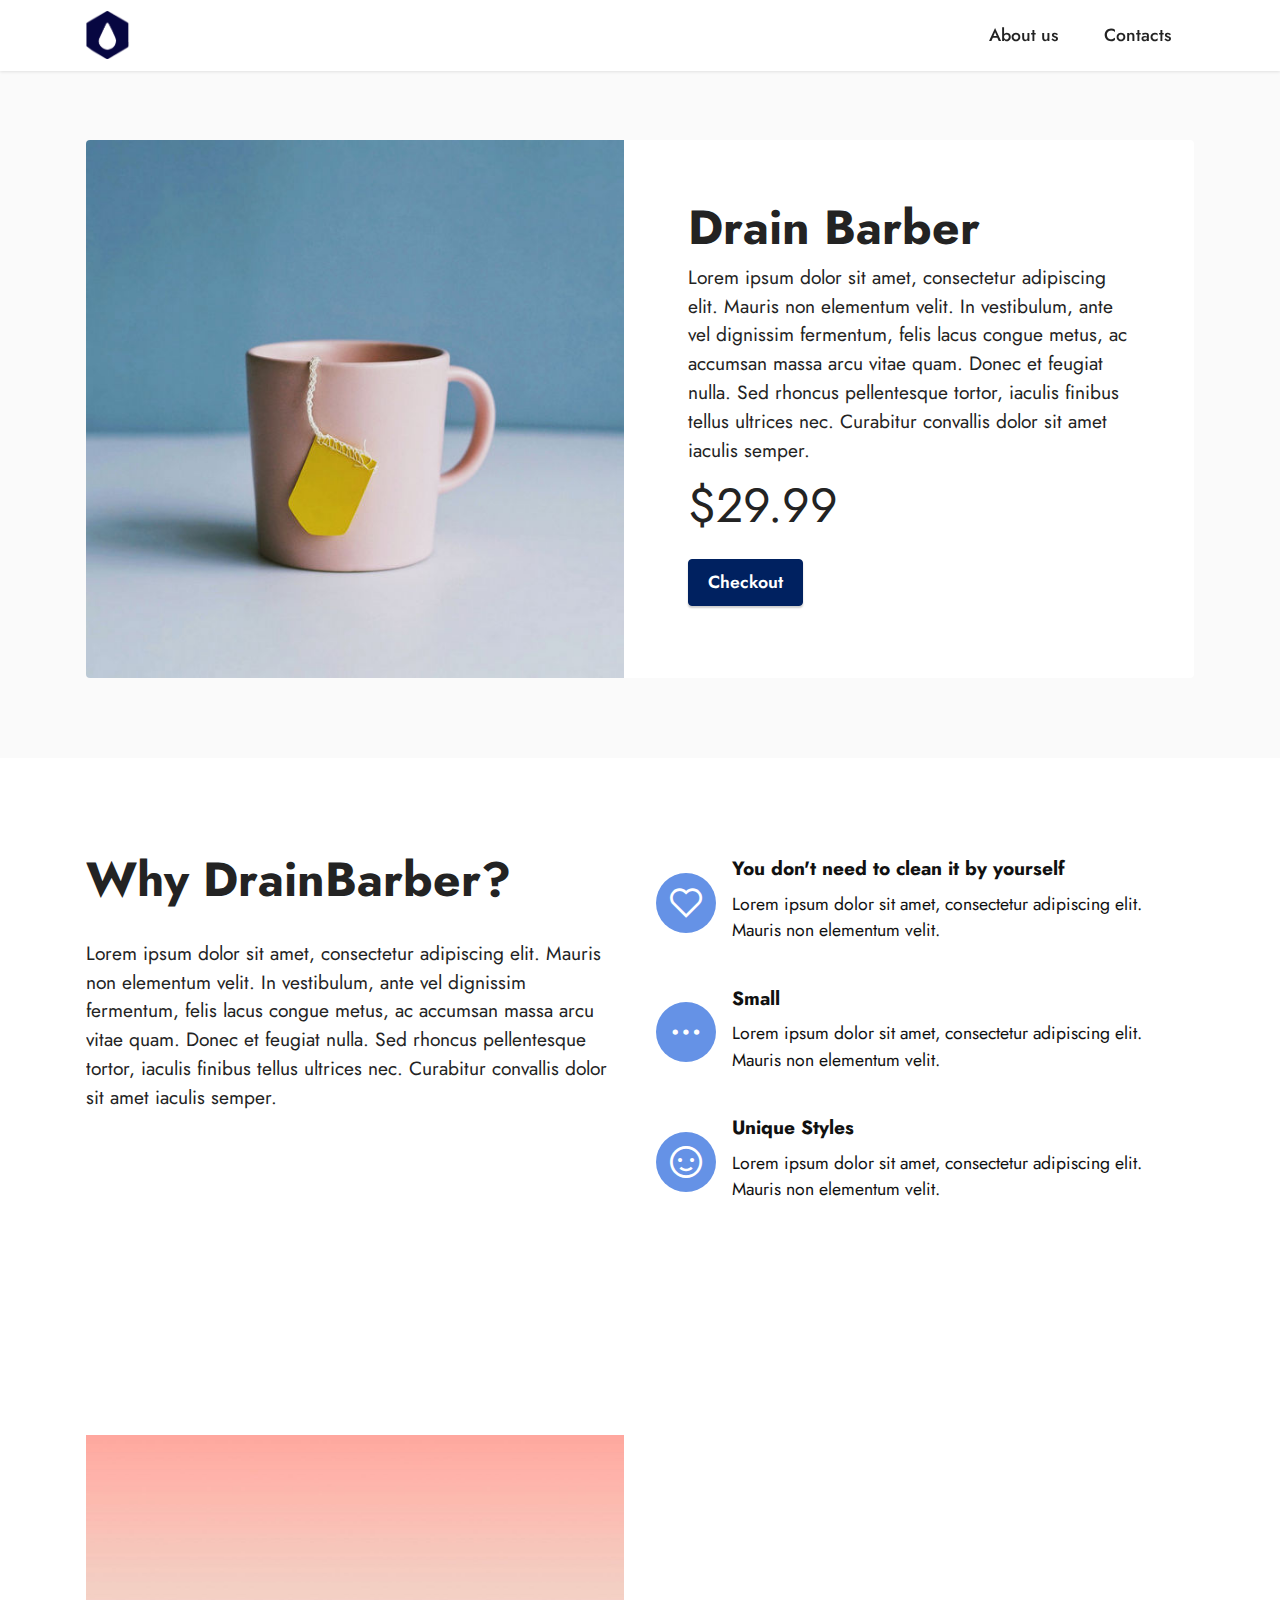
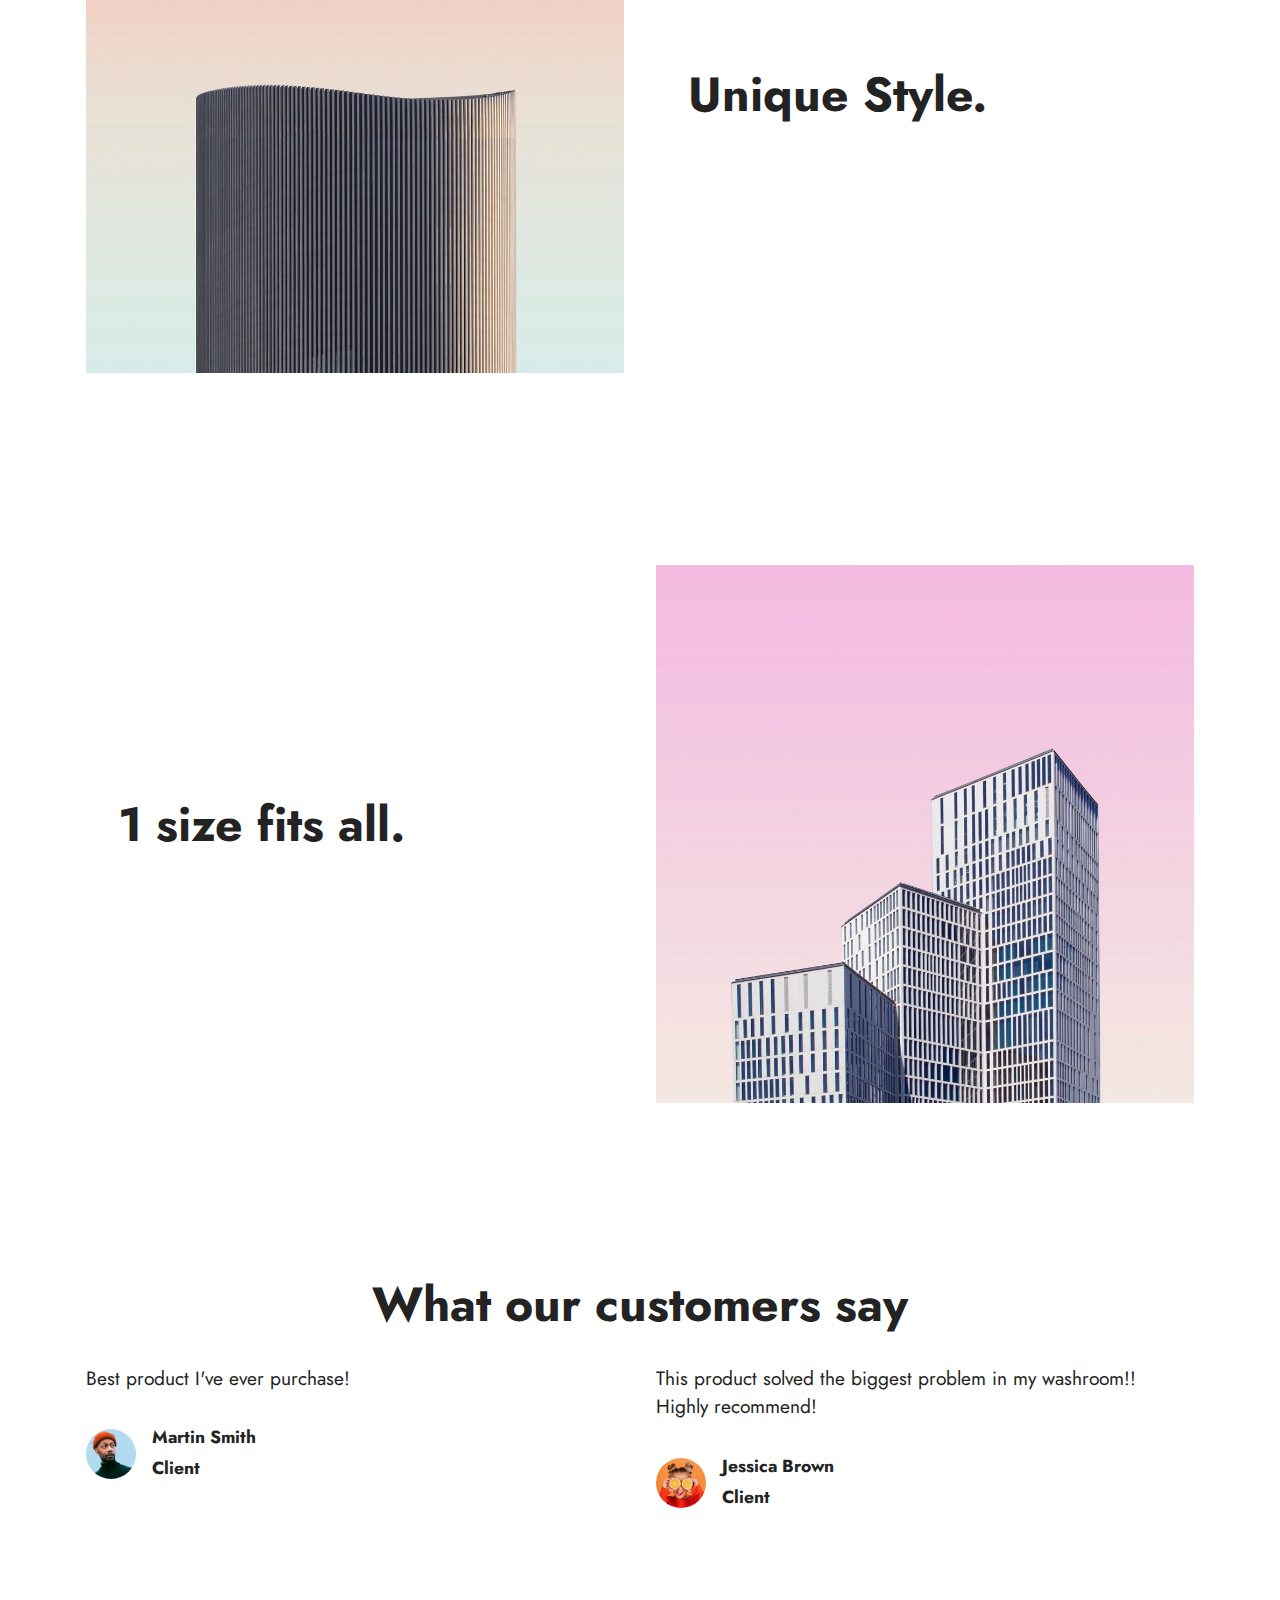
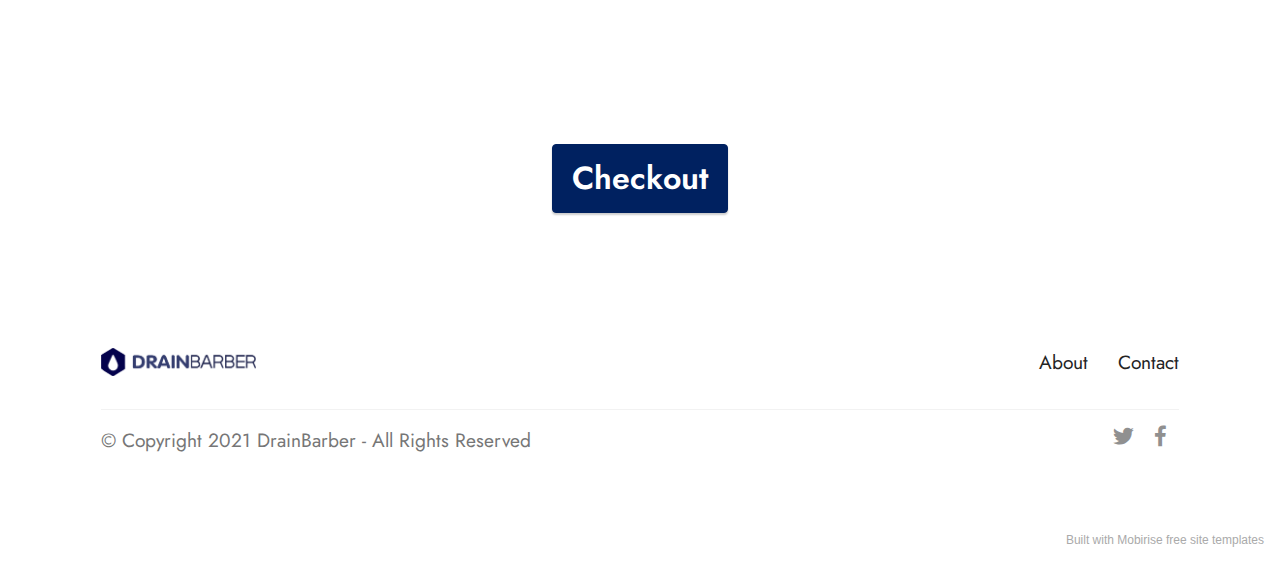
==== page1.html @ 162d1832 "Commit" ====
<!DOCTYPE html>
<html  >
<head>
  <!-- Site made with Mobirise Website Builder v5.2.0, https://mobirise.com -->
  <meta charset="UTF-8">
  <meta http-equiv="X-UA-Compatible" content="IE=edge">
  <meta name="generator" content="Mobirise v5.2.0, mobirise.com">
  <meta name="viewport" content="width=device-width, initial-scale=1, minimum-scale=1">
  <link rel="shortcut icon" href="assets/images/drain-1-93x102.png" type="image/x-icon">
  <meta name="description" content="">
  
  
  <title>product</title>
  <link rel="stylesheet" href="assets/web/assets/mobirise-icons2/mobirise2.css">
  <link rel="stylesheet" href="assets/tether/tether.min.css">
  <link rel="stylesheet" href="assets/bootstrap/css/bootstrap.min.css">
  <link rel="stylesheet" href="assets/bootstrap/css/bootstrap-grid.min.css">
  <link rel="stylesheet" href="assets/bootstrap/css/bootstrap-reboot.min.css">
  <link rel="stylesheet" href="assets/dropdown/css/style.css">
  <link rel="stylesheet" href="assets/socicon/css/styles.css">
  <link rel="stylesheet" href="assets/theme/css/style.css">
  <link rel="preload" as="style" href="assets/mobirise/css/mbr-additional.css"><link rel="stylesheet" href="assets/mobirise/css/mbr-additional.css" type="text/css">
  
  
  
  
</head>
<body>
  
  <section class="menu menu2 cid-sn1Rb7erC8" once="menu" id="menu2-7">
    
    <nav class="navbar navbar-dropdown navbar-fixed-top navbar-expand-lg">
        <div class="container">
            <div class="navbar-brand">
                <span class="navbar-logo">
                    <a href="index.html">
                        <img src="assets/images/drain-1-93x102.png" alt="DrainBarber" style="height: 3rem;">
                    </a>
                </span>
                
            </div>
            <button class="navbar-toggler" type="button" data-toggle="collapse" data-target="#navbarSupportedContent" aria-controls="navbarNavAltMarkup" aria-expanded="false" aria-label="Toggle navigation">
                <div class="hamburger">
                    <span></span>
                    <span></span>
                    <span></span>
                    <span></span>
                </div>
            </button>
            <div class="collapse navbar-collapse" id="navbarSupportedContent">
                <ul class="navbar-nav nav-dropdown nav-right" data-app-modern-menu="true"><li class="nav-item"><a class="nav-link link text-black display-4" href="https://mobiri.se">
                            About us</a></li>
                    
                    <li class="nav-item"><a class="nav-link link text-black display-4" href="https://mobiri.se">Contacts</a>
                    </li></ul>
                
                
            </div>
        </div>
    </nav>
</section>

<section class="features6 cid-sn1UnaF9gf" id="features7-9">
    <!---->
    

    
    <div class="container">
        <div class="card-wrapper">
            <div class="row align-items-center">
                <div class="col-12 col-lg-6">
                    <div class="image-wrapper">
                        <img src="assets/images/product2.jpg" alt="Mobirise">
                    </div>
                </div>
                <div class="col-12 col-lg">
                    <div class="text-box">
                        <h5 class="mbr-title mbr-fonts-style display-2">
                            <strong>Drain Barber</strong></h5>
                        <p class="mbr-text mbr-fonts-style display-7">Lorem ipsum dolor sit amet, consectetur adipiscing elit. Mauris non elementum velit. In vestibulum, ante vel dignissim fermentum, felis lacus congue metus, ac accumsan massa arcu vitae quam. Donec et feugiat nulla. Sed rhoncus pellentesque tortor, iaculis finibus tellus ultrices nec. Curabitur convallis dolor sit amet iaculis semper.</p>
                        <div class="cost">
                            <span class="currentcost mbr-fonts-style pr-2 display-2">$29.99</span>
                            <span class="oldcost mbr-fonts-style display-2"></span>
                        </div>
                        <div class="mbr-section-btn pt-3"><a href="page2.html" class="btn btn-primary display-4">Checkout</a></div>
                    </div>
                </div>
            </div>
        </div>
    </div>
</section>

<section class="features12 cid-sn1Wo9gz2x" id="features13-e">

    
    
    <div class="container">
        <div class="row justify-content-center">
            <div class="col-12 col-lg-6">
                <div class="card-wrapper">
                    <div class="card-box align-left">
                        <h4 class="card-title mbr-fonts-style mb-4 display-2">
                            <strong>Why DrainBarber?</strong>
                        </h4>
                        <p class="mbr-text mbr-fonts-style mb-4 display-7">
                            Lorem ipsum dolor sit amet, consectetur adipiscing elit. Mauris non elementum velit. In vestibulum, ante vel dignissim fermentum, felis lacus congue metus, ac accumsan massa arcu vitae quam. Donec et feugiat nulla. Sed rhoncus pellentesque tortor, iaculis finibus tellus ultrices nec. Curabitur convallis dolor sit amet iaculis semper.</p>
                        
                    </div>
                </div>
            </div>
            <div class="col-12 col-lg-6">
                <div class="item mbr-flex">
                    <div class="icon-box">
                        <span class="mbr-iconfont mobi-mbri-hearth mobi-mbri"></span>
                    </div>
                    <div class="text-box">
                        <h4 class="icon-title mbr-black mbr-fonts-style display-7"><strong>You don't need to clean it by yourself</strong></h4>
                        <h5 class="icon-text mbr-black mbr-fonts-style display-4">Lorem ipsum dolor sit amet, consectetur adipiscing elit. Mauris non elementum velit.</h5>
                    </div>
                </div>
                <div class="item mbr-flex">
                    <div class="icon-box">
                        <span class="mbr-iconfont mobi-mbri-more-horizontal mobi-mbri"></span>
                    </div>
                    <div class="text-box">
                        <h4 class="icon-title mbr-black mbr-fonts-style display-7">
                            <strong>Small</strong></h4>
                        <h5 class="icon-text mbr-black mbr-fonts-style display-4">Lorem ipsum dolor sit amet, consectetur adipiscing elit. Mauris non elementum velit.</h5>
                    </div>
                </div>
                <div class="item mbr-flex">
                    <div class="icon-box">
                        <span class="mbr-iconfont mobi-mbri-smile-face mobi-mbri"></span>
                    </div>
                    <div class="text-box">
                        <h4 class="icon-title mbr-black mbr-fonts-style display-7">
                            <strong>Unique Styles</strong>
                        </h4>
                        <h5 class="icon-text mbr-black mbr-fonts-style display-4">Lorem ipsum dolor sit amet, consectetur adipiscing elit. Mauris non elementum velit.</h5>
                    </div>
                </div>
            </div>
        </div>
    </div>
</section>

<section class="image1 cid-sn1X5d1A7h" id="image1-f">
    

    

    <div class="container">
        <div class="row align-items-center">
            <div class="col-12 col-lg-6">
                <div class="image-wrapper">
                    <img src="assets/images/4.jpg" alt="Mobirise">
                    
                </div>
            </div>
            <div class="col-12 col-lg">
                <div class="text-wrapper">
                    <h3 class="mbr-section-title mbr-fonts-style mb-3 display-2"><strong>Unique Style.</strong></h3>
                    
                </div>
            </div>
        </div>
    </div>
</section>

<section class="image2 cid-sn1XgUllnV" id="image2-g">
    

    

    <div class="container">
        <div class="row align-items-center">
            <div class="col-12 col-lg-6">
                <div class="image-wrapper">
                    <img src="assets/images/5.jpg" alt="Mobirise">
                    
                </div>
            </div>
            <div class="col-12 col-lg">
                <div class="text-wrapper">
                    <h3 class="mbr-section-title mbr-fonts-style mb-3 display-2"><strong>1 size fits all.</strong></h3>
                    
                </div>
            </div>
        </div>
    </div>
</section>

<section class="testimonials2 cid-sn1XUbLj6e" id="testimonials2-i">
    
    
    <div class="container">
        <h3 class="mbr-section-title mbr-fonts-style align-center mb-4 display-2"><strong>What our customers say</strong></h3>
        <div class="row justify-content-center">
            <div class="card col-12 col-md-6">
                <p class="mbr-text mbr-fonts-style mb-4 display-7">Best product I've ever purchase!</p>
                <div class="d-flex mb-md-0 mb-4">
                    <div class="image-wrapper">
                        <img src="assets/images/team1.jpg" alt="Mobirise">
                    </div>
                    <div class="text-wrapper">
                        <p class="name mbr-fonts-style mb-1 display-4">
                            <strong>Martin Smith</strong>
                        </p>
                        <p class="position mbr-fonts-style display-4">
                            <strong>Client</strong>
                        </p>
                    </div>
                </div>
            </div>
            <div class="card col-12 col-md-6">
                <p class="mbr-text mbr-fonts-style mb-4 display-7">This product solved the biggest problem in my washroom!!<br>Highly recommend!</p>
                <div class="d-flex mb-md-0 mb-4">
                    <div class="image-wrapper">
                        <img src="assets/images/team2.jpg" alt="Mobirise">
                    </div>
                    <div class="text-wrapper">
                        <p class="name mbr-fonts-style mb-1 display-4">
                            <strong>Jessica Brown</strong>
                        </p>
                        <p class="position mbr-fonts-style display-4">
                            <strong>Client</strong>
                        </p>
                    </div>
                </div>
            </div>
        </div>
    </div>
</section>

<section class="info1 cid-sn1Xr7lc9r" id="info1-h">
    
    
    <div class="align-center container">
        <div class="row justify-content-center">
            <div class="col-12 col-lg-8">
                
                
                <div class="mbr-section-btn"><a class="btn btn-primary display-5" href="page2.html">Checkout</a></div>
            </div>
        </div>
    </div>
</section>

<section class="footer5 cid-sn1TIJP08D" once="footers" id="footer5-8">

    

    

    <div class="container">
        <div class="media-container-row">
            <div class="col-md-2 col-6">
                <div class="media-wrap">
                    <a href="https://mobirise.co/">
                        <img src="assets/images/drain-639x113.png" alt="Mobirise">
                    </a>
                </div>
            </div>
            <div class="col-10 col-6">
                <p class="mbr-text align-right links mbr-fonts-style display-7">
                    <a href="#" class="text-black">About</a> &nbsp;&nbsp;&nbsp;&nbsp;<a href="#" class="text-black">Contact</a>
                </p>
            </div>
        </div>
        <!-- <div class="media-container-row">
            <div class="col-md-12"> -->
        <div class="footer-lower">
            <div class="media-container-row">
                <div class="col-md-12">
                    <hr>
                </div>
            </div>
            <div class="media-container-row">
                <div class="col-md-6 copyright">
                    <p class="mbr-text mbr-fonts-style display-7">
                        © Copyright 2021 DrainBarber - All Rights Reserved
                    </p>
                </div>
                <div class="col-md-6">
                    <div class="social-list align-right">
                        <div class="soc-item">
                            <a href="https://twitter.com/mobirise" target="_blank">
                                <span class="socicon-twitter socicon mbr-iconfont mbr-iconfont-social"></span>
                            </a>
                        </div>
                        <div class="soc-item">
                            <a href="https://www.facebook.com/pages/Mobirise/1616226671953247" target="_blank">
                                <span class="socicon-facebook socicon mbr-iconfont mbr-iconfont-social"></span>
                            </a>
                        </div>
                        
                        
                        
                        
                    </div>
                </div>
            </div>
            <!-- </div>
            </div> -->
        </div>

    </div>
</section><section style="background-color: #fff; font-family: -apple-system, BlinkMacSystemFont, 'Segoe UI', 'Roboto', 'Helvetica Neue', Arial, sans-serif; color:#aaa; font-size:12px; padding: 0; align-items: center; display: flex;"><a href="https://mobirise.site/h" style="flex: 1 1; height: 3rem; padding-left: 1rem;"></a><p style="flex: 0 0 auto; margin:0; padding-right:1rem;"><a href="https://mobirise.site/t" style="color:#aaa;">Built</a> with Mobirise free site templates</p></section><script src="assets/web/assets/jquery/jquery.min.js"></script>  <script src="assets/popper/popper.min.js"></script>  <script src="assets/tether/tether.min.js"></script>  <script src="assets/bootstrap/js/bootstrap.min.js"></script>  <script src="assets/smoothscroll/smooth-scroll.js"></script>  <script src="assets/dropdown/js/nav-dropdown.js"></script>  <script src="assets/dropdown/js/navbar-dropdown.js"></script>  <script src="assets/touchswipe/jquery.touch-swipe.min.js"></script>  <script src="assets/theme/js/script.js"></script>  
  
  
</body>
</html>
---- assets/web/assets/mobirise-icons2/mobirise2.css ----
@font-face {
  font-family: 'Moririse2';
  font-display: swap;
  src:  url('mobirise2.eot?f2bix4');
  src:  url('mobirise2.eot?f2bix4#iefix') format('embedded-opentype'),
    url('mobirise2.ttf?f2bix4') format('truetype'),
    url('mobirise2.woff?f2bix4') format('woff'),
    url('mobirise2.svg?f2bix4#mobirise2') format('svg');
  font-weight: normal;
  font-style: normal;
}

[class^="mobi-"], [class*=" mobi-"] {
  /* use !important to prevent issues with browser extensions that change fonts */
  font-family: 'Moririse2' !important;
  speak: none;
  font-style: normal;
  font-weight: normal;
  font-variant: normal;
  text-transform: none;
  line-height: 1;

  /* Better Font Rendering =========== */
  -webkit-font-smoothing: antialiased;
  -moz-osx-font-smoothing: grayscale;
}

.mobi-mbri-add-submenu:before {
  content: "\e900";
}
.mobi-mbri-alert:before {
  content: "\e901";
}
.mobi-mbri-align-center:before {
  content: "\e902";
}
.mobi-mbri-align-justify:before {
  content: "\e903";
}
.mobi-mbri-align-left:before {
  content: "\e904";
}
.mobi-mbri-align-right:before {
  content: "\e905";
}
.mobi-mbri-android:before {
  content: "\e906";
}
.mobi-mbri-apple:before {
  content: "\e907";
}
.mobi-mbri-arrow-down:before {
  content: "\e908";
}
.mobi-mbri-arrow-next:before {
  content: "\e909";
}
.mobi-mbri-arrow-prev:before {
  content: "\e90a";
}
.mobi-mbri-arrow-up:before {
  content: "\e90b";
}
.mobi-mbri-bold:before {
  content: "\e90c";
}
.mobi-mbri-bookmark:before {
  content: "\e90d";
}
.mobi-mbri-bootstrap:before {
  content: "\e90e";
}
.mobi-mbri-briefcase:before {
  content: "\e90f";
}
.mobi-mbri-browse:before {
  content: "\e910";
}
.mobi-mbri-bulleted-list:before {
  content: "\e911";
}
.mobi-mbri-calendar:before {
  content: "\e912";
}
.mobi-mbri-camera:before {
  content: "\e913";
}
.mobi-mbri-cart-add:before {
  content: "\e914";
}
.mobi-mbri-cart-full:before {
  content: "\e915";
}
.mobi-mbri-cash:before {
  content: "\e916";
}
.mobi-mbri-change-style:before {
  content: "\e917";
}
.mobi-mbri-chat:before {
  content: "\e918";
}
.mobi-mbri-clock:before {
  content: "\e919";
}
.mobi-mbri-close:before {
  content: "\e91a";
}
.mobi-mbri-cloud:before {
  content: "\e91b";
}
.mobi-mbri-code:before {
  content: "\e91c";
}
.mobi-mbri-contact-form:before {
  content: "\e91d";
}
.mobi-mbri-credit-card:before {
  content: "\e91e";
}
.mobi-mbri-cursor-click:before {
  content: "\e91f";
}
.mobi-mbri-cust-feedback:before {
  content: "\e920";
}
.mobi-mbri-database:before {
  content: "\e921";
}
.mobi-mbri-delivery:before {
  content: "\e922";
}
.mobi-mbri-desktop:before {
  content: "\e923";
}
.mobi-mbri-devices:before {
  content: "\e924";
}
.mobi-mbri-down:before {
  content: "\e925";
}
.mobi-mbri-download-2:before {
  content: "\e926";
}
.mobi-mbri-download:before {
  content: "\e927";
}
.mobi-mbri-drag-n-drop-2:before {
  content: "\e928";
}
.mobi-mbri-drag-n-drop:before {
  content: "\e929";
}
.mobi-mbri-edit-2:before {
  content: "\e92a";
}
.mobi-mbri-edit:before {
  content: "\e92b";
}
.mobi-mbri-error:before {
  content: "\e92c";
}
.mobi-mbri-extension:before {
  content: "\e92d";
}
.mobi-mbri-features:before {
  content: "\e92e";
}
.mobi-mbri-file:before {
  content: "\e92f";
}
.mobi-mbri-flag:before {
  content: "\e930";
}
.mobi-mbri-folder:before {
  content: "\e931";
}
.mobi-mbri-gift:before {
  content: "\e932";
}
.mobi-mbri-github:before {
  content: "\e933";
}
.mobi-mbri-globe-2:before {
  content: "\e934";
}
.mobi-mbri-globe:before {
  content: "\e935";
}
.mobi-mbri-growing-chart:before {
  content: "\e936";
}
.mobi-mbri-hearth:before {
  content: "\e937";
}
.mobi-mbri-help:before {
  content: "\e938";
}
.mobi-mbri-home:before {
  content: "\e939";
}
.mobi-mbri-hot-cup:before {
  content: "\e93a";
}
.mobi-mbri-idea:before {
  content: "\e93b";
}
.mobi-mbri-image-gallery:before {
  content: "\e93c";
}
.mobi-mbri-image-slider:before {
  content: "\e93d";
}
.mobi-mbri-info:before {
  content: "\e93e";
}
.mobi-mbri-italic:before {
  content: "\e93f";
}
.mobi-mbri-key:before {
  content: "\e940";
}
.mobi-mbri-laptop:before {
  content: "\e941";
}
.mobi-mbri-layers:before {
  content: "\e942";
}
.mobi-mbri-left-right:before {
  content: "\e943";
}
.mobi-mbri-left:before {
  content: "\e944";
}
.mobi-mbri-letter:before {
  content: "\e945";
}
.mobi-mbri-like:before {
  content: "\e946";
}
.mobi-mbri-link:before {
  content: "\e947";
}
.mobi-mbri-lock:before {
  content: "\e948";
}
.mobi-mbri-login:before {
  content: "\e949";
}
.mobi-mbri-logout:before {
  content: "\e94a";
}
.mobi-mbri-magic-stick:before {
  content: "\e94b";
}
.mobi-mbri-map-pin:before {
  content: "\e94c";
}
.mobi-mbri-menu:before {
  content: "\e94d";
}
.mobi-mbri-mobile-2:before {
  content: "\e94e";
}
.mobi-mbri-mobile-horizontal:before {
  content: "\e94f";
}
.mobi-mbri-mobile:before {
  content: "\e950";
}
.mobi-mbri-mobirise:before {
  content: "\e951";
}
.mobi-mbri-more-horizontal:before {
  content: "\e952";
}
.mobi-mbri-more-vertical:before {
  content: "\e953";
}
.mobi-mbri-music:before {
  content: "\e954";
}
.mobi-mbri-new-file:before {
  content: "\e955";
}
.mobi-mbri-numbered-list:before {
  content: "\e956";
}
.mobi-mbri-opened-folder:before {
  content: "\e957";
}
.mobi-mbri-pages:before {
  content: "\e958";
}
.mobi-mbri-paper-plane:before {
  content: "\e959";
}
.mobi-mbri-paperclip:before {
  content: "\e95a";
}
.mobi-mbri-phone:before {
  content: "\e95b";
}
.mobi-mbri-photo:before {
  content: "\e95c";
}
.mobi-mbri-photos:before {
  content: "\e95d";
}
.mobi-mbri-pin:before {
  content: "\e95e";
}
.mobi-mbri-play:before {
  content: "\e95f";
}
.mobi-mbri-plus:before {
  content: "\e960";
}
.mobi-mbri-preview:before {
  content: "\e961";
}
.mobi-mbri-print:before {
  content: "\e962";
}
.mobi-mbri-protect:before {
  content: "\e963";
}
.mobi-mbri-question:before {
  content: "\e964";
}
.mobi-mbri-quote-left:before {
  content: "\e965";
}
.mobi-mbri-quote-right:before {
  content: "\e966";
}
.mobi-mbri-redo:before {
  content: "\e967";
}
.mobi-mbri-refresh:before {
  content: "\e968";
}
.mobi-mbri-responsive-2:before {
  content: "\e969";
}
.mobi-mbri-responsive:before {
  content: "\e96a";
}
.mobi-mbri-right:before {
  content: "\e96b";
}
.mobi-mbri-rocket:before {
  content: "\e96c";
}
.mobi-mbri-sad-face:before {
  content: "\e96d";
}
.mobi-mbri-sale:before {
  content: "\e96e";
}
.mobi-mbri-save:before {
  content: "\e96f";
}
.mobi-mbri-search:before {
  content: "\e970";
}
.mobi-mbri-setting-2:before {
  content: "\e971";
}
.mobi-mbri-setting-3:before {
  content: "\e972";
}
.mobi-mbri-setting:before {
  content: "\e973";
}
.mobi-mbri-share:before {
  content: "\e974";
}
.mobi-mbri-shopping-bag:before {
  content: "\e975";
}
.mobi-mbri-shopping-basket:before {
  content: "\e976";
}
.mobi-mbri-shopping-cart:before {
  content: "\e977";
}
.mobi-mbri-sites:before {
  content: "\e978";
}
.mobi-mbri-smile-face:before {
  content: "\e979";
}
.mobi-mbri-speed:before {
  content: "\e97a";
}
.mobi-mbri-star:before {
  content: "\e97b";
}
.mobi-mbri-success:before {
  content: "\e97c";
}
.mobi-mbri-sun:before {
  content: "\e97d";
}
.mobi-mbri-sun2:before {
  content: "\e97e";
}
.mobi-mbri-tablet-vertical:before {
  content: "\e97f";
}
.mobi-mbri-tablet:before {
  content: "\e980";
}
.mobi-mbri-target:before {
  content: "\e981";
}
.mobi-mbri-timer:before {
  content: "\e982";
}
.mobi-mbri-to-ftp:before {
  content: "\e983";
}
.mobi-mbri-to-local-drive:before {
  content: "\e984";
}
.mobi-mbri-touch-swipe:before {
  content: "\e985";
}
.mobi-mbri-touch:before {
  content: "\e986";
}
.mobi-mbri-trash:before {
  content: "\e987";
}
.mobi-mbri-underline:before {
  content: "\e988";
}
.mobi-mbri-undo:before {
  content: "\e989";
}
.mobi-mbri-unlink:before {
  content: "\e98a";
}
.mobi-mbri-unlock:before {
  content: "\e98b";
}
.mobi-mbri-up-down:before {
  content: "\e98c";
}
.mobi-mbri-up:before {
  content: "\e98d";
}
.mobi-mbri-update:before {
  content: "\e98e";
}
.mobi-mbri-upload-2:before {
  content: "\e98f";
}
.mobi-mbri-upload:before {
  content: "\e990";
}
.mobi-mbri-user-2:before {
  content: "\e991";
}
.mobi-mbri-user:before {
  content: "\e992";
}
.mobi-mbri-users:before {
  content: "\e993";
}
.mobi-mbri-video-play:before {
  content: "\e994";
}
.mobi-mbri-video:before {
  content: "\e995";
}
.mobi-mbri-watch:before {
  content: "\e996";
}
.mobi-mbri-website-theme-2:before {
  content: "\e997";
}
.mobi-mbri-website-theme:before {
  content: "\e998";
}
.mobi-mbri-wifi:before {
  content: "\e999";
}
.mobi-mbri-windows:before {
  content: "\e99a";
}
.mobi-mbri-zoom-in:before {
  content: "\e99b";
}
.mobi-mbri-zoom-out:before {
  content: "\e99c";
}
---- assets/dropdown/css/style.css ----
.navbar-dropdown {
  left: 0;
  padding: 0;
  position: absolute;
  right: 0;
  top: 0;
  transition: all 0.45s ease;
  z-index: 1030;
  background: #282828; }
  .navbar-dropdown .navbar-logo {
    margin-right: 0.8rem;
    transition: margin 0.3s ease-in-out;
    vertical-align: middle; }
    .navbar-dropdown .navbar-logo img {
      height: 3.125rem;
      transition: all 0.3s ease-in-out; }
    .navbar-dropdown .navbar-logo.mbr-iconfont {
      font-size: 3.125rem;
      line-height: 3.125rem; }
  .navbar-dropdown .navbar-caption {
    font-weight: 700;
    white-space: normal;
    vertical-align: -4px;
    line-height: 3.125rem !important; }
    .navbar-dropdown .navbar-caption, .navbar-dropdown .navbar-caption:hover {
      color: inherit;
      text-decoration: none; }
  .navbar-dropdown .mbr-iconfont + .navbar-caption {
    vertical-align: -1px; }
  .navbar-dropdown.navbar-fixed-top {
    position: fixed; }
  .navbar-dropdown .navbar-brand span {
    vertical-align: -4px; }
  .navbar-dropdown.bg-color.transparent {
    background: none; }
  .navbar-dropdown.navbar-short .navbar-brand {
    padding: 0.625rem 0; }
    .navbar-dropdown.navbar-short .navbar-brand span {
      vertical-align: -1px; }
  .navbar-dropdown.navbar-short .navbar-caption {
    line-height: 2.375rem !important;
    vertical-align: -2px; }
  .navbar-dropdown.navbar-short .navbar-logo {
    margin-right: 0.5rem; }
    .navbar-dropdown.navbar-short .navbar-logo img {
      height: 2.375rem; }
    .navbar-dropdown.navbar-short .navbar-logo.mbr-iconfont {
      font-size: 2.375rem;
      line-height: 2.375rem; }
  .navbar-dropdown.navbar-short .mbr-table-cell {
    height: 3.625rem; }
  .navbar-dropdown .navbar-close {
    left: 0.6875rem;
    position: fixed;
    top: 0.75rem;
    z-index: 1000; }
  .navbar-dropdown .hamburger-icon {
    content: "";
    display: inline-block;
    vertical-align: middle;
    width: 16px;
    -webkit-box-shadow: 0 -6px 0 1px #282828,0 0 0 1px #282828,0 6px 0 1px #282828;
    -moz-box-shadow: 0 -6px 0 1px #282828,0 0 0 1px #282828,0 6px 0 1px #282828;
    box-shadow: 0 -6px 0 1px #282828,0 0 0 1px #282828,0 6px 0 1px #282828; }

.dropdown-menu .dropdown-toggle[data-toggle="dropdown-submenu"]::after {
  border-bottom: 0.35em solid transparent;
  border-left: 0.35em solid;
  border-right: 0;
  border-top: 0.35em solid transparent;
  margin-left: 0.3rem; }

.dropdown-menu .dropdown-item:focus {
  outline: 0; }

.nav-dropdown {
  font-size: 0.75rem;
  font-weight: 500;
  height: auto !important; }
  .nav-dropdown .nav-btn {
    padding-left: 1rem; }
  .nav-dropdown .link {
    margin: .667em 1.667em;
    font-weight: 500;
    padding: 0;
    transition: color .2s ease-in-out; }
    .nav-dropdown .link.dropdown-toggle {
      margin-right: 2.583em; }
      .nav-dropdown .link.dropdown-toggle::after {
        margin-left: .25rem;
        border-top: 0.35em solid;
        border-right: 0.35em solid transparent;
        border-left: 0.35em solid transparent;
        border-bottom: 0; }
      .nav-dropdown .link.dropdown-toggle[aria-expanded="true"] {
        margin: 0;
        padding: 0.667em 3.263em  0.667em 1.667em; }
  .nav-dropdown .link::after,
  .nav-dropdown .dropdown-item::after {
    color: inherit; }
  .nav-dropdown .btn {
    font-size: 0.75rem;
    font-weight: 700;
    letter-spacing: 0;
    margin-bottom: 0;
    padding-left: 1.25rem;
    padding-right: 1.25rem; }
  .nav-dropdown .dropdown-menu {
    border-radius: 0;
    border: 0;
    left: 0;
    margin: 0;
    padding-bottom: 1.25rem;
    padding-top: 1.25rem;
    position: relative; }
  .nav-dropdown .dropdown-submenu {
    margin-left: 0.125rem;
    top: 0; }
  .nav-dropdown .dropdown-item {
    font-weight: 500;
    line-height: 2;
    padding: 0.3846em 4.615em 0.3846em 1.5385em;
    position: relative;
    transition: color .2s ease-in-out, background-color .2s ease-in-out; }
    .nav-dropdown .dropdown-item::after {
      margin-top: -0.3077em;
      position: absolute;
      right: 1.1538em;
      top: 50%; }
    .nav-dropdown .dropdown-item:focus, .nav-dropdown .dropdown-item:hover {
      background: none; }

@media (max-width: 767px) {
  .nav-dropdown.navbar-toggleable-sm {
    bottom: 0;
    display: none;
    left: 0;
    overflow-x: hidden;
    position: fixed;
    top: 0;
    transform: translateX(-100%);
    -ms-transform: translateX(-100%);
    -webkit-transform: translateX(-100%);
    width: 18.75rem;
    z-index: 999; } }
.nav-dropdown.navbar-toggleable-xl {
  bottom: 0;
  display: none;
  left: 0;
  overflow-x: hidden;
  position: fixed;
  top: 0;
  transform: translateX(-100%);
  -ms-transform: translateX(-100%);
  -webkit-transform: translateX(-100%);
  width: 18.75rem;
  z-index: 999; }

.nav-dropdown-sm {
  display: block !important;
  overflow-x: hidden;
  overflow: auto;
  padding-top: 3.875rem; }
  .nav-dropdown-sm::after {
    content: "";
    display: block;
    height: 3rem;
    width: 100%; }
  .nav-dropdown-sm.collapse.in ~ .navbar-close {
    display: block !important; }
  .nav-dropdown-sm.collapsing, .nav-dropdown-sm.collapse.in {
    transform: translateX(0);
    -ms-transform: translateX(0);
    -webkit-transform: translateX(0);
    transition: all 0.25s ease-out;
    -webkit-transition: all 0.25s ease-out;
    background: #282828; }
  .nav-dropdown-sm.collapsing[aria-expanded="false"] {
    transform: translateX(-100%);
    -ms-transform: translateX(-100%);
    -webkit-transform: translateX(-100%); }
  .nav-dropdown-sm .nav-item {
    display: block;
    margin-left: 0 !important;
    padding-left: 0; }
  .nav-dropdown-sm .link,
  .nav-dropdown-sm .dropdown-item {
    border-top: 1px dotted rgba(255, 255, 255, 0.1);
    font-size: 0.8125rem;
    line-height: 1.6;
    margin: 0 !important;
    padding: 0.875rem 2.4rem 0.875rem 1.5625rem !important;
    position: relative;
    white-space: normal; }
    .nav-dropdown-sm .link:focus, .nav-dropdown-sm .link:hover,
    .nav-dropdown-sm .dropdown-item:focus,
    .nav-dropdown-sm .dropdown-item:hover {
      background: rgba(0, 0, 0, 0.2) !important;
      color: #c0a375; }
  .nav-dropdown-sm .nav-btn {
    position: relative;
    padding: 1.5625rem 1.5625rem 0 1.5625rem; }
    .nav-dropdown-sm .nav-btn::before {
      border-top: 1px dotted rgba(255, 255, 255, 0.1);
      content: "";
      left: 0;
      position: absolute;
      top: 0;
      width: 100%; }
    .nav-dropdown-sm .nav-btn + .nav-btn {
      padding-top: 0.625rem; }
      .nav-dropdown-sm .nav-btn + .nav-btn::before {
        display: none; }
  .nav-dropdown-sm .btn {
    padding: 0.625rem 0; }
  .nav-dropdown-sm .dropdown-toggle[data-toggle="dropdown-submenu"]::after {
    margin-left: .25rem;
    border-top: 0.35em solid;
    border-right: 0.35em solid transparent;
    border-left: 0.35em solid transparent;
    border-bottom: 0; }
  .nav-dropdown-sm .dropdown-toggle[data-toggle="dropdown-submenu"][aria-expanded="true"]::after {
    border-top: 0;
    border-right: 0.35em solid transparent;
    border-left: 0.35em solid transparent;
    border-bottom: 0.35em solid; }
  .nav-dropdown-sm .dropdown-menu {
    margin: 0;
    padding: 0;
    position: relative;
    top: 0;
    left: 0;
    width: 100%;
    border: 0;
    float: none;
    border-radius: 0;
    background: none; }
  .nav-dropdown-sm .dropdown-submenu {
    left: 100%;
    margin-left: 0.125rem;
    margin-top: -1.25rem;
    top: 0; }

.navbar-toggleable-sm .nav-dropdown .dropdown-menu {
  position: absolute; }

.navbar-toggleable-sm .nav-dropdown .dropdown-submenu {
  left: 100%;
  margin-left: 0.125rem;
  margin-top: -1.25rem;
  top: 0; }

.navbar-toggleable-sm.opened .nav-dropdown .dropdown-menu {
  position: relative; }

.navbar-toggleable-sm.opened .nav-dropdown .dropdown-submenu {
  left: 0;
  margin-left: 00rem;
  margin-top: 0rem;
  top: 0; }

.is-builder .nav-dropdown.collapsing {
  transition: none !important; }

/*# sourceMappingURL=style.css.map */
---- assets/socicon/css/styles.css ----
@charset "UTF-8";

@font-face {
  font-family: 'Socicon';
  src:  url('../fonts/socicon.eot');
  src:  url('../fonts/socicon.eot?#iefix') format('embedded-opentype'),
    url('../fonts/socicon.woff2') format('woff2'),
    url('../fonts/socicon.ttf') format('truetype'),
    url('../fonts/socicon.woff') format('woff'),
    url('../fonts/socicon.svg#socicon') format('svg');
  font-weight: normal;
  font-style: normal;
}

[data-icon]:before {
  font-family: "socicon" !important;
  content: attr(data-icon);
  font-style: normal !important;
  font-weight: normal !important;
  font-variant: normal !important;
  text-transform: none !important;
  speak: none;
  line-height: 1;
  -webkit-font-smoothing: antialiased;
  -moz-osx-font-smoothing: grayscale;
}

[class^="socicon-"], [class*=" socicon-"] {
  /* use !important to prevent issues with browser extensions that change fonts */
  font-family: 'Socicon' !important;
  speak: none;
  font-style: normal;
  font-weight: normal;
  font-variant: normal;
  text-transform: none;
  line-height: 1;

  /* Better Font Rendering =========== */
  -webkit-font-smoothing: antialiased;
  -moz-osx-font-smoothing: grayscale;
}

.socicon-eitaa:before {
  content: "\e97c";
}
.socicon-soroush:before {
  content: "\e97d";
}
.socicon-bale:before {
  content: "\e97e";
}
.socicon-zazzle:before {
  content: "\e97b";
}
.socicon-society6:before {
  content: "\e97a";
}
.socicon-redbubble:before {
  content: "\e979";
}
.socicon-avvo:before {
  content: "\e978";
}
.socicon-stitcher:before {
  content: "\e977";
}
.socicon-googlehangouts:before {
  content: "\e974";
}
.socicon-dlive:before {
  content: "\e975";
}
.socicon-vsco:before {
  content: "\e976";
}
.socicon-flipboard:before {
  content: "\e973";
}
.socicon-ubuntu:before {
  content: "\e958";
}
.socicon-artstation:before {
  content: "\e959";
}
.socicon-invision:before {
  content: "\e95a";
}
.socicon-torial:before {
  content: "\e95b";
}
.socicon-collectorz:before {
  content: "\e95c";
}
.socicon-seenthis:before {
  content: "\e95d";
}
.socicon-googleplaymusic:before {
  content: "\e95e";
}
.socicon-debian:before {
  content: "\e95f";
}
.socicon-filmfreeway:before {
  content: "\e960";
}
.socicon-gnome:before {
  content: "\e961";
}
.socicon-itchio:before {
  content: "\e962";
}
.socicon-jamendo:before {
  content: "\e963";
}
.socicon-mix:before {
  content: "\e964";
}
.socicon-sharepoint:before {
  content: "\e965";
}
.socicon-tinder:before {
  content: "\e966";
}
.socicon-windguru:before {
  content: "\e967";
}
.socicon-cdbaby:before {
  content: "\e968";
}
.socicon-elementaryos:before {
  content: "\e969";
}
.socicon-stage32:before {
  content: "\e96a";
}
.socicon-tiktok:before {
  content: "\e96b";
}
.socicon-gitter:before {
  content: "\e96c";
}
.socicon-letterboxd:before {
  content: "\e96d";
}
.socicon-threema:before {
  content: "\e96e";
}
.socicon-splice:before {
  content: "\e96f";
}
.socicon-metapop:before {
  content: "\e970";
}
.socicon-naver:before {
  content: "\e971";
}
.socicon-remote:before {
  content: "\e972";
}
.socicon-internet:before {
  content: "\e957";
}
.socicon-moddb:before {
  content: "\e94b";
}
.socicon-indiedb:before {
  content: "\e94c";
}
.socicon-traxsource:before {
  content: "\e94d";
}
.socicon-gamefor:before {
  content: "\e94e";
}
.socicon-pixiv:before {
  content: "\e94f";
}
.socicon-myanimelist:before {
  content: "\e950";
}
.socicon-blackberry:before {
  content: "\e951";
}
.socicon-wickr:before {
  content: "\e952";
}
.socicon-spip:before {
  content: "\e953";
}
.socicon-napster:before {
  content: "\e954";
}
.socicon-beatport:before {
  content: "\e955";
}
.socicon-hackerone:before {
  content: "\e956";
}
.socicon-hackernews:before {
  content: "\e946";
}
.socicon-smashwords:before {
  content: "\e947";
}
.socicon-kobo:before {
  content: "\e948";
}
.socicon-bookbub:before {
  content: "\e949";
}
.socicon-mailru:before {
  content: "\e94a";
}
.socicon-gitlab:before {
  content: "\e945";
}
.socicon-instructables:before {
  content: "\e944";
}
.socicon-portfolio:before {
  content: "\e943";
}
.socicon-codered:before {
  content: "\e940";
}
.socicon-origin:before {
  content: "\e941";
}
.socicon-nextdoor:before {
  content: "\e942";
}
.socicon-udemy:before {
  content: "\e93f";
}
.socicon-livemaster:before {
  content: "\e93e";
}
.socicon-crunchbase:before {
  content: "\e93b";
}
.socicon-homefy:before {
  content: "\e93c";
}
.socicon-calendly:before {
  content: "\e93d";
}
.socicon-realtor:before {
  content: "\e90f";
}
.socicon-tidal:before {
  content: "\e910";
}
.socicon-qobuz:before {
  content: "\e911";
}
.socicon-natgeo:before {
  content: "\e912";
}
.socicon-mastodon:before {
  content: "\e913";
}
.socicon-unsplash:before {
  content: "\e914";
}
.socicon-homeadvisor:before {
  content: "\e915";
}
.socicon-angieslist:before {
  content: "\e916";
}
.socicon-codepen:before {
  content: "\e917";
}
.socicon-slack:before {
  content: "\e918";
}
.socicon-openaigym:before {
  content: "\e919";
}
.socicon-logmein:before {
  content: "\e91a";
}
.socicon-fiverr:before {
  content: "\e91b";
}
.socicon-gotomeeting:before {
  content: "\e91c";
}
.socicon-aliexpress:before {
  content: "\e91d";
}
.socicon-guru:before {
  content: "\e91e";
}
.socicon-appstore:before {
  content: "\e91f";
}
.socicon-homes:before {
  content: "\e920";
}
.socicon-zoom:before {
  content: "\e921";
}
.socicon-alibaba:before {
  content: "\e922";
}
.socicon-craigslist:before {
  content: "\e923";
}
.socicon-wix:before {
  content: "\e924";
}
.socicon-redfin:before {
  content: "\e925";
}
.socicon-googlecalendar:before {
  content: "\e926";
}
.socicon-shopify:before {
  content: "\e927";
}
.socicon-freelancer:before {
  content: "\e928";
}
.socicon-seedrs:before {
  content: "\e929";
}
.socicon-bing:before {
  content: "\e92a";
}
.socicon-doodle:before {
  content: "\e92b";
}
.socicon-bonanza:before {
  content: "\e92c";
}
.socicon-squarespace:before {
  content: "\e92d";
}
.socicon-toptal:before {
  content: "\e92e";
}
.socicon-gust:before {
  content: "\e92f";
}
.socicon-ask:before {
  content: "\e930";
}
.socicon-trulia:before {
  content: "\e931";
}
.socicon-loomly:before {
  content: "\e932";
}
.socicon-ghost:before {
  content: "\e933";
}
.socicon-upwork:before {
  content: "\e934";
}
.socicon-fundable:before {
  content: "\e935";
}
.socicon-booking:before {
  content: "\e936";
}
.socicon-googlemaps:before {
  content: "\e937";
}
.socicon-zillow:before {
  content: "\e938";
}
.socicon-niconico:before {
  content: "\e939";
}
.socicon-toneden:before {
  content: "\e93a";
}
.socicon-augment:before {
  content: "\e908";
}
.socicon-bitbucket:before {
  content: "\e909";
}
.socicon-fyuse:before {
  content: "\e90a";
}
.socicon-yt-gaming:before {
  content: "\e90b";
}
.socicon-sketchfab:before {
  content: "\e90c";
}
.socicon-mobcrush:before {
  content: "\e90d";
}
.socicon-microsoft:before {
  content: "\e90e";
}
.socicon-pandora:before {
  content: "\e907";
}
.socicon-messenger:before {
  content: "\e906";
}
.socicon-gamewisp:before {
  content: "\e905";
}
.socicon-bloglovin:before {
  content: "\e904";
}
.socicon-tunein:before {
  content: "\e903";
}
.socicon-gamejolt:before {
  content: "\e901";
}
.socicon-trello:before {
  content: "\e902";
}
.socicon-spreadshirt:before {
  content: "\e900";
}
.socicon-500px:before {
  content: "\e000";
}
.socicon-8tracks:before {
  content: "\e001";
}
.socicon-airbnb:before {
  content: "\e002";
}
.socicon-alliance:before {
  content: "\e003";
}
.socicon-amazon:before {
  content: "\e004";
}
.socicon-amplement:before {
  content: "\e005";
}
.socicon-android:before {
  content: "\e006";
}
.socicon-angellist:before {
  content: "\e007";
}
.socicon-apple:before {
  content: "\e008";
}
.socicon-appnet:before {
  content: "\e009";
}
.socicon-baidu:before {
  content: "\e00a";
}
.socicon-bandcamp:before {
  content: "\e00b";
}
.socicon-battlenet:before {
  content: "\e00c";
}
.socicon-mixer:before {
  content: "\e00d";
}
.socicon-bebee:before {
  content: "\e00e";
}
.socicon-bebo:before {
  content: "\e00f";
}
.socicon-behance:before {
  content: "\e010";
}
.socicon-blizzard:before {
  content: "\e011";
}
.socicon-blogger:before {
  content: "\e012";
}
.socicon-buffer:before {
  content: "\e013";
}
.socicon-chrome:before {
  content: "\e014";
}
.socicon-coderwall:before {
  content: "\e015";
}
.socicon-curse:before {
  content: "\e016";
}
.socicon-dailymotion:before {
  content: "\e017";
}
.socicon-deezer:before {
  content: "\e018";
}
.socicon-delicious:before {
  content: "\e019";
}
.socicon-deviantart:before {
  content: "\e01a";
}
.socicon-diablo:before {
  content: "\e01b";
}
.socicon-digg:before {
  content: "\e01c";
}
.socicon-discord:before {
  content: "\e01d";
}
.socicon-disqus:before {
  content: "\e01e";
}
.socicon-douban:before {
  content: "\e01f";
}
.socicon-draugiem:before {
  content: "\e020";
}
.socicon-dribbble:before {
  content: "\e021";
}
.socicon-drupal:before {
  content: "\e022";
}
.socicon-ebay:before {
  content: "\e023";
}
.socicon-ello:before {
  content: "\e024";
}
.socicon-endomodo:before {
  content: "\e025";
}
.socicon-envato:before {
  content: "\e026";
}
.socicon-etsy:before {
  content: "\e027";
}
.socicon-facebook:before {
  content: "\e028";
}
.socicon-feedburner:before {
  content: "\e029";
}
.socicon-filmweb:before {
  content: "\e02a";
}
.socicon-firefox:before {
  content: "\e02b";
}
.socicon-flattr:before {
  content: "\e02c";
}
.socicon-flickr:before {
  content: "\e02d";
}
.socicon-formulr:before {
  content: "\e02e";
}
.socicon-forrst:before {
  content: "\e02f";
}
.socicon-foursquare:before {
  content: "\e030";
}
.socicon-friendfeed:before {
  content: "\e031";
}
.socicon-github:before {
  content: "\e032";
}
.socicon-goodreads:before {
  content: "\e033";
}
.socicon-google:before {
  content: "\e034";
}
.socicon-googlescholar:before {
  content: "\e035";
}
.socicon-googlegroups:before {
  content: "\e036";
}
.socicon-googlephotos:before {
  content: "\e037";
}
.socicon-googleplus:before {
  content: "\e038";
}
.socicon-grooveshark:before {
  content: "\e039";
}
.socicon-hackerrank:before {
  content: "\e03a";
}
.socicon-hearthstone:before {
  content: "\e03b";
}
.socicon-hellocoton:before {
  content: "\e03c";
}
.socicon-heroes:before {
  content: "\e03d";
}
.socicon-smashcast:before {
  content: "\e03e";
}
.socicon-horde:before {
  content: "\e03f";
}
.socicon-houzz:before {
  content: "\e040";
}
.socicon-icq:before {
  content: "\e041";
}
.socicon-identica:before {
  content: "\e042";
}
.socicon-imdb:before {
  content: "\e043";
}
.socicon-instagram:before {
  content: "\e044";
}
.socicon-issuu:before {
  content: "\e045";
}
.socicon-istock:before {
  content: "\e046";
}
.socicon-itunes:before {
  content: "\e047";
}
.socicon-keybase:before {
  content: "\e048";
}
.socicon-lanyrd:before {
  content: "\e049";
}
.socicon-lastfm:before {
  content: "\e04a";
}
.socicon-line:before {
  content: "\e04b";
}
.socicon-linkedin:before {
  content: "\e04c";
}
.socicon-livejournal:before {
  content: "\e04d";
}
.socicon-lyft:before {
  content: "\e04e";
}
.socicon-macos:before {
  content: "\e04f";
}
.socicon-mail:before {
  content: "\e050";
}
.socicon-medium:before {
  content: "\e051";
}
.socicon-meetup:before {
  content: "\e052";
}
.socicon-mixcloud:before {
  content: "\e053";
}
.socicon-modelmayhem:before {
  content: "\e054";
}
.socicon-mumble:before {
  content: "\e055";
}
.socicon-myspace:before {
  content: "\e056";
}
.socicon-newsvine:before {
  content: "\e057";
}
.socicon-nintendo:before {
  content: "\e058";
}
.socicon-npm:before {
  content: "\e059";
}
.socicon-odnoklassniki:before {
  content: "\e05a";
}
.socicon-openid:before {
  content: "\e05b";
}
.socicon-opera:before {
  content: "\e05c";
}
.socicon-outlook:before {
  content: "\e05d";
}
.socicon-overwatch:before {
  content: "\e05e";
}
.socicon-patreon:before {
  content: "\e05f";
}
.socicon-paypal:before {
  content: "\e060";
}
.socicon-periscope:before {
  content: "\e061";
}
.socicon-persona:before {
  content: "\e062";
}
.socicon-pinterest:before {
  content: "\e063";
}
.socicon-play:before {
  content: "\e064";
}
.socicon-player:before {
  content: "\e065";
}
.socicon-playstation:before {
  content: "\e066";
}
.socicon-pocket:before {
  content: "\e067";
}
.socicon-qq:before {
  content: "\e068";
}
.socicon-quora:before {
  content: "\e069";
}
.socicon-raidcall:before {
  content: "\e06a";
}
.socicon-ravelry:before {
  content: "\e06b";
}
.socicon-reddit:before {
  content: "\e06c";
}
.socicon-renren:before {
  content: "\e06d";
}
.socicon-researchgate:before {
  content: "\e06e";
}
.socicon-residentadvisor:before {
  content: "\e06f";
}
.socicon-reverbnation:before {
  content: "\e070";
}
.socicon-rss:before {
  content: "\e071";
}
.socicon-sharethis:before {
  content: "\e072";
}
.socicon-skype:before {
  content: "\e073";
}
.socicon-slideshare:before {
  content: "\e074";
}
.socicon-smugmug:before {
  content: "\e075";
}
.socicon-snapchat:before {
  content: "\e076";
}
.socicon-songkick:before {
  content: "\e077";
}
.socicon-soundcloud:before {
  content: "\e078";
}
.socicon-spotify:before {
  content: "\e079";
}
.socicon-stackexchange:before {
  content: "\e07a";
}
.socicon-stackoverflow:before {
  content: "\e07b";
}
.socicon-starcraft:before {
  content: "\e07c";
}
.socicon-stayfriends:before {
  content: "\e07d";
}
.socicon-steam:before {
  content: "\e07e";
}
.socicon-storehouse:before {
  content: "\e07f";
}
.socicon-strava:before {
  content: "\e080";
}
.socicon-streamjar:before {
  content: "\e081";
}
.socicon-stumbleupon:before {
  content: "\e082";
}
.socicon-swarm:before {
  content: "\e083";
}
.socicon-teamspeak:before {
  content: "\e084";
}
.socicon-teamviewer:before {
  content: "\e085";
}
.socicon-technorati:before {
  content: "\e086";
}
.socicon-telegram:before {
  content: "\e087";
}
.socicon-tripadvisor:before {
  content: "\e088";
}
.socicon-tripit:before {
  content: "\e089";
}
.socicon-triplej:before {
  content: "\e08a";
}
.socicon-tumblr:before {
  content: "\e08b";
}
.socicon-twitch:before {
  content: "\e08c";
}
.socicon-twitter:before {
  content: "\e08d";
}
.socicon-uber:before {
  content: "\e08e";
}
.socicon-ventrilo:before {
  content: "\e08f";
}
.socicon-viadeo:before {
  content: "\e090";
}
.socicon-viber:before {
  content: "\e091";
}
.socicon-viewbug:before {
  content: "\e092";
}
.socicon-vimeo:before {
  content: "\e093";
}
.socicon-vine:before {
  content: "\e094";
}
.socicon-vkontakte:before {
  content: "\e095";
}
.socicon-warcraft:before {
  content: "\e096";
}
.socicon-wechat:before {
  content: "\e097";
}
.socicon-weibo:before {
  content: "\e098";
}
.socicon-whatsapp:before {
  content: "\e099";
}
.socicon-wikipedia:before {
  content: "\e09a";
}
.socicon-windows:before {
  content: "\e09b";
}
.socicon-wordpress:before {
  content: "\e09c";
}
.socicon-wykop:before {
  content: "\e09d";
}
.socicon-xbox:before {
  content: "\e09e";
}
.socicon-xing:before {
  content: "\e09f";
}
.socicon-yahoo:before {
  content: "\e0a0";
}
.socicon-yammer:before {
  content: "\e0a1";
}
.socicon-yandex:before {
  content: "\e0a2";
}
.socicon-yelp:before {
  content: "\e0a3";
}
.socicon-younow:before {
  content: "\e0a4";
}
.socicon-youtube:before {
  content: "\e0a5";
}
.socicon-zapier:before {
  content: "\e0a6";
}
.socicon-zerply:before {
  content: "\e0a7";
}
.socicon-zomato:before {
  content: "\e0a8";
}
.socicon-zynga:before {
  content: "\e0a9";
}
---- assets/theme/css/style.css ----
section {
  background-color: #ffffff;
}

body {
  font-style: normal;
  line-height: 1.5;
  font-weight: 400;
  color: #232323;
  position: relative;
}

section,
.container,
.container-fluid {
  position: relative;
  word-wrap: break-word;
}

a.mbr-iconfont:hover {
  text-decoration: none;
}

.article .lead p,
.article .lead ul,
.article .lead ol,
.article .lead pre,
.article .lead blockquote {
  margin-bottom: 0;
}

a {
  font-style: normal;
  font-weight: 400;
  cursor: pointer;
}

a, a:hover {
  text-decoration: none;
}

.mbr-section-title {
  font-style: normal;
  line-height: 1.3;
}

.mbr-section-subtitle {
  line-height: 1.3;
}

.mbr-text {
  font-style: normal;
  line-height: 1.7;
}

h1,
h2,
h3,
h4,
h5,
h6,
.display-1,
.display-2,
.display-4,
.display-5,
.display-7,
span,
p,
a {
  line-height: 1;
  word-break: break-word;
  word-wrap: break-word;
  font-weight: 400;
}

b,
strong {
  font-weight: bold;
}

input:-webkit-autofill, input:-webkit-autofill:hover, input:-webkit-autofill:focus, input:-webkit-autofill:active {
  -webkit-transition-delay: 9999s;
          transition-delay: 9999s;
  -webkit-transition-property: background-color, color;
  transition-property: background-color, color;
}

textarea[type="hidden"] {
  display: none;
}

section {
  background-position: 50% 50%;
  background-repeat: no-repeat;
  background-size: cover;
}

section .mbr-background-video,
section .mbr-background-video-preview {
  position: absolute;
  bottom: 0;
  left: 0;
  right: 0;
  top: 0;
}

.hidden {
  visibility: hidden;
}

.mbr-z-index20 {
  z-index: 20;
}

/*! Base colors */
.mbr-white {
  color: #ffffff;
}

.mbr-black {
  color: #111111;
}

.mbr-bg-white {
  background-color: #ffffff;
}

.mbr-bg-black {
  background-color: #000000;
}

/*! Text-aligns */
.align-left {
  text-align: left;
}

.align-center {
  text-align: center;
}

.align-right {
  text-align: right;
}

/*! Font-weight  */
.mbr-light {
  font-weight: 300;
}

.mbr-regular {
  font-weight: 400;
}

.mbr-semibold {
  font-weight: 500;
}

.mbr-bold {
  font-weight: 700;
}

/*! Media  */
.media-content {
  -ms-flex-preferred-size: 100%;
      flex-basis: 100%;
}

.media-container-row {
  display: -webkit-box;
  display: -ms-flexbox;
  display: flex;
  -webkit-box-orient: horizontal;
  -webkit-box-direction: normal;
      -ms-flex-direction: row;
          flex-direction: row;
  -ms-flex-wrap: wrap;
      flex-wrap: wrap;
  -webkit-box-pack: center;
      -ms-flex-pack: center;
          justify-content: center;
  -ms-flex-line-pack: center;
      align-content: center;
  -webkit-box-align: start;
      -ms-flex-align: start;
          align-items: start;
}

.media-container-row .media-size-item {
  width: 400px;
}

.media-container-column {
  display: -webkit-box;
  display: -ms-flexbox;
  display: flex;
  -webkit-box-orient: vertical;
  -webkit-box-direction: normal;
      -ms-flex-direction: column;
          flex-direction: column;
  -ms-flex-wrap: wrap;
      flex-wrap: wrap;
  -webkit-box-pack: center;
      -ms-flex-pack: center;
          justify-content: center;
  -ms-flex-line-pack: center;
      align-content: center;
  -webkit-box-align: stretch;
      -ms-flex-align: stretch;
          align-items: stretch;
}

.media-container-column > * {
  width: 100%;
}

@media (min-width: 992px) {
  .media-container-row {
    -ms-flex-wrap: nowrap;
        flex-wrap: nowrap;
  }
}

figure {
  margin-bottom: 0;
  overflow: hidden;
}

figure[mbr-media-size] {
  -webkit-transition: width 0.1s;
  transition: width 0.1s;
}

img,
iframe {
  display: block;
  width: 100%;
}

.card {
  background-color: transparent;
  border: none;
}

.card-box {
  width: 100%;
}

.card-img {
  text-align: center;
  -ms-flex-negative: 0;
      flex-shrink: 0;
  -webkit-flex-shrink: 0;
}

.media {
  max-width: 100%;
  margin: 0 auto;
}

.mbr-figure {
  -ms-flex-item-align: center;
      -ms-grid-row-align: center;
      align-self: center;
}

.media-container > div {
  max-width: 100%;
}

.mbr-figure img,
.card-img img {
  width: 100%;
}

@media (max-width: 991px) {
  .media-size-item {
    width: auto !important;
  }
  .media {
    width: auto;
  }
  .mbr-figure {
    width: 100% !important;
  }
}

/*! Buttons */
.mbr-section-btn {
  margin-left: -0.6rem;
  margin-right: -0.6rem;
  font-size: 0;
}

.btn {
  font-weight: 600;
  border-width: 1px;
  font-style: normal;
  margin: 0.6rem 0.6rem;
  white-space: normal;
  -webkit-transition: all 0.2s ease-in-out;
  transition: all 0.2s ease-in-out;
  display: -webkit-inline-box;
  display: -ms-inline-flexbox;
  display: inline-flex;
  -webkit-box-align: center;
      -ms-flex-align: center;
          align-items: center;
  -webkit-box-pack: center;
      -ms-flex-pack: center;
          justify-content: center;
  word-break: break-word;
}

.btn-sm {
  font-weight: 600;
  letter-spacing: 0px;
  -webkit-transition: all 0.3s ease-in-out;
  transition: all 0.3s ease-in-out;
}

.btn-md {
  font-weight: 600;
  letter-spacing: 0px;
  -webkit-transition: all 0.3s ease-in-out;
  transition: all 0.3s ease-in-out;
}

.btn-lg {
  font-weight: 600;
  letter-spacing: 0px;
  -webkit-transition: all 0.3s ease-in-out;
  transition: all 0.3s ease-in-out;
}

.btn-form {
  margin: 0;
}

.btn-form:hover {
  cursor: pointer;
}

nav .mbr-section-btn {
  margin-left: 0rem;
  margin-right: 0rem;
}

/*! Btn icon margin */
.btn .mbr-iconfont,
.btn.btn-sm .mbr-iconfont {
  -webkit-box-ordinal-group: 2;
      -ms-flex-order: 1;
          order: 1;
  cursor: pointer;
  margin-left: 0.5rem;
  vertical-align: sub;
}

.btn.btn-md .mbr-iconfont,
.btn.btn-md .mbr-iconfont {
  margin-left: 0.8rem;
}

.mbr-regular {
  font-weight: 400;
}

.mbr-semibold {
  font-weight: 500;
}

.mbr-bold {
  font-weight: 700;
}

[type="submit"] {
  -webkit-appearance: none;
}

/*! Full-screen */
.mbr-fullscreen .mbr-overlay {
  min-height: 100vh;
}

.mbr-fullscreen {
  display: -webkit-box;
  display: -ms-flexbox;
  display: flex;
  display: -moz-flex;
  display: -ms-flex;
  display: -o-flex;
  -webkit-box-align: center;
      -ms-flex-align: center;
          align-items: center;
  min-height: 100vh;
  padding-top: 3rem;
  padding-bottom: 3rem;
}

/*! Map */
.map {
  height: 25rem;
  position: relative;
}

.map iframe {
  width: 100%;
  height: 100%;
}

/*! Scroll to top arrow */
.mbr-arrow-up {
  bottom: 25px;
  right: 90px;
  position: fixed;
  text-align: right;
  z-index: 5000;
  color: #ffffff;
  font-size: 22px;
}

.mbr-arrow-up a {
  background: rgba(0, 0, 0, 0.2);
  border-radius: 50%;
  color: #fff;
  display: inline-block;
  height: 60px;
  width: 60px;
  border: 2px solid #fff;
  outline-style: none !important;
  position: relative;
  text-decoration: none;
  -webkit-transition: all 0.3s ease-in-out;
  transition: all 0.3s ease-in-out;
  cursor: pointer;
  text-align: center;
}

.mbr-arrow-up a:hover {
  background-color: rgba(0, 0, 0, 0.4);
}

.mbr-arrow-up a i {
  line-height: 60px;
}

.mbr-arrow-up-icon {
  display: block;
  color: #fff;
}

.mbr-arrow-up-icon::before {
  content: "\203a";
  display: inline-block;
  font-family: serif;
  font-size: 22px;
  line-height: 1;
  font-style: normal;
  position: relative;
  top: 6px;
  left: -4px;
  -webkit-transform: rotate(-90deg);
          transform: rotate(-90deg);
}

/*! Arrow Down */
.mbr-arrow {
  position: absolute;
  bottom: 45px;
  left: 50%;
  width: 60px;
  height: 60px;
  cursor: pointer;
  background-color: rgba(80, 80, 80, 0.5);
  border-radius: 50%;
  -webkit-transform: translateX(-50%);
          transform: translateX(-50%);
}

@media (max-width: 767px) {
  .mbr-arrow {
    display: none;
  }
}

.mbr-arrow > a {
  display: inline-block;
  text-decoration: none;
  outline-style: none;
  -webkit-animation: arrowdown 1.7s ease-in-out infinite;
          animation: arrowdown 1.7s ease-in-out infinite;
  color: #ffffff;
}

.mbr-arrow > a > i {
  position: absolute;
  top: -2px;
  left: 15px;
  font-size: 2rem;
}

#scrollToTop a i::before {
  content: "";
  position: absolute;
  display: block;
  border-bottom: 2.5px solid #fff;
  border-left: 2.5px solid #fff;
  width: 27.8%;
  height: 27.8%;
  left: 50%;
  top: 50%;
  -webkit-transform: rotate(135deg);
  transform: translateY(-30%) translateX(-50%) rotate(135deg);
}

@keyframes arrowdown {
  0% {
    -webkit-transform: translateY(0px);
            transform: translateY(0px);
  }
  50% {
    -webkit-transform: translateY(-5px);
            transform: translateY(-5px);
  }
  100% {
    -webkit-transform: translateY(0px);
            transform: translateY(0px);
  }
}

@-webkit-keyframes arrowdown {
  0% {
    -webkit-transform: translateY(0px);
            transform: translateY(0px);
  }
  50% {
    -webkit-transform: translateY(-5px);
            transform: translateY(-5px);
  }
  100% {
    -webkit-transform: translateY(0px);
            transform: translateY(0px);
  }
}

@media (max-width: 500px) {
  .mbr-arrow-up {
    left: 50%;
    right: auto;
  }
}

/*Gradients animation*/
@keyframes gradient-animation {
  from {
    background-position: 0% 100%;
    -webkit-animation-timing-function: ease-in-out;
            animation-timing-function: ease-in-out;
  }
  to {
    background-position: 100% 0%;
    -webkit-animation-timing-function: ease-in-out;
            animation-timing-function: ease-in-out;
  }
}

@-webkit-keyframes gradient-animation {
  from {
    background-position: 0% 100%;
    -webkit-animation-timing-function: ease-in-out;
            animation-timing-function: ease-in-out;
  }
  to {
    background-position: 100% 0%;
    -webkit-animation-timing-function: ease-in-out;
            animation-timing-function: ease-in-out;
  }
}

.bg-gradient {
  background-size: 200% 200%;
  animation: gradient-animation 5s infinite alternate;
  -webkit-animation: gradient-animation 5s infinite alternate;
}

.menu .navbar-brand {
  display: -webkit-flex;
}

.menu .navbar-brand span {
  display: -webkit-box;
  display: -ms-flexbox;
  display: flex;
  display: -webkit-flex;
}

.menu .navbar-brand .navbar-caption-wrap {
  display: -webkit-flex;
}

.menu .navbar-brand .navbar-logo img {
  display: -webkit-flex;
}

@media (min-width: 768px) and (max-width: 991px) {
  .menu .navbar-toggleable-sm .navbar-nav {
    display: -webkit-box;
    display: -ms-flexbox;
  }
}

@media (max-width: 991px) {
  .menu .navbar-collapse {
    max-height: 93.5vh;
  }
  .menu .navbar-collapse.show {
    overflow: auto;
  }
}

@media (min-width: 992px) {
  .menu .navbar-nav.nav-dropdown {
    display: -webkit-flex;
  }
  .menu .navbar-toggleable-sm .navbar-collapse {
    display: -webkit-flex !important;
  }
  .menu .collapsed .navbar-collapse {
    max-height: 93.5vh;
  }
  .menu .collapsed .navbar-collapse.show {
    overflow: auto;
  }
}

@media (max-width: 767px) {
  .menu .navbar-collapse {
    max-height: 80vh;
  }
}

.nav-link .mbr-iconfont {
  margin-right: .5rem;
}

.navbar {
  display: -webkit-flex;
  -webkit-flex-wrap: wrap;
  -webkit-align-items: center;
  -webkit-justify-content: space-between;
}

.navbar-collapse {
  -webkit-flex-basis: 100%;
  -webkit-flex-grow: 1;
  -webkit-align-items: center;
}

.nav-dropdown .link {
  padding: 0.667em 1.667em !important;
  margin: 0 !important;
}

.nav {
  display: -webkit-flex;
  -webkit-flex-wrap: wrap;
}

.row {
  display: -webkit-flex;
  -webkit-flex-wrap: wrap;
}

.justify-content-center {
  -webkit-justify-content: center;
}

.form-inline {
  display: -webkit-flex;
}

.card-wrapper {
  -webkit-flex: 1;
}

.carousel-control {
  z-index: 10;
  display: -webkit-flex;
}

.carousel-controls {
  display: -webkit-flex;
}

.media {
  display: -webkit-flex;
}

.form-group:focus {
  outline: none;
}

.jq-selectbox__select {
  padding: 7px 0;
  position: relative;
}

.jq-selectbox__dropdown {
  overflow: hidden;
  border-radius: 10px;
  position: absolute;
  top: 100%;
  left: 0 !important;
  width: 100% !important;
}

.jq-selectbox__trigger-arrow {
  right: 0;
  -webkit-transform: translateY(-50%);
          transform: translateY(-50%);
}

.jq-selectbox li {
  padding: 1.07em 0.5em;
}

input[type="range"] {
  padding-left: 0 !important;
  padding-right: 0 !important;
}

.modal-dialog,
.modal-content {
  height: 100%;
}

.modal-dialog .carousel-inner {
  height: calc(100vh - 1.75rem);
}

@media (max-width: 575px) {
  .modal-dialog .carousel-inner {
    height: calc(100vh - 1rem);
  }
}

.carousel-item {
  text-align: center;
}

.carousel-item img {
  margin: auto;
}

.navbar-toggler {
  -webkit-align-self: flex-start;
  -ms-flex-item-align: start;
  align-self: flex-start;
  padding: 0.25rem 0.75rem;
  font-size: 1.25rem;
  line-height: 1;
  background: transparent;
  border: 1px solid transparent;
  border-radius: 0.25rem;
}

.navbar-toggler:focus,
.navbar-toggler:hover {
  text-decoration: none;
}

.navbar-toggler-icon {
  display: inline-block;
  width: 1.5em;
  height: 1.5em;
  vertical-align: middle;
  content: "";
  background: no-repeat center center;
  background-size: 100% 100%;
}

.navbar-toggler-left {
  position: absolute;
  left: 1rem;
}

.navbar-toggler-right {
  position: absolute;
  right: 1rem;
}

.card-img {
  width: auto;
}

.menu .navbar.collapsed:not(.beta-menu) {
  -webkit-box-orient: vertical;
  -webkit-box-direction: normal;
      -ms-flex-direction: column;
          flex-direction: column;
}

.carousel-item.active,
.carousel-item-next,
.carousel-item-prev {
  display: -webkit-box;
  display: -ms-flexbox;
  display: flex;
}

.note-air-layout .dropup .dropdown-menu,
.note-air-layout .navbar-fixed-bottom .dropdown .dropdown-menu {
  bottom: initial !important;
}

html,
body {
  height: auto;
  min-height: 100vh;
}

.dropup .dropdown-toggle::after {
  display: none;
}

.form-asterisk {
  font-family: initial;
  position: absolute;
  top: -2px;
  font-weight: normal;
}

.form-control-label {
  position: relative;
  cursor: pointer;
  margin-bottom: 0.357em;
  padding: 0;
}

.alert {
  color: #ffffff;
  border-radius: 0;
  border: 0;
  font-size: 1.1rem;
  line-height: 1.5;
  margin-bottom: 1.875rem;
  padding: 1.25rem;
  position: relative;
  text-align: center;
}

.alert.alert-form::after {
  background-color: inherit;
  bottom: -7px;
  content: "";
  display: block;
  height: 14px;
  left: 50%;
  margin-left: -7px;
  position: absolute;
  -webkit-transform: rotate(45deg);
          transform: rotate(45deg);
  width: 14px;
}

.form-control {
  background-color: #ffffff;
  background-clip: border-box;
  color: #232323;
  line-height: 1rem !important;
  height: auto;
  padding: 0.6rem 1.2rem;
  -webkit-transition: border-color 0.25s ease 0s;
  transition: border-color 0.25s ease 0s;
  border: 1px solid transparent !important;
  border-radius: 4px;
  -webkit-box-shadow: rgba(0, 0, 0, 0.07) 0px 1px 1px 0px, rgba(0, 0, 0, 0.07) 0px 1px 3px 0px, rgba(0, 0, 0, 0.03) 0px 0px 0px 1px;
          box-shadow: rgba(0, 0, 0, 0.07) 0px 1px 1px 0px, rgba(0, 0, 0, 0.07) 0px 1px 3px 0px, rgba(0, 0, 0, 0.03) 0px 0px 0px 1px;
}

.form-active .form-control:invalid {
  border-color: red;
}

form .row {
  margin-left: -0.6rem;
  margin-right: -0.6rem;
}

form .row [class*="col"] {
  padding-left: 0.6rem;
  padding-right: 0.6rem;
}

form .mbr-section-btn {
  margin: 0;
  padding-left: 0.6rem;
  padding-right: 0.6rem;
}

form .btn {
  display: -webkit-box;
  display: -ms-flexbox;
  display: flex;
  padding: 0.6rem 1.2rem;
  margin: 0;
}

form .form-check-input {
  margin-top: .5;
}

textarea.form-control {
  line-height: 1.5rem !important;
}

.form-group {
  margin-bottom: 1.2rem;
}

.form-control,
form .btn {
  min-height: 48px;
}

.gdpr-block label span.textGDPR input[name='gdpr'] {
  top: 7px;
}

.form-control:focus {
  -webkit-box-shadow: none;
          box-shadow: none;
}

:focus {
  outline: none;
}

.mbr-overlay {
  background-color: #000;
  bottom: 0;
  left: 0;
  opacity: 0.5;
  position: absolute;
  right: 0;
  top: 0;
  z-index: 0;
  pointer-events: none;
}

blockquote {
  font-style: italic;
  padding: 3rem;
  font-size: 1.09rem;
  position: relative;
  border-left: 3px solid;
}

ul,
ol,
pre,
blockquote {
  margin-bottom: 2.3125rem;
}

.mt-4 {
  margin-top: 2rem !important;
}

.mb-4 {
  margin-bottom: 2rem !important;
}

@media (min-width: 992px) {
  .container {
    padding-left: 16px;
    padding-right: 16px;
  }
  .row {
    margin-left: -16px;
    margin-right: -16px;
  }
  .row > [class*="col"] {
    padding-left: 16px;
    padding-right: 16px;
  }
}

@media (min-width: 768px) {
  .container-fluid {
    padding-left: 32px;
    padding-right: 32px;
  }
}

@media (min-width: 768px) and (max-width: 991px) {
  .mbr-container {
    padding-left: 32px;
    padding-right: 32px;
  }
}

@media (max-width: 767px) {
  .mbr-container {
    padding-left: 16px;
    padding-right: 16px;
  }
}

.card-wrapper,
.item-wrapper {
  overflow: hidden;
}

.app-video-wrapper > img {
  opacity: 1;
}
/*# sourceMappingURL=style.css.map */.engine {
	position: absolute;
	text-indent: -2400px;
	text-align: center;
	padding: 0;
	top: 0;
	left: -2400px;
}
---- assets/mobirise/css/mbr-additional.css ----
@import url(https://fonts.googleapis.com/css?family=Jost:100,200,300,400,500,600,700,800,900,100i,200i,300i,400i,500i,600i,700i,800i,900i&display=swap);





body {
  font-family: Jost;
}
.display-1 {
  font-family: 'Jost', sans-serif;
  font-size: 4.6rem;
  line-height: 1.1;
}
.display-1 > .mbr-iconfont {
  font-size: 5.75rem;
}
.display-2 {
  font-family: 'Jost', sans-serif;
  font-size: 3rem;
  line-height: 1.1;
}
.display-2 > .mbr-iconfont {
  font-size: 3.75rem;
}
.display-4 {
  font-family: 'Jost', sans-serif;
  font-size: 1.1rem;
  line-height: 1.5;
}
.display-4 > .mbr-iconfont {
  font-size: 1.375rem;
}
.display-5 {
  font-family: 'Jost', sans-serif;
  font-size: 2rem;
  line-height: 1.5;
}
.display-5 > .mbr-iconfont {
  font-size: 2.5rem;
}
.display-7 {
  font-family: 'Jost', sans-serif;
  font-size: 1.2rem;
  line-height: 1.5;
}
.display-7 > .mbr-iconfont {
  font-size: 1.5rem;
}
/* ---- Fluid typography for mobile devices ---- */
/* 1.4 - font scale ratio ( bootstrap == 1.42857 ) */
/* 100vw - current viewport width */
/* (48 - 20)  48 == 48rem == 768px, 20 == 20rem == 320px(minimal supported viewport) */
/* 0.65 - min scale variable, may vary */
@media (max-width: 992px) {
  .display-1 {
    font-size: 3.68rem;
  }
}
@media (max-width: 768px) {
  .display-1 {
    font-size: 3.22rem;
    font-size: calc( 2.26rem + (4.6 - 2.26) * ((100vw - 20rem) / (48 - 20)));
    line-height: calc( 1.1 * (2.26rem + (4.6 - 2.26) * ((100vw - 20rem) / (48 - 20))));
  }
  .display-2 {
    font-size: 2.4rem;
    font-size: calc( 1.7rem + (3 - 1.7) * ((100vw - 20rem) / (48 - 20)));
    line-height: calc( 1.3 * (1.7rem + (3 - 1.7) * ((100vw - 20rem) / (48 - 20))));
  }
  .display-4 {
    font-size: 0.88rem;
    font-size: calc( 1.0350000000000001rem + (1.1 - 1.0350000000000001) * ((100vw - 20rem) / (48 - 20)));
    line-height: calc( 1.4 * (1.0350000000000001rem + (1.1 - 1.0350000000000001) * ((100vw - 20rem) / (48 - 20))));
  }
  .display-5 {
    font-size: 1.6rem;
    font-size: calc( 1.35rem + (2 - 1.35) * ((100vw - 20rem) / (48 - 20)));
    line-height: calc( 1.4 * (1.35rem + (2 - 1.35) * ((100vw - 20rem) / (48 - 20))));
  }
  .display-7 {
    font-size: 0.96rem;
    font-size: calc( 1.07rem + (1.2 - 1.07) * ((100vw - 20rem) / (48 - 20)));
    line-height: calc( 1.4 * (1.07rem + (1.2 - 1.07) * ((100vw - 20rem) / (48 - 20))));
  }
}
/* Buttons */
.btn {
  padding: 0.6rem 1.2rem;
  border-radius: 4px;
}
.btn-sm {
  padding: 0.6rem 1.2rem;
  border-radius: 4px;
}
.btn-md {
  padding: 0.6rem 1.2rem;
  border-radius: 4px;
}
.btn-lg {
  padding: 1rem 2.6rem;
  border-radius: 4px;
}
.bg-primary {
  background-color: #002160 !important;
}
.bg-success {
  background-color: #40b0bf !important;
}
.bg-info {
  background-color: #47b5ed !important;
}
.bg-warning {
  background-color: #ffe161 !important;
}
.bg-danger {
  background-color: #ff9966 !important;
}
.btn-primary,
.btn-primary:active {
  background-color: #002160 !important;
  border-color: #002160 !important;
  color: #ffffff !important;
  box-shadow: 0 2px 2px 0 rgba(0, 0, 0, 0.2);
}
.btn-primary:hover,
.btn-primary:focus,
.btn-primary.focus,
.btn-primary.active {
  color: #ffffff !important;
  background-color: #000309 !important;
  border-color: #000309 !important;
  box-shadow: 0 2px 5px 0 rgba(0, 0, 0, 0.2);
}
.btn-primary.disabled,
.btn-primary:disabled {
  color: #ffffff !important;
  background-color: #000309 !important;
  border-color: #000309 !important;
}
.btn-secondary,
.btn-secondary:active {
  background-color: #ff6666 !important;
  border-color: #ff6666 !important;
  color: #ffffff !important;
  box-shadow: 0 2px 2px 0 rgba(0, 0, 0, 0.2);
}
.btn-secondary:hover,
.btn-secondary:focus,
.btn-secondary.focus,
.btn-secondary.active {
  color: #ffffff !important;
  background-color: #ff0f0f !important;
  border-color: #ff0f0f !important;
  box-shadow: 0 2px 5px 0 rgba(0, 0, 0, 0.2);
}
.btn-secondary.disabled,
.btn-secondary:disabled {
  color: #ffffff !important;
  background-color: #ff0f0f !important;
  border-color: #ff0f0f !important;
}
.btn-info,
.btn-info:active {
  background-color: #47b5ed !important;
  border-color: #47b5ed !important;
  color: #ffffff !important;
  box-shadow: 0 2px 2px 0 rgba(0, 0, 0, 0.2);
}
.btn-info:hover,
.btn-info:focus,
.btn-info.focus,
.btn-info.active {
  color: #ffffff !important;
  background-color: #148cca !important;
  border-color: #148cca !important;
  box-shadow: 0 2px 5px 0 rgba(0, 0, 0, 0.2);
}
.btn-info.disabled,
.btn-info:disabled {
  color: #ffffff !important;
  background-color: #148cca !important;
  border-color: #148cca !important;
}
.btn-success,
.btn-success:active {
  background-color: #40b0bf !important;
  border-color: #40b0bf !important;
  color: #ffffff !important;
  box-shadow: 0 2px 2px 0 rgba(0, 0, 0, 0.2);
}
.btn-success:hover,
.btn-success:focus,
.btn-success.focus,
.btn-success.active {
  color: #ffffff !important;
  background-color: #2a747e !important;
  border-color: #2a747e !important;
  box-shadow: 0 2px 5px 0 rgba(0, 0, 0, 0.2);
}
.btn-success.disabled,
.btn-success:disabled {
  color: #ffffff !important;
  background-color: #2a747e !important;
  border-color: #2a747e !important;
}
.btn-warning,
.btn-warning:active {
  background-color: #ffe161 !important;
  border-color: #ffe161 !important;
  color: #614f00 !important;
  box-shadow: 0 2px 2px 0 rgba(0, 0, 0, 0.2);
}
.btn-warning:hover,
.btn-warning:focus,
.btn-warning.focus,
.btn-warning.active {
  color: #0a0800 !important;
  background-color: #ffd10a !important;
  border-color: #ffd10a !important;
  box-shadow: 0 2px 5px 0 rgba(0, 0, 0, 0.2);
}
.btn-warning.disabled,
.btn-warning:disabled {
  color: #614f00 !important;
  background-color: #ffd10a !important;
  border-color: #ffd10a !important;
}
.btn-danger,
.btn-danger:active {
  background-color: #ff9966 !important;
  border-color: #ff9966 !important;
  color: #ffffff !important;
  box-shadow: 0 2px 2px 0 rgba(0, 0, 0, 0.2);
}
.btn-danger:hover,
.btn-danger:focus,
.btn-danger.focus,
.btn-danger.active {
  color: #ffffff !important;
  background-color: #ff5f0f !important;
  border-color: #ff5f0f !important;
  box-shadow: 0 2px 5px 0 rgba(0, 0, 0, 0.2);
}
.btn-danger.disabled,
.btn-danger:disabled {
  color: #ffffff !important;
  background-color: #ff5f0f !important;
  border-color: #ff5f0f !important;
}
.btn-white,
.btn-white:active {
  background-color: #fafafa !important;
  border-color: #fafafa !important;
  color: #7a7a7a !important;
  box-shadow: 0 2px 2px 0 rgba(0, 0, 0, 0.2);
}
.btn-white:hover,
.btn-white:focus,
.btn-white.focus,
.btn-white.active {
  color: #4f4f4f !important;
  background-color: #cfcfcf !important;
  border-color: #cfcfcf !important;
  box-shadow: 0 2px 5px 0 rgba(0, 0, 0, 0.2);
}
.btn-white.disabled,
.btn-white:disabled {
  color: #7a7a7a !important;
  background-color: #cfcfcf !important;
  border-color: #cfcfcf !important;
}
.btn-black,
.btn-black:active {
  background-color: #232323 !important;
  border-color: #232323 !important;
  color: #ffffff !important;
  box-shadow: 0 2px 2px 0 rgba(0, 0, 0, 0.2);
}
.btn-black:hover,
.btn-black:focus,
.btn-black.focus,
.btn-black.active {
  color: #ffffff !important;
  background-color: #000000 !important;
  border-color: #000000 !important;
  box-shadow: 0 2px 5px 0 rgba(0, 0, 0, 0.2);
}
.btn-black.disabled,
.btn-black:disabled {
  color: #ffffff !important;
  background-color: #000000 !important;
  border-color: #000000 !important;
}
.btn-primary-outline,
.btn-primary-outline:active {
  background-color: transparent !important;
  border-color: transparent;
  color: #002160;
}
.btn-primary-outline:hover,
.btn-primary-outline:focus,
.btn-primary-outline.focus,
.btn-primary-outline.active {
  color: #000309 !important;
  background-color: transparent!important;
  border-color: transparent!important;
  box-shadow: none!important;
}
.btn-primary-outline.disabled,
.btn-primary-outline:disabled {
  color: #ffffff !important;
  background-color: #002160 !important;
  border-color: #002160 !important;
}
.btn-secondary-outline,
.btn-secondary-outline:active {
  background-color: transparent !important;
  border-color: transparent;
  color: #ff6666;
}
.btn-secondary-outline:hover,
.btn-secondary-outline:focus,
.btn-secondary-outline.focus,
.btn-secondary-outline.active {
  color: #ff0f0f !important;
  background-color: transparent!important;
  border-color: transparent!important;
  box-shadow: none!important;
}
.btn-secondary-outline.disabled,
.btn-secondary-outline:disabled {
  color: #ffffff !important;
  background-color: #ff6666 !important;
  border-color: #ff6666 !important;
}
.btn-info-outline,
.btn-info-outline:active {
  background-color: transparent !important;
  border-color: transparent;
  color: #47b5ed;
}
.btn-info-outline:hover,
.btn-info-outline:focus,
.btn-info-outline.focus,
.btn-info-outline.active {
  color: #148cca !important;
  background-color: transparent!important;
  border-color: transparent!important;
  box-shadow: none!important;
}
.btn-info-outline.disabled,
.btn-info-outline:disabled {
  color: #ffffff !important;
  background-color: #47b5ed !important;
  border-color: #47b5ed !important;
}
.btn-success-outline,
.btn-success-outline:active {
  background-color: transparent !important;
  border-color: transparent;
  color: #40b0bf;
}
.btn-success-outline:hover,
.btn-success-outline:focus,
.btn-success-outline.focus,
.btn-success-outline.active {
  color: #2a747e !important;
  background-color: transparent!important;
  border-color: transparent!important;
  box-shadow: none!important;
}
.btn-success-outline.disabled,
.btn-success-outline:disabled {
  color: #ffffff !important;
  background-color: #40b0bf !important;
  border-color: #40b0bf !important;
}
.btn-warning-outline,
.btn-warning-outline:active {
  background-color: transparent !important;
  border-color: transparent;
  color: #ffe161;
}
.btn-warning-outline:hover,
.btn-warning-outline:focus,
.btn-warning-outline.focus,
.btn-warning-outline.active {
  color: #ffd10a !important;
  background-color: transparent!important;
  border-color: transparent!important;
  box-shadow: none!important;
}
.btn-warning-outline.disabled,
.btn-warning-outline:disabled {
  color: #614f00 !important;
  background-color: #ffe161 !important;
  border-color: #ffe161 !important;
}
.btn-danger-outline,
.btn-danger-outline:active {
  background-color: transparent !important;
  border-color: transparent;
  color: #ff9966;
}
.btn-danger-outline:hover,
.btn-danger-outline:focus,
.btn-danger-outline.focus,
.btn-danger-outline.active {
  color: #ff5f0f !important;
  background-color: transparent!important;
  border-color: transparent!important;
  box-shadow: none!important;
}
.btn-danger-outline.disabled,
.btn-danger-outline:disabled {
  color: #ffffff !important;
  background-color: #ff9966 !important;
  border-color: #ff9966 !important;
}
.btn-black-outline,
.btn-black-outline:active {
  background-color: transparent !important;
  border-color: transparent;
  color: #232323;
}
.btn-black-outline:hover,
.btn-black-outline:focus,
.btn-black-outline.focus,
.btn-black-outline.active {
  color: #000000 !important;
  background-color: transparent!important;
  border-color: transparent!important;
  box-shadow: none!important;
}
.btn-black-outline.disabled,
.btn-black-outline:disabled {
  color: #ffffff !important;
  background-color: #232323 !important;
  border-color: #232323 !important;
}
.btn-white-outline,
.btn-white-outline:active {
  background-color: transparent !important;
  border-color: transparent;
  color: #fafafa;
}
.btn-white-outline:hover,
.btn-white-outline:focus,
.btn-white-outline.focus,
.btn-white-outline.active {
  color: #cfcfcf !important;
  background-color: transparent!important;
  border-color: transparent!important;
  box-shadow: none!important;
}
.btn-white-outline.disabled,
.btn-white-outline:disabled {
  color: #7a7a7a !important;
  background-color: #fafafa !important;
  border-color: #fafafa !important;
}
.text-primary {
  color: #002160 !important;
}
.text-secondary {
  color: #ff6666 !important;
}
.text-success {
  color: #40b0bf !important;
}
.text-info {
  color: #47b5ed !important;
}
.text-warning {
  color: #ffe161 !important;
}
.text-danger {
  color: #ff9966 !important;
}
.text-white {
  color: #fafafa !important;
}
.text-black {
  color: #232323 !important;
}
a.text-primary:hover,
a.text-primary:focus,
a.text-primary.active {
  color: #000000 !important;
}
a.text-secondary:hover,
a.text-secondary:focus,
a.text-secondary.active {
  color: #ff0000 !important;
}
a.text-success:hover,
a.text-success:focus,
a.text-success.active {
  color: #266a73 !important;
}
a.text-info:hover,
a.text-info:focus,
a.text-info.active {
  color: #1283bc !important;
}
a.text-warning:hover,
a.text-warning:focus,
a.text-warning.active {
  color: #facb00 !important;
}
a.text-danger:hover,
a.text-danger:focus,
a.text-danger.active {
  color: #ff5500 !important;
}
a.text-white:hover,
a.text-white:focus,
a.text-white.active {
  color: #c7c7c7 !important;
}
a.text-black:hover,
a.text-black:focus,
a.text-black.active {
  color: #000000 !important;
}
a[class*="text-"]:not(.nav-link):not(.dropdown-item):not([role]) {
  position: relative;
  background-image: transparent;
  background-size: 10000px 2px;
  background-repeat: no-repeat;
  background-position: 0px 1.2em;
  background-position: -10000px 1.2em;
}
a[class*="text-"]:not(.nav-link):not(.dropdown-item):not([role]):hover {
  transition: background-position 2s ease-in-out;
  background-image: linear-gradient(currentColor 50%, currentColor 50%);
  background-position: 0px 1.2em;
}
.nav-tabs .nav-link.active {
  color: #002160;
}
.nav-tabs .nav-link:not(.active) {
  color: #232323;
}
.alert-success {
  background-color: #70c770;
}
.alert-info {
  background-color: #47b5ed;
}
.alert-warning {
  background-color: #ffe161;
}
.alert-danger {
  background-color: #ff9966;
}
.mbr-gallery-filter li.active .btn {
  background-color: #002160;
  border-color: #002160;
  color: #ffffff;
}
.mbr-gallery-filter li.active .btn:focus {
  box-shadow: none;
}
a,
a:hover {
  color: #002160;
}
.mbr-plan-header.bg-primary .mbr-plan-subtitle,
.mbr-plan-header.bg-primary .mbr-plan-price-desc {
  color: #004de0;
}
.mbr-plan-header.bg-success .mbr-plan-subtitle,
.mbr-plan-header.bg-success .mbr-plan-price-desc {
  color: #a0d8df;
}
.mbr-plan-header.bg-info .mbr-plan-subtitle,
.mbr-plan-header.bg-info .mbr-plan-price-desc {
  color: #ffffff;
}
.mbr-plan-header.bg-warning .mbr-plan-subtitle,
.mbr-plan-header.bg-warning .mbr-plan-price-desc {
  color: #ffffff;
}
.mbr-plan-header.bg-danger .mbr-plan-subtitle,
.mbr-plan-header.bg-danger .mbr-plan-price-desc {
  color: #ffffff;
}
/* Scroll to top button*/
.scrollToTop_wraper {
  display: none;
}
.form-control {
  font-family: 'Jost', sans-serif;
  font-size: 1.1rem;
  line-height: 1.5;
  font-weight: 400;
}
.form-control > .mbr-iconfont {
  font-size: 1.375rem;
}
.form-control:hover,
.form-control:focus {
  box-shadow: rgba(0, 0, 0, 0.07) 0px 1px 1px 0px, rgba(0, 0, 0, 0.07) 0px 1px 3px 0px, rgba(0, 0, 0, 0.03) 0px 0px 0px 1px;
  border-color: #002160 !important;
}
.form-control:-webkit-input-placeholder {
  font-family: 'Jost', sans-serif;
  font-size: 1.1rem;
  line-height: 1.5;
  font-weight: 400;
}
.form-control:-webkit-input-placeholder > .mbr-iconfont {
  font-size: 1.375rem;
}
blockquote {
  border-color: #002160;
}
/* Forms */
.jq-selectbox li:hover,
.jq-selectbox li.selected {
  background-color: #002160;
  color: #ffffff;
}
.jq-number__spin {
  transition: 0.25s ease;
}
.jq-number__spin:hover {
  border-color: #002160;
}
.jq-selectbox .jq-selectbox__trigger-arrow,
.jq-number__spin.minus:after,
.jq-number__spin.plus:after {
  transition: 0.4s;
  border-top-color: #353535;
  border-bottom-color: #353535;
}
.jq-selectbox:hover .jq-selectbox__trigger-arrow,
.jq-number__spin.minus:hover:after,
.jq-number__spin.plus:hover:after {
  border-top-color: #002160;
  border-bottom-color: #002160;
}
.xdsoft_datetimepicker .xdsoft_calendar td.xdsoft_default,
.xdsoft_datetimepicker .xdsoft_calendar td.xdsoft_current,
.xdsoft_datetimepicker .xdsoft_timepicker .xdsoft_time_box > div > div.xdsoft_current {
  color: #ffffff !important;
  background-color: #002160 !important;
  box-shadow: none !important;
}
.xdsoft_datetimepicker .xdsoft_calendar td:hover,
.xdsoft_datetimepicker .xdsoft_timepicker .xdsoft_time_box > div > div:hover {
  color: #000000 !important;
  background: #ff6666 !important;
  box-shadow: none !important;
}
.lazy-bg {
  background-image: none !important;
}
.lazy-placeholder:not(section),
.lazy-none {
  display: block;
  position: relative;
  padding-bottom: 56.25%;
  width: 100%;
  height: auto;
}
iframe.lazy-placeholder,
.lazy-placeholder:after {
  content: '';
  position: absolute;
  width: 200px;
  height: 200px;
  background: transparent no-repeat center;
  background-size: contain;
  top: 50%;
  left: 50%;
  transform: translateX(-50%) translateY(-50%);
  background-image: url("data:image/svg+xml;charset=UTF-8,%3csvg width='32' height='32' viewBox='0 0 64 64' xmlns='http://www.w3.org/2000/svg' stroke='%23002160' %3e%3cg fill='none' fill-rule='evenodd'%3e%3cg transform='translate(16 16)' stroke-width='2'%3e%3ccircle stroke-opacity='.5' cx='16' cy='16' r='16'/%3e%3cpath d='M32 16c0-9.94-8.06-16-16-16'%3e%3canimateTransform attributeName='transform' type='rotate' from='0 16 16' to='360 16 16' dur='1s' repeatCount='indefinite'/%3e%3c/path%3e%3c/g%3e%3c/g%3e%3c/svg%3e");
}
section.lazy-placeholder:after {
  opacity: 0.5;
}
body {
  overflow-x: hidden;
}
a {
  transition: color 0.6s;
}
.cid-sn1Rb7erC8 {
  z-index: 1000;
  width: 100%;
  position: relative;
  min-height: 60px;
}
.cid-sn1Rb7erC8 nav.navbar {
  position: fixed;
}
.cid-sn1Rb7erC8 .dropdown-item:before {
  font-family: Moririse2 !important;
  content: "\e966";
  display: inline-block;
  width: 0;
  position: absolute;
  left: 1rem;
  top: 0.5rem;
  margin-right: 0.5rem;
  line-height: 1;
  font-size: inherit;
  vertical-align: middle;
  text-align: center;
  overflow: hidden;
  transform: scale(0, 1);
  transition: all 0.25s ease-in-out;
}
.cid-sn1Rb7erC8 .dropdown-menu {
  padding: 0;
  border-radius: 4px;
  box-shadow: 0 1px 3px 0 rgba(0, 0, 0, 0.1);
}
.cid-sn1Rb7erC8 .dropdown-item {
  border-bottom: 1px solid #e6e6e6;
}
.cid-sn1Rb7erC8 .dropdown-item:hover,
.cid-sn1Rb7erC8 .dropdown-item:focus {
  background: #002160 !important;
  color: white !important;
}
.cid-sn1Rb7erC8 .dropdown-item:first-child {
  border-top-left-radius: 4px;
  border-top-right-radius: 4px;
}
.cid-sn1Rb7erC8 .dropdown-item:last-child {
  border-bottom: none;
  border-bottom-left-radius: 4px;
  border-bottom-right-radius: 4px;
}
.cid-sn1Rb7erC8 .nav-dropdown .link {
  padding: 0 0.3em !important;
  margin: 0.667em 1em !important;
}
.cid-sn1Rb7erC8 .nav-dropdown .link.dropdown-toggle::after {
  margin-left: 0.5rem;
  margin-top: 0.2rem;
}
.cid-sn1Rb7erC8 .nav-link {
  position: relative;
}
.cid-sn1Rb7erC8 .container {
  display: flex;
  margin: auto;
}
.cid-sn1Rb7erC8 .iconfont-wrapper {
  color: #000000 !important;
  font-size: 1.5rem;
  padding-right: 0.5rem;
}
.cid-sn1Rb7erC8 .dropdown-menu,
.cid-sn1Rb7erC8 .navbar.opened {
  background: #ffffff !important;
}
.cid-sn1Rb7erC8 .nav-item:focus,
.cid-sn1Rb7erC8 .nav-link:focus {
  outline: none;
}
.cid-sn1Rb7erC8 .dropdown .dropdown-menu .dropdown-item {
  width: auto;
  transition: all 0.25s ease-in-out;
}
.cid-sn1Rb7erC8 .dropdown .dropdown-menu .dropdown-item::after {
  right: 0.5rem;
}
.cid-sn1Rb7erC8 .dropdown .dropdown-menu .dropdown-item .mbr-iconfont {
  margin-right: 0.5rem;
  vertical-align: sub;
}
.cid-sn1Rb7erC8 .dropdown .dropdown-menu .dropdown-item .mbr-iconfont:before {
  display: inline-block;
  transform: scale(1, 1);
  transition: all 0.25s ease-in-out;
}
.cid-sn1Rb7erC8 .collapsed .dropdown-menu .dropdown-item:before {
  display: none;
}
.cid-sn1Rb7erC8 .collapsed .dropdown .dropdown-menu .dropdown-item {
  padding: 0.235em 1.5em 0.235em 1.5em !important;
  transition: none;
  margin: 0 !important;
}
.cid-sn1Rb7erC8 .navbar {
  min-height: 70px;
  transition: all 0.3s;
  border-bottom: 1px solid transparent;
  box-shadow: 0 1px 3px 0 rgba(0, 0, 0, 0.1);
  background: #ffffff;
}
.cid-sn1Rb7erC8 .navbar.opened {
  transition: all 0.3s;
}
.cid-sn1Rb7erC8 .navbar .dropdown-item {
  padding: 0.5rem 1.8rem;
}
.cid-sn1Rb7erC8 .navbar .navbar-logo img {
  width: auto;
}
.cid-sn1Rb7erC8 .navbar .navbar-collapse {
  justify-content: flex-end;
  z-index: 1;
}
.cid-sn1Rb7erC8 .navbar.collapsed {
  justify-content: center;
}
.cid-sn1Rb7erC8 .navbar.collapsed .nav-item .nav-link::before {
  display: none;
}
.cid-sn1Rb7erC8 .navbar.collapsed.opened .dropdown-menu {
  top: 0;
}
@media (min-width: 992px) {
  .cid-sn1Rb7erC8 .navbar.collapsed.opened:not(.navbar-short) .navbar-collapse {
    max-height: calc(98.5vh - 3rem);
  }
}
.cid-sn1Rb7erC8 .navbar.collapsed .dropdown-menu .dropdown-submenu {
  left: 0 !important;
}
.cid-sn1Rb7erC8 .navbar.collapsed .dropdown-menu .dropdown-item:after {
  right: auto;
}
.cid-sn1Rb7erC8 .navbar.collapsed .dropdown-menu .dropdown-toggle[data-toggle="dropdown-submenu"]:after {
  margin-left: 0.5rem;
  margin-top: 0.2rem;
  border-top: 0.35em solid;
  border-right: 0.35em solid transparent;
  border-left: 0.35em solid transparent;
  border-bottom: 0;
  top: 41%;
}
.cid-sn1Rb7erC8 .navbar.collapsed ul.navbar-nav li {
  margin: auto;
}
.cid-sn1Rb7erC8 .navbar.collapsed .dropdown-menu .dropdown-item {
  padding: 0.25rem 1.5rem;
  text-align: center;
}
.cid-sn1Rb7erC8 .navbar.collapsed .icons-menu {
  padding-left: 0;
  padding-right: 0;
  padding-top: 0.5rem;
  padding-bottom: 0.5rem;
}
@media (max-width: 991px) {
  .cid-sn1Rb7erC8 .navbar .nav-item .nav-link::before {
    display: none;
  }
  .cid-sn1Rb7erC8 .navbar.opened .dropdown-menu {
    top: 0;
  }
  .cid-sn1Rb7erC8 .navbar .dropdown-menu .dropdown-submenu {
    left: 0 !important;
  }
  .cid-sn1Rb7erC8 .navbar .dropdown-menu .dropdown-item:after {
    right: auto;
  }
  .cid-sn1Rb7erC8 .navbar .dropdown-menu .dropdown-toggle[data-toggle="dropdown-submenu"]:after {
    margin-left: 0.5rem;
    margin-top: 0.2rem;
    border-top: 0.35em solid;
    border-right: 0.35em solid transparent;
    border-left: 0.35em solid transparent;
    border-bottom: 0;
    top: 40%;
  }
  .cid-sn1Rb7erC8 .navbar .navbar-logo img {
    height: 3rem !important;
  }
  .cid-sn1Rb7erC8 .navbar ul.navbar-nav li {
    margin: auto;
  }
  .cid-sn1Rb7erC8 .navbar .dropdown-menu .dropdown-item {
    padding: 0.25rem 1.5rem !important;
    text-align: center;
  }
  .cid-sn1Rb7erC8 .navbar .navbar-brand {
    flex-shrink: initial;
    flex-basis: auto;
    word-break: break-word;
    padding-right: 2rem;
  }
  .cid-sn1Rb7erC8 .navbar .navbar-toggler {
    flex-basis: auto;
  }
  .cid-sn1Rb7erC8 .navbar .icons-menu {
    padding-left: 0;
    padding-top: 0.5rem;
    padding-bottom: 0.5rem;
  }
}
.cid-sn1Rb7erC8 .navbar.navbar-short {
  min-height: 60px;
}
.cid-sn1Rb7erC8 .navbar.navbar-short .navbar-logo img {
  height: 2.5rem !important;
}
.cid-sn1Rb7erC8 .navbar.navbar-short .navbar-brand {
  min-height: 60px;
  padding: 0;
}
.cid-sn1Rb7erC8 .navbar-brand {
  min-height: 70px;
  flex-shrink: 0;
  align-items: center;
  margin-right: 0;
  padding: 0;
  transition: all 0.3s;
  word-break: break-word;
  z-index: 1;
}
.cid-sn1Rb7erC8 .navbar-brand .navbar-caption {
  line-height: inherit !important;
}
.cid-sn1Rb7erC8 .navbar-brand .navbar-logo a {
  outline: none;
}
.cid-sn1Rb7erC8 .dropdown-item.active,
.cid-sn1Rb7erC8 .dropdown-item:active {
  background-color: transparent;
}
.cid-sn1Rb7erC8 .navbar-expand-lg .navbar-nav .nav-link {
  padding: 0;
}
.cid-sn1Rb7erC8 .nav-dropdown .link.dropdown-toggle {
  margin-right: 1.667em;
}
.cid-sn1Rb7erC8 .nav-dropdown .link.dropdown-toggle[aria-expanded="true"] {
  margin-right: 0;
  padding: 0.667em 1.667em;
}
.cid-sn1Rb7erC8 .navbar.navbar-expand-lg .dropdown .dropdown-menu {
  background: #ffffff;
}
.cid-sn1Rb7erC8 .navbar.navbar-expand-lg .dropdown .dropdown-menu .dropdown-submenu {
  margin: 0;
  left: 100%;
}
.cid-sn1Rb7erC8 .navbar .dropdown.open > .dropdown-menu {
  display: block;
}
.cid-sn1Rb7erC8 ul.navbar-nav {
  flex-wrap: wrap;
}
.cid-sn1Rb7erC8 .navbar-buttons {
  text-align: center;
  min-width: 170px;
}
.cid-sn1Rb7erC8 button.navbar-toggler {
  outline: none;
  width: 31px;
  height: 20px;
  cursor: pointer;
  transition: all 0.2s;
  position: relative;
  align-self: center;
}
.cid-sn1Rb7erC8 button.navbar-toggler .hamburger span {
  position: absolute;
  right: 0;
  width: 30px;
  height: 2px;
  border-right: 5px;
  background-color: #000000;
}
.cid-sn1Rb7erC8 button.navbar-toggler .hamburger span:nth-child(1) {
  top: 0;
  transition: all 0.2s;
}
.cid-sn1Rb7erC8 button.navbar-toggler .hamburger span:nth-child(2) {
  top: 8px;
  transition: all 0.15s;
}
.cid-sn1Rb7erC8 button.navbar-toggler .hamburger span:nth-child(3) {
  top: 8px;
  transition: all 0.15s;
}
.cid-sn1Rb7erC8 button.navbar-toggler .hamburger span:nth-child(4) {
  top: 16px;
  transition: all 0.2s;
}
.cid-sn1Rb7erC8 nav.opened .hamburger span:nth-child(1) {
  top: 8px;
  width: 0;
  opacity: 0;
  right: 50%;
  transition: all 0.2s;
}
.cid-sn1Rb7erC8 nav.opened .hamburger span:nth-child(2) {
  transform: rotate(45deg);
  transition: all 0.25s;
}
.cid-sn1Rb7erC8 nav.opened .hamburger span:nth-child(3) {
  transform: rotate(-45deg);
  transition: all 0.25s;
}
.cid-sn1Rb7erC8 nav.opened .hamburger span:nth-child(4) {
  top: 8px;
  width: 0;
  opacity: 0;
  right: 50%;
  transition: all 0.2s;
}
.cid-sn1Rb7erC8 .navbar-dropdown {
  padding: 0 1rem;
  position: fixed;
}
.cid-sn1Rb7erC8 a.nav-link {
  display: flex;
  align-items: center;
  justify-content: center;
}
.cid-sn1Rb7erC8 .icons-menu {
  flex-wrap: nowrap;
  display: flex;
  justify-content: center;
  padding-left: 1rem;
  padding-right: 1rem;
  padding-top: 0.3rem;
  text-align: center;
}
@media screen and (-ms-high-contrast: active), (-ms-high-contrast: none) {
  .cid-sn1Rb7erC8 .navbar {
    height: 70px;
  }
  .cid-sn1Rb7erC8 .navbar.opened {
    height: auto;
  }
  .cid-sn1Rb7erC8 .nav-item .nav-link:hover::before {
    width: 175%;
    max-width: calc(100% + 2rem);
    left: -1rem;
  }
}
.cid-sn1V47U8bd {
  padding-top: 5rem;
  padding-bottom: 5rem;
  background-image: url("../../../assets/images/background5.jpg");
}
.cid-sn1V47U8bd .card-wrapper {
  background: #ffffff;
  border-radius: 4px;
}
@media (max-width: 767px) {
  .cid-sn1V47U8bd .card-wrapper {
    padding: 1rem;
  }
}
@media (min-width: 768px) and (max-width: 991px) {
  .cid-sn1V47U8bd .card-wrapper {
    padding: 2rem;
  }
}
@media (min-width: 992px) {
  .cid-sn1V47U8bd .card-wrapper {
    padding: 4rem;
  }
}
.cid-sn1VslBDgE {
  padding-top: 2rem;
  padding-bottom: 0rem;
  background-color: #fafafa;
}
.cid-sn1VslBDgE .mbr-section-title {
  color: #353535;
}
.cid-sn1UTd53zU {
  padding-top: 0rem;
  padding-bottom: 5rem;
  background-color: #fafafa;
}
.cid-sn1UTd53zU .oldcost {
  text-decoration: line-through;
  color: #353535;
}
.cid-sn1UTd53zU .currentcost {
  color: #232323;
}
.cid-sn1UTd53zU .card-wrapper {
  border-radius: 4px;
  background: #ffffff;
}
@media (min-width: 992px) {
  .cid-sn1UTd53zU .text-box {
    padding: 2rem;
    padding-right: 4rem;
  }
}
@media (max-width: 991px) {
  .cid-sn1UTd53zU .text-box {
    padding: 2rem;
  }
}
@media (max-width: 767px) {
  .cid-sn1UTd53zU .text-box {
    padding: 1rem;
  }
}
.cid-sn1UTd53zU .image-wrapper img {
  width: 100%;
  object-fit: cover;
}
.cid-sn1TbZUkj2 {
  padding-top: 6rem;
  padding-bottom: 6rem;
  background-color: #ffffff;
}
.cid-sn1TbZUkj2 .carousel-item {
  justify-content: center;
}
.cid-sn1TbZUkj2 .carousel-item.active,
.cid-sn1TbZUkj2 .carousel-item-next,
.cid-sn1TbZUkj2 .carousel-item-prev {
  display: flex;
}
.cid-sn1TbZUkj2 .carousel-controls a {
  transition: opacity .5s;
  font-size: 30px;
  position: absolute;
  top: 180px;
  bottom: auto;
  height: 60px;
  width: 60px;
  padding: 10px;
  color: #155ce0;
}
.cid-sn1TbZUkj2 .carousel-controls a .mbr-iconfont {
  font-weight: 800;
}
.cid-sn1TbZUkj2 .carousel-control-next span {
  padding-left: 5px;
}
.cid-sn1TbZUkj2 .carousel-control-prev span {
  padding-right: 5px;
}
.cid-sn1TbZUkj2 .user_image {
  width: 200px;
  height: 200px;
  margin-bottom: 1.6rem;
  overflow: hidden;
  border-radius: 50%;
  margin: 0 auto 2rem auto;
}
.cid-sn1TbZUkj2 .user_image img {
  width: 100%;
  min-width: 100%;
  min-height: 100%;
}
@media (max-width: 230px) {
  .cid-sn1TbZUkj2 .user_image {
    width: 100%;
    height: auto;
  }
}
.cid-sn1TaWtdav {
  padding-top: 5rem;
  padding-bottom: 5rem;
  background-color: #ffffff;
}
.cid-sn1TaWtdav .image-wrapper {
  display: flex;
  align-items: center;
}
.cid-sn1TaWtdav .card-wrapper {
  margin-bottom: 2rem;
  display: flex;
  border-radius: 4px;
  background: #fafafa;
}
@media (max-width: 991px) {
  .cid-sn1TaWtdav .card-wrapper {
    padding: 1rem 2rem;
  }
}
@media (min-width: 992px) {
  .cid-sn1TaWtdav .card-wrapper {
    padding: 2rem 4rem;
  }
}
.cid-sn1TaWtdav .mbr-iconfont {
  font-size: 2rem;
  padding-right: 1.5rem;
  color: #002160;
}
.cid-sn1TIJP08D {
  padding-top: 30px;
  padding-bottom: 45px;
  background-color: #ffffff;
}
@media (max-width: 767px) {
  .cid-sn1TIJP08D .media-wrap {
    margin-bottom: 1rem;
    text-align: center;
  }
}
.cid-sn1TIJP08D .mbr-text {
  color: #767676;
}
@media (max-width: 767px) {
  .cid-sn1TIJP08D .links {
    text-align: center !important;
  }
}
@media (max-width: 767px) {
  .cid-sn1TIJP08D .footer-lower .copyright {
    margin-bottom: 1rem;
    text-align: center;
  }
}
.cid-sn1TIJP08D .footer-lower hr {
  margin: 1rem 0;
  border-color: #000;
  opacity: 0.05;
}
.cid-sn1TIJP08D .footer-lower .social-list {
  padding-left: 0;
  margin-bottom: 0;
  list-style: none;
  display: flex;
  -webkit-flex-wrap: wrap;
  flex-wrap: wrap;
  -webkit-justify-content: flex-end;
  justify-content: flex-end;
}
.cid-sn1TIJP08D .footer-lower .social-list .mbr-iconfont-social {
  font-size: 1.3rem;
  color: #232323;
}
.cid-sn1TIJP08D .footer-lower .social-list .soc-item {
  margin: 0 0.5rem;
}
.cid-sn1TIJP08D .footer-lower .social-list a {
  margin: 0;
  opacity: 0.5;
  -webkit-transition: 0.2s linear;
  transition: 0.2s linear;
}
.cid-sn1TIJP08D .footer-lower .social-list a:hover {
  opacity: 1;
}
@media (max-width: 767px) {
  .cid-sn1TIJP08D .footer-lower .social-list {
    -webkit-justify-content: center;
    justify-content: center;
  }
}
.cid-sn1Rb7erC8 {
  z-index: 1000;
  width: 100%;
  position: relative;
  min-height: 60px;
}
.cid-sn1Rb7erC8 nav.navbar {
  position: fixed;
}
.cid-sn1Rb7erC8 .dropdown-item:before {
  font-family: Moririse2 !important;
  content: "\e966";
  display: inline-block;
  width: 0;
  position: absolute;
  left: 1rem;
  top: 0.5rem;
  margin-right: 0.5rem;
  line-height: 1;
  font-size: inherit;
  vertical-align: middle;
  text-align: center;
  overflow: hidden;
  transform: scale(0, 1);
  transition: all 0.25s ease-in-out;
}
.cid-sn1Rb7erC8 .dropdown-menu {
  padding: 0;
  border-radius: 4px;
  box-shadow: 0 1px 3px 0 rgba(0, 0, 0, 0.1);
}
.cid-sn1Rb7erC8 .dropdown-item {
  border-bottom: 1px solid #e6e6e6;
}
.cid-sn1Rb7erC8 .dropdown-item:hover,
.cid-sn1Rb7erC8 .dropdown-item:focus {
  background: #002160 !important;
  color: white !important;
}
.cid-sn1Rb7erC8 .dropdown-item:first-child {
  border-top-left-radius: 4px;
  border-top-right-radius: 4px;
}
.cid-sn1Rb7erC8 .dropdown-item:last-child {
  border-bottom: none;
  border-bottom-left-radius: 4px;
  border-bottom-right-radius: 4px;
}
.cid-sn1Rb7erC8 .nav-dropdown .link {
  padding: 0 0.3em !important;
  margin: 0.667em 1em !important;
}
.cid-sn1Rb7erC8 .nav-dropdown .link.dropdown-toggle::after {
  margin-left: 0.5rem;
  margin-top: 0.2rem;
}
.cid-sn1Rb7erC8 .nav-link {
  position: relative;
}
.cid-sn1Rb7erC8 .container {
  display: flex;
  margin: auto;
}
.cid-sn1Rb7erC8 .iconfont-wrapper {
  color: #000000 !important;
  font-size: 1.5rem;
  padding-right: 0.5rem;
}
.cid-sn1Rb7erC8 .dropdown-menu,
.cid-sn1Rb7erC8 .navbar.opened {
  background: #ffffff !important;
}
.cid-sn1Rb7erC8 .nav-item:focus,
.cid-sn1Rb7erC8 .nav-link:focus {
  outline: none;
}
.cid-sn1Rb7erC8 .dropdown .dropdown-menu .dropdown-item {
  width: auto;
  transition: all 0.25s ease-in-out;
}
.cid-sn1Rb7erC8 .dropdown .dropdown-menu .dropdown-item::after {
  right: 0.5rem;
}
.cid-sn1Rb7erC8 .dropdown .dropdown-menu .dropdown-item .mbr-iconfont {
  margin-right: 0.5rem;
  vertical-align: sub;
}
.cid-sn1Rb7erC8 .dropdown .dropdown-menu .dropdown-item .mbr-iconfont:before {
  display: inline-block;
  transform: scale(1, 1);
  transition: all 0.25s ease-in-out;
}
.cid-sn1Rb7erC8 .collapsed .dropdown-menu .dropdown-item:before {
  display: none;
}
.cid-sn1Rb7erC8 .collapsed .dropdown .dropdown-menu .dropdown-item {
  padding: 0.235em 1.5em 0.235em 1.5em !important;
  transition: none;
  margin: 0 !important;
}
.cid-sn1Rb7erC8 .navbar {
  min-height: 70px;
  transition: all 0.3s;
  border-bottom: 1px solid transparent;
  box-shadow: 0 1px 3px 0 rgba(0, 0, 0, 0.1);
  background: #ffffff;
}
.cid-sn1Rb7erC8 .navbar.opened {
  transition: all 0.3s;
}
.cid-sn1Rb7erC8 .navbar .dropdown-item {
  padding: 0.5rem 1.8rem;
}
.cid-sn1Rb7erC8 .navbar .navbar-logo img {
  width: auto;
}
.cid-sn1Rb7erC8 .navbar .navbar-collapse {
  justify-content: flex-end;
  z-index: 1;
}
.cid-sn1Rb7erC8 .navbar.collapsed {
  justify-content: center;
}
.cid-sn1Rb7erC8 .navbar.collapsed .nav-item .nav-link::before {
  display: none;
}
.cid-sn1Rb7erC8 .navbar.collapsed.opened .dropdown-menu {
  top: 0;
}
@media (min-width: 992px) {
  .cid-sn1Rb7erC8 .navbar.collapsed.opened:not(.navbar-short) .navbar-collapse {
    max-height: calc(98.5vh - 3rem);
  }
}
.cid-sn1Rb7erC8 .navbar.collapsed .dropdown-menu .dropdown-submenu {
  left: 0 !important;
}
.cid-sn1Rb7erC8 .navbar.collapsed .dropdown-menu .dropdown-item:after {
  right: auto;
}
.cid-sn1Rb7erC8 .navbar.collapsed .dropdown-menu .dropdown-toggle[data-toggle="dropdown-submenu"]:after {
  margin-left: 0.5rem;
  margin-top: 0.2rem;
  border-top: 0.35em solid;
  border-right: 0.35em solid transparent;
  border-left: 0.35em solid transparent;
  border-bottom: 0;
  top: 41%;
}
.cid-sn1Rb7erC8 .navbar.collapsed ul.navbar-nav li {
  margin: auto;
}
.cid-sn1Rb7erC8 .navbar.collapsed .dropdown-menu .dropdown-item {
  padding: 0.25rem 1.5rem;
  text-align: center;
}
.cid-sn1Rb7erC8 .navbar.collapsed .icons-menu {
  padding-left: 0;
  padding-right: 0;
  padding-top: 0.5rem;
  padding-bottom: 0.5rem;
}
@media (max-width: 991px) {
  .cid-sn1Rb7erC8 .navbar .nav-item .nav-link::before {
    display: none;
  }
  .cid-sn1Rb7erC8 .navbar.opened .dropdown-menu {
    top: 0;
  }
  .cid-sn1Rb7erC8 .navbar .dropdown-menu .dropdown-submenu {
    left: 0 !important;
  }
  .cid-sn1Rb7erC8 .navbar .dropdown-menu .dropdown-item:after {
    right: auto;
  }
  .cid-sn1Rb7erC8 .navbar .dropdown-menu .dropdown-toggle[data-toggle="dropdown-submenu"]:after {
    margin-left: 0.5rem;
    margin-top: 0.2rem;
    border-top: 0.35em solid;
    border-right: 0.35em solid transparent;
    border-left: 0.35em solid transparent;
    border-bottom: 0;
    top: 40%;
  }
  .cid-sn1Rb7erC8 .navbar .navbar-logo img {
    height: 3rem !important;
  }
  .cid-sn1Rb7erC8 .navbar ul.navbar-nav li {
    margin: auto;
  }
  .cid-sn1Rb7erC8 .navbar .dropdown-menu .dropdown-item {
    padding: 0.25rem 1.5rem !important;
    text-align: center;
  }
  .cid-sn1Rb7erC8 .navbar .navbar-brand {
    flex-shrink: initial;
    flex-basis: auto;
    word-break: break-word;
    padding-right: 2rem;
  }
  .cid-sn1Rb7erC8 .navbar .navbar-toggler {
    flex-basis: auto;
  }
  .cid-sn1Rb7erC8 .navbar .icons-menu {
    padding-left: 0;
    padding-top: 0.5rem;
    padding-bottom: 0.5rem;
  }
}
.cid-sn1Rb7erC8 .navbar.navbar-short {
  min-height: 60px;
}
.cid-sn1Rb7erC8 .navbar.navbar-short .navbar-logo img {
  height: 2.5rem !important;
}
.cid-sn1Rb7erC8 .navbar.navbar-short .navbar-brand {
  min-height: 60px;
  padding: 0;
}
.cid-sn1Rb7erC8 .navbar-brand {
  min-height: 70px;
  flex-shrink: 0;
  align-items: center;
  margin-right: 0;
  padding: 0;
  transition: all 0.3s;
  word-break: break-word;
  z-index: 1;
}
.cid-sn1Rb7erC8 .navbar-brand .navbar-caption {
  line-height: inherit !important;
}
.cid-sn1Rb7erC8 .navbar-brand .navbar-logo a {
  outline: none;
}
.cid-sn1Rb7erC8 .dropdown-item.active,
.cid-sn1Rb7erC8 .dropdown-item:active {
  background-color: transparent;
}
.cid-sn1Rb7erC8 .navbar-expand-lg .navbar-nav .nav-link {
  padding: 0;
}
.cid-sn1Rb7erC8 .nav-dropdown .link.dropdown-toggle {
  margin-right: 1.667em;
}
.cid-sn1Rb7erC8 .nav-dropdown .link.dropdown-toggle[aria-expanded="true"] {
  margin-right: 0;
  padding: 0.667em 1.667em;
}
.cid-sn1Rb7erC8 .navbar.navbar-expand-lg .dropdown .dropdown-menu {
  background: #ffffff;
}
.cid-sn1Rb7erC8 .navbar.navbar-expand-lg .dropdown .dropdown-menu .dropdown-submenu {
  margin: 0;
  left: 100%;
}
.cid-sn1Rb7erC8 .navbar .dropdown.open > .dropdown-menu {
  display: block;
}
.cid-sn1Rb7erC8 ul.navbar-nav {
  flex-wrap: wrap;
}
.cid-sn1Rb7erC8 .navbar-buttons {
  text-align: center;
  min-width: 170px;
}
.cid-sn1Rb7erC8 button.navbar-toggler {
  outline: none;
  width: 31px;
  height: 20px;
  cursor: pointer;
  transition: all 0.2s;
  position: relative;
  align-self: center;
}
.cid-sn1Rb7erC8 button.navbar-toggler .hamburger span {
  position: absolute;
  right: 0;
  width: 30px;
  height: 2px;
  border-right: 5px;
  background-color: #000000;
}
.cid-sn1Rb7erC8 button.navbar-toggler .hamburger span:nth-child(1) {
  top: 0;
  transition: all 0.2s;
}
.cid-sn1Rb7erC8 button.navbar-toggler .hamburger span:nth-child(2) {
  top: 8px;
  transition: all 0.15s;
}
.cid-sn1Rb7erC8 button.navbar-toggler .hamburger span:nth-child(3) {
  top: 8px;
  transition: all 0.15s;
}
.cid-sn1Rb7erC8 button.navbar-toggler .hamburger span:nth-child(4) {
  top: 16px;
  transition: all 0.2s;
}
.cid-sn1Rb7erC8 nav.opened .hamburger span:nth-child(1) {
  top: 8px;
  width: 0;
  opacity: 0;
  right: 50%;
  transition: all 0.2s;
}
.cid-sn1Rb7erC8 nav.opened .hamburger span:nth-child(2) {
  transform: rotate(45deg);
  transition: all 0.25s;
}
.cid-sn1Rb7erC8 nav.opened .hamburger span:nth-child(3) {
  transform: rotate(-45deg);
  transition: all 0.25s;
}
.cid-sn1Rb7erC8 nav.opened .hamburger span:nth-child(4) {
  top: 8px;
  width: 0;
  opacity: 0;
  right: 50%;
  transition: all 0.2s;
}
.cid-sn1Rb7erC8 .navbar-dropdown {
  padding: 0 1rem;
  position: fixed;
}
.cid-sn1Rb7erC8 a.nav-link {
  display: flex;
  align-items: center;
  justify-content: center;
}
.cid-sn1Rb7erC8 .icons-menu {
  flex-wrap: nowrap;
  display: flex;
  justify-content: center;
  padding-left: 1rem;
  padding-right: 1rem;
  padding-top: 0.3rem;
  text-align: center;
}
@media screen and (-ms-high-contrast: active), (-ms-high-contrast: none) {
  .cid-sn1Rb7erC8 .navbar {
    height: 70px;
  }
  .cid-sn1Rb7erC8 .navbar.opened {
    height: auto;
  }
  .cid-sn1Rb7erC8 .nav-item .nav-link:hover::before {
    width: 175%;
    max-width: calc(100% + 2rem);
    left: -1rem;
  }
}
.cid-sn1UnaF9gf {
  padding-top: 5rem;
  padding-bottom: 5rem;
  background-color: #fafafa;
}
.cid-sn1UnaF9gf .oldcost {
  text-decoration: line-through;
  color: #353535;
}
.cid-sn1UnaF9gf .currentcost {
  color: #232323;
}
.cid-sn1UnaF9gf .card-wrapper {
  border-radius: 4px;
  background: #ffffff;
}
@media (min-width: 992px) {
  .cid-sn1UnaF9gf .text-box {
    padding: 2rem;
    padding-right: 4rem;
  }
}
@media (max-width: 991px) {
  .cid-sn1UnaF9gf .text-box {
    padding: 2rem;
  }
}
@media (max-width: 767px) {
  .cid-sn1UnaF9gf .text-box {
    padding: 1rem;
  }
}
.cid-sn1UnaF9gf .image-wrapper img {
  width: 100%;
  object-fit: cover;
}
.cid-sn1Wo9gz2x {
  padding-top: 6rem;
  padding-bottom: 6rem;
  background-color: #ffffff;
}
.cid-sn1Wo9gz2x .item {
  display: flex;
  align-items: center;
  margin-bottom: 2rem;
}
.cid-sn1Wo9gz2x .icon-box {
  background: #6592e6;
  width: 60px;
  min-width: 60px;
  height: 60px;
  border-radius: 50%;
  margin-right: 1rem;
  display: flex;
  justify-content: center;
  align-items: center;
}
.cid-sn1Wo9gz2x .mbr-iconfont {
  font-size: 2rem;
  color: #ffffff;
}
@media (max-width: 991px) {
  .cid-sn1Wo9gz2x .card {
    margin-bottom: 2rem;
  }
  .cid-sn1Wo9gz2x .card-wrapper {
    margin-bottom: 2rem;
  }
}
.cid-sn1X5d1A7h {
  padding-top: 6rem;
  padding-bottom: 6rem;
  background-color: #ffffff;
}
@media (max-width: 991px) {
  .cid-sn1X5d1A7h .image-wrapper {
    margin-bottom: 1rem;
  }
}
.cid-sn1X5d1A7h img {
  width: 100%;
}
@media (min-width: 992px) {
  .cid-sn1X5d1A7h .text-wrapper {
    padding: 2rem;
  }
}
.cid-sn1XgUllnV {
  padding-top: 6rem;
  padding-bottom: 6rem;
  background-color: #ffffff;
}
@media (max-width: 991px) {
  .cid-sn1XgUllnV .image-wrapper {
    margin-bottom: 1rem;
  }
}
.cid-sn1XgUllnV .row {
  flex-direction: row-reverse;
}
.cid-sn1XgUllnV img {
  width: 100%;
}
@media (min-width: 992px) {
  .cid-sn1XgUllnV .text-wrapper {
    padding: 2rem;
  }
}
.cid-sn1XUbLj6e {
  padding-top: 5rem;
  padding-bottom: 5rem;
  background-color: #ffffff;
}
.cid-sn1XUbLj6e .image-wrapper {
  width: 50px;
  height: 50px;
  border-radius: 50%;
  margin-top: 5px;
  margin-right: 1rem;
  overflow: hidden;
}
.cid-sn1XUbLj6e .image-wrapper img {
  height: 100%;
  width: 100%;
  object-fit: cover;
}
.cid-sn1Xr7lc9r {
  padding-top: 6rem;
  padding-bottom: 6rem;
  background-color: #ffffff;
}
.cid-sn1Xr7lc9r .mbr-section-title {
  color: #353535;
}
.cid-sn1TIJP08D {
  padding-top: 30px;
  padding-bottom: 45px;
  background-color: #ffffff;
}
@media (max-width: 767px) {
  .cid-sn1TIJP08D .media-wrap {
    margin-bottom: 1rem;
    text-align: center;
  }
}
.cid-sn1TIJP08D .mbr-text {
  color: #767676;
}
@media (max-width: 767px) {
  .cid-sn1TIJP08D .links {
    text-align: center !important;
  }
}
@media (max-width: 767px) {
  .cid-sn1TIJP08D .footer-lower .copyright {
    margin-bottom: 1rem;
    text-align: center;
  }
}
.cid-sn1TIJP08D .footer-lower hr {
  margin: 1rem 0;
  border-color: #000;
  opacity: 0.05;
}
.cid-sn1TIJP08D .footer-lower .social-list {
  padding-left: 0;
  margin-bottom: 0;
  list-style: none;
  display: flex;
  -webkit-flex-wrap: wrap;
  flex-wrap: wrap;
  -webkit-justify-content: flex-end;
  justify-content: flex-end;
}
.cid-sn1TIJP08D .footer-lower .social-list .mbr-iconfont-social {
  font-size: 1.3rem;
  color: #232323;
}
.cid-sn1TIJP08D .footer-lower .social-list .soc-item {
  margin: 0 0.5rem;
}
.cid-sn1TIJP08D .footer-lower .social-list a {
  margin: 0;
  opacity: 0.5;
  -webkit-transition: 0.2s linear;
  transition: 0.2s linear;
}
.cid-sn1TIJP08D .footer-lower .social-list a:hover {
  opacity: 1;
}
@media (max-width: 767px) {
  .cid-sn1TIJP08D .footer-lower .social-list {
    -webkit-justify-content: center;
    justify-content: center;
  }
}
.cid-sn1Rb7erC8 {
  z-index: 1000;
  width: 100%;
  position: relative;
  min-height: 60px;
}
.cid-sn1Rb7erC8 nav.navbar {
  position: fixed;
}
.cid-sn1Rb7erC8 .dropdown-item:before {
  font-family: Moririse2 !important;
  content: "\e966";
  display: inline-block;
  width: 0;
  position: absolute;
  left: 1rem;
  top: 0.5rem;
  margin-right: 0.5rem;
  line-height: 1;
  font-size: inherit;
  vertical-align: middle;
  text-align: center;
  overflow: hidden;
  transform: scale(0, 1);
  transition: all 0.25s ease-in-out;
}
.cid-sn1Rb7erC8 .dropdown-menu {
  padding: 0;
  border-radius: 4px;
  box-shadow: 0 1px 3px 0 rgba(0, 0, 0, 0.1);
}
.cid-sn1Rb7erC8 .dropdown-item {
  border-bottom: 1px solid #e6e6e6;
}
.cid-sn1Rb7erC8 .dropdown-item:hover,
.cid-sn1Rb7erC8 .dropdown-item:focus {
  background: #002160 !important;
  color: white !important;
}
.cid-sn1Rb7erC8 .dropdown-item:first-child {
  border-top-left-radius: 4px;
  border-top-right-radius: 4px;
}
.cid-sn1Rb7erC8 .dropdown-item:last-child {
  border-bottom: none;
  border-bottom-left-radius: 4px;
  border-bottom-right-radius: 4px;
}
.cid-sn1Rb7erC8 .nav-dropdown .link {
  padding: 0 0.3em !important;
  margin: 0.667em 1em !important;
}
.cid-sn1Rb7erC8 .nav-dropdown .link.dropdown-toggle::after {
  margin-left: 0.5rem;
  margin-top: 0.2rem;
}
.cid-sn1Rb7erC8 .nav-link {
  position: relative;
}
.cid-sn1Rb7erC8 .container {
  display: flex;
  margin: auto;
}
.cid-sn1Rb7erC8 .iconfont-wrapper {
  color: #000000 !important;
  font-size: 1.5rem;
  padding-right: 0.5rem;
}
.cid-sn1Rb7erC8 .dropdown-menu,
.cid-sn1Rb7erC8 .navbar.opened {
  background: #ffffff !important;
}
.cid-sn1Rb7erC8 .nav-item:focus,
.cid-sn1Rb7erC8 .nav-link:focus {
  outline: none;
}
.cid-sn1Rb7erC8 .dropdown .dropdown-menu .dropdown-item {
  width: auto;
  transition: all 0.25s ease-in-out;
}
.cid-sn1Rb7erC8 .dropdown .dropdown-menu .dropdown-item::after {
  right: 0.5rem;
}
.cid-sn1Rb7erC8 .dropdown .dropdown-menu .dropdown-item .mbr-iconfont {
  margin-right: 0.5rem;
  vertical-align: sub;
}
.cid-sn1Rb7erC8 .dropdown .dropdown-menu .dropdown-item .mbr-iconfont:before {
  display: inline-block;
  transform: scale(1, 1);
  transition: all 0.25s ease-in-out;
}
.cid-sn1Rb7erC8 .collapsed .dropdown-menu .dropdown-item:before {
  display: none;
}
.cid-sn1Rb7erC8 .collapsed .dropdown .dropdown-menu .dropdown-item {
  padding: 0.235em 1.5em 0.235em 1.5em !important;
  transition: none;
  margin: 0 !important;
}
.cid-sn1Rb7erC8 .navbar {
  min-height: 70px;
  transition: all 0.3s;
  border-bottom: 1px solid transparent;
  box-shadow: 0 1px 3px 0 rgba(0, 0, 0, 0.1);
  background: #ffffff;
}
.cid-sn1Rb7erC8 .navbar.opened {
  transition: all 0.3s;
}
.cid-sn1Rb7erC8 .navbar .dropdown-item {
  padding: 0.5rem 1.8rem;
}
.cid-sn1Rb7erC8 .navbar .navbar-logo img {
  width: auto;
}
.cid-sn1Rb7erC8 .navbar .navbar-collapse {
  justify-content: flex-end;
  z-index: 1;
}
.cid-sn1Rb7erC8 .navbar.collapsed {
  justify-content: center;
}
.cid-sn1Rb7erC8 .navbar.collapsed .nav-item .nav-link::before {
  display: none;
}
.cid-sn1Rb7erC8 .navbar.collapsed.opened .dropdown-menu {
  top: 0;
}
@media (min-width: 992px) {
  .cid-sn1Rb7erC8 .navbar.collapsed.opened:not(.navbar-short) .navbar-collapse {
    max-height: calc(98.5vh - 3rem);
  }
}
.cid-sn1Rb7erC8 .navbar.collapsed .dropdown-menu .dropdown-submenu {
  left: 0 !important;
}
.cid-sn1Rb7erC8 .navbar.collapsed .dropdown-menu .dropdown-item:after {
  right: auto;
}
.cid-sn1Rb7erC8 .navbar.collapsed .dropdown-menu .dropdown-toggle[data-toggle="dropdown-submenu"]:after {
  margin-left: 0.5rem;
  margin-top: 0.2rem;
  border-top: 0.35em solid;
  border-right: 0.35em solid transparent;
  border-left: 0.35em solid transparent;
  border-bottom: 0;
  top: 41%;
}
.cid-sn1Rb7erC8 .navbar.collapsed ul.navbar-nav li {
  margin: auto;
}
.cid-sn1Rb7erC8 .navbar.collapsed .dropdown-menu .dropdown-item {
  padding: 0.25rem 1.5rem;
  text-align: center;
}
.cid-sn1Rb7erC8 .navbar.collapsed .icons-menu {
  padding-left: 0;
  padding-right: 0;
  padding-top: 0.5rem;
  padding-bottom: 0.5rem;
}
@media (max-width: 991px) {
  .cid-sn1Rb7erC8 .navbar .nav-item .nav-link::before {
    display: none;
  }
  .cid-sn1Rb7erC8 .navbar.opened .dropdown-menu {
    top: 0;
  }
  .cid-sn1Rb7erC8 .navbar .dropdown-menu .dropdown-submenu {
    left: 0 !important;
  }
  .cid-sn1Rb7erC8 .navbar .dropdown-menu .dropdown-item:after {
    right: auto;
  }
  .cid-sn1Rb7erC8 .navbar .dropdown-menu .dropdown-toggle[data-toggle="dropdown-submenu"]:after {
    margin-left: 0.5rem;
    margin-top: 0.2rem;
    border-top: 0.35em solid;
    border-right: 0.35em solid transparent;
    border-left: 0.35em solid transparent;
    border-bottom: 0;
    top: 40%;
  }
  .cid-sn1Rb7erC8 .navbar .navbar-logo img {
    height: 3rem !important;
  }
  .cid-sn1Rb7erC8 .navbar ul.navbar-nav li {
    margin: auto;
  }
  .cid-sn1Rb7erC8 .navbar .dropdown-menu .dropdown-item {
    padding: 0.25rem 1.5rem !important;
    text-align: center;
  }
  .cid-sn1Rb7erC8 .navbar .navbar-brand {
    flex-shrink: initial;
    flex-basis: auto;
    word-break: break-word;
    padding-right: 2rem;
  }
  .cid-sn1Rb7erC8 .navbar .navbar-toggler {
    flex-basis: auto;
  }
  .cid-sn1Rb7erC8 .navbar .icons-menu {
    padding-left: 0;
    padding-top: 0.5rem;
    padding-bottom: 0.5rem;
  }
}
.cid-sn1Rb7erC8 .navbar.navbar-short {
  min-height: 60px;
}
.cid-sn1Rb7erC8 .navbar.navbar-short .navbar-logo img {
  height: 2.5rem !important;
}
.cid-sn1Rb7erC8 .navbar.navbar-short .navbar-brand {
  min-height: 60px;
  padding: 0;
}
.cid-sn1Rb7erC8 .navbar-brand {
  min-height: 70px;
  flex-shrink: 0;
  align-items: center;
  margin-right: 0;
  padding: 0;
  transition: all 0.3s;
  word-break: break-word;
  z-index: 1;
}
.cid-sn1Rb7erC8 .navbar-brand .navbar-caption {
  line-height: inherit !important;
}
.cid-sn1Rb7erC8 .navbar-brand .navbar-logo a {
  outline: none;
}
.cid-sn1Rb7erC8 .dropdown-item.active,
.cid-sn1Rb7erC8 .dropdown-item:active {
  background-color: transparent;
}
.cid-sn1Rb7erC8 .navbar-expand-lg .navbar-nav .nav-link {
  padding: 0;
}
.cid-sn1Rb7erC8 .nav-dropdown .link.dropdown-toggle {
  margin-right: 1.667em;
}
.cid-sn1Rb7erC8 .nav-dropdown .link.dropdown-toggle[aria-expanded="true"] {
  margin-right: 0;
  padding: 0.667em 1.667em;
}
.cid-sn1Rb7erC8 .navbar.navbar-expand-lg .dropdown .dropdown-menu {
  background: #ffffff;
}
.cid-sn1Rb7erC8 .navbar.navbar-expand-lg .dropdown .dropdown-menu .dropdown-submenu {
  margin: 0;
  left: 100%;
}
.cid-sn1Rb7erC8 .navbar .dropdown.open > .dropdown-menu {
  display: block;
}
.cid-sn1Rb7erC8 ul.navbar-nav {
  flex-wrap: wrap;
}
.cid-sn1Rb7erC8 .navbar-buttons {
  text-align: center;
  min-width: 170px;
}
.cid-sn1Rb7erC8 button.navbar-toggler {
  outline: none;
  width: 31px;
  height: 20px;
  cursor: pointer;
  transition: all 0.2s;
  position: relative;
  align-self: center;
}
.cid-sn1Rb7erC8 button.navbar-toggler .hamburger span {
  position: absolute;
  right: 0;
  width: 30px;
  height: 2px;
  border-right: 5px;
  background-color: #000000;
}
.cid-sn1Rb7erC8 button.navbar-toggler .hamburger span:nth-child(1) {
  top: 0;
  transition: all 0.2s;
}
.cid-sn1Rb7erC8 button.navbar-toggler .hamburger span:nth-child(2) {
  top: 8px;
  transition: all 0.15s;
}
.cid-sn1Rb7erC8 button.navbar-toggler .hamburger span:nth-child(3) {
  top: 8px;
  transition: all 0.15s;
}
.cid-sn1Rb7erC8 button.navbar-toggler .hamburger span:nth-child(4) {
  top: 16px;
  transition: all 0.2s;
}
.cid-sn1Rb7erC8 nav.opened .hamburger span:nth-child(1) {
  top: 8px;
  width: 0;
  opacity: 0;
  right: 50%;
  transition: all 0.2s;
}
.cid-sn1Rb7erC8 nav.opened .hamburger span:nth-child(2) {
  transform: rotate(45deg);
  transition: all 0.25s;
}
.cid-sn1Rb7erC8 nav.opened .hamburger span:nth-child(3) {
  transform: rotate(-45deg);
  transition: all 0.25s;
}
.cid-sn1Rb7erC8 nav.opened .hamburger span:nth-child(4) {
  top: 8px;
  width: 0;
  opacity: 0;
  right: 50%;
  transition: all 0.2s;
}
.cid-sn1Rb7erC8 .navbar-dropdown {
  padding: 0 1rem;
  position: fixed;
}
.cid-sn1Rb7erC8 a.nav-link {
  display: flex;
  align-items: center;
  justify-content: center;
}
.cid-sn1Rb7erC8 .icons-menu {
  flex-wrap: nowrap;
  display: flex;
  justify-content: center;
  padding-left: 1rem;
  padding-right: 1rem;
  padding-top: 0.3rem;
  text-align: center;
}
@media screen and (-ms-high-contrast: active), (-ms-high-contrast: none) {
  .cid-sn1Rb7erC8 .navbar {
    height: 70px;
  }
  .cid-sn1Rb7erC8 .navbar.opened {
    height: auto;
  }
  .cid-sn1Rb7erC8 .nav-item .nav-link:hover::before {
    width: 175%;
    max-width: calc(100% + 2rem);
    left: -1rem;
  }
}
.cid-sn1Zk4eyQz {
  padding-top: 6rem;
  padding-bottom: 0rem;
  background-color: #ffffff;
}
.cid-sn1Zk4eyQz .card-wrapper {
  background-color: #fafafa;
  margin-bottom: 2rem;
  border-radius: 4px;
  background: #fafafa;
  transition: all 0.3s;
  padding: 2rem;
  padding-top: 3rem;
}
.cid-sn1Zk4eyQz .mbr-section-title,
.cid-sn1Zk4eyQz .mbr-section-subtitle {
  text-align: center;
}
@media (min-width: 992px) {
  .cid-sn1Zk4eyQz .card-wrapper {
    padding-left: 4rem;
    padding-right: 4rem;
  }
}
@media (max-width: 767px) {
  .cid-sn1Zk4eyQz .card-wrapper {
    padding: 1rem;
    padding-top: 2rem;
  }
}
.cid-sn1YEAprmq {
  padding-top: 6rem;
  padding-bottom: 6rem;
  background-color: #ffffff;
}
.cid-sn1YEAprmq .mbr-overlay {
  background-color: #ffffff;
  opacity: 0.4;
}
.cid-sn1YEAprmq form .mbr-section-btn {
  text-align: center;
  width: 100%;
}
.cid-sn1YEAprmq form .mbr-section-btn .btn {
  display: inline-flex;
}
@media (max-width: 991px) {
  .cid-sn1YEAprmq form .mbr-section-btn .btn {
    width: 100%;
  }
}
.cid-sn1TIJP08D {
  padding-top: 30px;
  padding-bottom: 45px;
  background-color: #ffffff;
}
@media (max-width: 767px) {
  .cid-sn1TIJP08D .media-wrap {
    margin-bottom: 1rem;
    text-align: center;
  }
}
.cid-sn1TIJP08D .mbr-text {
  color: #767676;
}
@media (max-width: 767px) {
  .cid-sn1TIJP08D .links {
    text-align: center !important;
  }
}
@media (max-width: 767px) {
  .cid-sn1TIJP08D .footer-lower .copyright {
    margin-bottom: 1rem;
    text-align: center;
  }
}
.cid-sn1TIJP08D .footer-lower hr {
  margin: 1rem 0;
  border-color: #000;
  opacity: 0.05;
}
.cid-sn1TIJP08D .footer-lower .social-list {
  padding-left: 0;
  margin-bottom: 0;
  list-style: none;
  display: flex;
  -webkit-flex-wrap: wrap;
  flex-wrap: wrap;
  -webkit-justify-content: flex-end;
  justify-content: flex-end;
}
.cid-sn1TIJP08D .footer-lower .social-list .mbr-iconfont-social {
  font-size: 1.3rem;
  color: #232323;
}
.cid-sn1TIJP08D .footer-lower .social-list .soc-item {
  margin: 0 0.5rem;
}
.cid-sn1TIJP08D .footer-lower .social-list a {
  margin: 0;
  opacity: 0.5;
  -webkit-transition: 0.2s linear;
  transition: 0.2s linear;
}
.cid-sn1TIJP08D .footer-lower .social-list a:hover {
  opacity: 1;
}
@media (max-width: 767px) {
  .cid-sn1TIJP08D .footer-lower .social-list {
    -webkit-justify-content: center;
    justify-content: center;
  }
}
---- assets/mobirise/css/mbr-additional.css ----
@import url(https://fonts.googleapis.com/css?family=Jost:100,200,300,400,500,600,700,800,900,100i,200i,300i,400i,500i,600i,700i,800i,900i&display=swap);





body {
  font-family: Jost;
}
.display-1 {
  font-family: 'Jost', sans-serif;
  font-size: 4.6rem;
  line-height: 1.1;
}
.display-1 > .mbr-iconfont {
  font-size: 5.75rem;
}
.display-2 {
  font-family: 'Jost', sans-serif;
  font-size: 3rem;
  line-height: 1.1;
}
.display-2 > .mbr-iconfont {
  font-size: 3.75rem;
}
.display-4 {
  font-family: 'Jost', sans-serif;
  font-size: 1.1rem;
  line-height: 1.5;
}
.display-4 > .mbr-iconfont {
  font-size: 1.375rem;
}
.display-5 {
  font-family: 'Jost', sans-serif;
  font-size: 2rem;
  line-height: 1.5;
}
.display-5 > .mbr-iconfont {
  font-size: 2.5rem;
}
.display-7 {
  font-family: 'Jost', sans-serif;
  font-size: 1.2rem;
  line-height: 1.5;
}
.display-7 > .mbr-iconfont {
  font-size: 1.5rem;
}
/* ---- Fluid typography for mobile devices ---- */
/* 1.4 - font scale ratio ( bootstrap == 1.42857 ) */
/* 100vw - current viewport width */
/* (48 - 20)  48 == 48rem == 768px, 20 == 20rem == 320px(minimal supported viewport) */
/* 0.65 - min scale variable, may vary */
@media (max-width: 992px) {
  .display-1 {
    font-size: 3.68rem;
  }
}
@media (max-width: 768px) {
  .display-1 {
    font-size: 3.22rem;
    font-size: calc( 2.26rem + (4.6 - 2.26) * ((100vw - 20rem) / (48 - 20)));
    line-height: calc( 1.1 * (2.26rem + (4.6 - 2.26) * ((100vw - 20rem) / (48 - 20))));
  }
  .display-2 {
    font-size: 2.4rem;
    font-size: calc( 1.7rem + (3 - 1.7) * ((100vw - 20rem) / (48 - 20)));
    line-height: calc( 1.3 * (1.7rem + (3 - 1.7) * ((100vw - 20rem) / (48 - 20))));
  }
  .display-4 {
    font-size: 0.88rem;
    font-size: calc( 1.0350000000000001rem + (1.1 - 1.0350000000000001) * ((100vw - 20rem) / (48 - 20)));
    line-height: calc( 1.4 * (1.0350000000000001rem + (1.1 - 1.0350000000000001) * ((100vw - 20rem) / (48 - 20))));
  }
  .display-5 {
    font-size: 1.6rem;
    font-size: calc( 1.35rem + (2 - 1.35) * ((100vw - 20rem) / (48 - 20)));
    line-height: calc( 1.4 * (1.35rem + (2 - 1.35) * ((100vw - 20rem) / (48 - 20))));
  }
  .display-7 {
    font-size: 0.96rem;
    font-size: calc( 1.07rem + (1.2 - 1.07) * ((100vw - 20rem) / (48 - 20)));
    line-height: calc( 1.4 * (1.07rem + (1.2 - 1.07) * ((100vw - 20rem) / (48 - 20))));
  }
}
/* Buttons */
.btn {
  padding: 0.6rem 1.2rem;
  border-radius: 4px;
}
.btn-sm {
  padding: 0.6rem 1.2rem;
  border-radius: 4px;
}
.btn-md {
  padding: 0.6rem 1.2rem;
  border-radius: 4px;
}
.btn-lg {
  padding: 1rem 2.6rem;
  border-radius: 4px;
}
.bg-primary {
  background-color: #002160 !important;
}
.bg-success {
  background-color: #40b0bf !important;
}
.bg-info {
  background-color: #47b5ed !important;
}
.bg-warning {
  background-color: #ffe161 !important;
}
.bg-danger {
  background-color: #ff9966 !important;
}
.btn-primary,
.btn-primary:active {
  background-color: #002160 !important;
  border-color: #002160 !important;
  color: #ffffff !important;
  box-shadow: 0 2px 2px 0 rgba(0, 0, 0, 0.2);
}
.btn-primary:hover,
.btn-primary:focus,
.btn-primary.focus,
.btn-primary.active {
  color: #ffffff !important;
  background-color: #000309 !important;
  border-color: #000309 !important;
  box-shadow: 0 2px 5px 0 rgba(0, 0, 0, 0.2);
}
.btn-primary.disabled,
.btn-primary:disabled {
  color: #ffffff !important;
  background-color: #000309 !important;
  border-color: #000309 !important;
}
.btn-secondary,
.btn-secondary:active {
  background-color: #ff6666 !important;
  border-color: #ff6666 !important;
  color: #ffffff !important;
  box-shadow: 0 2px 2px 0 rgba(0, 0, 0, 0.2);
}
.btn-secondary:hover,
.btn-secondary:focus,
.btn-secondary.focus,
.btn-secondary.active {
  color: #ffffff !important;
  background-color: #ff0f0f !important;
  border-color: #ff0f0f !important;
  box-shadow: 0 2px 5px 0 rgba(0, 0, 0, 0.2);
}
.btn-secondary.disabled,
.btn-secondary:disabled {
  color: #ffffff !important;
  background-color: #ff0f0f !important;
  border-color: #ff0f0f !important;
}
.btn-info,
.btn-info:active {
  background-color: #47b5ed !important;
  border-color: #47b5ed !important;
  color: #ffffff !important;
  box-shadow: 0 2px 2px 0 rgba(0, 0, 0, 0.2);
}
.btn-info:hover,
.btn-info:focus,
.btn-info.focus,
.btn-info.active {
  color: #ffffff !important;
  background-color: #148cca !important;
  border-color: #148cca !important;
  box-shadow: 0 2px 5px 0 rgba(0, 0, 0, 0.2);
}
.btn-info.disabled,
.btn-info:disabled {
  color: #ffffff !important;
  background-color: #148cca !important;
  border-color: #148cca !important;
}
.btn-success,
.btn-success:active {
  background-color: #40b0bf !important;
  border-color: #40b0bf !important;
  color: #ffffff !important;
  box-shadow: 0 2px 2px 0 rgba(0, 0, 0, 0.2);
}
.btn-success:hover,
.btn-success:focus,
.btn-success.focus,
.btn-success.active {
  color: #ffffff !important;
  background-color: #2a747e !important;
  border-color: #2a747e !important;
  box-shadow: 0 2px 5px 0 rgba(0, 0, 0, 0.2);
}
.btn-success.disabled,
.btn-success:disabled {
  color: #ffffff !important;
  background-color: #2a747e !important;
  border-color: #2a747e !important;
}
.btn-warning,
.btn-warning:active {
  background-color: #ffe161 !important;
  border-color: #ffe161 !important;
  color: #614f00 !important;
  box-shadow: 0 2px 2px 0 rgba(0, 0, 0, 0.2);
}
.btn-warning:hover,
.btn-warning:focus,
.btn-warning.focus,
.btn-warning.active {
  color: #0a0800 !important;
  background-color: #ffd10a !important;
  border-color: #ffd10a !important;
  box-shadow: 0 2px 5px 0 rgba(0, 0, 0, 0.2);
}
.btn-warning.disabled,
.btn-warning:disabled {
  color: #614f00 !important;
  background-color: #ffd10a !important;
  border-color: #ffd10a !important;
}
.btn-danger,
.btn-danger:active {
  background-color: #ff9966 !important;
  border-color: #ff9966 !important;
  color: #ffffff !important;
  box-shadow: 0 2px 2px 0 rgba(0, 0, 0, 0.2);
}
.btn-danger:hover,
.btn-danger:focus,
.btn-danger.focus,
.btn-danger.active {
  color: #ffffff !important;
  background-color: #ff5f0f !important;
  border-color: #ff5f0f !important;
  box-shadow: 0 2px 5px 0 rgba(0, 0, 0, 0.2);
}
.btn-danger.disabled,
.btn-danger:disabled {
  color: #ffffff !important;
  background-color: #ff5f0f !important;
  border-color: #ff5f0f !important;
}
.btn-white,
.btn-white:active {
  background-color: #fafafa !important;
  border-color: #fafafa !important;
  color: #7a7a7a !important;
  box-shadow: 0 2px 2px 0 rgba(0, 0, 0, 0.2);
}
.btn-white:hover,
.btn-white:focus,
.btn-white.focus,
.btn-white.active {
  color: #4f4f4f !important;
  background-color: #cfcfcf !important;
  border-color: #cfcfcf !important;
  box-shadow: 0 2px 5px 0 rgba(0, 0, 0, 0.2);
}
.btn-white.disabled,
.btn-white:disabled {
  color: #7a7a7a !important;
  background-color: #cfcfcf !important;
  border-color: #cfcfcf !important;
}
.btn-black,
.btn-black:active {
  background-color: #232323 !important;
  border-color: #232323 !important;
  color: #ffffff !important;
  box-shadow: 0 2px 2px 0 rgba(0, 0, 0, 0.2);
}
.btn-black:hover,
.btn-black:focus,
.btn-black.focus,
.btn-black.active {
  color: #ffffff !important;
  background-color: #000000 !important;
  border-color: #000000 !important;
  box-shadow: 0 2px 5px 0 rgba(0, 0, 0, 0.2);
}
.btn-black.disabled,
.btn-black:disabled {
  color: #ffffff !important;
  background-color: #000000 !important;
  border-color: #000000 !important;
}
.btn-primary-outline,
.btn-primary-outline:active {
  background-color: transparent !important;
  border-color: transparent;
  color: #002160;
}
.btn-primary-outline:hover,
.btn-primary-outline:focus,
.btn-primary-outline.focus,
.btn-primary-outline.active {
  color: #000309 !important;
  background-color: transparent!important;
  border-color: transparent!important;
  box-shadow: none!important;
}
.btn-primary-outline.disabled,
.btn-primary-outline:disabled {
  color: #ffffff !important;
  background-color: #002160 !important;
  border-color: #002160 !important;
}
.btn-secondary-outline,
.btn-secondary-outline:active {
  background-color: transparent !important;
  border-color: transparent;
  color: #ff6666;
}
.btn-secondary-outline:hover,
.btn-secondary-outline:focus,
.btn-secondary-outline.focus,
.btn-secondary-outline.active {
  color: #ff0f0f !important;
  background-color: transparent!important;
  border-color: transparent!important;
  box-shadow: none!important;
}
.btn-secondary-outline.disabled,
.btn-secondary-outline:disabled {
  color: #ffffff !important;
  background-color: #ff6666 !important;
  border-color: #ff6666 !important;
}
.btn-info-outline,
.btn-info-outline:active {
  background-color: transparent !important;
  border-color: transparent;
  color: #47b5ed;
}
.btn-info-outline:hover,
.btn-info-outline:focus,
.btn-info-outline.focus,
.btn-info-outline.active {
  color: #148cca !important;
  background-color: transparent!important;
  border-color: transparent!important;
  box-shadow: none!important;
}
.btn-info-outline.disabled,
.btn-info-outline:disabled {
  color: #ffffff !important;
  background-color: #47b5ed !important;
  border-color: #47b5ed !important;
}
.btn-success-outline,
.btn-success-outline:active {
  background-color: transparent !important;
  border-color: transparent;
  color: #40b0bf;
}
.btn-success-outline:hover,
.btn-success-outline:focus,
.btn-success-outline.focus,
.btn-success-outline.active {
  color: #2a747e !important;
  background-color: transparent!important;
  border-color: transparent!important;
  box-shadow: none!important;
}
.btn-success-outline.disabled,
.btn-success-outline:disabled {
  color: #ffffff !important;
  background-color: #40b0bf !important;
  border-color: #40b0bf !important;
}
.btn-warning-outline,
.btn-warning-outline:active {
  background-color: transparent !important;
  border-color: transparent;
  color: #ffe161;
}
.btn-warning-outline:hover,
.btn-warning-outline:focus,
.btn-warning-outline.focus,
.btn-warning-outline.active {
  color: #ffd10a !important;
  background-color: transparent!important;
  border-color: transparent!important;
  box-shadow: none!important;
}
.btn-warning-outline.disabled,
.btn-warning-outline:disabled {
  color: #614f00 !important;
  background-color: #ffe161 !important;
  border-color: #ffe161 !important;
}
.btn-danger-outline,
.btn-danger-outline:active {
  background-color: transparent !important;
  border-color: transparent;
  color: #ff9966;
}
.btn-danger-outline:hover,
.btn-danger-outline:focus,
.btn-danger-outline.focus,
.btn-danger-outline.active {
  color: #ff5f0f !important;
  background-color: transparent!important;
  border-color: transparent!important;
  box-shadow: none!important;
}
.btn-danger-outline.disabled,
.btn-danger-outline:disabled {
  color: #ffffff !important;
  background-color: #ff9966 !important;
  border-color: #ff9966 !important;
}
.btn-black-outline,
.btn-black-outline:active {
  background-color: transparent !important;
  border-color: transparent;
  color: #232323;
}
.btn-black-outline:hover,
.btn-black-outline:focus,
.btn-black-outline.focus,
.btn-black-outline.active {
  color: #000000 !important;
  background-color: transparent!important;
  border-color: transparent!important;
  box-shadow: none!important;
}
.btn-black-outline.disabled,
.btn-black-outline:disabled {
  color: #ffffff !important;
  background-color: #232323 !important;
  border-color: #232323 !important;
}
.btn-white-outline,
.btn-white-outline:active {
  background-color: transparent !important;
  border-color: transparent;
  color: #fafafa;
}
.btn-white-outline:hover,
.btn-white-outline:focus,
.btn-white-outline.focus,
.btn-white-outline.active {
  color: #cfcfcf !important;
  background-color: transparent!important;
  border-color: transparent!important;
  box-shadow: none!important;
}
.btn-white-outline.disabled,
.btn-white-outline:disabled {
  color: #7a7a7a !important;
  background-color: #fafafa !important;
  border-color: #fafafa !important;
}
.text-primary {
  color: #002160 !important;
}
.text-secondary {
  color: #ff6666 !important;
}
.text-success {
  color: #40b0bf !important;
}
.text-info {
  color: #47b5ed !important;
}
.text-warning {
  color: #ffe161 !important;
}
.text-danger {
  color: #ff9966 !important;
}
.text-white {
  color: #fafafa !important;
}
.text-black {
  color: #232323 !important;
}
a.text-primary:hover,
a.text-primary:focus,
a.text-primary.active {
  color: #000000 !important;
}
a.text-secondary:hover,
a.text-secondary:focus,
a.text-secondary.active {
  color: #ff0000 !important;
}
a.text-success:hover,
a.text-success:focus,
a.text-success.active {
  color: #266a73 !important;
}
a.text-info:hover,
a.text-info:focus,
a.text-info.active {
  color: #1283bc !important;
}
a.text-warning:hover,
a.text-warning:focus,
a.text-warning.active {
  color: #facb00 !important;
}
a.text-danger:hover,
a.text-danger:focus,
a.text-danger.active {
  color: #ff5500 !important;
}
a.text-white:hover,
a.text-white:focus,
a.text-white.active {
  color: #c7c7c7 !important;
}
a.text-black:hover,
a.text-black:focus,
a.text-black.active {
  color: #000000 !important;
}
a[class*="text-"]:not(.nav-link):not(.dropdown-item):not([role]) {
  position: relative;
  background-image: transparent;
  background-size: 10000px 2px;
  background-repeat: no-repeat;
  background-position: 0px 1.2em;
  background-position: -10000px 1.2em;
}
a[class*="text-"]:not(.nav-link):not(.dropdown-item):not([role]):hover {
  transition: background-position 2s ease-in-out;
  background-image: linear-gradient(currentColor 50%, currentColor 50%);
  background-position: 0px 1.2em;
}
.nav-tabs .nav-link.active {
  color: #002160;
}
.nav-tabs .nav-link:not(.active) {
  color: #232323;
}
.alert-success {
  background-color: #70c770;
}
.alert-info {
  background-color: #47b5ed;
}
.alert-warning {
  background-color: #ffe161;
}
.alert-danger {
  background-color: #ff9966;
}
.mbr-gallery-filter li.active .btn {
  background-color: #002160;
  border-color: #002160;
  color: #ffffff;
}
.mbr-gallery-filter li.active .btn:focus {
  box-shadow: none;
}
a,
a:hover {
  color: #002160;
}
.mbr-plan-header.bg-primary .mbr-plan-subtitle,
.mbr-plan-header.bg-primary .mbr-plan-price-desc {
  color: #004de0;
}
.mbr-plan-header.bg-success .mbr-plan-subtitle,
.mbr-plan-header.bg-success .mbr-plan-price-desc {
  color: #a0d8df;
}
.mbr-plan-header.bg-info .mbr-plan-subtitle,
.mbr-plan-header.bg-info .mbr-plan-price-desc {
  color: #ffffff;
}
.mbr-plan-header.bg-warning .mbr-plan-subtitle,
.mbr-plan-header.bg-warning .mbr-plan-price-desc {
  color: #ffffff;
}
.mbr-plan-header.bg-danger .mbr-plan-subtitle,
.mbr-plan-header.bg-danger .mbr-plan-price-desc {
  color: #ffffff;
}
/* Scroll to top button*/
.scrollToTop_wraper {
  display: none;
}
.form-control {
  font-family: 'Jost', sans-serif;
  font-size: 1.1rem;
  line-height: 1.5;
  font-weight: 400;
}
.form-control > .mbr-iconfont {
  font-size: 1.375rem;
}
.form-control:hover,
.form-control:focus {
  box-shadow: rgba(0, 0, 0, 0.07) 0px 1px 1px 0px, rgba(0, 0, 0, 0.07) 0px 1px 3px 0px, rgba(0, 0, 0, 0.03) 0px 0px 0px 1px;
  border-color: #002160 !important;
}
.form-control:-webkit-input-placeholder {
  font-family: 'Jost', sans-serif;
  font-size: 1.1rem;
  line-height: 1.5;
  font-weight: 400;
}
.form-control:-webkit-input-placeholder > .mbr-iconfont {
  font-size: 1.375rem;
}
blockquote {
  border-color: #002160;
}
/* Forms */
.jq-selectbox li:hover,
.jq-selectbox li.selected {
  background-color: #002160;
  color: #ffffff;
}
.jq-number__spin {
  transition: 0.25s ease;
}
.jq-number__spin:hover {
  border-color: #002160;
}
.jq-selectbox .jq-selectbox__trigger-arrow,
.jq-number__spin.minus:after,
.jq-number__spin.plus:after {
  transition: 0.4s;
  border-top-color: #353535;
  border-bottom-color: #353535;
}
.jq-selectbox:hover .jq-selectbox__trigger-arrow,
.jq-number__spin.minus:hover:after,
.jq-number__spin.plus:hover:after {
  border-top-color: #002160;
  border-bottom-color: #002160;
}
.xdsoft_datetimepicker .xdsoft_calendar td.xdsoft_default,
.xdsoft_datetimepicker .xdsoft_calendar td.xdsoft_current,
.xdsoft_datetimepicker .xdsoft_timepicker .xdsoft_time_box > div > div.xdsoft_current {
  color: #ffffff !important;
  background-color: #002160 !important;
  box-shadow: none !important;
}
.xdsoft_datetimepicker .xdsoft_calendar td:hover,
.xdsoft_datetimepicker .xdsoft_timepicker .xdsoft_time_box > div > div:hover {
  color: #000000 !important;
  background: #ff6666 !important;
  box-shadow: none !important;
}
.lazy-bg {
  background-image: none !important;
}
.lazy-placeholder:not(section),
.lazy-none {
  display: block;
  position: relative;
  padding-bottom: 56.25%;
  width: 100%;
  height: auto;
}
iframe.lazy-placeholder,
.lazy-placeholder:after {
  content: '';
  position: absolute;
  width: 200px;
  height: 200px;
  background: transparent no-repeat center;
  background-size: contain;
  top: 50%;
  left: 50%;
  transform: translateX(-50%) translateY(-50%);
  background-image: url("data:image/svg+xml;charset=UTF-8,%3csvg width='32' height='32' viewBox='0 0 64 64' xmlns='http://www.w3.org/2000/svg' stroke='%23002160' %3e%3cg fill='none' fill-rule='evenodd'%3e%3cg transform='translate(16 16)' stroke-width='2'%3e%3ccircle stroke-opacity='.5' cx='16' cy='16' r='16'/%3e%3cpath d='M32 16c0-9.94-8.06-16-16-16'%3e%3canimateTransform attributeName='transform' type='rotate' from='0 16 16' to='360 16 16' dur='1s' repeatCount='indefinite'/%3e%3c/path%3e%3c/g%3e%3c/g%3e%3c/svg%3e");
}
section.lazy-placeholder:after {
  opacity: 0.5;
}
body {
  overflow-x: hidden;
}
a {
  transition: color 0.6s;
}
.cid-sn1Rb7erC8 {
  z-index: 1000;
  width: 100%;
  position: relative;
  min-height: 60px;
}
.cid-sn1Rb7erC8 nav.navbar {
  position: fixed;
}
.cid-sn1Rb7erC8 .dropdown-item:before {
  font-family: Moririse2 !important;
  content: "\e966";
  display: inline-block;
  width: 0;
  position: absolute;
  left: 1rem;
  top: 0.5rem;
  margin-right: 0.5rem;
  line-height: 1;
  font-size: inherit;
  vertical-align: middle;
  text-align: center;
  overflow: hidden;
  transform: scale(0, 1);
  transition: all 0.25s ease-in-out;
}
.cid-sn1Rb7erC8 .dropdown-menu {
  padding: 0;
  border-radius: 4px;
  box-shadow: 0 1px 3px 0 rgba(0, 0, 0, 0.1);
}
.cid-sn1Rb7erC8 .dropdown-item {
  border-bottom: 1px solid #e6e6e6;
}
.cid-sn1Rb7erC8 .dropdown-item:hover,
.cid-sn1Rb7erC8 .dropdown-item:focus {
  background: #002160 !important;
  color: white !important;
}
.cid-sn1Rb7erC8 .dropdown-item:first-child {
  border-top-left-radius: 4px;
  border-top-right-radius: 4px;
}
.cid-sn1Rb7erC8 .dropdown-item:last-child {
  border-bottom: none;
  border-bottom-left-radius: 4px;
  border-bottom-right-radius: 4px;
}
.cid-sn1Rb7erC8 .nav-dropdown .link {
  padding: 0 0.3em !important;
  margin: 0.667em 1em !important;
}
.cid-sn1Rb7erC8 .nav-dropdown .link.dropdown-toggle::after {
  margin-left: 0.5rem;
  margin-top: 0.2rem;
}
.cid-sn1Rb7erC8 .nav-link {
  position: relative;
}
.cid-sn1Rb7erC8 .container {
  display: flex;
  margin: auto;
}
.cid-sn1Rb7erC8 .iconfont-wrapper {
  color: #000000 !important;
  font-size: 1.5rem;
  padding-right: 0.5rem;
}
.cid-sn1Rb7erC8 .dropdown-menu,
.cid-sn1Rb7erC8 .navbar.opened {
  background: #ffffff !important;
}
.cid-sn1Rb7erC8 .nav-item:focus,
.cid-sn1Rb7erC8 .nav-link:focus {
  outline: none;
}
.cid-sn1Rb7erC8 .dropdown .dropdown-menu .dropdown-item {
  width: auto;
  transition: all 0.25s ease-in-out;
}
.cid-sn1Rb7erC8 .dropdown .dropdown-menu .dropdown-item::after {
  right: 0.5rem;
}
.cid-sn1Rb7erC8 .dropdown .dropdown-menu .dropdown-item .mbr-iconfont {
  margin-right: 0.5rem;
  vertical-align: sub;
}
.cid-sn1Rb7erC8 .dropdown .dropdown-menu .dropdown-item .mbr-iconfont:before {
  display: inline-block;
  transform: scale(1, 1);
  transition: all 0.25s ease-in-out;
}
.cid-sn1Rb7erC8 .collapsed .dropdown-menu .dropdown-item:before {
  display: none;
}
.cid-sn1Rb7erC8 .collapsed .dropdown .dropdown-menu .dropdown-item {
  padding: 0.235em 1.5em 0.235em 1.5em !important;
  transition: none;
  margin: 0 !important;
}
.cid-sn1Rb7erC8 .navbar {
  min-height: 70px;
  transition: all 0.3s;
  border-bottom: 1px solid transparent;
  box-shadow: 0 1px 3px 0 rgba(0, 0, 0, 0.1);
  background: #ffffff;
}
.cid-sn1Rb7erC8 .navbar.opened {
  transition: all 0.3s;
}
.cid-sn1Rb7erC8 .navbar .dropdown-item {
  padding: 0.5rem 1.8rem;
}
.cid-sn1Rb7erC8 .navbar .navbar-logo img {
  width: auto;
}
.cid-sn1Rb7erC8 .navbar .navbar-collapse {
  justify-content: flex-end;
  z-index: 1;
}
.cid-sn1Rb7erC8 .navbar.collapsed {
  justify-content: center;
}
.cid-sn1Rb7erC8 .navbar.collapsed .nav-item .nav-link::before {
  display: none;
}
.cid-sn1Rb7erC8 .navbar.collapsed.opened .dropdown-menu {
  top: 0;
}
@media (min-width: 992px) {
  .cid-sn1Rb7erC8 .navbar.collapsed.opened:not(.navbar-short) .navbar-collapse {
    max-height: calc(98.5vh - 3rem);
  }
}
.cid-sn1Rb7erC8 .navbar.collapsed .dropdown-menu .dropdown-submenu {
  left: 0 !important;
}
.cid-sn1Rb7erC8 .navbar.collapsed .dropdown-menu .dropdown-item:after {
  right: auto;
}
.cid-sn1Rb7erC8 .navbar.collapsed .dropdown-menu .dropdown-toggle[data-toggle="dropdown-submenu"]:after {
  margin-left: 0.5rem;
  margin-top: 0.2rem;
  border-top: 0.35em solid;
  border-right: 0.35em solid transparent;
  border-left: 0.35em solid transparent;
  border-bottom: 0;
  top: 41%;
}
.cid-sn1Rb7erC8 .navbar.collapsed ul.navbar-nav li {
  margin: auto;
}
.cid-sn1Rb7erC8 .navbar.collapsed .dropdown-menu .dropdown-item {
  padding: 0.25rem 1.5rem;
  text-align: center;
}
.cid-sn1Rb7erC8 .navbar.collapsed .icons-menu {
  padding-left: 0;
  padding-right: 0;
  padding-top: 0.5rem;
  padding-bottom: 0.5rem;
}
@media (max-width: 991px) {
  .cid-sn1Rb7erC8 .navbar .nav-item .nav-link::before {
    display: none;
  }
  .cid-sn1Rb7erC8 .navbar.opened .dropdown-menu {
    top: 0;
  }
  .cid-sn1Rb7erC8 .navbar .dropdown-menu .dropdown-submenu {
    left: 0 !important;
  }
  .cid-sn1Rb7erC8 .navbar .dropdown-menu .dropdown-item:after {
    right: auto;
  }
  .cid-sn1Rb7erC8 .navbar .dropdown-menu .dropdown-toggle[data-toggle="dropdown-submenu"]:after {
    margin-left: 0.5rem;
    margin-top: 0.2rem;
    border-top: 0.35em solid;
    border-right: 0.35em solid transparent;
    border-left: 0.35em solid transparent;
    border-bottom: 0;
    top: 40%;
  }
  .cid-sn1Rb7erC8 .navbar .navbar-logo img {
    height: 3rem !important;
  }
  .cid-sn1Rb7erC8 .navbar ul.navbar-nav li {
    margin: auto;
  }
  .cid-sn1Rb7erC8 .navbar .dropdown-menu .dropdown-item {
    padding: 0.25rem 1.5rem !important;
    text-align: center;
  }
  .cid-sn1Rb7erC8 .navbar .navbar-brand {
    flex-shrink: initial;
    flex-basis: auto;
    word-break: break-word;
    padding-right: 2rem;
  }
  .cid-sn1Rb7erC8 .navbar .navbar-toggler {
    flex-basis: auto;
  }
  .cid-sn1Rb7erC8 .navbar .icons-menu {
    padding-left: 0;
    padding-top: 0.5rem;
    padding-bottom: 0.5rem;
  }
}
.cid-sn1Rb7erC8 .navbar.navbar-short {
  min-height: 60px;
}
.cid-sn1Rb7erC8 .navbar.navbar-short .navbar-logo img {
  height: 2.5rem !important;
}
.cid-sn1Rb7erC8 .navbar.navbar-short .navbar-brand {
  min-height: 60px;
  padding: 0;
}
.cid-sn1Rb7erC8 .navbar-brand {
  min-height: 70px;
  flex-shrink: 0;
  align-items: center;
  margin-right: 0;
  padding: 0;
  transition: all 0.3s;
  word-break: break-word;
  z-index: 1;
}
.cid-sn1Rb7erC8 .navbar-brand .navbar-caption {
  line-height: inherit !important;
}
.cid-sn1Rb7erC8 .navbar-brand .navbar-logo a {
  outline: none;
}
.cid-sn1Rb7erC8 .dropdown-item.active,
.cid-sn1Rb7erC8 .dropdown-item:active {
  background-color: transparent;
}
.cid-sn1Rb7erC8 .navbar-expand-lg .navbar-nav .nav-link {
  padding: 0;
}
.cid-sn1Rb7erC8 .nav-dropdown .link.dropdown-toggle {
  margin-right: 1.667em;
}
.cid-sn1Rb7erC8 .nav-dropdown .link.dropdown-toggle[aria-expanded="true"] {
  margin-right: 0;
  padding: 0.667em 1.667em;
}
.cid-sn1Rb7erC8 .navbar.navbar-expand-lg .dropdown .dropdown-menu {
  background: #ffffff;
}
.cid-sn1Rb7erC8 .navbar.navbar-expand-lg .dropdown .dropdown-menu .dropdown-submenu {
  margin: 0;
  left: 100%;
}
.cid-sn1Rb7erC8 .navbar .dropdown.open > .dropdown-menu {
  display: block;
}
.cid-sn1Rb7erC8 ul.navbar-nav {
  flex-wrap: wrap;
}
.cid-sn1Rb7erC8 .navbar-buttons {
  text-align: center;
  min-width: 170px;
}
.cid-sn1Rb7erC8 button.navbar-toggler {
  outline: none;
  width: 31px;
  height: 20px;
  cursor: pointer;
  transition: all 0.2s;
  position: relative;
  align-self: center;
}
.cid-sn1Rb7erC8 button.navbar-toggler .hamburger span {
  position: absolute;
  right: 0;
  width: 30px;
  height: 2px;
  border-right: 5px;
  background-color: #000000;
}
.cid-sn1Rb7erC8 button.navbar-toggler .hamburger span:nth-child(1) {
  top: 0;
  transition: all 0.2s;
}
.cid-sn1Rb7erC8 button.navbar-toggler .hamburger span:nth-child(2) {
  top: 8px;
  transition: all 0.15s;
}
.cid-sn1Rb7erC8 button.navbar-toggler .hamburger span:nth-child(3) {
  top: 8px;
  transition: all 0.15s;
}
.cid-sn1Rb7erC8 button.navbar-toggler .hamburger span:nth-child(4) {
  top: 16px;
  transition: all 0.2s;
}
.cid-sn1Rb7erC8 nav.opened .hamburger span:nth-child(1) {
  top: 8px;
  width: 0;
  opacity: 0;
  right: 50%;
  transition: all 0.2s;
}
.cid-sn1Rb7erC8 nav.opened .hamburger span:nth-child(2) {
  transform: rotate(45deg);
  transition: all 0.25s;
}
.cid-sn1Rb7erC8 nav.opened .hamburger span:nth-child(3) {
  transform: rotate(-45deg);
  transition: all 0.25s;
}
.cid-sn1Rb7erC8 nav.opened .hamburger span:nth-child(4) {
  top: 8px;
  width: 0;
  opacity: 0;
  right: 50%;
  transition: all 0.2s;
}
.cid-sn1Rb7erC8 .navbar-dropdown {
  padding: 0 1rem;
  position: fixed;
}
.cid-sn1Rb7erC8 a.nav-link {
  display: flex;
  align-items: center;
  justify-content: center;
}
.cid-sn1Rb7erC8 .icons-menu {
  flex-wrap: nowrap;
  display: flex;
  justify-content: center;
  padding-left: 1rem;
  padding-right: 1rem;
  padding-top: 0.3rem;
  text-align: center;
}
@media screen and (-ms-high-contrast: active), (-ms-high-contrast: none) {
  .cid-sn1Rb7erC8 .navbar {
    height: 70px;
  }
  .cid-sn1Rb7erC8 .navbar.opened {
    height: auto;
  }
  .cid-sn1Rb7erC8 .nav-item .nav-link:hover::before {
    width: 175%;
    max-width: calc(100% + 2rem);
    left: -1rem;
  }
}
.cid-sn1V47U8bd {
  padding-top: 5rem;
  padding-bottom: 5rem;
  background-image: url("../../../assets/images/background5.jpg");
}
.cid-sn1V47U8bd .card-wrapper {
  background: #ffffff;
  border-radius: 4px;
}
@media (max-width: 767px) {
  .cid-sn1V47U8bd .card-wrapper {
    padding: 1rem;
  }
}
@media (min-width: 768px) and (max-width: 991px) {
  .cid-sn1V47U8bd .card-wrapper {
    padding: 2rem;
  }
}
@media (min-width: 992px) {
  .cid-sn1V47U8bd .card-wrapper {
    padding: 4rem;
  }
}
.cid-sn1VslBDgE {
  padding-top: 2rem;
  padding-bottom: 0rem;
  background-color: #fafafa;
}
.cid-sn1VslBDgE .mbr-section-title {
  color: #353535;
}
.cid-sn1UTd53zU {
  padding-top: 0rem;
  padding-bottom: 5rem;
  background-color: #fafafa;
}
.cid-sn1UTd53zU .oldcost {
  text-decoration: line-through;
  color: #353535;
}
.cid-sn1UTd53zU .currentcost {
  color: #232323;
}
.cid-sn1UTd53zU .card-wrapper {
  border-radius: 4px;
  background: #ffffff;
}
@media (min-width: 992px) {
  .cid-sn1UTd53zU .text-box {
    padding: 2rem;
    padding-right: 4rem;
  }
}
@media (max-width: 991px) {
  .cid-sn1UTd53zU .text-box {
    padding: 2rem;
  }
}
@media (max-width: 767px) {
  .cid-sn1UTd53zU .text-box {
    padding: 1rem;
  }
}
.cid-sn1UTd53zU .image-wrapper img {
  width: 100%;
  object-fit: cover;
}
.cid-sn1TbZUkj2 {
  padding-top: 6rem;
  padding-bottom: 6rem;
  background-color: #ffffff;
}
.cid-sn1TbZUkj2 .carousel-item {
  justify-content: center;
}
.cid-sn1TbZUkj2 .carousel-item.active,
.cid-sn1TbZUkj2 .carousel-item-next,
.cid-sn1TbZUkj2 .carousel-item-prev {
  display: flex;
}
.cid-sn1TbZUkj2 .carousel-controls a {
  transition: opacity .5s;
  font-size: 30px;
  position: absolute;
  top: 180px;
  bottom: auto;
  height: 60px;
  width: 60px;
  padding: 10px;
  color: #155ce0;
}
.cid-sn1TbZUkj2 .carousel-controls a .mbr-iconfont {
  font-weight: 800;
}
.cid-sn1TbZUkj2 .carousel-control-next span {
  padding-left: 5px;
}
.cid-sn1TbZUkj2 .carousel-control-prev span {
  padding-right: 5px;
}
.cid-sn1TbZUkj2 .user_image {
  width: 200px;
  height: 200px;
  margin-bottom: 1.6rem;
  overflow: hidden;
  border-radius: 50%;
  margin: 0 auto 2rem auto;
}
.cid-sn1TbZUkj2 .user_image img {
  width: 100%;
  min-width: 100%;
  min-height: 100%;
}
@media (max-width: 230px) {
  .cid-sn1TbZUkj2 .user_image {
    width: 100%;
    height: auto;
  }
}
.cid-sn1TaWtdav {
  padding-top: 5rem;
  padding-bottom: 5rem;
  background-color: #ffffff;
}
.cid-sn1TaWtdav .image-wrapper {
  display: flex;
  align-items: center;
}
.cid-sn1TaWtdav .card-wrapper {
  margin-bottom: 2rem;
  display: flex;
  border-radius: 4px;
  background: #fafafa;
}
@media (max-width: 991px) {
  .cid-sn1TaWtdav .card-wrapper {
    padding: 1rem 2rem;
  }
}
@media (min-width: 992px) {
  .cid-sn1TaWtdav .card-wrapper {
    padding: 2rem 4rem;
  }
}
.cid-sn1TaWtdav .mbr-iconfont {
  font-size: 2rem;
  padding-right: 1.5rem;
  color: #002160;
}
.cid-sn1TIJP08D {
  padding-top: 30px;
  padding-bottom: 45px;
  background-color: #ffffff;
}
@media (max-width: 767px) {
  .cid-sn1TIJP08D .media-wrap {
    margin-bottom: 1rem;
    text-align: center;
  }
}
.cid-sn1TIJP08D .mbr-text {
  color: #767676;
}
@media (max-width: 767px) {
  .cid-sn1TIJP08D .links {
    text-align: center !important;
  }
}
@media (max-width: 767px) {
  .cid-sn1TIJP08D .footer-lower .copyright {
    margin-bottom: 1rem;
    text-align: center;
  }
}
.cid-sn1TIJP08D .footer-lower hr {
  margin: 1rem 0;
  border-color: #000;
  opacity: 0.05;
}
.cid-sn1TIJP08D .footer-lower .social-list {
  padding-left: 0;
  margin-bottom: 0;
  list-style: none;
  display: flex;
  -webkit-flex-wrap: wrap;
  flex-wrap: wrap;
  -webkit-justify-content: flex-end;
  justify-content: flex-end;
}
.cid-sn1TIJP08D .footer-lower .social-list .mbr-iconfont-social {
  font-size: 1.3rem;
  color: #232323;
}
.cid-sn1TIJP08D .footer-lower .social-list .soc-item {
  margin: 0 0.5rem;
}
.cid-sn1TIJP08D .footer-lower .social-list a {
  margin: 0;
  opacity: 0.5;
  -webkit-transition: 0.2s linear;
  transition: 0.2s linear;
}
.cid-sn1TIJP08D .footer-lower .social-list a:hover {
  opacity: 1;
}
@media (max-width: 767px) {
  .cid-sn1TIJP08D .footer-lower .social-list {
    -webkit-justify-content: center;
    justify-content: center;
  }
}
.cid-sn1Rb7erC8 {
  z-index: 1000;
  width: 100%;
  position: relative;
  min-height: 60px;
}
.cid-sn1Rb7erC8 nav.navbar {
  position: fixed;
}
.cid-sn1Rb7erC8 .dropdown-item:before {
  font-family: Moririse2 !important;
  content: "\e966";
  display: inline-block;
  width: 0;
  position: absolute;
  left: 1rem;
  top: 0.5rem;
  margin-right: 0.5rem;
  line-height: 1;
  font-size: inherit;
  vertical-align: middle;
  text-align: center;
  overflow: hidden;
  transform: scale(0, 1);
  transition: all 0.25s ease-in-out;
}
.cid-sn1Rb7erC8 .dropdown-menu {
  padding: 0;
  border-radius: 4px;
  box-shadow: 0 1px 3px 0 rgba(0, 0, 0, 0.1);
}
.cid-sn1Rb7erC8 .dropdown-item {
  border-bottom: 1px solid #e6e6e6;
}
.cid-sn1Rb7erC8 .dropdown-item:hover,
.cid-sn1Rb7erC8 .dropdown-item:focus {
  background: #002160 !important;
  color: white !important;
}
.cid-sn1Rb7erC8 .dropdown-item:first-child {
  border-top-left-radius: 4px;
  border-top-right-radius: 4px;
}
.cid-sn1Rb7erC8 .dropdown-item:last-child {
  border-bottom: none;
  border-bottom-left-radius: 4px;
  border-bottom-right-radius: 4px;
}
.cid-sn1Rb7erC8 .nav-dropdown .link {
  padding: 0 0.3em !important;
  margin: 0.667em 1em !important;
}
.cid-sn1Rb7erC8 .nav-dropdown .link.dropdown-toggle::after {
  margin-left: 0.5rem;
  margin-top: 0.2rem;
}
.cid-sn1Rb7erC8 .nav-link {
  position: relative;
}
.cid-sn1Rb7erC8 .container {
  display: flex;
  margin: auto;
}
.cid-sn1Rb7erC8 .iconfont-wrapper {
  color: #000000 !important;
  font-size: 1.5rem;
  padding-right: 0.5rem;
}
.cid-sn1Rb7erC8 .dropdown-menu,
.cid-sn1Rb7erC8 .navbar.opened {
  background: #ffffff !important;
}
.cid-sn1Rb7erC8 .nav-item:focus,
.cid-sn1Rb7erC8 .nav-link:focus {
  outline: none;
}
.cid-sn1Rb7erC8 .dropdown .dropdown-menu .dropdown-item {
  width: auto;
  transition: all 0.25s ease-in-out;
}
.cid-sn1Rb7erC8 .dropdown .dropdown-menu .dropdown-item::after {
  right: 0.5rem;
}
.cid-sn1Rb7erC8 .dropdown .dropdown-menu .dropdown-item .mbr-iconfont {
  margin-right: 0.5rem;
  vertical-align: sub;
}
.cid-sn1Rb7erC8 .dropdown .dropdown-menu .dropdown-item .mbr-iconfont:before {
  display: inline-block;
  transform: scale(1, 1);
  transition: all 0.25s ease-in-out;
}
.cid-sn1Rb7erC8 .collapsed .dropdown-menu .dropdown-item:before {
  display: none;
}
.cid-sn1Rb7erC8 .collapsed .dropdown .dropdown-menu .dropdown-item {
  padding: 0.235em 1.5em 0.235em 1.5em !important;
  transition: none;
  margin: 0 !important;
}
.cid-sn1Rb7erC8 .navbar {
  min-height: 70px;
  transition: all 0.3s;
  border-bottom: 1px solid transparent;
  box-shadow: 0 1px 3px 0 rgba(0, 0, 0, 0.1);
  background: #ffffff;
}
.cid-sn1Rb7erC8 .navbar.opened {
  transition: all 0.3s;
}
.cid-sn1Rb7erC8 .navbar .dropdown-item {
  padding: 0.5rem 1.8rem;
}
.cid-sn1Rb7erC8 .navbar .navbar-logo img {
  width: auto;
}
.cid-sn1Rb7erC8 .navbar .navbar-collapse {
  justify-content: flex-end;
  z-index: 1;
}
.cid-sn1Rb7erC8 .navbar.collapsed {
  justify-content: center;
}
.cid-sn1Rb7erC8 .navbar.collapsed .nav-item .nav-link::before {
  display: none;
}
.cid-sn1Rb7erC8 .navbar.collapsed.opened .dropdown-menu {
  top: 0;
}
@media (min-width: 992px) {
  .cid-sn1Rb7erC8 .navbar.collapsed.opened:not(.navbar-short) .navbar-collapse {
    max-height: calc(98.5vh - 3rem);
  }
}
.cid-sn1Rb7erC8 .navbar.collapsed .dropdown-menu .dropdown-submenu {
  left: 0 !important;
}
.cid-sn1Rb7erC8 .navbar.collapsed .dropdown-menu .dropdown-item:after {
  right: auto;
}
.cid-sn1Rb7erC8 .navbar.collapsed .dropdown-menu .dropdown-toggle[data-toggle="dropdown-submenu"]:after {
  margin-left: 0.5rem;
  margin-top: 0.2rem;
  border-top: 0.35em solid;
  border-right: 0.35em solid transparent;
  border-left: 0.35em solid transparent;
  border-bottom: 0;
  top: 41%;
}
.cid-sn1Rb7erC8 .navbar.collapsed ul.navbar-nav li {
  margin: auto;
}
.cid-sn1Rb7erC8 .navbar.collapsed .dropdown-menu .dropdown-item {
  padding: 0.25rem 1.5rem;
  text-align: center;
}
.cid-sn1Rb7erC8 .navbar.collapsed .icons-menu {
  padding-left: 0;
  padding-right: 0;
  padding-top: 0.5rem;
  padding-bottom: 0.5rem;
}
@media (max-width: 991px) {
  .cid-sn1Rb7erC8 .navbar .nav-item .nav-link::before {
    display: none;
  }
  .cid-sn1Rb7erC8 .navbar.opened .dropdown-menu {
    top: 0;
  }
  .cid-sn1Rb7erC8 .navbar .dropdown-menu .dropdown-submenu {
    left: 0 !important;
  }
  .cid-sn1Rb7erC8 .navbar .dropdown-menu .dropdown-item:after {
    right: auto;
  }
  .cid-sn1Rb7erC8 .navbar .dropdown-menu .dropdown-toggle[data-toggle="dropdown-submenu"]:after {
    margin-left: 0.5rem;
    margin-top: 0.2rem;
    border-top: 0.35em solid;
    border-right: 0.35em solid transparent;
    border-left: 0.35em solid transparent;
    border-bottom: 0;
    top: 40%;
  }
  .cid-sn1Rb7erC8 .navbar .navbar-logo img {
    height: 3rem !important;
  }
  .cid-sn1Rb7erC8 .navbar ul.navbar-nav li {
    margin: auto;
  }
  .cid-sn1Rb7erC8 .navbar .dropdown-menu .dropdown-item {
    padding: 0.25rem 1.5rem !important;
    text-align: center;
  }
  .cid-sn1Rb7erC8 .navbar .navbar-brand {
    flex-shrink: initial;
    flex-basis: auto;
    word-break: break-word;
    padding-right: 2rem;
  }
  .cid-sn1Rb7erC8 .navbar .navbar-toggler {
    flex-basis: auto;
  }
  .cid-sn1Rb7erC8 .navbar .icons-menu {
    padding-left: 0;
    padding-top: 0.5rem;
    padding-bottom: 0.5rem;
  }
}
.cid-sn1Rb7erC8 .navbar.navbar-short {
  min-height: 60px;
}
.cid-sn1Rb7erC8 .navbar.navbar-short .navbar-logo img {
  height: 2.5rem !important;
}
.cid-sn1Rb7erC8 .navbar.navbar-short .navbar-brand {
  min-height: 60px;
  padding: 0;
}
.cid-sn1Rb7erC8 .navbar-brand {
  min-height: 70px;
  flex-shrink: 0;
  align-items: center;
  margin-right: 0;
  padding: 0;
  transition: all 0.3s;
  word-break: break-word;
  z-index: 1;
}
.cid-sn1Rb7erC8 .navbar-brand .navbar-caption {
  line-height: inherit !important;
}
.cid-sn1Rb7erC8 .navbar-brand .navbar-logo a {
  outline: none;
}
.cid-sn1Rb7erC8 .dropdown-item.active,
.cid-sn1Rb7erC8 .dropdown-item:active {
  background-color: transparent;
}
.cid-sn1Rb7erC8 .navbar-expand-lg .navbar-nav .nav-link {
  padding: 0;
}
.cid-sn1Rb7erC8 .nav-dropdown .link.dropdown-toggle {
  margin-right: 1.667em;
}
.cid-sn1Rb7erC8 .nav-dropdown .link.dropdown-toggle[aria-expanded="true"] {
  margin-right: 0;
  padding: 0.667em 1.667em;
}
.cid-sn1Rb7erC8 .navbar.navbar-expand-lg .dropdown .dropdown-menu {
  background: #ffffff;
}
.cid-sn1Rb7erC8 .navbar.navbar-expand-lg .dropdown .dropdown-menu .dropdown-submenu {
  margin: 0;
  left: 100%;
}
.cid-sn1Rb7erC8 .navbar .dropdown.open > .dropdown-menu {
  display: block;
}
.cid-sn1Rb7erC8 ul.navbar-nav {
  flex-wrap: wrap;
}
.cid-sn1Rb7erC8 .navbar-buttons {
  text-align: center;
  min-width: 170px;
}
.cid-sn1Rb7erC8 button.navbar-toggler {
  outline: none;
  width: 31px;
  height: 20px;
  cursor: pointer;
  transition: all 0.2s;
  position: relative;
  align-self: center;
}
.cid-sn1Rb7erC8 button.navbar-toggler .hamburger span {
  position: absolute;
  right: 0;
  width: 30px;
  height: 2px;
  border-right: 5px;
  background-color: #000000;
}
.cid-sn1Rb7erC8 button.navbar-toggler .hamburger span:nth-child(1) {
  top: 0;
  transition: all 0.2s;
}
.cid-sn1Rb7erC8 button.navbar-toggler .hamburger span:nth-child(2) {
  top: 8px;
  transition: all 0.15s;
}
.cid-sn1Rb7erC8 button.navbar-toggler .hamburger span:nth-child(3) {
  top: 8px;
  transition: all 0.15s;
}
.cid-sn1Rb7erC8 button.navbar-toggler .hamburger span:nth-child(4) {
  top: 16px;
  transition: all 0.2s;
}
.cid-sn1Rb7erC8 nav.opened .hamburger span:nth-child(1) {
  top: 8px;
  width: 0;
  opacity: 0;
  right: 50%;
  transition: all 0.2s;
}
.cid-sn1Rb7erC8 nav.opened .hamburger span:nth-child(2) {
  transform: rotate(45deg);
  transition: all 0.25s;
}
.cid-sn1Rb7erC8 nav.opened .hamburger span:nth-child(3) {
  transform: rotate(-45deg);
  transition: all 0.25s;
}
.cid-sn1Rb7erC8 nav.opened .hamburger span:nth-child(4) {
  top: 8px;
  width: 0;
  opacity: 0;
  right: 50%;
  transition: all 0.2s;
}
.cid-sn1Rb7erC8 .navbar-dropdown {
  padding: 0 1rem;
  position: fixed;
}
.cid-sn1Rb7erC8 a.nav-link {
  display: flex;
  align-items: center;
  justify-content: center;
}
.cid-sn1Rb7erC8 .icons-menu {
  flex-wrap: nowrap;
  display: flex;
  justify-content: center;
  padding-left: 1rem;
  padding-right: 1rem;
  padding-top: 0.3rem;
  text-align: center;
}
@media screen and (-ms-high-contrast: active), (-ms-high-contrast: none) {
  .cid-sn1Rb7erC8 .navbar {
    height: 70px;
  }
  .cid-sn1Rb7erC8 .navbar.opened {
    height: auto;
  }
  .cid-sn1Rb7erC8 .nav-item .nav-link:hover::before {
    width: 175%;
    max-width: calc(100% + 2rem);
    left: -1rem;
  }
}
.cid-sn1UnaF9gf {
  padding-top: 5rem;
  padding-bottom: 5rem;
  background-color: #fafafa;
}
.cid-sn1UnaF9gf .oldcost {
  text-decoration: line-through;
  color: #353535;
}
.cid-sn1UnaF9gf .currentcost {
  color: #232323;
}
.cid-sn1UnaF9gf .card-wrapper {
  border-radius: 4px;
  background: #ffffff;
}
@media (min-width: 992px) {
  .cid-sn1UnaF9gf .text-box {
    padding: 2rem;
    padding-right: 4rem;
  }
}
@media (max-width: 991px) {
  .cid-sn1UnaF9gf .text-box {
    padding: 2rem;
  }
}
@media (max-width: 767px) {
  .cid-sn1UnaF9gf .text-box {
    padding: 1rem;
  }
}
.cid-sn1UnaF9gf .image-wrapper img {
  width: 100%;
  object-fit: cover;
}
.cid-sn1Wo9gz2x {
  padding-top: 6rem;
  padding-bottom: 6rem;
  background-color: #ffffff;
}
.cid-sn1Wo9gz2x .item {
  display: flex;
  align-items: center;
  margin-bottom: 2rem;
}
.cid-sn1Wo9gz2x .icon-box {
  background: #6592e6;
  width: 60px;
  min-width: 60px;
  height: 60px;
  border-radius: 50%;
  margin-right: 1rem;
  display: flex;
  justify-content: center;
  align-items: center;
}
.cid-sn1Wo9gz2x .mbr-iconfont {
  font-size: 2rem;
  color: #ffffff;
}
@media (max-width: 991px) {
  .cid-sn1Wo9gz2x .card {
    margin-bottom: 2rem;
  }
  .cid-sn1Wo9gz2x .card-wrapper {
    margin-bottom: 2rem;
  }
}
.cid-sn1X5d1A7h {
  padding-top: 6rem;
  padding-bottom: 6rem;
  background-color: #ffffff;
}
@media (max-width: 991px) {
  .cid-sn1X5d1A7h .image-wrapper {
    margin-bottom: 1rem;
  }
}
.cid-sn1X5d1A7h img {
  width: 100%;
}
@media (min-width: 992px) {
  .cid-sn1X5d1A7h .text-wrapper {
    padding: 2rem;
  }
}
.cid-sn1XgUllnV {
  padding-top: 6rem;
  padding-bottom: 6rem;
  background-color: #ffffff;
}
@media (max-width: 991px) {
  .cid-sn1XgUllnV .image-wrapper {
    margin-bottom: 1rem;
  }
}
.cid-sn1XgUllnV .row {
  flex-direction: row-reverse;
}
.cid-sn1XgUllnV img {
  width: 100%;
}
@media (min-width: 992px) {
  .cid-sn1XgUllnV .text-wrapper {
    padding: 2rem;
  }
}
.cid-sn1XUbLj6e {
  padding-top: 5rem;
  padding-bottom: 5rem;
  background-color: #ffffff;
}
.cid-sn1XUbLj6e .image-wrapper {
  width: 50px;
  height: 50px;
  border-radius: 50%;
  margin-top: 5px;
  margin-right: 1rem;
  overflow: hidden;
}
.cid-sn1XUbLj6e .image-wrapper img {
  height: 100%;
  width: 100%;
  object-fit: cover;
}
.cid-sn1Xr7lc9r {
  padding-top: 6rem;
  padding-bottom: 6rem;
  background-color: #ffffff;
}
.cid-sn1Xr7lc9r .mbr-section-title {
  color: #353535;
}
.cid-sn1TIJP08D {
  padding-top: 30px;
  padding-bottom: 45px;
  background-color: #ffffff;
}
@media (max-width: 767px) {
  .cid-sn1TIJP08D .media-wrap {
    margin-bottom: 1rem;
    text-align: center;
  }
}
.cid-sn1TIJP08D .mbr-text {
  color: #767676;
}
@media (max-width: 767px) {
  .cid-sn1TIJP08D .links {
    text-align: center !important;
  }
}
@media (max-width: 767px) {
  .cid-sn1TIJP08D .footer-lower .copyright {
    margin-bottom: 1rem;
    text-align: center;
  }
}
.cid-sn1TIJP08D .footer-lower hr {
  margin: 1rem 0;
  border-color: #000;
  opacity: 0.05;
}
.cid-sn1TIJP08D .footer-lower .social-list {
  padding-left: 0;
  margin-bottom: 0;
  list-style: none;
  display: flex;
  -webkit-flex-wrap: wrap;
  flex-wrap: wrap;
  -webkit-justify-content: flex-end;
  justify-content: flex-end;
}
.cid-sn1TIJP08D .footer-lower .social-list .mbr-iconfont-social {
  font-size: 1.3rem;
  color: #232323;
}
.cid-sn1TIJP08D .footer-lower .social-list .soc-item {
  margin: 0 0.5rem;
}
.cid-sn1TIJP08D .footer-lower .social-list a {
  margin: 0;
  opacity: 0.5;
  -webkit-transition: 0.2s linear;
  transition: 0.2s linear;
}
.cid-sn1TIJP08D .footer-lower .social-list a:hover {
  opacity: 1;
}
@media (max-width: 767px) {
  .cid-sn1TIJP08D .footer-lower .social-list {
    -webkit-justify-content: center;
    justify-content: center;
  }
}
.cid-sn1Rb7erC8 {
  z-index: 1000;
  width: 100%;
  position: relative;
  min-height: 60px;
}
.cid-sn1Rb7erC8 nav.navbar {
  position: fixed;
}
.cid-sn1Rb7erC8 .dropdown-item:before {
  font-family: Moririse2 !important;
  content: "\e966";
  display: inline-block;
  width: 0;
  position: absolute;
  left: 1rem;
  top: 0.5rem;
  margin-right: 0.5rem;
  line-height: 1;
  font-size: inherit;
  vertical-align: middle;
  text-align: center;
  overflow: hidden;
  transform: scale(0, 1);
  transition: all 0.25s ease-in-out;
}
.cid-sn1Rb7erC8 .dropdown-menu {
  padding: 0;
  border-radius: 4px;
  box-shadow: 0 1px 3px 0 rgba(0, 0, 0, 0.1);
}
.cid-sn1Rb7erC8 .dropdown-item {
  border-bottom: 1px solid #e6e6e6;
}
.cid-sn1Rb7erC8 .dropdown-item:hover,
.cid-sn1Rb7erC8 .dropdown-item:focus {
  background: #002160 !important;
  color: white !important;
}
.cid-sn1Rb7erC8 .dropdown-item:first-child {
  border-top-left-radius: 4px;
  border-top-right-radius: 4px;
}
.cid-sn1Rb7erC8 .dropdown-item:last-child {
  border-bottom: none;
  border-bottom-left-radius: 4px;
  border-bottom-right-radius: 4px;
}
.cid-sn1Rb7erC8 .nav-dropdown .link {
  padding: 0 0.3em !important;
  margin: 0.667em 1em !important;
}
.cid-sn1Rb7erC8 .nav-dropdown .link.dropdown-toggle::after {
  margin-left: 0.5rem;
  margin-top: 0.2rem;
}
.cid-sn1Rb7erC8 .nav-link {
  position: relative;
}
.cid-sn1Rb7erC8 .container {
  display: flex;
  margin: auto;
}
.cid-sn1Rb7erC8 .iconfont-wrapper {
  color: #000000 !important;
  font-size: 1.5rem;
  padding-right: 0.5rem;
}
.cid-sn1Rb7erC8 .dropdown-menu,
.cid-sn1Rb7erC8 .navbar.opened {
  background: #ffffff !important;
}
.cid-sn1Rb7erC8 .nav-item:focus,
.cid-sn1Rb7erC8 .nav-link:focus {
  outline: none;
}
.cid-sn1Rb7erC8 .dropdown .dropdown-menu .dropdown-item {
  width: auto;
  transition: all 0.25s ease-in-out;
}
.cid-sn1Rb7erC8 .dropdown .dropdown-menu .dropdown-item::after {
  right: 0.5rem;
}
.cid-sn1Rb7erC8 .dropdown .dropdown-menu .dropdown-item .mbr-iconfont {
  margin-right: 0.5rem;
  vertical-align: sub;
}
.cid-sn1Rb7erC8 .dropdown .dropdown-menu .dropdown-item .mbr-iconfont:before {
  display: inline-block;
  transform: scale(1, 1);
  transition: all 0.25s ease-in-out;
}
.cid-sn1Rb7erC8 .collapsed .dropdown-menu .dropdown-item:before {
  display: none;
}
.cid-sn1Rb7erC8 .collapsed .dropdown .dropdown-menu .dropdown-item {
  padding: 0.235em 1.5em 0.235em 1.5em !important;
  transition: none;
  margin: 0 !important;
}
.cid-sn1Rb7erC8 .navbar {
  min-height: 70px;
  transition: all 0.3s;
  border-bottom: 1px solid transparent;
  box-shadow: 0 1px 3px 0 rgba(0, 0, 0, 0.1);
  background: #ffffff;
}
.cid-sn1Rb7erC8 .navbar.opened {
  transition: all 0.3s;
}
.cid-sn1Rb7erC8 .navbar .dropdown-item {
  padding: 0.5rem 1.8rem;
}
.cid-sn1Rb7erC8 .navbar .navbar-logo img {
  width: auto;
}
.cid-sn1Rb7erC8 .navbar .navbar-collapse {
  justify-content: flex-end;
  z-index: 1;
}
.cid-sn1Rb7erC8 .navbar.collapsed {
  justify-content: center;
}
.cid-sn1Rb7erC8 .navbar.collapsed .nav-item .nav-link::before {
  display: none;
}
.cid-sn1Rb7erC8 .navbar.collapsed.opened .dropdown-menu {
  top: 0;
}
@media (min-width: 992px) {
  .cid-sn1Rb7erC8 .navbar.collapsed.opened:not(.navbar-short) .navbar-collapse {
    max-height: calc(98.5vh - 3rem);
  }
}
.cid-sn1Rb7erC8 .navbar.collapsed .dropdown-menu .dropdown-submenu {
  left: 0 !important;
}
.cid-sn1Rb7erC8 .navbar.collapsed .dropdown-menu .dropdown-item:after {
  right: auto;
}
.cid-sn1Rb7erC8 .navbar.collapsed .dropdown-menu .dropdown-toggle[data-toggle="dropdown-submenu"]:after {
  margin-left: 0.5rem;
  margin-top: 0.2rem;
  border-top: 0.35em solid;
  border-right: 0.35em solid transparent;
  border-left: 0.35em solid transparent;
  border-bottom: 0;
  top: 41%;
}
.cid-sn1Rb7erC8 .navbar.collapsed ul.navbar-nav li {
  margin: auto;
}
.cid-sn1Rb7erC8 .navbar.collapsed .dropdown-menu .dropdown-item {
  padding: 0.25rem 1.5rem;
  text-align: center;
}
.cid-sn1Rb7erC8 .navbar.collapsed .icons-menu {
  padding-left: 0;
  padding-right: 0;
  padding-top: 0.5rem;
  padding-bottom: 0.5rem;
}
@media (max-width: 991px) {
  .cid-sn1Rb7erC8 .navbar .nav-item .nav-link::before {
    display: none;
  }
  .cid-sn1Rb7erC8 .navbar.opened .dropdown-menu {
    top: 0;
  }
  .cid-sn1Rb7erC8 .navbar .dropdown-menu .dropdown-submenu {
    left: 0 !important;
  }
  .cid-sn1Rb7erC8 .navbar .dropdown-menu .dropdown-item:after {
    right: auto;
  }
  .cid-sn1Rb7erC8 .navbar .dropdown-menu .dropdown-toggle[data-toggle="dropdown-submenu"]:after {
    margin-left: 0.5rem;
    margin-top: 0.2rem;
    border-top: 0.35em solid;
    border-right: 0.35em solid transparent;
    border-left: 0.35em solid transparent;
    border-bottom: 0;
    top: 40%;
  }
  .cid-sn1Rb7erC8 .navbar .navbar-logo img {
    height: 3rem !important;
  }
  .cid-sn1Rb7erC8 .navbar ul.navbar-nav li {
    margin: auto;
  }
  .cid-sn1Rb7erC8 .navbar .dropdown-menu .dropdown-item {
    padding: 0.25rem 1.5rem !important;
    text-align: center;
  }
  .cid-sn1Rb7erC8 .navbar .navbar-brand {
    flex-shrink: initial;
    flex-basis: auto;
    word-break: break-word;
    padding-right: 2rem;
  }
  .cid-sn1Rb7erC8 .navbar .navbar-toggler {
    flex-basis: auto;
  }
  .cid-sn1Rb7erC8 .navbar .icons-menu {
    padding-left: 0;
    padding-top: 0.5rem;
    padding-bottom: 0.5rem;
  }
}
.cid-sn1Rb7erC8 .navbar.navbar-short {
  min-height: 60px;
}
.cid-sn1Rb7erC8 .navbar.navbar-short .navbar-logo img {
  height: 2.5rem !important;
}
.cid-sn1Rb7erC8 .navbar.navbar-short .navbar-brand {
  min-height: 60px;
  padding: 0;
}
.cid-sn1Rb7erC8 .navbar-brand {
  min-height: 70px;
  flex-shrink: 0;
  align-items: center;
  margin-right: 0;
  padding: 0;
  transition: all 0.3s;
  word-break: break-word;
  z-index: 1;
}
.cid-sn1Rb7erC8 .navbar-brand .navbar-caption {
  line-height: inherit !important;
}
.cid-sn1Rb7erC8 .navbar-brand .navbar-logo a {
  outline: none;
}
.cid-sn1Rb7erC8 .dropdown-item.active,
.cid-sn1Rb7erC8 .dropdown-item:active {
  background-color: transparent;
}
.cid-sn1Rb7erC8 .navbar-expand-lg .navbar-nav .nav-link {
  padding: 0;
}
.cid-sn1Rb7erC8 .nav-dropdown .link.dropdown-toggle {
  margin-right: 1.667em;
}
.cid-sn1Rb7erC8 .nav-dropdown .link.dropdown-toggle[aria-expanded="true"] {
  margin-right: 0;
  padding: 0.667em 1.667em;
}
.cid-sn1Rb7erC8 .navbar.navbar-expand-lg .dropdown .dropdown-menu {
  background: #ffffff;
}
.cid-sn1Rb7erC8 .navbar.navbar-expand-lg .dropdown .dropdown-menu .dropdown-submenu {
  margin: 0;
  left: 100%;
}
.cid-sn1Rb7erC8 .navbar .dropdown.open > .dropdown-menu {
  display: block;
}
.cid-sn1Rb7erC8 ul.navbar-nav {
  flex-wrap: wrap;
}
.cid-sn1Rb7erC8 .navbar-buttons {
  text-align: center;
  min-width: 170px;
}
.cid-sn1Rb7erC8 button.navbar-toggler {
  outline: none;
  width: 31px;
  height: 20px;
  cursor: pointer;
  transition: all 0.2s;
  position: relative;
  align-self: center;
}
.cid-sn1Rb7erC8 button.navbar-toggler .hamburger span {
  position: absolute;
  right: 0;
  width: 30px;
  height: 2px;
  border-right: 5px;
  background-color: #000000;
}
.cid-sn1Rb7erC8 button.navbar-toggler .hamburger span:nth-child(1) {
  top: 0;
  transition: all 0.2s;
}
.cid-sn1Rb7erC8 button.navbar-toggler .hamburger span:nth-child(2) {
  top: 8px;
  transition: all 0.15s;
}
.cid-sn1Rb7erC8 button.navbar-toggler .hamburger span:nth-child(3) {
  top: 8px;
  transition: all 0.15s;
}
.cid-sn1Rb7erC8 button.navbar-toggler .hamburger span:nth-child(4) {
  top: 16px;
  transition: all 0.2s;
}
.cid-sn1Rb7erC8 nav.opened .hamburger span:nth-child(1) {
  top: 8px;
  width: 0;
  opacity: 0;
  right: 50%;
  transition: all 0.2s;
}
.cid-sn1Rb7erC8 nav.opened .hamburger span:nth-child(2) {
  transform: rotate(45deg);
  transition: all 0.25s;
}
.cid-sn1Rb7erC8 nav.opened .hamburger span:nth-child(3) {
  transform: rotate(-45deg);
  transition: all 0.25s;
}
.cid-sn1Rb7erC8 nav.opened .hamburger span:nth-child(4) {
  top: 8px;
  width: 0;
  opacity: 0;
  right: 50%;
  transition: all 0.2s;
}
.cid-sn1Rb7erC8 .navbar-dropdown {
  padding: 0 1rem;
  position: fixed;
}
.cid-sn1Rb7erC8 a.nav-link {
  display: flex;
  align-items: center;
  justify-content: center;
}
.cid-sn1Rb7erC8 .icons-menu {
  flex-wrap: nowrap;
  display: flex;
  justify-content: center;
  padding-left: 1rem;
  padding-right: 1rem;
  padding-top: 0.3rem;
  text-align: center;
}
@media screen and (-ms-high-contrast: active), (-ms-high-contrast: none) {
  .cid-sn1Rb7erC8 .navbar {
    height: 70px;
  }
  .cid-sn1Rb7erC8 .navbar.opened {
    height: auto;
  }
  .cid-sn1Rb7erC8 .nav-item .nav-link:hover::before {
    width: 175%;
    max-width: calc(100% + 2rem);
    left: -1rem;
  }
}
.cid-sn1Zk4eyQz {
  padding-top: 6rem;
  padding-bottom: 0rem;
  background-color: #ffffff;
}
.cid-sn1Zk4eyQz .card-wrapper {
  background-color: #fafafa;
  margin-bottom: 2rem;
  border-radius: 4px;
  background: #fafafa;
  transition: all 0.3s;
  padding: 2rem;
  padding-top: 3rem;
}
.cid-sn1Zk4eyQz .mbr-section-title,
.cid-sn1Zk4eyQz .mbr-section-subtitle {
  text-align: center;
}
@media (min-width: 992px) {
  .cid-sn1Zk4eyQz .card-wrapper {
    padding-left: 4rem;
    padding-right: 4rem;
  }
}
@media (max-width: 767px) {
  .cid-sn1Zk4eyQz .card-wrapper {
    padding: 1rem;
    padding-top: 2rem;
  }
}
.cid-sn1YEAprmq {
  padding-top: 6rem;
  padding-bottom: 6rem;
  background-color: #ffffff;
}
.cid-sn1YEAprmq .mbr-overlay {
  background-color: #ffffff;
  opacity: 0.4;
}
.cid-sn1YEAprmq form .mbr-section-btn {
  text-align: center;
  width: 100%;
}
.cid-sn1YEAprmq form .mbr-section-btn .btn {
  display: inline-flex;
}
@media (max-width: 991px) {
  .cid-sn1YEAprmq form .mbr-section-btn .btn {
    width: 100%;
  }
}
.cid-sn1TIJP08D {
  padding-top: 30px;
  padding-bottom: 45px;
  background-color: #ffffff;
}
@media (max-width: 767px) {
  .cid-sn1TIJP08D .media-wrap {
    margin-bottom: 1rem;
    text-align: center;
  }
}
.cid-sn1TIJP08D .mbr-text {
  color: #767676;
}
@media (max-width: 767px) {
  .cid-sn1TIJP08D .links {
    text-align: center !important;
  }
}
@media (max-width: 767px) {
  .cid-sn1TIJP08D .footer-lower .copyright {
    margin-bottom: 1rem;
    text-align: center;
  }
}
.cid-sn1TIJP08D .footer-lower hr {
  margin: 1rem 0;
  border-color: #000;
  opacity: 0.05;
}
.cid-sn1TIJP08D .footer-lower .social-list {
  padding-left: 0;
  margin-bottom: 0;
  list-style: none;
  display: flex;
  -webkit-flex-wrap: wrap;
  flex-wrap: wrap;
  -webkit-justify-content: flex-end;
  justify-content: flex-end;
}
.cid-sn1TIJP08D .footer-lower .social-list .mbr-iconfont-social {
  font-size: 1.3rem;
  color: #232323;
}
.cid-sn1TIJP08D .footer-lower .social-list .soc-item {
  margin: 0 0.5rem;
}
.cid-sn1TIJP08D .footer-lower .social-list a {
  margin: 0;
  opacity: 0.5;
  -webkit-transition: 0.2s linear;
  transition: 0.2s linear;
}
.cid-sn1TIJP08D .footer-lower .social-list a:hover {
  opacity: 1;
}
@media (max-width: 767px) {
  .cid-sn1TIJP08D .footer-lower .social-list {
    -webkit-justify-content: center;
    justify-content: center;
  }
}
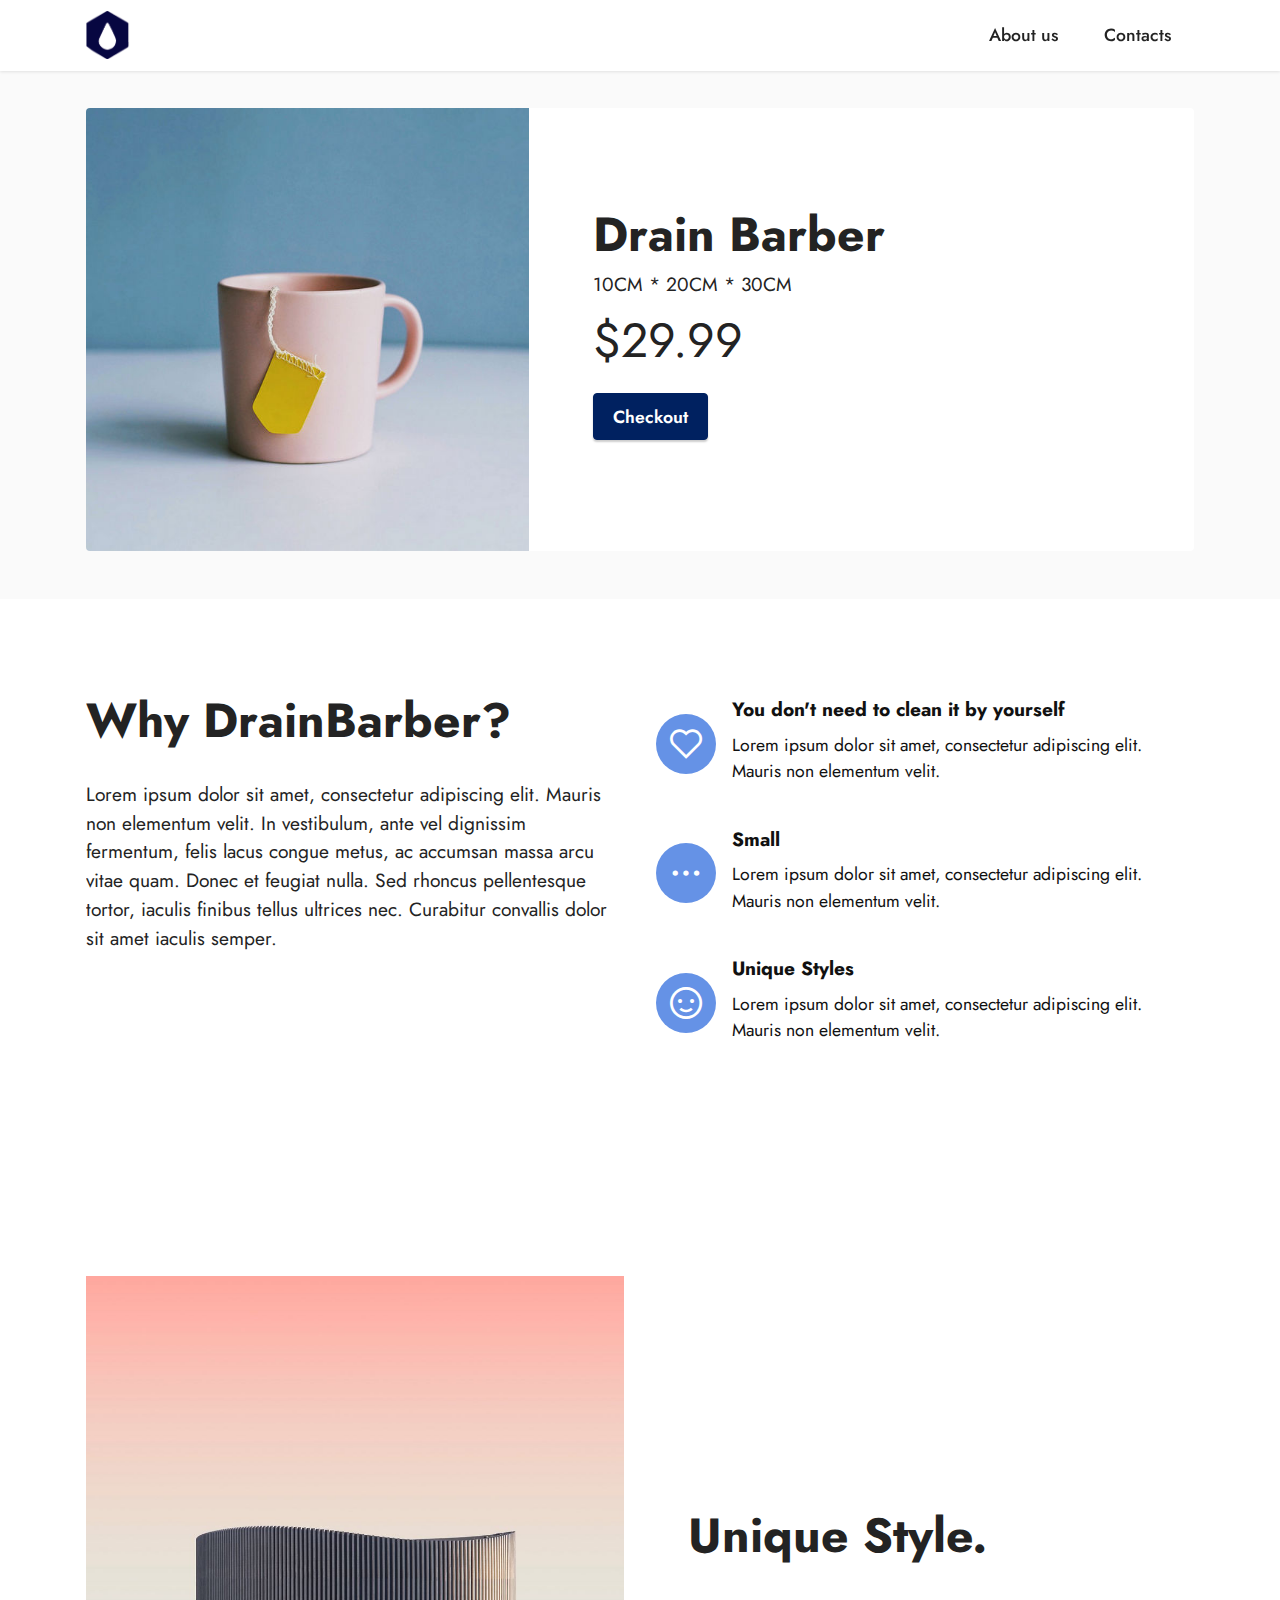
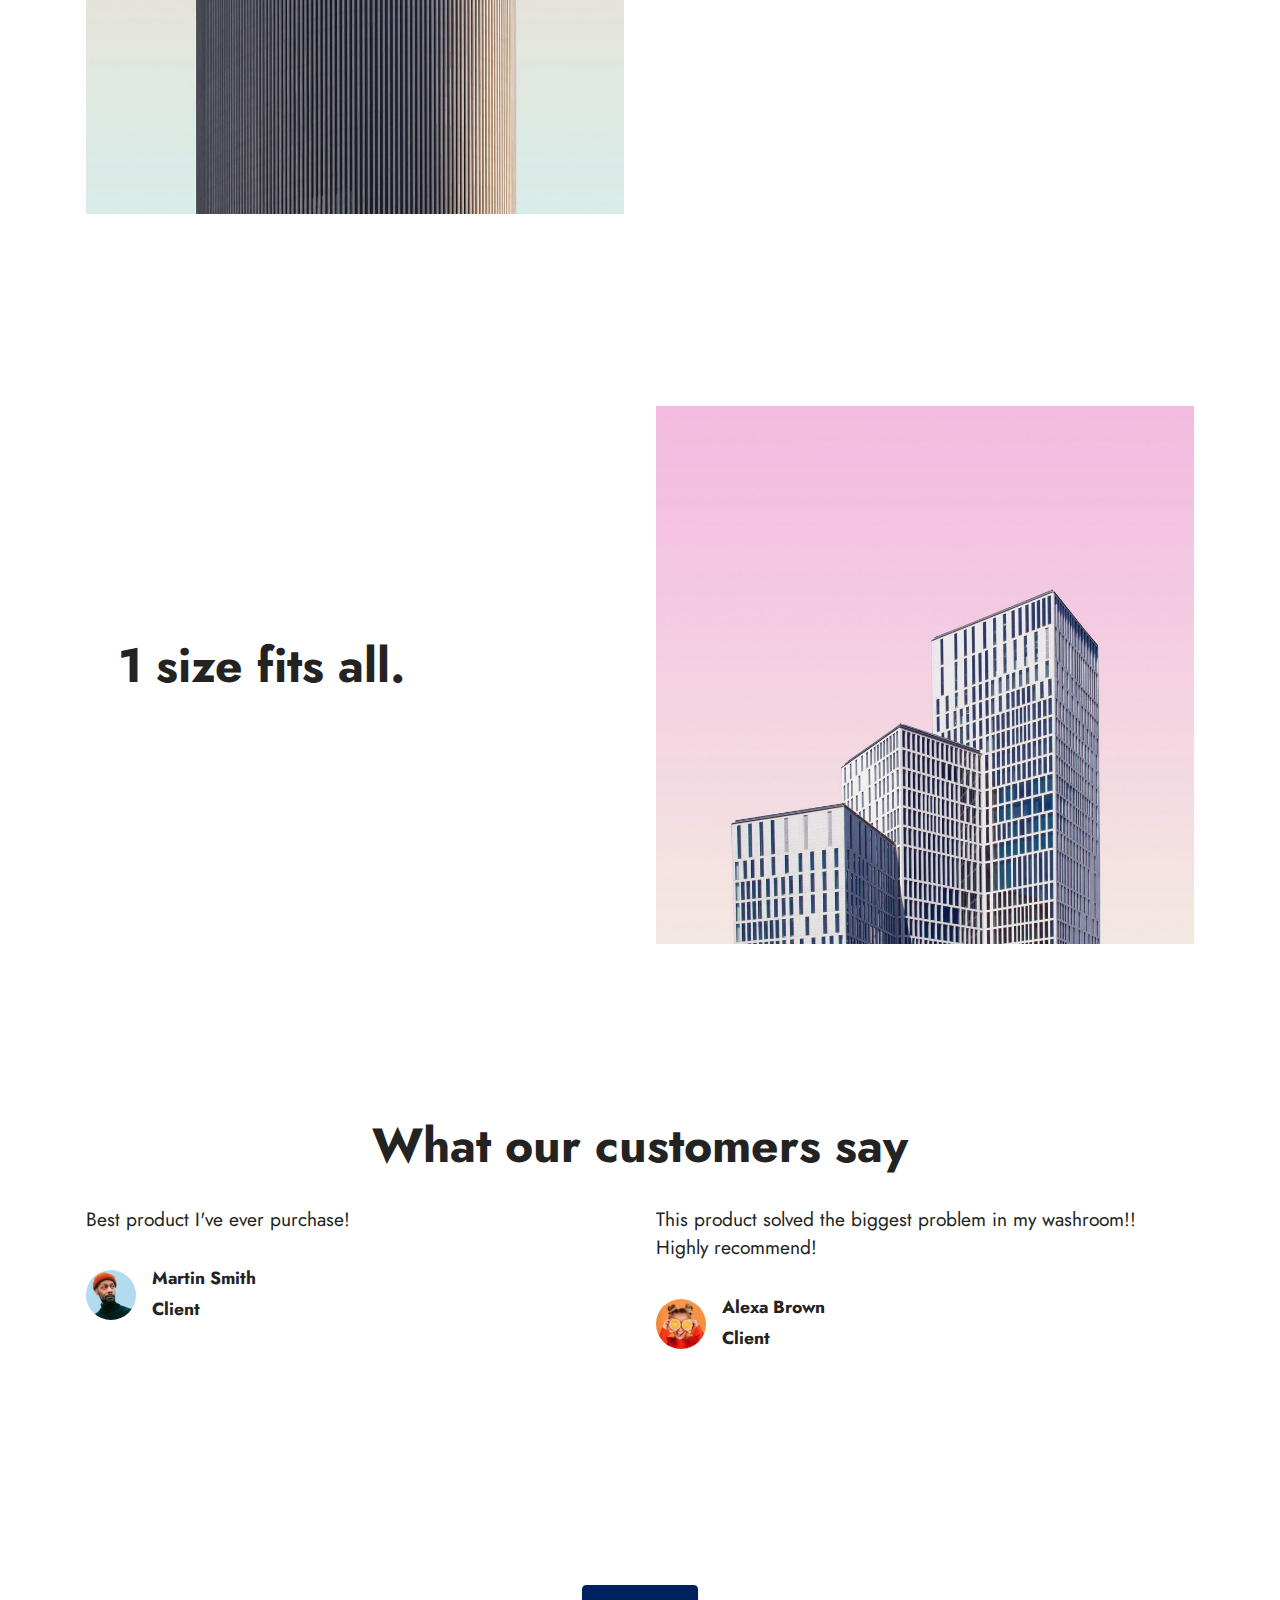
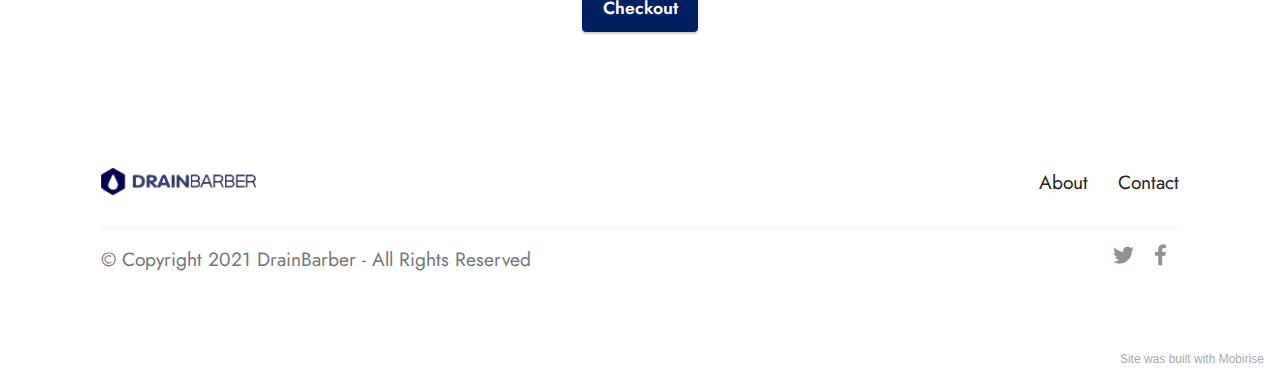
==== commit 4c0a7b5a: "Update" ====
--- a/page1.html
+++ b/page1.html
@@ -68,7 +68,7 @@
     <div class="container">
         <div class="card-wrapper">
             <div class="row align-items-center">
-                <div class="col-12 col-lg-6">
+                <div class="col-12 col-lg-5">
                     <div class="image-wrapper">
                         <img src="assets/images/product2.jpg" alt="Mobirise">
                     </div>
@@ -77,7 +77,7 @@
                     <div class="text-box">
                         <h5 class="mbr-title mbr-fonts-style display-2">
                             <strong>Drain Barber</strong></h5>
-                        <p class="mbr-text mbr-fonts-style display-7">Lorem ipsum dolor sit amet, consectetur adipiscing elit. Mauris non elementum velit. In vestibulum, ante vel dignissim fermentum, felis lacus congue metus, ac accumsan massa arcu vitae quam. Donec et feugiat nulla. Sed rhoncus pellentesque tortor, iaculis finibus tellus ultrices nec. Curabitur convallis dolor sit amet iaculis semper.</p>
+                        <p class="mbr-text mbr-fonts-style display-7">10CM * 20CM * 30CM</p>
                         <div class="cost">
                             <span class="currentcost mbr-fonts-style pr-2 display-2">$29.99</span>
                             <span class="oldcost mbr-fonts-style display-2"></span>
@@ -220,7 +220,7 @@
                     </div>
                     <div class="text-wrapper">
                         <p class="name mbr-fonts-style mb-1 display-4">
-                            <strong>Jessica Brown</strong>
+                            <strong>Alexa Brown</strong>
                         </p>
                         <p class="position mbr-fonts-style display-4">
                             <strong>Client</strong>
@@ -240,7 +240,7 @@
             <div class="col-12 col-lg-8">
                 
                 
-                <div class="mbr-section-btn"><a class="btn btn-primary display-5" href="page2.html">Checkout</a></div>
+                <div class="mbr-section-btn"><a class="btn btn-primary display-4" href="page2.html">Checkout</a></div>
             </div>
         </div>
     </div>
@@ -305,7 +305,7 @@
         </div>
 
     </div>
-</section><section style="background-color: #fff; font-family: -apple-system, BlinkMacSystemFont, 'Segoe UI', 'Roboto', 'Helvetica Neue', Arial, sans-serif; color:#aaa; font-size:12px; padding: 0; align-items: center; display: flex;"><a href="https://mobirise.site/h" style="flex: 1 1; height: 3rem; padding-left: 1rem;"></a><p style="flex: 0 0 auto; margin:0; padding-right:1rem;"><a href="https://mobirise.site/t" style="color:#aaa;">Built</a> with Mobirise free site templates</p></section><script src="assets/web/assets/jquery/jquery.min.js"></script>  <script src="assets/popper/popper.min.js"></script>  <script src="assets/tether/tether.min.js"></script>  <script src="assets/bootstrap/js/bootstrap.min.js"></script>  <script src="assets/smoothscroll/smooth-scroll.js"></script>  <script src="assets/dropdown/js/nav-dropdown.js"></script>  <script src="assets/dropdown/js/navbar-dropdown.js"></script>  <script src="assets/touchswipe/jquery.touch-swipe.min.js"></script>  <script src="assets/theme/js/script.js"></script>  
+</section><section style="background-color: #fff; font-family: -apple-system, BlinkMacSystemFont, 'Segoe UI', 'Roboto', 'Helvetica Neue', Arial, sans-serif; color:#aaa; font-size:12px; padding: 0; align-items: center; display: flex;"><a href="https://mobirise.site/o" style="flex: 1 1; height: 3rem; padding-left: 1rem;"></a><p style="flex: 0 0 auto; margin:0; padding-right:1rem;">Site was <a href="https://mobirise.site/h" style="color:#aaa;">built with</a> Mobirise</p></section><script src="assets/web/assets/jquery/jquery.min.js"></script>  <script src="assets/popper/popper.min.js"></script>  <script src="assets/tether/tether.min.js"></script>  <script src="assets/bootstrap/js/bootstrap.min.js"></script>  <script src="assets/smoothscroll/smooth-scroll.js"></script>  <script src="assets/dropdown/js/nav-dropdown.js"></script>  <script src="assets/dropdown/js/navbar-dropdown.js"></script>  <script src="assets/touchswipe/jquery.touch-swipe.min.js"></script>  <script src="assets/theme/js/script.js"></script>  
   
   
 </body>
--- a/assets/mobirise/css/mbr-additional.css
+++ b/assets/mobirise/css/mbr-additional.css
@@ -1043,7 +1043,7 @@
 .cid-sn1V47U8bd {
   padding-top: 5rem;
   padding-bottom: 5rem;
-  background-image: url("../../../assets/images/background5.jpg");
+  background-image: url("../../../assets/images/background3.jpg");
 }
 .cid-sn1V47U8bd .card-wrapper {
   background: #ffffff;
@@ -1063,6 +1063,9 @@
   .cid-sn1V47U8bd .card-wrapper {
     padding: 4rem;
   }
+}
+.cid-sn1V47U8bd .card-title {
+  color: #002160;
 }
 .cid-sn1VslBDgE {
   padding-top: 2rem;
@@ -1074,7 +1077,7 @@
 }
 .cid-sn1UTd53zU {
   padding-top: 0rem;
-  padding-bottom: 5rem;
+  padding-bottom: 2rem;
   background-color: #fafafa;
 }
 .cid-sn1UTd53zU .oldcost {
@@ -1605,8 +1608,8 @@
   }
 }
 .cid-sn1UnaF9gf {
-  padding-top: 5rem;
-  padding-bottom: 5rem;
+  padding-top: 3rem;
+  padding-bottom: 3rem;
   background-color: #fafafa;
 }
 .cid-sn1UnaF9gf .oldcost {
@@ -2185,7 +2188,7 @@
 .cid-sn1YEAprmq {
   padding-top: 6rem;
   padding-bottom: 6rem;
-  background-color: #ffffff;
+  background-color: #fafafa;
 }
 .cid-sn1YEAprmq .mbr-overlay {
   background-color: #ffffff;
--- a/assets/mobirise/css/mbr-additional.css
+++ b/assets/mobirise/css/mbr-additional.css
@@ -1043,7 +1043,7 @@
 .cid-sn1V47U8bd {
   padding-top: 5rem;
   padding-bottom: 5rem;
-  background-image: url("../../../assets/images/background5.jpg");
+  background-image: url("../../../assets/images/background3.jpg");
 }
 .cid-sn1V47U8bd .card-wrapper {
   background: #ffffff;
@@ -1063,6 +1063,9 @@
   .cid-sn1V47U8bd .card-wrapper {
     padding: 4rem;
   }
+}
+.cid-sn1V47U8bd .card-title {
+  color: #002160;
 }
 .cid-sn1VslBDgE {
   padding-top: 2rem;
@@ -1074,7 +1077,7 @@
 }
 .cid-sn1UTd53zU {
   padding-top: 0rem;
-  padding-bottom: 5rem;
+  padding-bottom: 2rem;
   background-color: #fafafa;
 }
 .cid-sn1UTd53zU .oldcost {
@@ -1605,8 +1608,8 @@
   }
 }
 .cid-sn1UnaF9gf {
-  padding-top: 5rem;
-  padding-bottom: 5rem;
+  padding-top: 3rem;
+  padding-bottom: 3rem;
   background-color: #fafafa;
 }
 .cid-sn1UnaF9gf .oldcost {
@@ -2185,7 +2188,7 @@
 .cid-sn1YEAprmq {
   padding-top: 6rem;
   padding-bottom: 6rem;
-  background-color: #ffffff;
+  background-color: #fafafa;
 }
 .cid-sn1YEAprmq .mbr-overlay {
   background-color: #ffffff;
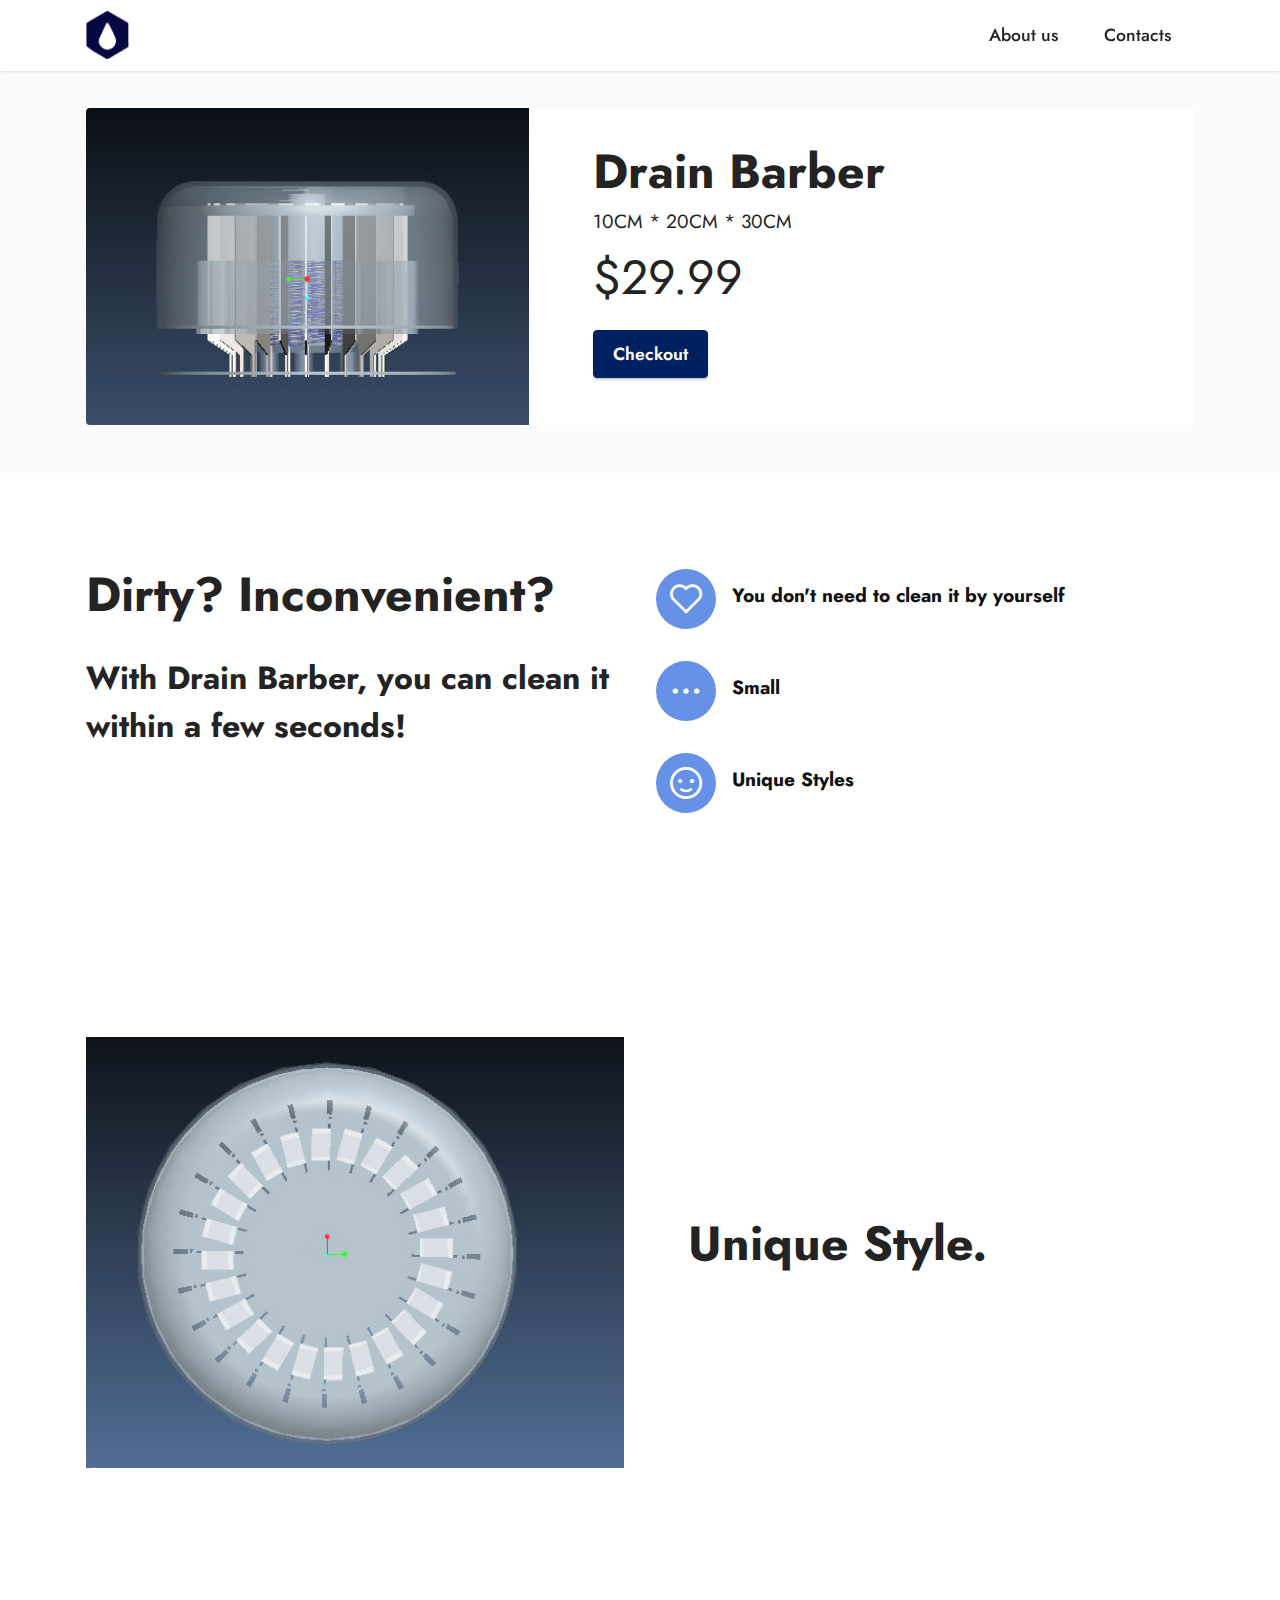
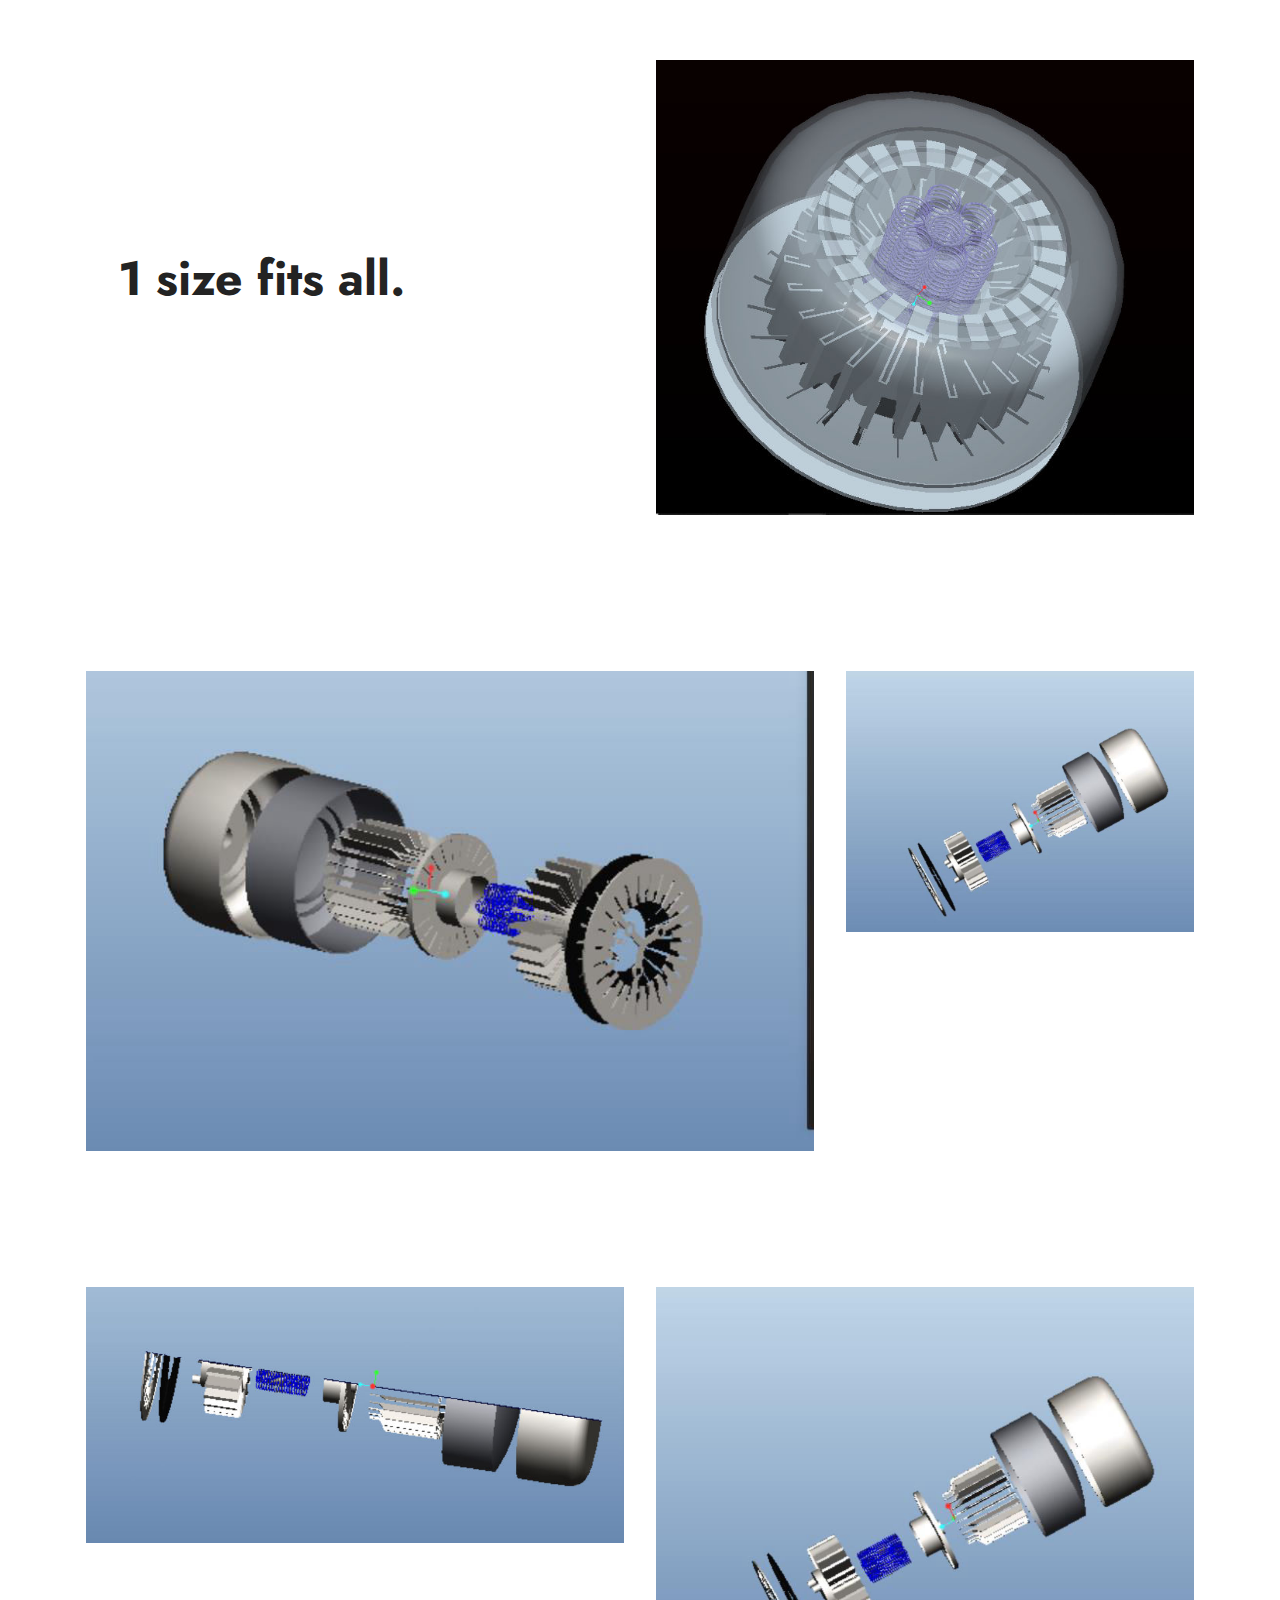
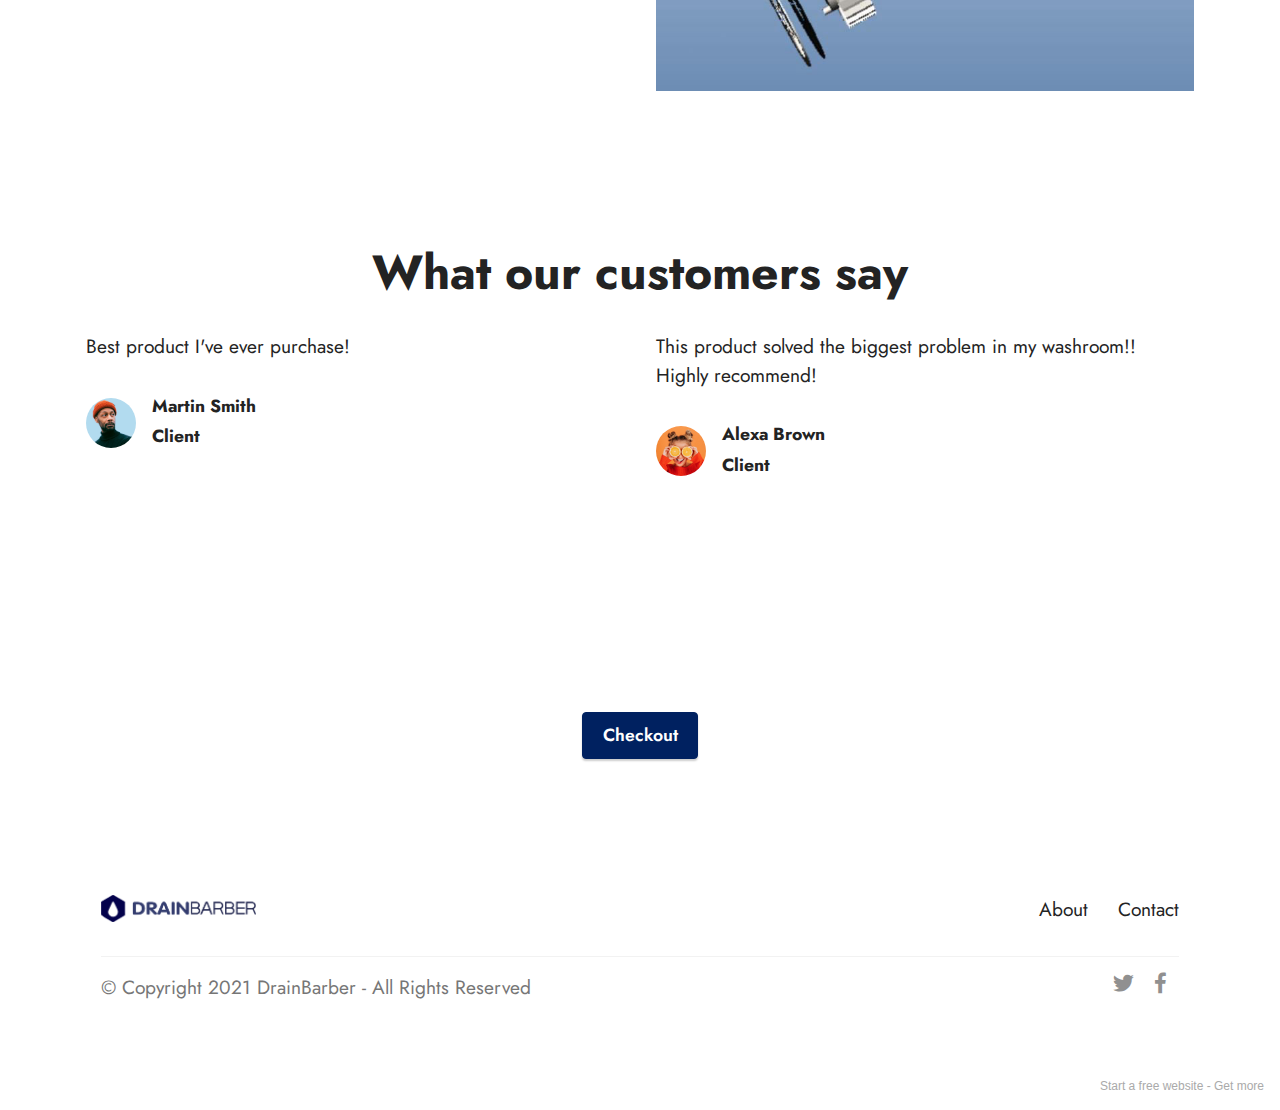
==== commit b1df520f: "Cmmit" ====
--- a/page1.html
+++ b/page1.html
@@ -70,7 +70,7 @@
             <div class="row align-items-center">
                 <div class="col-12 col-lg-5">
                     <div class="image-wrapper">
-                        <img src="assets/images/product2.jpg" alt="Mobirise">
+                        <img src="assets/images/12unnamed-file-423x303.jpg" alt="Mobirise">
                     </div>
                 </div>
                 <div class="col-12 col-lg">
@@ -99,11 +99,9 @@
             <div class="col-12 col-lg-6">
                 <div class="card-wrapper">
                     <div class="card-box align-left">
-                        <h4 class="card-title mbr-fonts-style mb-4 display-2">
-                            <strong>Why DrainBarber?</strong>
-                        </h4>
-                        <p class="mbr-text mbr-fonts-style mb-4 display-7">
-                            Lorem ipsum dolor sit amet, consectetur adipiscing elit. Mauris non elementum velit. In vestibulum, ante vel dignissim fermentum, felis lacus congue metus, ac accumsan massa arcu vitae quam. Donec et feugiat nulla. Sed rhoncus pellentesque tortor, iaculis finibus tellus ultrices nec. Curabitur convallis dolor sit amet iaculis semper.</p>
+                        <h4 class="card-title mbr-fonts-style mb-4 display-2"><strong>Dirty? Inconvenient?</strong><strong><br></strong></h4>
+                        <p class="mbr-text mbr-fonts-style mb-4 display-5"><strong>
+                            With Drain Barber, you can clean it within a few seconds!</strong></p>
                         
                     </div>
                 </div>
@@ -115,7 +113,7 @@
                     </div>
                     <div class="text-box">
                         <h4 class="icon-title mbr-black mbr-fonts-style display-7"><strong>You don't need to clean it by yourself</strong></h4>
-                        <h5 class="icon-text mbr-black mbr-fonts-style display-4">Lorem ipsum dolor sit amet, consectetur adipiscing elit. Mauris non elementum velit.</h5>
+                        <h5 class="icon-text mbr-black mbr-fonts-style display-4"></h5>
                     </div>
                 </div>
                 <div class="item mbr-flex">
@@ -125,7 +123,7 @@
                     <div class="text-box">
                         <h4 class="icon-title mbr-black mbr-fonts-style display-7">
                             <strong>Small</strong></h4>
-                        <h5 class="icon-text mbr-black mbr-fonts-style display-4">Lorem ipsum dolor sit amet, consectetur adipiscing elit. Mauris non elementum velit.</h5>
+                        <h5 class="icon-text mbr-black mbr-fonts-style display-4"></h5>
                     </div>
                 </div>
                 <div class="item mbr-flex">
@@ -136,7 +134,7 @@
                         <h4 class="icon-title mbr-black mbr-fonts-style display-7">
                             <strong>Unique Styles</strong>
                         </h4>
-                        <h5 class="icon-text mbr-black mbr-fonts-style display-4">Lorem ipsum dolor sit amet, consectetur adipiscing elit. Mauris non elementum velit.</h5>
+                        <h5 class="icon-text mbr-black mbr-fonts-style display-4"></h5>
                     </div>
                 </div>
             </div>
@@ -153,7 +151,7 @@
         <div class="row align-items-center">
             <div class="col-12 col-lg-6">
                 <div class="image-wrapper">
-                    <img src="assets/images/4.jpg" alt="Mobirise">
+                    <img src="assets/images/122unnamed-file-554x443.jpg" alt="Mobirise">
                     
                 </div>
             </div>
@@ -176,7 +174,7 @@
         <div class="row align-items-center">
             <div class="col-12 col-lg-6">
                 <div class="image-wrapper">
-                    <img src="assets/images/5.jpg" alt="Mobirise">
+                    <img src="assets/images/221unnamed-file-694x588.jpg" alt="Mobirise">
                     
                 </div>
             </div>
@@ -184,6 +182,58 @@
                 <div class="text-wrapper">
                     <h3 class="mbr-section-title mbr-fonts-style mb-3 display-2"><strong>1 size fits all.</strong></h3>
                     
+                </div>
+            </div>
+        </div>
+    </div>
+</section>
+
+<section class="image6 cid-snJ6N9csim" id="image6-r">
+    
+    
+    
+    
+    <div class="container">
+        <div class="row">
+            <div class="col-12 col-md-12">
+                <div class="row">
+                    <div class="col-12 col-lg-8">
+                        <div class="img-item mb-3">
+                            <img src="assets/images/4unnamed-file-746x492.jpg" alt="">
+                            
+                        </div>
+                    </div>
+                    <div class="col-12 col-lg">
+                        <div class="img-item mb-3">
+                            <img src="assets/images/3unnamed-file-696x522.jpg" alt="">
+                            
+                        </div>
+                    </div>
+                </div>
+            </div>
+        </div>
+    </div>
+</section>
+
+<section class="image5 cid-snJ6oMr2aY" id="image5-q">
+    
+    
+    <div class="container">
+        <div class="row">
+            <div class="col-12 col-md-12">
+                <div class="row">
+                    <div class="col-12 col-lg-6">
+                        <div class="img-item mb-3">
+                            <img src="assets/images/1unnamed-file-865x411.jpg" alt="">
+                            
+                        </div>
+                    </div>
+                    <div class="col-12 col-lg">
+                        <div class="img-item mb-3">
+                            <img src="assets/images/3unnamed-file-800x600.jpg" alt="">
+                            
+                        </div>
+                    </div>
                 </div>
             </div>
         </div>
@@ -305,7 +355,7 @@
         </div>
 
     </div>
-</section><section style="background-color: #fff; font-family: -apple-system, BlinkMacSystemFont, 'Segoe UI', 'Roboto', 'Helvetica Neue', Arial, sans-serif; color:#aaa; font-size:12px; padding: 0; align-items: center; display: flex;"><a href="https://mobirise.site/o" style="flex: 1 1; height: 3rem; padding-left: 1rem;"></a><p style="flex: 0 0 auto; margin:0; padding-right:1rem;">Site was <a href="https://mobirise.site/h" style="color:#aaa;">built with</a> Mobirise</p></section><script src="assets/web/assets/jquery/jquery.min.js"></script>  <script src="assets/popper/popper.min.js"></script>  <script src="assets/tether/tether.min.js"></script>  <script src="assets/bootstrap/js/bootstrap.min.js"></script>  <script src="assets/smoothscroll/smooth-scroll.js"></script>  <script src="assets/dropdown/js/nav-dropdown.js"></script>  <script src="assets/dropdown/js/navbar-dropdown.js"></script>  <script src="assets/touchswipe/jquery.touch-swipe.min.js"></script>  <script src="assets/theme/js/script.js"></script>  
+</section><section style="background-color: #fff; font-family: -apple-system, BlinkMacSystemFont, 'Segoe UI', 'Roboto', 'Helvetica Neue', Arial, sans-serif; color:#aaa; font-size:12px; padding: 0; align-items: center; display: flex;"><a href="https://mobirise.site/f" style="flex: 1 1; height: 3rem; padding-left: 1rem;"></a><p style="flex: 0 0 auto; margin:0; padding-right:1rem;">Start a free website - <a href="https://mobirise.site/v" style="color:#aaa;">Get more</a></p></section><script src="assets/web/assets/jquery/jquery.min.js"></script>  <script src="assets/popper/popper.min.js"></script>  <script src="assets/tether/tether.min.js"></script>  <script src="assets/bootstrap/js/bootstrap.min.js"></script>  <script src="assets/smoothscroll/smooth-scroll.js"></script>  <script src="assets/dropdown/js/nav-dropdown.js"></script>  <script src="assets/dropdown/js/navbar-dropdown.js"></script>  <script src="assets/touchswipe/jquery.touch-swipe.min.js"></script>  <script src="assets/theme/js/script.js"></script>  
   
   
 </body>
--- a/assets/mobirise/css/mbr-additional.css
+++ b/assets/mobirise/css/mbr-additional.css
@@ -1041,9 +1041,9 @@
   }
 }
 .cid-sn1V47U8bd {
-  padding-top: 5rem;
-  padding-bottom: 5rem;
-  background-image: url("../../../assets/images/background3.jpg");
+  padding-top: 2rem;
+  padding-bottom: 2rem;
+  background-color: #ffffff;
 }
 .cid-sn1V47U8bd .card-wrapper {
   background: #ffffff;
@@ -1715,6 +1715,53 @@
     padding: 2rem;
   }
 }
+.cid-snJ6N9csim {
+  padding-top: 60px;
+  padding-bottom: 60px;
+  background-color: #ffffff;
+}
+.cid-snJ6N9csim .row {
+  align-items: stretch;
+  justify-content: center;
+}
+.cid-snJ6N9csim .img-item {
+  position: relative;
+}
+.cid-snJ6N9csim .img-item img {
+  width: 100%;
+  object-fit: cover;
+}
+.cid-snJ6N9csim .img-item .img-description {
+  position: absolute;
+  bottom: 0;
+  width: 100%;
+  z-index: 2;
+  padding: .5rem 1rem .5rem;
+  word-break: break-word;
+}
+.cid-snJ6N9csim .img-item .img-description p {
+  margin-bottom: 0;
+}
+.cid-snJ6oMr2aY {
+  padding-top: 60px;
+  padding-bottom: 60px;
+  background-color: #ffffff;
+}
+.cid-snJ6oMr2aY .row {
+  align-items: stretch;
+  justify-content: center;
+}
+.cid-snJ6oMr2aY .row .img-item {
+  display: -webkit-flex;
+  flex-direction: column;
+  justify-content: center;
+  width: 100%;
+}
+.cid-snJ6oMr2aY .row .img-item img {
+  width: 100%;
+  object-fit: cover;
+  min-height: 1px;
+}
 .cid-sn1XUbLj6e {
   padding-top: 5rem;
   padding-bottom: 5rem;
--- a/assets/mobirise/css/mbr-additional.css
+++ b/assets/mobirise/css/mbr-additional.css
@@ -1041,9 +1041,9 @@
   }
 }
 .cid-sn1V47U8bd {
-  padding-top: 5rem;
-  padding-bottom: 5rem;
-  background-image: url("../../../assets/images/background3.jpg");
+  padding-top: 2rem;
+  padding-bottom: 2rem;
+  background-color: #ffffff;
 }
 .cid-sn1V47U8bd .card-wrapper {
   background: #ffffff;
@@ -1715,6 +1715,53 @@
     padding: 2rem;
   }
 }
+.cid-snJ6N9csim {
+  padding-top: 60px;
+  padding-bottom: 60px;
+  background-color: #ffffff;
+}
+.cid-snJ6N9csim .row {
+  align-items: stretch;
+  justify-content: center;
+}
+.cid-snJ6N9csim .img-item {
+  position: relative;
+}
+.cid-snJ6N9csim .img-item img {
+  width: 100%;
+  object-fit: cover;
+}
+.cid-snJ6N9csim .img-item .img-description {
+  position: absolute;
+  bottom: 0;
+  width: 100%;
+  z-index: 2;
+  padding: .5rem 1rem .5rem;
+  word-break: break-word;
+}
+.cid-snJ6N9csim .img-item .img-description p {
+  margin-bottom: 0;
+}
+.cid-snJ6oMr2aY {
+  padding-top: 60px;
+  padding-bottom: 60px;
+  background-color: #ffffff;
+}
+.cid-snJ6oMr2aY .row {
+  align-items: stretch;
+  justify-content: center;
+}
+.cid-snJ6oMr2aY .row .img-item {
+  display: -webkit-flex;
+  flex-direction: column;
+  justify-content: center;
+  width: 100%;
+}
+.cid-snJ6oMr2aY .row .img-item img {
+  width: 100%;
+  object-fit: cover;
+  min-height: 1px;
+}
 .cid-sn1XUbLj6e {
   padding-top: 5rem;
   padding-bottom: 5rem;
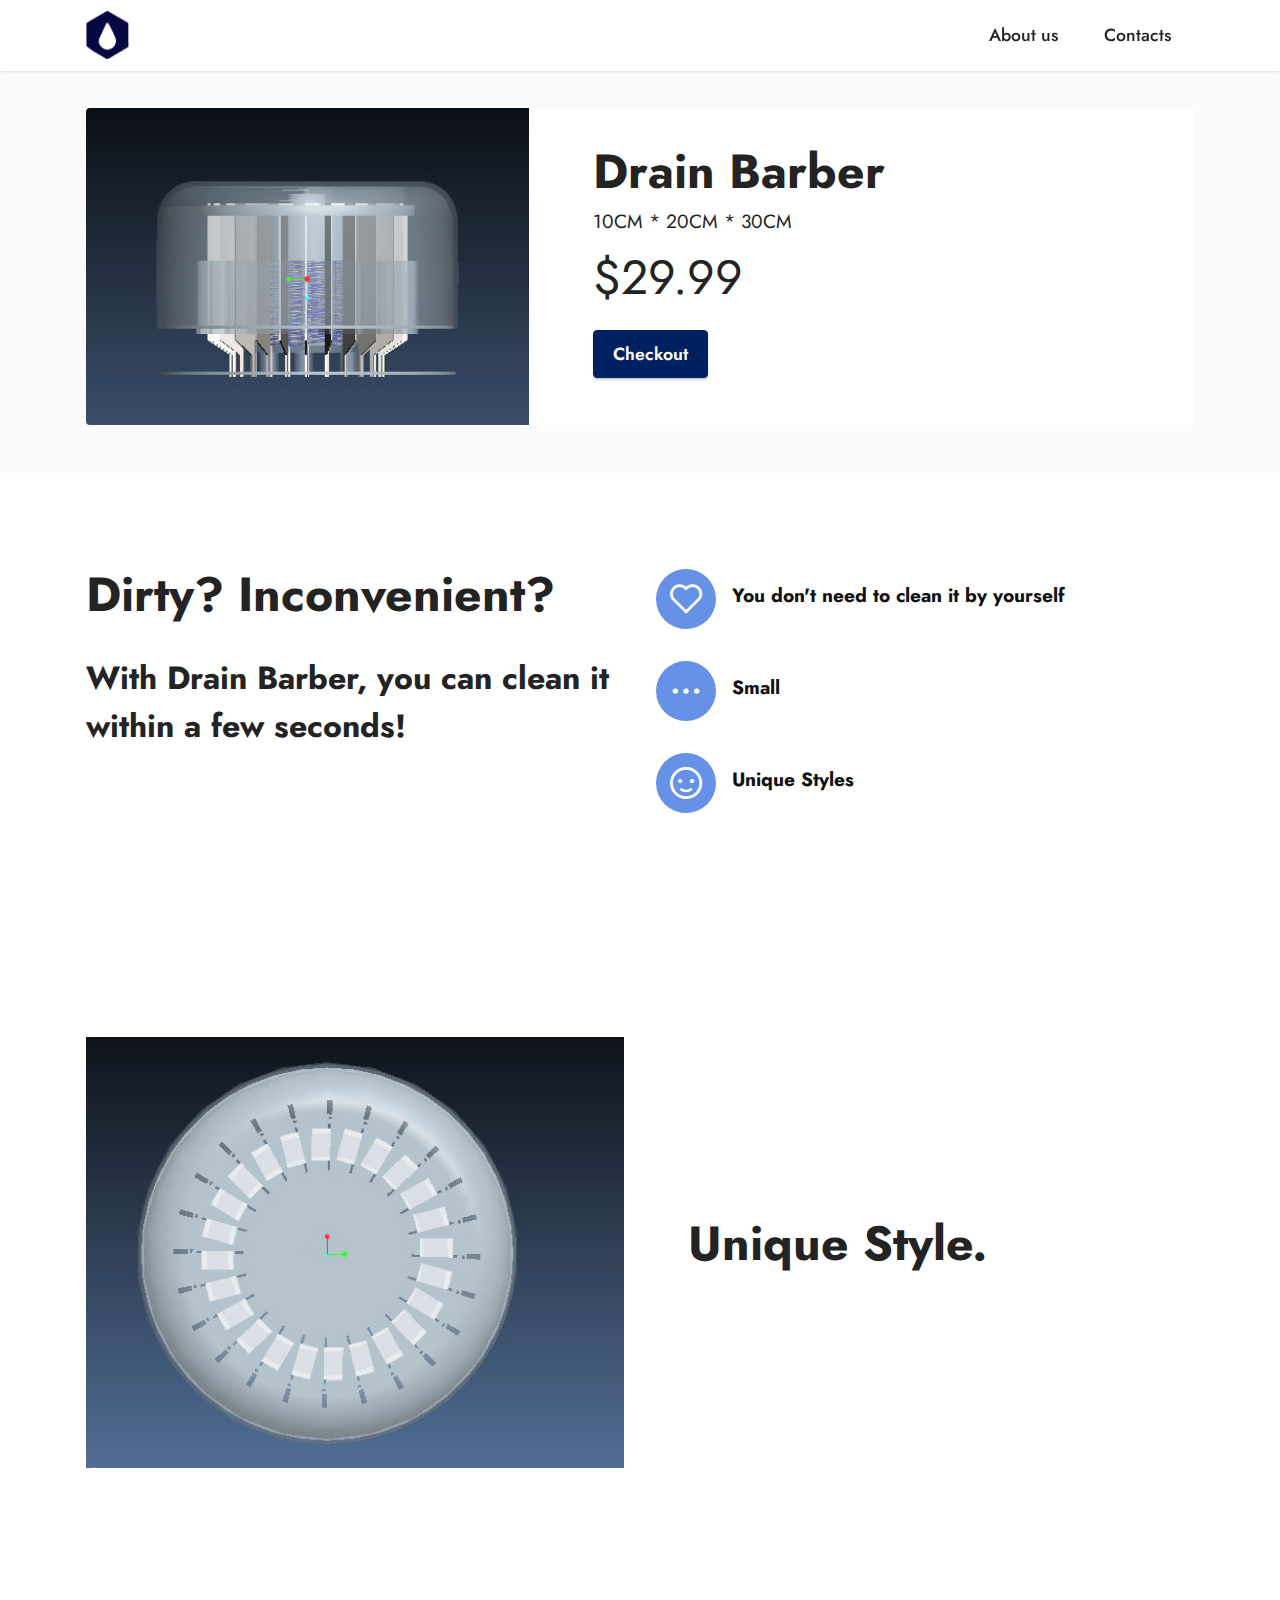
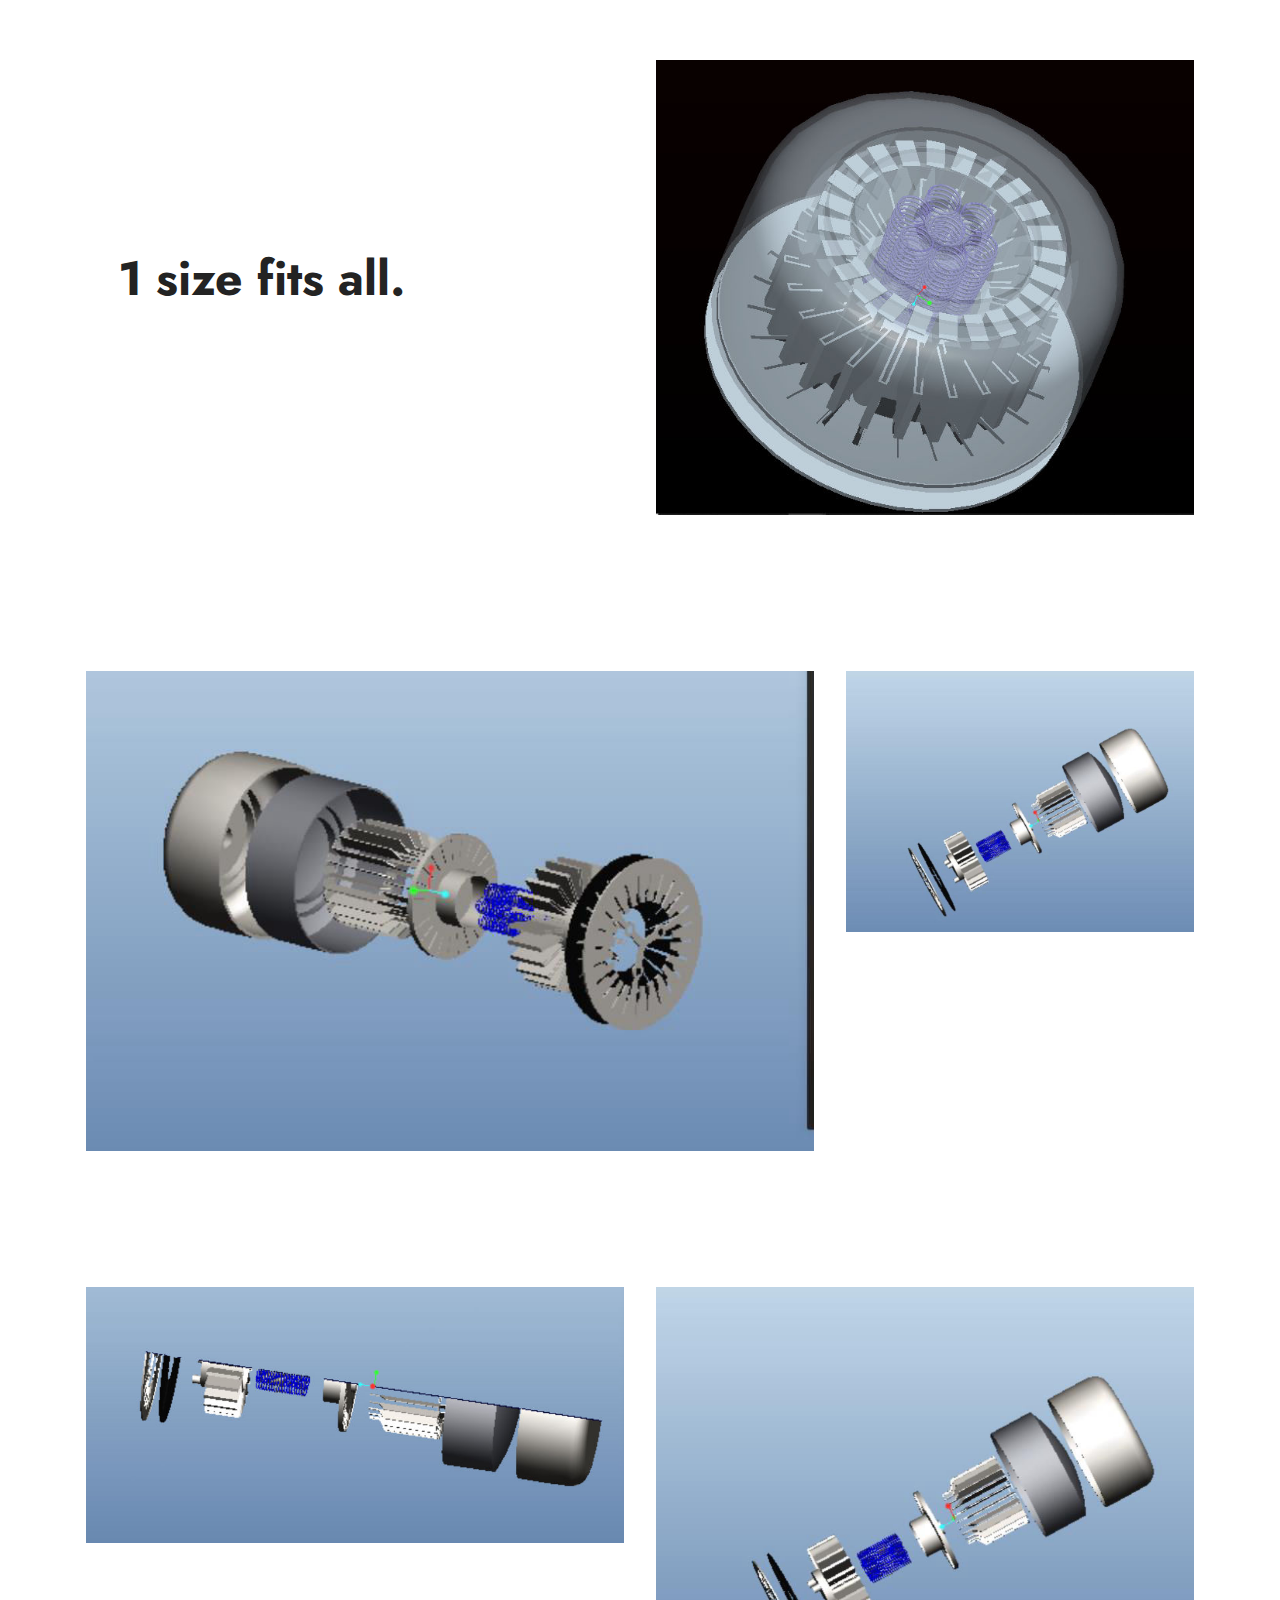
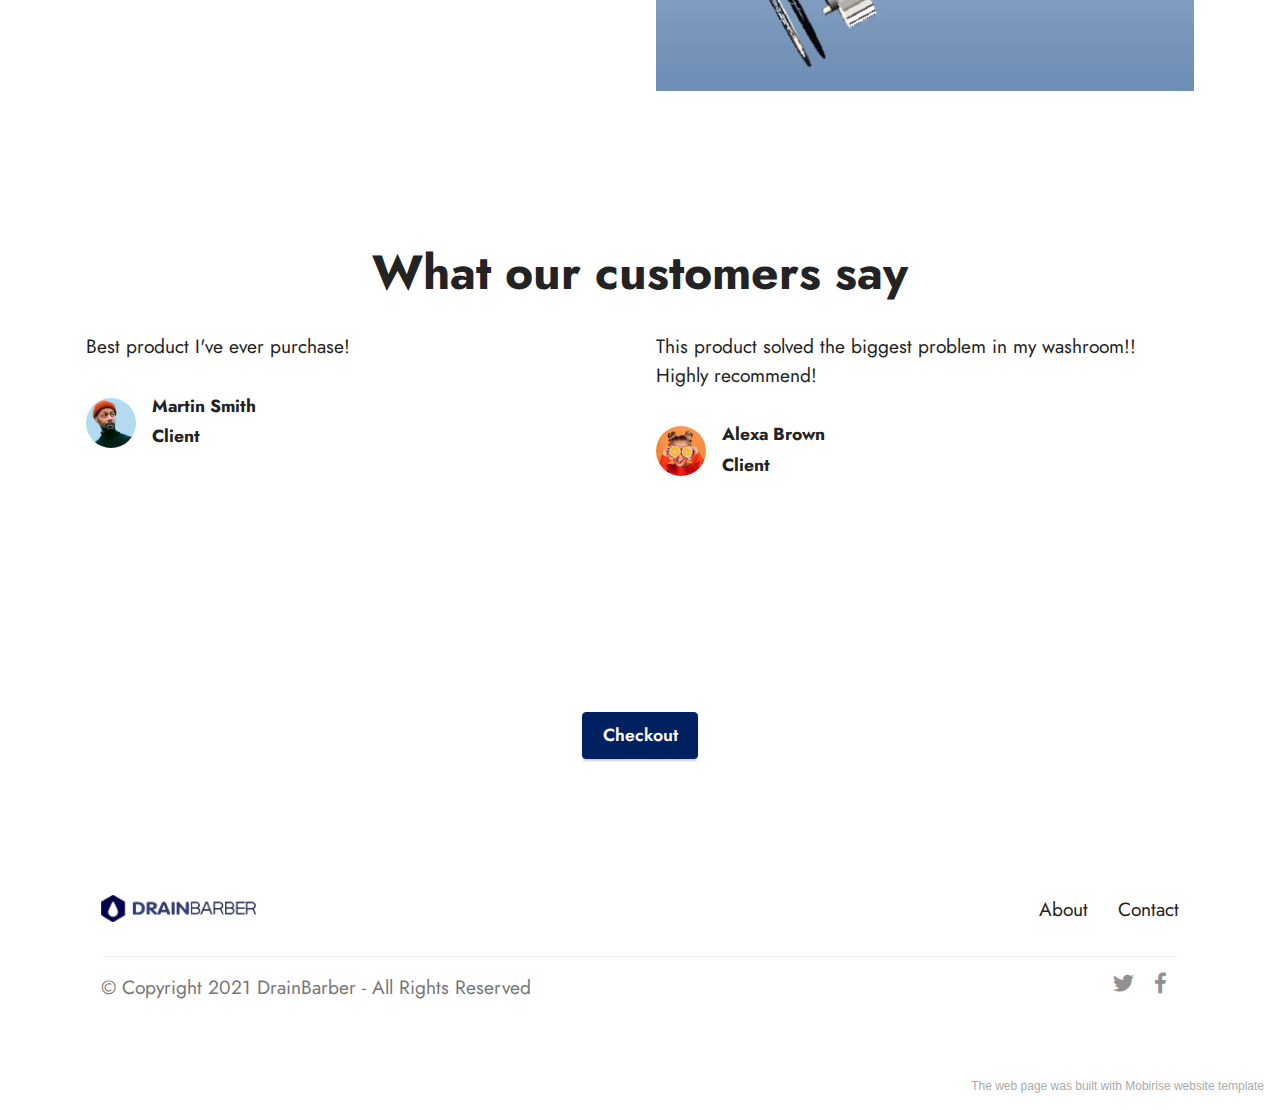
==== commit 107ea410: "commit" ====
--- a/page1.html
+++ b/page1.html
@@ -355,7 +355,7 @@
         </div>
 
     </div>
-</section><section style="background-color: #fff; font-family: -apple-system, BlinkMacSystemFont, 'Segoe UI', 'Roboto', 'Helvetica Neue', Arial, sans-serif; color:#aaa; font-size:12px; padding: 0; align-items: center; display: flex;"><a href="https://mobirise.site/f" style="flex: 1 1; height: 3rem; padding-left: 1rem;"></a><p style="flex: 0 0 auto; margin:0; padding-right:1rem;">Start a free website - <a href="https://mobirise.site/v" style="color:#aaa;">Get more</a></p></section><script src="assets/web/assets/jquery/jquery.min.js"></script>  <script src="assets/popper/popper.min.js"></script>  <script src="assets/tether/tether.min.js"></script>  <script src="assets/bootstrap/js/bootstrap.min.js"></script>  <script src="assets/smoothscroll/smooth-scroll.js"></script>  <script src="assets/dropdown/js/nav-dropdown.js"></script>  <script src="assets/dropdown/js/navbar-dropdown.js"></script>  <script src="assets/touchswipe/jquery.touch-swipe.min.js"></script>  <script src="assets/theme/js/script.js"></script>  
+</section><section style="background-color: #fff; font-family: -apple-system, BlinkMacSystemFont, 'Segoe UI', 'Roboto', 'Helvetica Neue', Arial, sans-serif; color:#aaa; font-size:12px; padding: 0; align-items: center; display: flex;"><a href="https://mobirise.site/z" style="flex: 1 1; height: 3rem; padding-left: 1rem;"></a><p style="flex: 0 0 auto; margin:0; padding-right:1rem;"><a href="https://mobirise.site/q" style="color:#aaa;">The web page</a> was built with Mobirise website template</p></section><script src="assets/web/assets/jquery/jquery.min.js"></script>  <script src="assets/popper/popper.min.js"></script>  <script src="assets/tether/tether.min.js"></script>  <script src="assets/bootstrap/js/bootstrap.min.js"></script>  <script src="assets/smoothscroll/smooth-scroll.js"></script>  <script src="assets/dropdown/js/nav-dropdown.js"></script>  <script src="assets/dropdown/js/navbar-dropdown.js"></script>  <script src="assets/touchswipe/jquery.touch-swipe.min.js"></script>  <script src="assets/theme/js/script.js"></script>  
   
   
 </body>
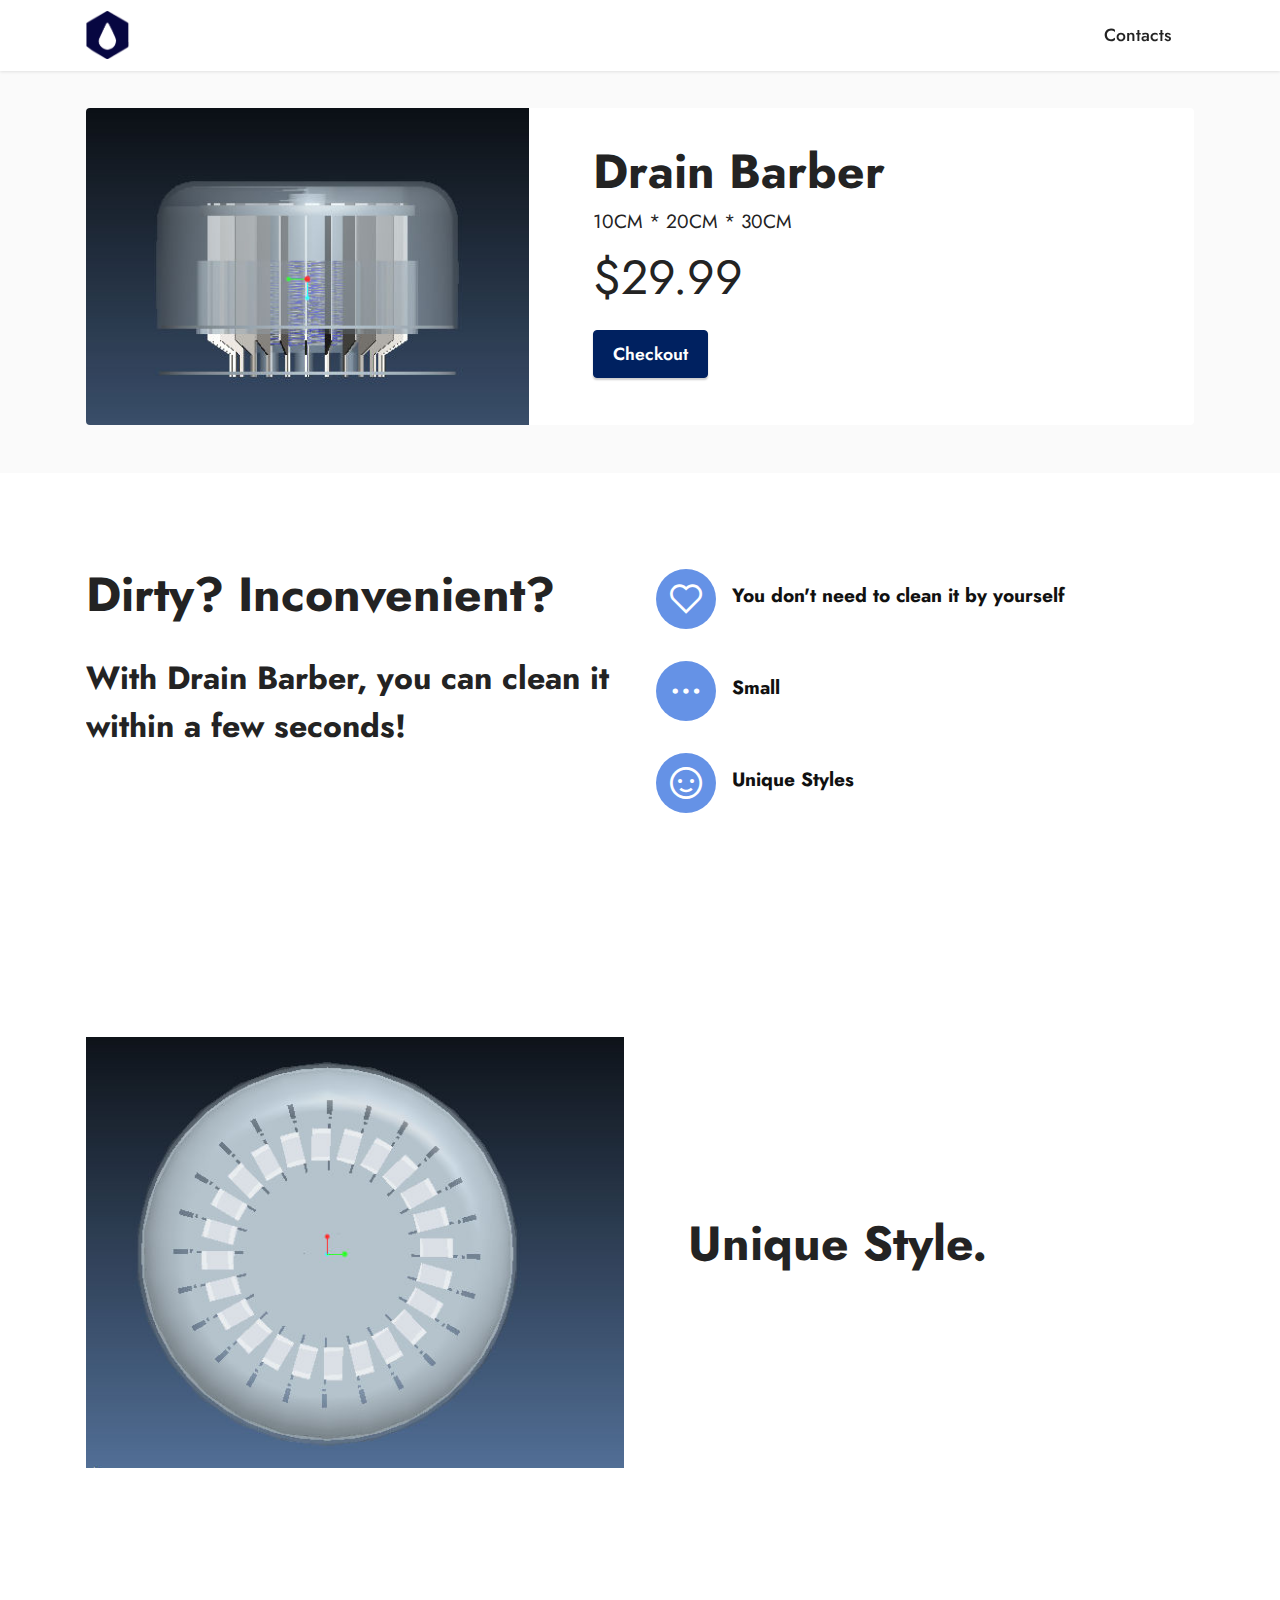
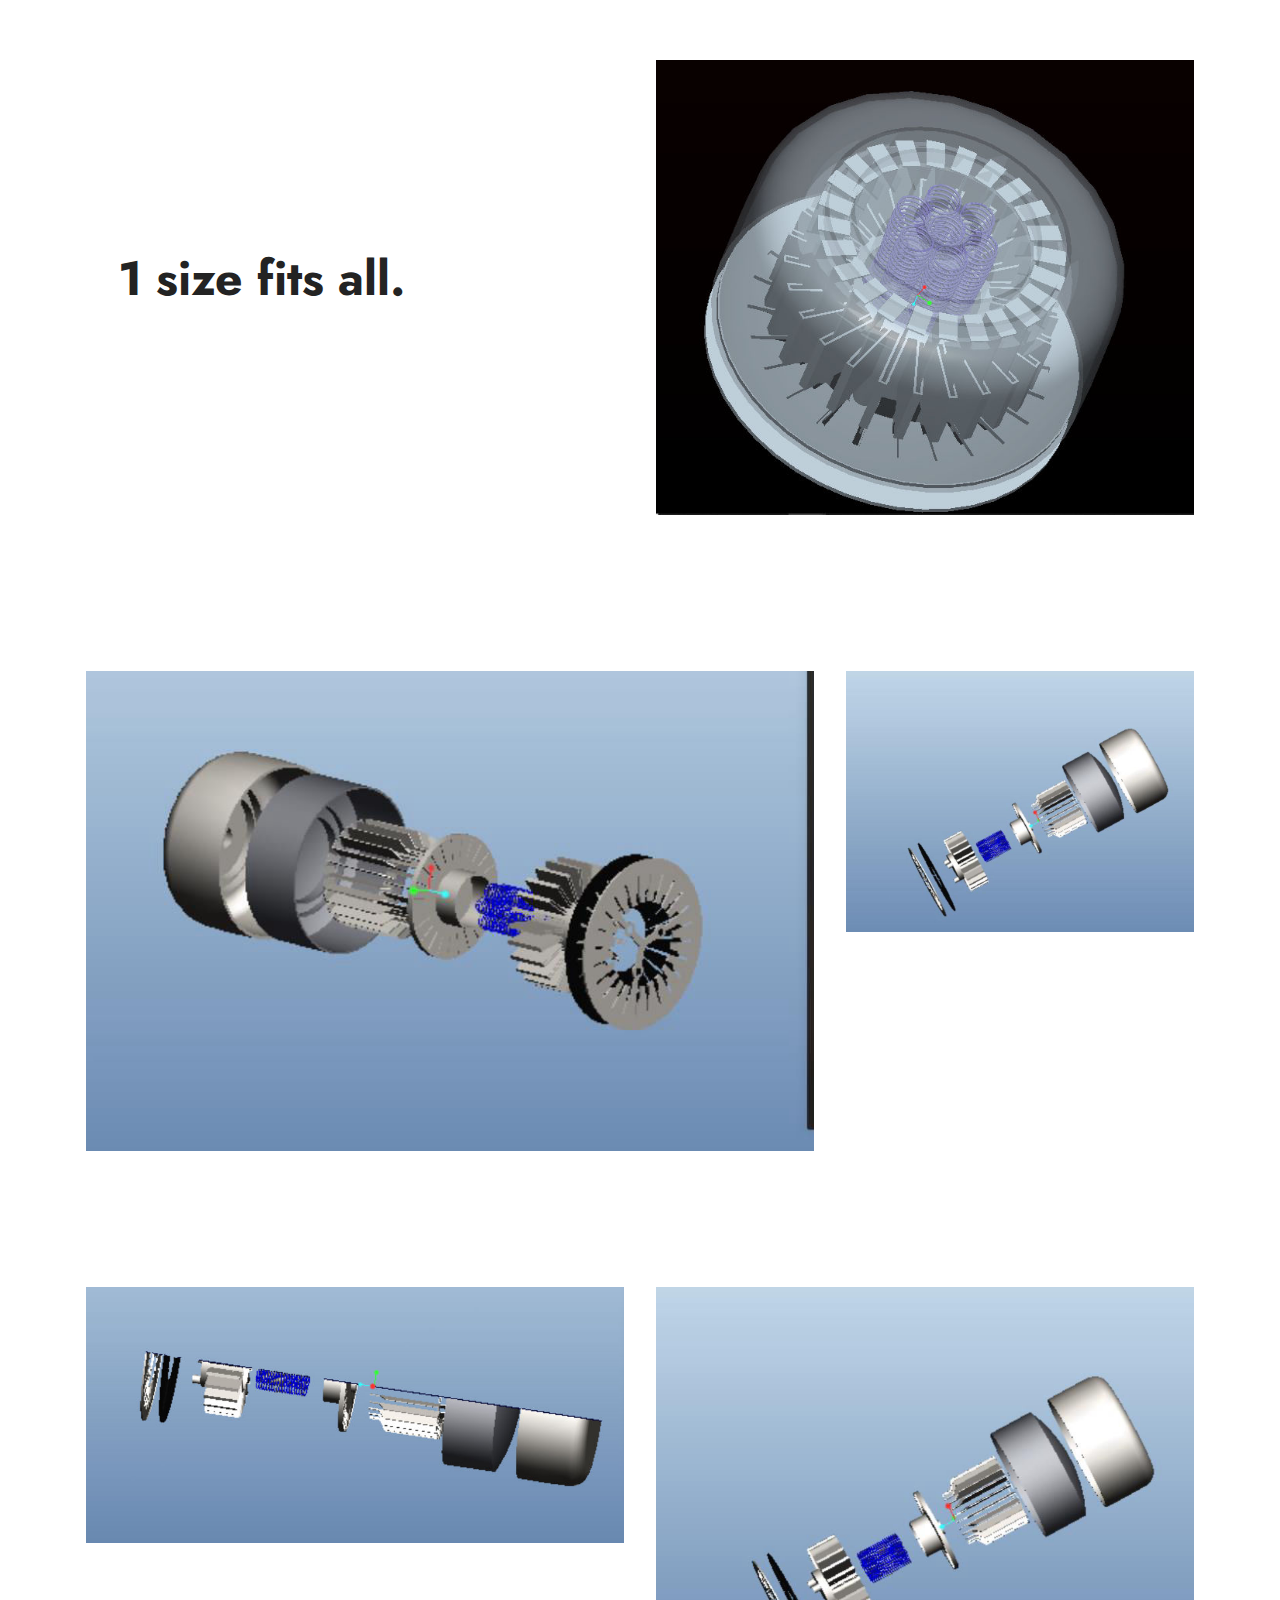
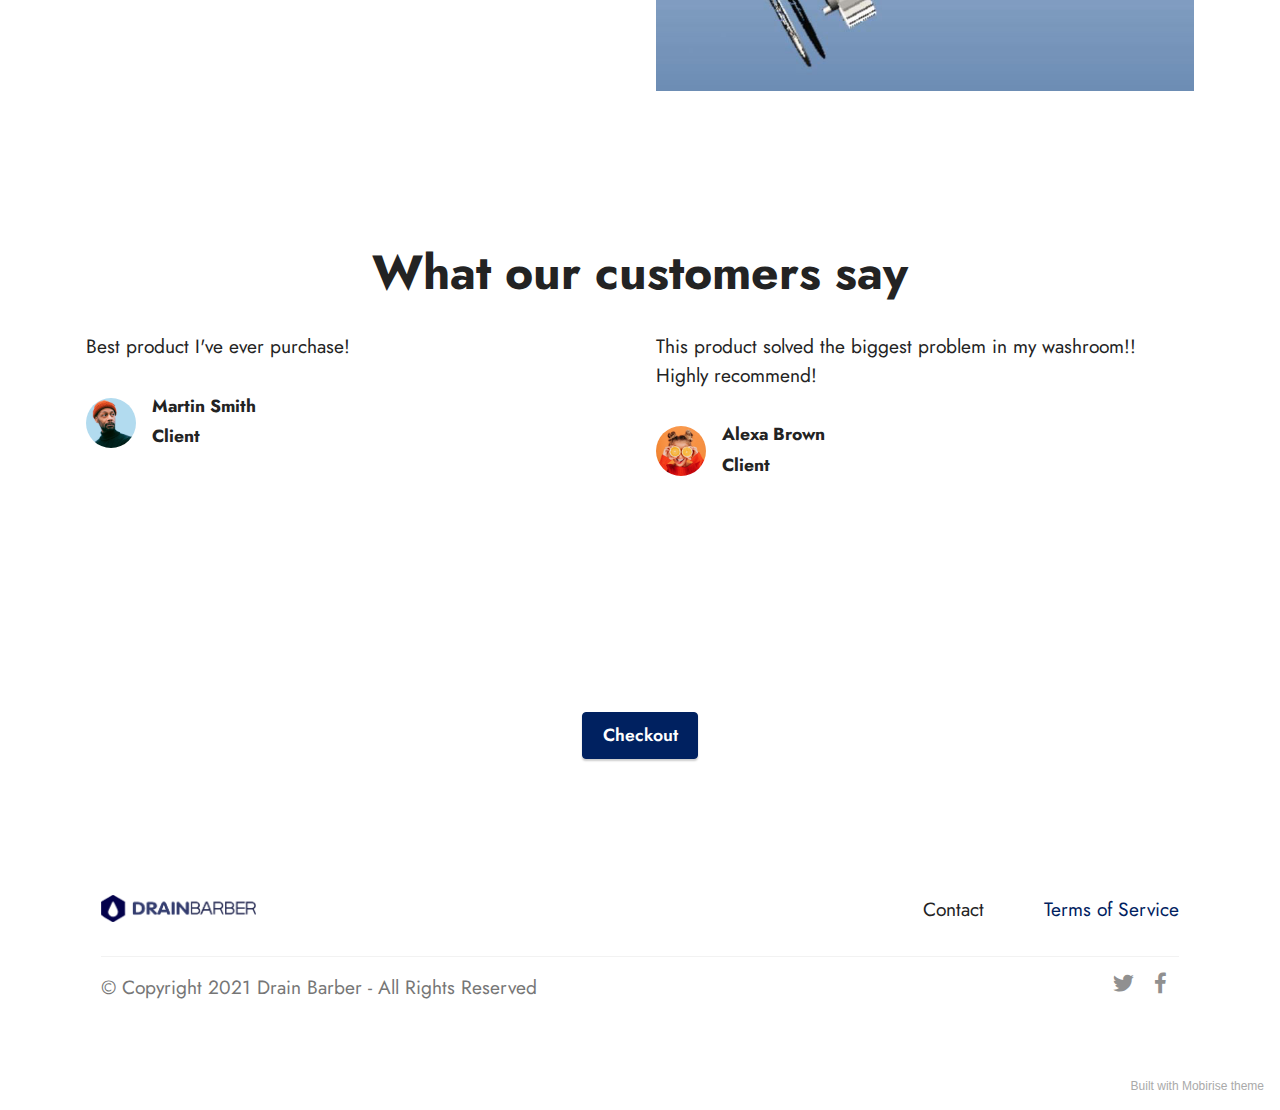
==== commit 7b62fb06: "Update" ====
--- a/page1.html
+++ b/page1.html
@@ -48,10 +48,7 @@
                 </div>
             </button>
             <div class="collapse navbar-collapse" id="navbarSupportedContent">
-                <ul class="navbar-nav nav-dropdown nav-right" data-app-modern-menu="true"><li class="nav-item"><a class="nav-link link text-black display-4" href="https://mobiri.se">
-                            About us</a></li>
-                    
-                    <li class="nav-item"><a class="nav-link link text-black display-4" href="https://mobiri.se">Contacts</a>
+                <ul class="navbar-nav nav-dropdown nav-right" data-app-modern-menu="true"><li class="nav-item"><a class="nav-link link text-black text-primary display-4" href="index.html#contacts2-4">Contacts</a>
                     </li></ul>
                 
                 
@@ -312,9 +309,7 @@
                 </div>
             </div>
             <div class="col-10 col-6">
-                <p class="mbr-text align-right links mbr-fonts-style display-7">
-                    <a href="#" class="text-black">About</a> &nbsp;&nbsp;&nbsp;&nbsp;<a href="#" class="text-black">Contact</a>
-                </p>
+                <p class="mbr-text align-right links mbr-fonts-style display-7">&nbsp; &nbsp; &nbsp;<a href="#" class="text-black">Contact</a>&nbsp; &nbsp; &nbsp; &nbsp; &nbsp; <a href="assets/files/Drain-BarberTOS.pdf" class="text-primary" target="_blank">Terms of Service</a></p>
             </div>
         </div>
         <!-- <div class="media-container-row">
@@ -328,7 +323,7 @@
             <div class="media-container-row">
                 <div class="col-md-6 copyright">
                     <p class="mbr-text mbr-fonts-style display-7">
-                        © Copyright 2021 DrainBarber - All Rights Reserved
+                        © Copyright 2021 Drain Barber - All Rights Reserved
                     </p>
                 </div>
                 <div class="col-md-6">
@@ -355,7 +350,7 @@
         </div>
 
     </div>
-</section><section style="background-color: #fff; font-family: -apple-system, BlinkMacSystemFont, 'Segoe UI', 'Roboto', 'Helvetica Neue', Arial, sans-serif; color:#aaa; font-size:12px; padding: 0; align-items: center; display: flex;"><a href="https://mobirise.site/z" style="flex: 1 1; height: 3rem; padding-left: 1rem;"></a><p style="flex: 0 0 auto; margin:0; padding-right:1rem;"><a href="https://mobirise.site/q" style="color:#aaa;">The web page</a> was built with Mobirise website template</p></section><script src="assets/web/assets/jquery/jquery.min.js"></script>  <script src="assets/popper/popper.min.js"></script>  <script src="assets/tether/tether.min.js"></script>  <script src="assets/bootstrap/js/bootstrap.min.js"></script>  <script src="assets/smoothscroll/smooth-scroll.js"></script>  <script src="assets/dropdown/js/nav-dropdown.js"></script>  <script src="assets/dropdown/js/navbar-dropdown.js"></script>  <script src="assets/touchswipe/jquery.touch-swipe.min.js"></script>  <script src="assets/theme/js/script.js"></script>  
+</section><section style="background-color: #fff; font-family: -apple-system, BlinkMacSystemFont, 'Segoe UI', 'Roboto', 'Helvetica Neue', Arial, sans-serif; color:#aaa; font-size:12px; padding: 0; align-items: center; display: flex;"><a href="https://mobirise.site/h" style="flex: 1 1; height: 3rem; padding-left: 1rem;"></a><p style="flex: 0 0 auto; margin:0; padding-right:1rem;">Built with <a href="https://mobirise.site/b" style="color:#aaa;">Mobirise</a> theme</p></section><script src="assets/web/assets/jquery/jquery.min.js"></script>  <script src="assets/popper/popper.min.js"></script>  <script src="assets/tether/tether.min.js"></script>  <script src="assets/bootstrap/js/bootstrap.min.js"></script>  <script src="assets/smoothscroll/smooth-scroll.js"></script>  <script src="assets/dropdown/js/nav-dropdown.js"></script>  <script src="assets/dropdown/js/navbar-dropdown.js"></script>  <script src="assets/touchswipe/jquery.touch-swipe.min.js"></script>  <script src="assets/theme/js/script.js"></script>  
   
   
 </body>
--- a/assets/mobirise/css/mbr-additional.css
+++ b/assets/mobirise/css/mbr-additional.css
@@ -1207,6 +1207,9 @@
 .cid-sn1TIJP08D .mbr-text {
   color: #767676;
 }
+.cid-sn1TIJP08D .links {
+  color: #000000;
+}
 @media (max-width: 767px) {
   .cid-sn1TIJP08D .links {
     text-align: center !important;
@@ -1802,6 +1805,9 @@
 .cid-sn1TIJP08D .mbr-text {
   color: #767676;
 }
+.cid-sn1TIJP08D .links {
+  color: #000000;
+}
 @media (max-width: 767px) {
   .cid-sn1TIJP08D .links {
     text-align: center !important;
@@ -2267,6 +2273,9 @@
 .cid-sn1TIJP08D .mbr-text {
   color: #767676;
 }
+.cid-sn1TIJP08D .links {
+  color: #000000;
+}
 @media (max-width: 767px) {
   .cid-sn1TIJP08D .links {
     text-align: center !important;
--- a/assets/mobirise/css/mbr-additional.css
+++ b/assets/mobirise/css/mbr-additional.css
@@ -1207,6 +1207,9 @@
 .cid-sn1TIJP08D .mbr-text {
   color: #767676;
 }
+.cid-sn1TIJP08D .links {
+  color: #000000;
+}
 @media (max-width: 767px) {
   .cid-sn1TIJP08D .links {
     text-align: center !important;
@@ -1802,6 +1805,9 @@
 .cid-sn1TIJP08D .mbr-text {
   color: #767676;
 }
+.cid-sn1TIJP08D .links {
+  color: #000000;
+}
 @media (max-width: 767px) {
   .cid-sn1TIJP08D .links {
     text-align: center !important;
@@ -2267,6 +2273,9 @@
 .cid-sn1TIJP08D .mbr-text {
   color: #767676;
 }
+.cid-sn1TIJP08D .links {
+  color: #000000;
+}
 @media (max-width: 767px) {
   .cid-sn1TIJP08D .links {
     text-align: center !important;
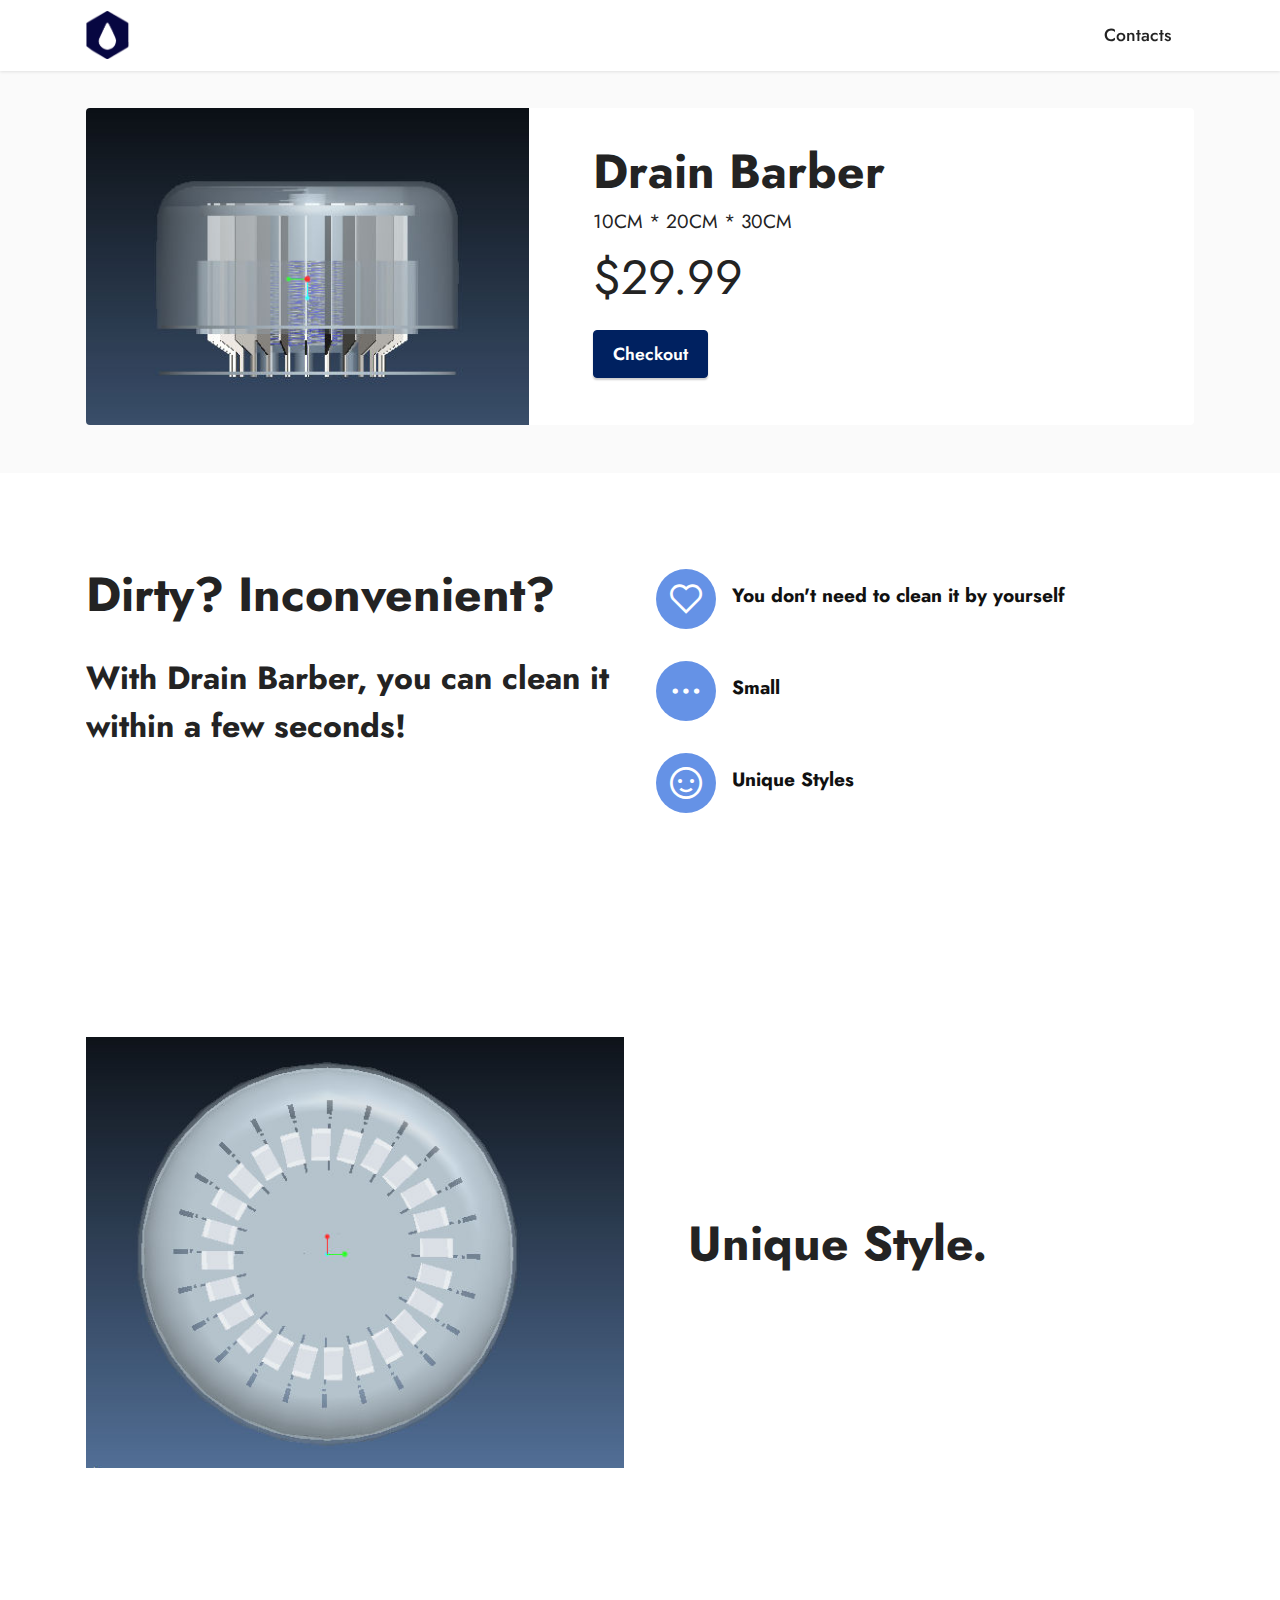
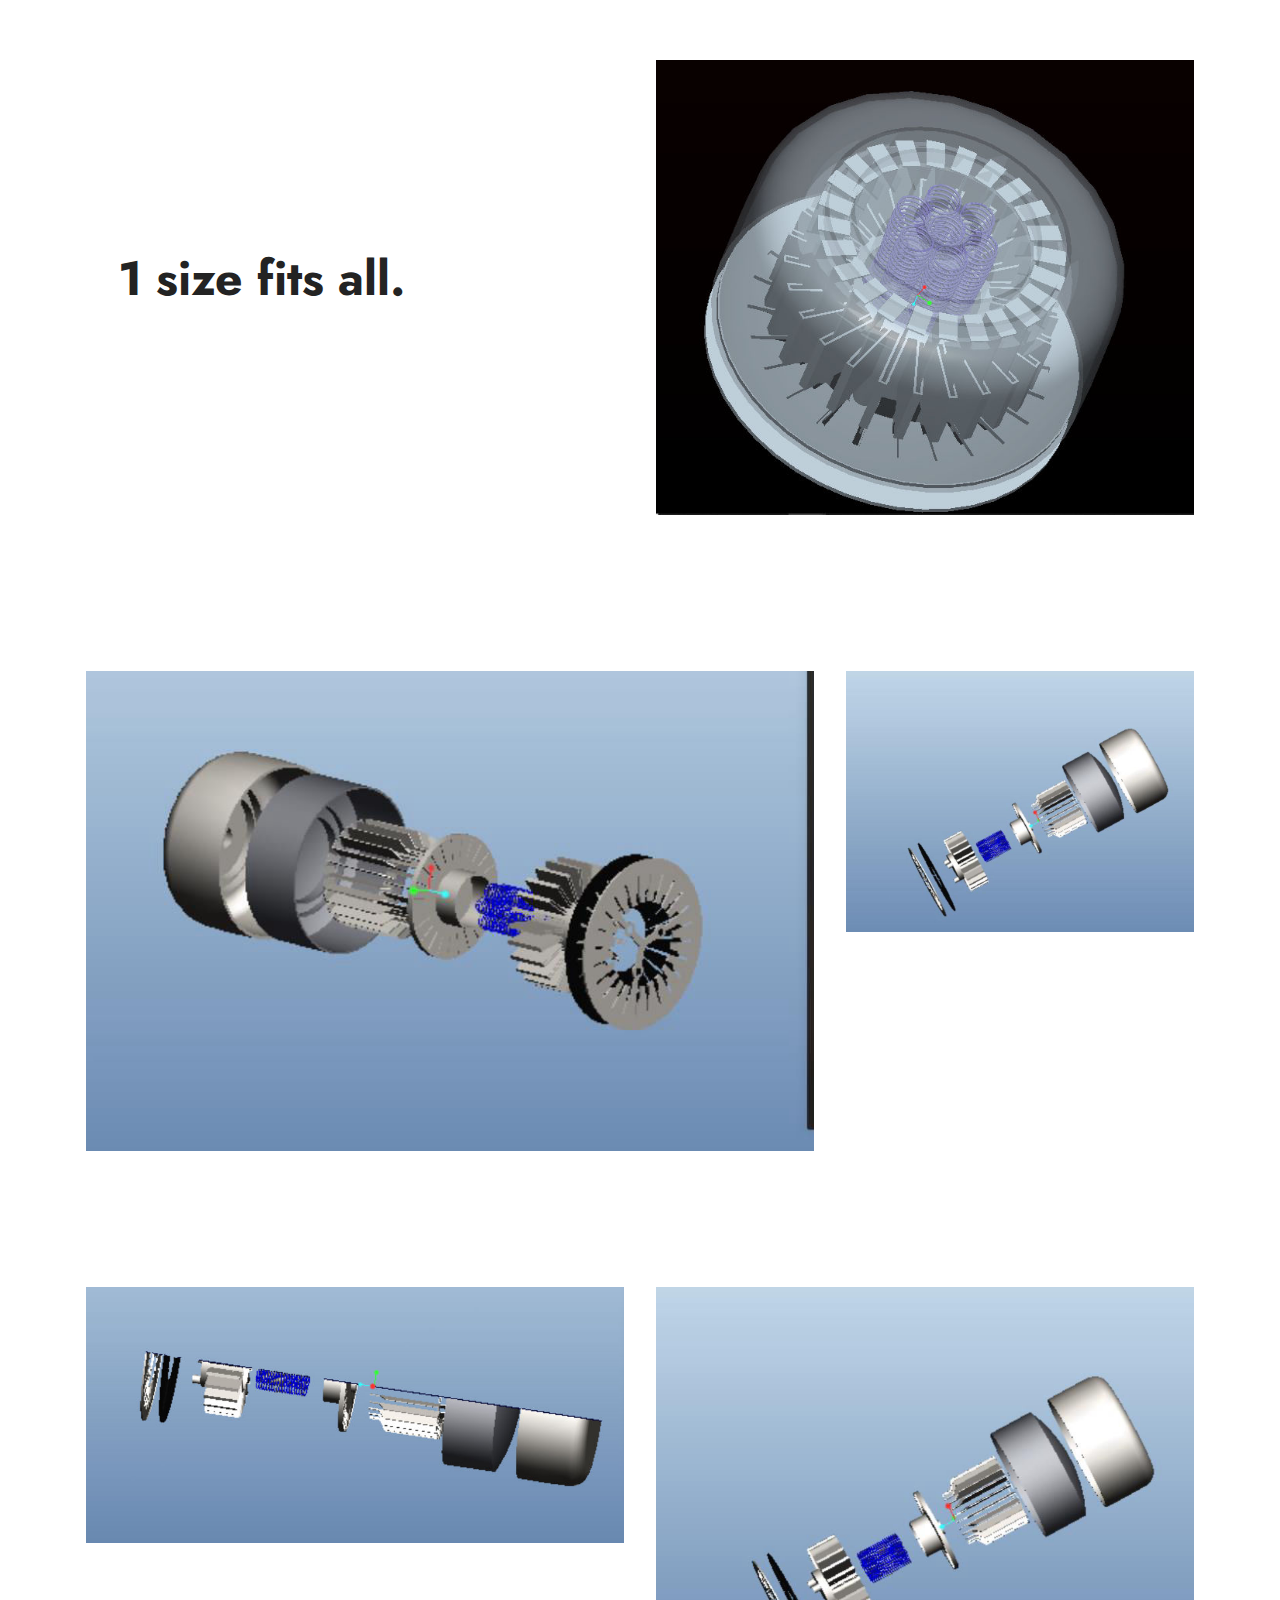
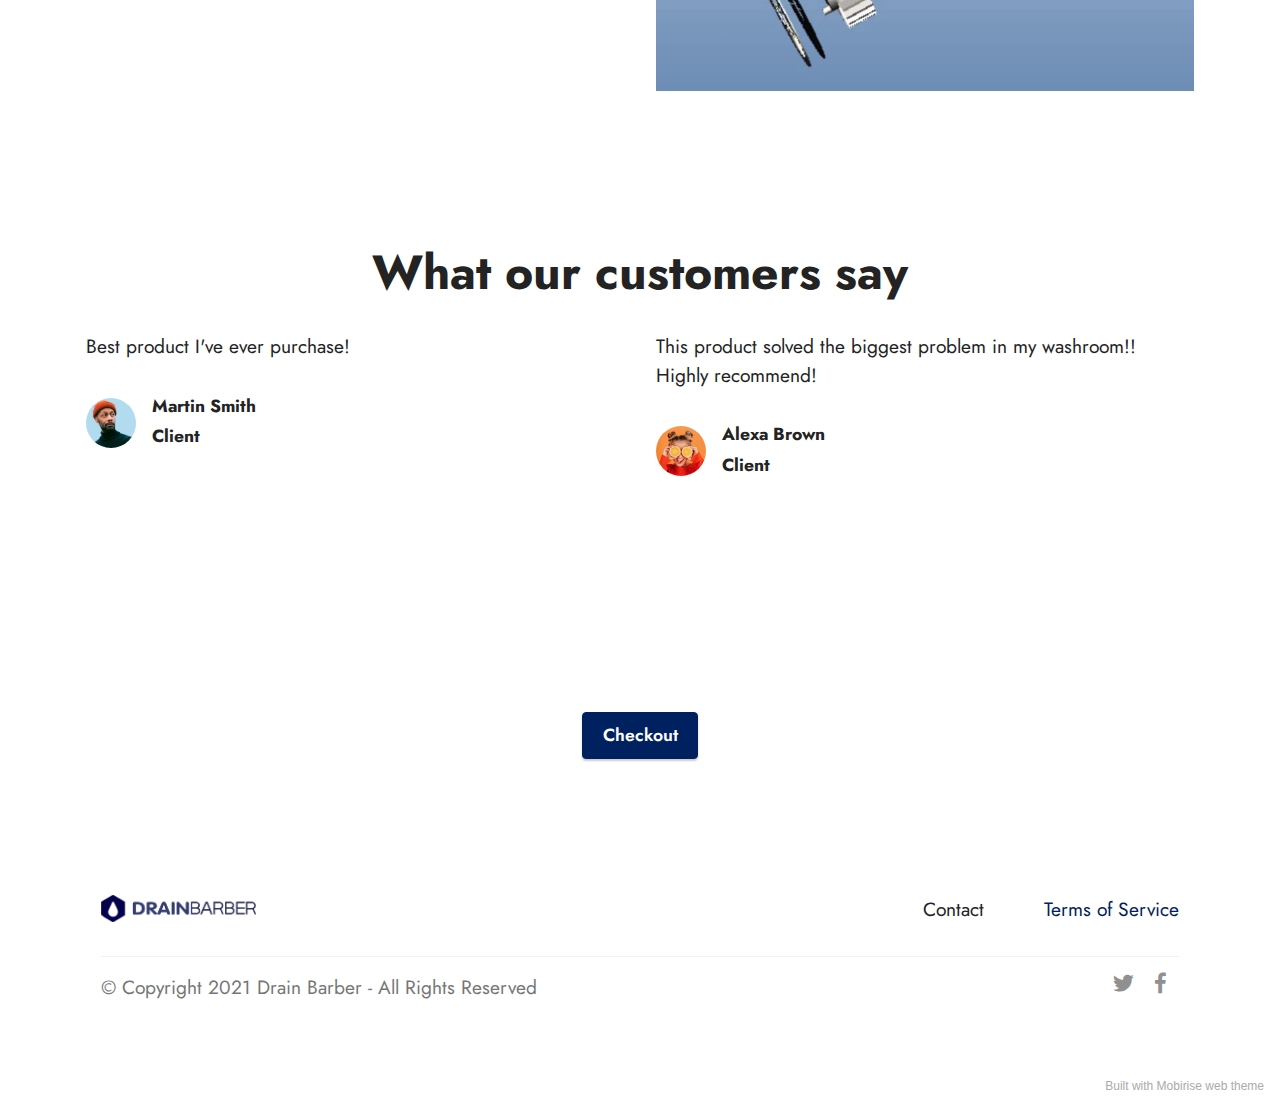
==== commit 987a4de7: "Commit" ====
--- a/page1.html
+++ b/page1.html
@@ -79,7 +79,7 @@
                             <span class="currentcost mbr-fonts-style pr-2 display-2">$29.99</span>
                             <span class="oldcost mbr-fonts-style display-2"></span>
                         </div>
-                        <div class="mbr-section-btn pt-3"><a href="page2.html" class="btn btn-primary display-4">Checkout</a></div>
+                        <div class="mbr-section-btn pt-3"><a href="page3.html" class="btn btn-primary display-4">Checkout</a></div>
                     </div>
                 </div>
             </div>
@@ -287,7 +287,7 @@
             <div class="col-12 col-lg-8">
                 
                 
-                <div class="mbr-section-btn"><a class="btn btn-primary display-4" href="page2.html">Checkout</a></div>
+                <div class="mbr-section-btn"><a class="btn btn-primary display-4" href="page3.html">Checkout</a></div>
             </div>
         </div>
     </div>
@@ -350,7 +350,7 @@
         </div>
 
     </div>
-</section><section style="background-color: #fff; font-family: -apple-system, BlinkMacSystemFont, 'Segoe UI', 'Roboto', 'Helvetica Neue', Arial, sans-serif; color:#aaa; font-size:12px; padding: 0; align-items: center; display: flex;"><a href="https://mobirise.site/h" style="flex: 1 1; height: 3rem; padding-left: 1rem;"></a><p style="flex: 0 0 auto; margin:0; padding-right:1rem;">Built with <a href="https://mobirise.site/b" style="color:#aaa;">Mobirise</a> theme</p></section><script src="assets/web/assets/jquery/jquery.min.js"></script>  <script src="assets/popper/popper.min.js"></script>  <script src="assets/tether/tether.min.js"></script>  <script src="assets/bootstrap/js/bootstrap.min.js"></script>  <script src="assets/smoothscroll/smooth-scroll.js"></script>  <script src="assets/dropdown/js/nav-dropdown.js"></script>  <script src="assets/dropdown/js/navbar-dropdown.js"></script>  <script src="assets/touchswipe/jquery.touch-swipe.min.js"></script>  <script src="assets/theme/js/script.js"></script>  
+</section><section style="background-color: #fff; font-family: -apple-system, BlinkMacSystemFont, 'Segoe UI', 'Roboto', 'Helvetica Neue', Arial, sans-serif; color:#aaa; font-size:12px; padding: 0; align-items: center; display: flex;"><a href="https://mobirise.site/q" style="flex: 1 1; height: 3rem; padding-left: 1rem;"></a><p style="flex: 0 0 auto; margin:0; padding-right:1rem;">Built with Mobirise <a href="https://mobirise.site/u" style="color:#aaa;">web</a> theme</p></section><script src="assets/web/assets/jquery/jquery.min.js"></script>  <script src="assets/popper/popper.min.js"></script>  <script src="assets/tether/tether.min.js"></script>  <script src="assets/bootstrap/js/bootstrap.min.js"></script>  <script src="assets/smoothscroll/smooth-scroll.js"></script>  <script src="assets/dropdown/js/nav-dropdown.js"></script>  <script src="assets/dropdown/js/navbar-dropdown.js"></script>  <script src="assets/touchswipe/jquery.touch-swipe.min.js"></script>  <script src="assets/theme/js/script.js"></script>  
   
   
 </body>
--- a/assets/mobirise/css/mbr-additional.css
+++ b/assets/mobirise/css/mbr-additional.css
@@ -2324,3 +2324,929 @@
     justify-content: center;
   }
 }
+.cid-sn1Rb7erC8 {
+  z-index: 1000;
+  width: 100%;
+  position: relative;
+  min-height: 60px;
+}
+.cid-sn1Rb7erC8 nav.navbar {
+  position: fixed;
+}
+.cid-sn1Rb7erC8 .dropdown-item:before {
+  font-family: Moririse2 !important;
+  content: "\e966";
+  display: inline-block;
+  width: 0;
+  position: absolute;
+  left: 1rem;
+  top: 0.5rem;
+  margin-right: 0.5rem;
+  line-height: 1;
+  font-size: inherit;
+  vertical-align: middle;
+  text-align: center;
+  overflow: hidden;
+  transform: scale(0, 1);
+  transition: all 0.25s ease-in-out;
+}
+.cid-sn1Rb7erC8 .dropdown-menu {
+  padding: 0;
+  border-radius: 4px;
+  box-shadow: 0 1px 3px 0 rgba(0, 0, 0, 0.1);
+}
+.cid-sn1Rb7erC8 .dropdown-item {
+  border-bottom: 1px solid #e6e6e6;
+}
+.cid-sn1Rb7erC8 .dropdown-item:hover,
+.cid-sn1Rb7erC8 .dropdown-item:focus {
+  background: #002160 !important;
+  color: white !important;
+}
+.cid-sn1Rb7erC8 .dropdown-item:first-child {
+  border-top-left-radius: 4px;
+  border-top-right-radius: 4px;
+}
+.cid-sn1Rb7erC8 .dropdown-item:last-child {
+  border-bottom: none;
+  border-bottom-left-radius: 4px;
+  border-bottom-right-radius: 4px;
+}
+.cid-sn1Rb7erC8 .nav-dropdown .link {
+  padding: 0 0.3em !important;
+  margin: 0.667em 1em !important;
+}
+.cid-sn1Rb7erC8 .nav-dropdown .link.dropdown-toggle::after {
+  margin-left: 0.5rem;
+  margin-top: 0.2rem;
+}
+.cid-sn1Rb7erC8 .nav-link {
+  position: relative;
+}
+.cid-sn1Rb7erC8 .container {
+  display: flex;
+  margin: auto;
+}
+.cid-sn1Rb7erC8 .iconfont-wrapper {
+  color: #000000 !important;
+  font-size: 1.5rem;
+  padding-right: 0.5rem;
+}
+.cid-sn1Rb7erC8 .dropdown-menu,
+.cid-sn1Rb7erC8 .navbar.opened {
+  background: #ffffff !important;
+}
+.cid-sn1Rb7erC8 .nav-item:focus,
+.cid-sn1Rb7erC8 .nav-link:focus {
+  outline: none;
+}
+.cid-sn1Rb7erC8 .dropdown .dropdown-menu .dropdown-item {
+  width: auto;
+  transition: all 0.25s ease-in-out;
+}
+.cid-sn1Rb7erC8 .dropdown .dropdown-menu .dropdown-item::after {
+  right: 0.5rem;
+}
+.cid-sn1Rb7erC8 .dropdown .dropdown-menu .dropdown-item .mbr-iconfont {
+  margin-right: 0.5rem;
+  vertical-align: sub;
+}
+.cid-sn1Rb7erC8 .dropdown .dropdown-menu .dropdown-item .mbr-iconfont:before {
+  display: inline-block;
+  transform: scale(1, 1);
+  transition: all 0.25s ease-in-out;
+}
+.cid-sn1Rb7erC8 .collapsed .dropdown-menu .dropdown-item:before {
+  display: none;
+}
+.cid-sn1Rb7erC8 .collapsed .dropdown .dropdown-menu .dropdown-item {
+  padding: 0.235em 1.5em 0.235em 1.5em !important;
+  transition: none;
+  margin: 0 !important;
+}
+.cid-sn1Rb7erC8 .navbar {
+  min-height: 70px;
+  transition: all 0.3s;
+  border-bottom: 1px solid transparent;
+  box-shadow: 0 1px 3px 0 rgba(0, 0, 0, 0.1);
+  background: #ffffff;
+}
+.cid-sn1Rb7erC8 .navbar.opened {
+  transition: all 0.3s;
+}
+.cid-sn1Rb7erC8 .navbar .dropdown-item {
+  padding: 0.5rem 1.8rem;
+}
+.cid-sn1Rb7erC8 .navbar .navbar-logo img {
+  width: auto;
+}
+.cid-sn1Rb7erC8 .navbar .navbar-collapse {
+  justify-content: flex-end;
+  z-index: 1;
+}
+.cid-sn1Rb7erC8 .navbar.collapsed {
+  justify-content: center;
+}
+.cid-sn1Rb7erC8 .navbar.collapsed .nav-item .nav-link::before {
+  display: none;
+}
+.cid-sn1Rb7erC8 .navbar.collapsed.opened .dropdown-menu {
+  top: 0;
+}
+@media (min-width: 992px) {
+  .cid-sn1Rb7erC8 .navbar.collapsed.opened:not(.navbar-short) .navbar-collapse {
+    max-height: calc(98.5vh - 3rem);
+  }
+}
+.cid-sn1Rb7erC8 .navbar.collapsed .dropdown-menu .dropdown-submenu {
+  left: 0 !important;
+}
+.cid-sn1Rb7erC8 .navbar.collapsed .dropdown-menu .dropdown-item:after {
+  right: auto;
+}
+.cid-sn1Rb7erC8 .navbar.collapsed .dropdown-menu .dropdown-toggle[data-toggle="dropdown-submenu"]:after {
+  margin-left: 0.5rem;
+  margin-top: 0.2rem;
+  border-top: 0.35em solid;
+  border-right: 0.35em solid transparent;
+  border-left: 0.35em solid transparent;
+  border-bottom: 0;
+  top: 41%;
+}
+.cid-sn1Rb7erC8 .navbar.collapsed ul.navbar-nav li {
+  margin: auto;
+}
+.cid-sn1Rb7erC8 .navbar.collapsed .dropdown-menu .dropdown-item {
+  padding: 0.25rem 1.5rem;
+  text-align: center;
+}
+.cid-sn1Rb7erC8 .navbar.collapsed .icons-menu {
+  padding-left: 0;
+  padding-right: 0;
+  padding-top: 0.5rem;
+  padding-bottom: 0.5rem;
+}
+@media (max-width: 991px) {
+  .cid-sn1Rb7erC8 .navbar .nav-item .nav-link::before {
+    display: none;
+  }
+  .cid-sn1Rb7erC8 .navbar.opened .dropdown-menu {
+    top: 0;
+  }
+  .cid-sn1Rb7erC8 .navbar .dropdown-menu .dropdown-submenu {
+    left: 0 !important;
+  }
+  .cid-sn1Rb7erC8 .navbar .dropdown-menu .dropdown-item:after {
+    right: auto;
+  }
+  .cid-sn1Rb7erC8 .navbar .dropdown-menu .dropdown-toggle[data-toggle="dropdown-submenu"]:after {
+    margin-left: 0.5rem;
+    margin-top: 0.2rem;
+    border-top: 0.35em solid;
+    border-right: 0.35em solid transparent;
+    border-left: 0.35em solid transparent;
+    border-bottom: 0;
+    top: 40%;
+  }
+  .cid-sn1Rb7erC8 .navbar .navbar-logo img {
+    height: 3rem !important;
+  }
+  .cid-sn1Rb7erC8 .navbar ul.navbar-nav li {
+    margin: auto;
+  }
+  .cid-sn1Rb7erC8 .navbar .dropdown-menu .dropdown-item {
+    padding: 0.25rem 1.5rem !important;
+    text-align: center;
+  }
+  .cid-sn1Rb7erC8 .navbar .navbar-brand {
+    flex-shrink: initial;
+    flex-basis: auto;
+    word-break: break-word;
+    padding-right: 2rem;
+  }
+  .cid-sn1Rb7erC8 .navbar .navbar-toggler {
+    flex-basis: auto;
+  }
+  .cid-sn1Rb7erC8 .navbar .icons-menu {
+    padding-left: 0;
+    padding-top: 0.5rem;
+    padding-bottom: 0.5rem;
+  }
+}
+.cid-sn1Rb7erC8 .navbar.navbar-short {
+  min-height: 60px;
+}
+.cid-sn1Rb7erC8 .navbar.navbar-short .navbar-logo img {
+  height: 2.5rem !important;
+}
+.cid-sn1Rb7erC8 .navbar.navbar-short .navbar-brand {
+  min-height: 60px;
+  padding: 0;
+}
+.cid-sn1Rb7erC8 .navbar-brand {
+  min-height: 70px;
+  flex-shrink: 0;
+  align-items: center;
+  margin-right: 0;
+  padding: 0;
+  transition: all 0.3s;
+  word-break: break-word;
+  z-index: 1;
+}
+.cid-sn1Rb7erC8 .navbar-brand .navbar-caption {
+  line-height: inherit !important;
+}
+.cid-sn1Rb7erC8 .navbar-brand .navbar-logo a {
+  outline: none;
+}
+.cid-sn1Rb7erC8 .dropdown-item.active,
+.cid-sn1Rb7erC8 .dropdown-item:active {
+  background-color: transparent;
+}
+.cid-sn1Rb7erC8 .navbar-expand-lg .navbar-nav .nav-link {
+  padding: 0;
+}
+.cid-sn1Rb7erC8 .nav-dropdown .link.dropdown-toggle {
+  margin-right: 1.667em;
+}
+.cid-sn1Rb7erC8 .nav-dropdown .link.dropdown-toggle[aria-expanded="true"] {
+  margin-right: 0;
+  padding: 0.667em 1.667em;
+}
+.cid-sn1Rb7erC8 .navbar.navbar-expand-lg .dropdown .dropdown-menu {
+  background: #ffffff;
+}
+.cid-sn1Rb7erC8 .navbar.navbar-expand-lg .dropdown .dropdown-menu .dropdown-submenu {
+  margin: 0;
+  left: 100%;
+}
+.cid-sn1Rb7erC8 .navbar .dropdown.open > .dropdown-menu {
+  display: block;
+}
+.cid-sn1Rb7erC8 ul.navbar-nav {
+  flex-wrap: wrap;
+}
+.cid-sn1Rb7erC8 .navbar-buttons {
+  text-align: center;
+  min-width: 170px;
+}
+.cid-sn1Rb7erC8 button.navbar-toggler {
+  outline: none;
+  width: 31px;
+  height: 20px;
+  cursor: pointer;
+  transition: all 0.2s;
+  position: relative;
+  align-self: center;
+}
+.cid-sn1Rb7erC8 button.navbar-toggler .hamburger span {
+  position: absolute;
+  right: 0;
+  width: 30px;
+  height: 2px;
+  border-right: 5px;
+  background-color: #000000;
+}
+.cid-sn1Rb7erC8 button.navbar-toggler .hamburger span:nth-child(1) {
+  top: 0;
+  transition: all 0.2s;
+}
+.cid-sn1Rb7erC8 button.navbar-toggler .hamburger span:nth-child(2) {
+  top: 8px;
+  transition: all 0.15s;
+}
+.cid-sn1Rb7erC8 button.navbar-toggler .hamburger span:nth-child(3) {
+  top: 8px;
+  transition: all 0.15s;
+}
+.cid-sn1Rb7erC8 button.navbar-toggler .hamburger span:nth-child(4) {
+  top: 16px;
+  transition: all 0.2s;
+}
+.cid-sn1Rb7erC8 nav.opened .hamburger span:nth-child(1) {
+  top: 8px;
+  width: 0;
+  opacity: 0;
+  right: 50%;
+  transition: all 0.2s;
+}
+.cid-sn1Rb7erC8 nav.opened .hamburger span:nth-child(2) {
+  transform: rotate(45deg);
+  transition: all 0.25s;
+}
+.cid-sn1Rb7erC8 nav.opened .hamburger span:nth-child(3) {
+  transform: rotate(-45deg);
+  transition: all 0.25s;
+}
+.cid-sn1Rb7erC8 nav.opened .hamburger span:nth-child(4) {
+  top: 8px;
+  width: 0;
+  opacity: 0;
+  right: 50%;
+  transition: all 0.2s;
+}
+.cid-sn1Rb7erC8 .navbar-dropdown {
+  padding: 0 1rem;
+  position: fixed;
+}
+.cid-sn1Rb7erC8 a.nav-link {
+  display: flex;
+  align-items: center;
+  justify-content: center;
+}
+.cid-sn1Rb7erC8 .icons-menu {
+  flex-wrap: nowrap;
+  display: flex;
+  justify-content: center;
+  padding-left: 1rem;
+  padding-right: 1rem;
+  padding-top: 0.3rem;
+  text-align: center;
+}
+@media screen and (-ms-high-contrast: active), (-ms-high-contrast: none) {
+  .cid-sn1Rb7erC8 .navbar {
+    height: 70px;
+  }
+  .cid-sn1Rb7erC8 .navbar.opened {
+    height: auto;
+  }
+  .cid-sn1Rb7erC8 .nav-item .nav-link:hover::before {
+    width: 175%;
+    max-width: calc(100% + 2rem);
+    left: -1rem;
+  }
+}
+.cid-sobBSDX8jv {
+  padding-top: 6rem;
+  padding-bottom: 0rem;
+  background-color: #ffffff;
+}
+.cid-sobBSDX8jv .mbr-section-title {
+  color: #0042be;
+}
+.cid-sobBSDX8jv .mbr-text,
+.cid-sobBSDX8jv .mbr-section-btn {
+  color: #0042be;
+}
+.cid-sobBVIcQqh {
+  padding-top: 0rem;
+  padding-bottom: 0rem;
+  background-color: #ffffff;
+}
+.cid-sobBVIcQqh .card {
+  border-radius: 0;
+}
+@media (min-width: 992px) {
+  .cid-sobBVIcQqh .card {
+    border-right: 1px solid white;
+  }
+}
+@media (max-width: 991px) {
+  .cid-sobBVIcQqh .card {
+    border-right: 0px;
+    border-bottom: 1px solid white;
+  }
+}
+.cid-sobBVIcQqh .wrapper {
+  padding: 30px 0;
+}
+.cid-sobBVIcQqh .mbr-section-title {
+  color: #fafafa;
+}
+.cid-sobBVIcQqh .mbr-text,
+.cid-sobBVIcQqh .mbr-section-btn {
+  color: #ffffff;
+}
+.cid-sn1TIJP08D {
+  padding-top: 30px;
+  padding-bottom: 45px;
+  background-color: #ffffff;
+}
+@media (max-width: 767px) {
+  .cid-sn1TIJP08D .media-wrap {
+    margin-bottom: 1rem;
+    text-align: center;
+  }
+}
+.cid-sn1TIJP08D .mbr-text {
+  color: #767676;
+}
+.cid-sn1TIJP08D .links {
+  color: #000000;
+}
+@media (max-width: 767px) {
+  .cid-sn1TIJP08D .links {
+    text-align: center !important;
+  }
+}
+@media (max-width: 767px) {
+  .cid-sn1TIJP08D .footer-lower .copyright {
+    margin-bottom: 1rem;
+    text-align: center;
+  }
+}
+.cid-sn1TIJP08D .footer-lower hr {
+  margin: 1rem 0;
+  border-color: #000;
+  opacity: 0.05;
+}
+.cid-sn1TIJP08D .footer-lower .social-list {
+  padding-left: 0;
+  margin-bottom: 0;
+  list-style: none;
+  display: flex;
+  -webkit-flex-wrap: wrap;
+  flex-wrap: wrap;
+  -webkit-justify-content: flex-end;
+  justify-content: flex-end;
+}
+.cid-sn1TIJP08D .footer-lower .social-list .mbr-iconfont-social {
+  font-size: 1.3rem;
+  color: #232323;
+}
+.cid-sn1TIJP08D .footer-lower .social-list .soc-item {
+  margin: 0 0.5rem;
+}
+.cid-sn1TIJP08D .footer-lower .social-list a {
+  margin: 0;
+  opacity: 0.5;
+  -webkit-transition: 0.2s linear;
+  transition: 0.2s linear;
+}
+.cid-sn1TIJP08D .footer-lower .social-list a:hover {
+  opacity: 1;
+}
+@media (max-width: 767px) {
+  .cid-sn1TIJP08D .footer-lower .social-list {
+    -webkit-justify-content: center;
+    justify-content: center;
+  }
+}
+.cid-sobCWDoQpe {
+  z-index: 1000;
+  width: 100%;
+  position: relative;
+  min-height: 60px;
+}
+.cid-sobCWDoQpe nav.navbar {
+  position: fixed;
+}
+.cid-sobCWDoQpe .dropdown-item:before {
+  font-family: Moririse2 !important;
+  content: "\e966";
+  display: inline-block;
+  width: 0;
+  position: absolute;
+  left: 1rem;
+  top: 0.5rem;
+  margin-right: 0.5rem;
+  line-height: 1;
+  font-size: inherit;
+  vertical-align: middle;
+  text-align: center;
+  overflow: hidden;
+  transform: scale(0, 1);
+  transition: all 0.25s ease-in-out;
+}
+.cid-sobCWDoQpe .dropdown-menu {
+  padding: 0;
+  border-radius: 4px;
+  box-shadow: 0 1px 3px 0 rgba(0, 0, 0, 0.1);
+}
+.cid-sobCWDoQpe .dropdown-item {
+  border-bottom: 1px solid #e6e6e6;
+}
+.cid-sobCWDoQpe .dropdown-item:hover,
+.cid-sobCWDoQpe .dropdown-item:focus {
+  background: #002160 !important;
+  color: white !important;
+}
+.cid-sobCWDoQpe .dropdown-item:first-child {
+  border-top-left-radius: 4px;
+  border-top-right-radius: 4px;
+}
+.cid-sobCWDoQpe .dropdown-item:last-child {
+  border-bottom: none;
+  border-bottom-left-radius: 4px;
+  border-bottom-right-radius: 4px;
+}
+.cid-sobCWDoQpe .nav-dropdown .link {
+  padding: 0 0.3em !important;
+  margin: 0.667em 1em !important;
+}
+.cid-sobCWDoQpe .nav-dropdown .link.dropdown-toggle::after {
+  margin-left: 0.5rem;
+  margin-top: 0.2rem;
+}
+.cid-sobCWDoQpe .nav-link {
+  position: relative;
+}
+.cid-sobCWDoQpe .container {
+  display: flex;
+  margin: auto;
+}
+.cid-sobCWDoQpe .iconfont-wrapper {
+  color: #000000 !important;
+  font-size: 1.5rem;
+  padding-right: 0.5rem;
+}
+.cid-sobCWDoQpe .dropdown-menu,
+.cid-sobCWDoQpe .navbar.opened {
+  background: #ffffff !important;
+}
+.cid-sobCWDoQpe .nav-item:focus,
+.cid-sobCWDoQpe .nav-link:focus {
+  outline: none;
+}
+.cid-sobCWDoQpe .dropdown .dropdown-menu .dropdown-item {
+  width: auto;
+  transition: all 0.25s ease-in-out;
+}
+.cid-sobCWDoQpe .dropdown .dropdown-menu .dropdown-item::after {
+  right: 0.5rem;
+}
+.cid-sobCWDoQpe .dropdown .dropdown-menu .dropdown-item .mbr-iconfont {
+  margin-right: 0.5rem;
+  vertical-align: sub;
+}
+.cid-sobCWDoQpe .dropdown .dropdown-menu .dropdown-item .mbr-iconfont:before {
+  display: inline-block;
+  transform: scale(1, 1);
+  transition: all 0.25s ease-in-out;
+}
+.cid-sobCWDoQpe .collapsed .dropdown-menu .dropdown-item:before {
+  display: none;
+}
+.cid-sobCWDoQpe .collapsed .dropdown .dropdown-menu .dropdown-item {
+  padding: 0.235em 1.5em 0.235em 1.5em !important;
+  transition: none;
+  margin: 0 !important;
+}
+.cid-sobCWDoQpe .navbar {
+  min-height: 70px;
+  transition: all 0.3s;
+  border-bottom: 1px solid transparent;
+  box-shadow: 0 1px 3px 0 rgba(0, 0, 0, 0.1);
+  background: #ffffff;
+}
+.cid-sobCWDoQpe .navbar.opened {
+  transition: all 0.3s;
+}
+.cid-sobCWDoQpe .navbar .dropdown-item {
+  padding: 0.5rem 1.8rem;
+}
+.cid-sobCWDoQpe .navbar .navbar-logo img {
+  width: auto;
+}
+.cid-sobCWDoQpe .navbar .navbar-collapse {
+  justify-content: flex-end;
+  z-index: 1;
+}
+.cid-sobCWDoQpe .navbar.collapsed {
+  justify-content: center;
+}
+.cid-sobCWDoQpe .navbar.collapsed .nav-item .nav-link::before {
+  display: none;
+}
+.cid-sobCWDoQpe .navbar.collapsed.opened .dropdown-menu {
+  top: 0;
+}
+@media (min-width: 992px) {
+  .cid-sobCWDoQpe .navbar.collapsed.opened:not(.navbar-short) .navbar-collapse {
+    max-height: calc(98.5vh - 3rem);
+  }
+}
+.cid-sobCWDoQpe .navbar.collapsed .dropdown-menu .dropdown-submenu {
+  left: 0 !important;
+}
+.cid-sobCWDoQpe .navbar.collapsed .dropdown-menu .dropdown-item:after {
+  right: auto;
+}
+.cid-sobCWDoQpe .navbar.collapsed .dropdown-menu .dropdown-toggle[data-toggle="dropdown-submenu"]:after {
+  margin-left: 0.5rem;
+  margin-top: 0.2rem;
+  border-top: 0.35em solid;
+  border-right: 0.35em solid transparent;
+  border-left: 0.35em solid transparent;
+  border-bottom: 0;
+  top: 41%;
+}
+.cid-sobCWDoQpe .navbar.collapsed ul.navbar-nav li {
+  margin: auto;
+}
+.cid-sobCWDoQpe .navbar.collapsed .dropdown-menu .dropdown-item {
+  padding: 0.25rem 1.5rem;
+  text-align: center;
+}
+.cid-sobCWDoQpe .navbar.collapsed .icons-menu {
+  padding-left: 0;
+  padding-right: 0;
+  padding-top: 0.5rem;
+  padding-bottom: 0.5rem;
+}
+@media (max-width: 991px) {
+  .cid-sobCWDoQpe .navbar .nav-item .nav-link::before {
+    display: none;
+  }
+  .cid-sobCWDoQpe .navbar.opened .dropdown-menu {
+    top: 0;
+  }
+  .cid-sobCWDoQpe .navbar .dropdown-menu .dropdown-submenu {
+    left: 0 !important;
+  }
+  .cid-sobCWDoQpe .navbar .dropdown-menu .dropdown-item:after {
+    right: auto;
+  }
+  .cid-sobCWDoQpe .navbar .dropdown-menu .dropdown-toggle[data-toggle="dropdown-submenu"]:after {
+    margin-left: 0.5rem;
+    margin-top: 0.2rem;
+    border-top: 0.35em solid;
+    border-right: 0.35em solid transparent;
+    border-left: 0.35em solid transparent;
+    border-bottom: 0;
+    top: 40%;
+  }
+  .cid-sobCWDoQpe .navbar .navbar-logo img {
+    height: 3rem !important;
+  }
+  .cid-sobCWDoQpe .navbar ul.navbar-nav li {
+    margin: auto;
+  }
+  .cid-sobCWDoQpe .navbar .dropdown-menu .dropdown-item {
+    padding: 0.25rem 1.5rem !important;
+    text-align: center;
+  }
+  .cid-sobCWDoQpe .navbar .navbar-brand {
+    flex-shrink: initial;
+    flex-basis: auto;
+    word-break: break-word;
+    padding-right: 2rem;
+  }
+  .cid-sobCWDoQpe .navbar .navbar-toggler {
+    flex-basis: auto;
+  }
+  .cid-sobCWDoQpe .navbar .icons-menu {
+    padding-left: 0;
+    padding-top: 0.5rem;
+    padding-bottom: 0.5rem;
+  }
+}
+.cid-sobCWDoQpe .navbar.navbar-short {
+  min-height: 60px;
+}
+.cid-sobCWDoQpe .navbar.navbar-short .navbar-logo img {
+  height: 2.5rem !important;
+}
+.cid-sobCWDoQpe .navbar.navbar-short .navbar-brand {
+  min-height: 60px;
+  padding: 0;
+}
+.cid-sobCWDoQpe .navbar-brand {
+  min-height: 70px;
+  flex-shrink: 0;
+  align-items: center;
+  margin-right: 0;
+  padding: 0;
+  transition: all 0.3s;
+  word-break: break-word;
+  z-index: 1;
+}
+.cid-sobCWDoQpe .navbar-brand .navbar-caption {
+  line-height: inherit !important;
+}
+.cid-sobCWDoQpe .navbar-brand .navbar-logo a {
+  outline: none;
+}
+.cid-sobCWDoQpe .dropdown-item.active,
+.cid-sobCWDoQpe .dropdown-item:active {
+  background-color: transparent;
+}
+.cid-sobCWDoQpe .navbar-expand-lg .navbar-nav .nav-link {
+  padding: 0;
+}
+.cid-sobCWDoQpe .nav-dropdown .link.dropdown-toggle {
+  margin-right: 1.667em;
+}
+.cid-sobCWDoQpe .nav-dropdown .link.dropdown-toggle[aria-expanded="true"] {
+  margin-right: 0;
+  padding: 0.667em 1.667em;
+}
+.cid-sobCWDoQpe .navbar.navbar-expand-lg .dropdown .dropdown-menu {
+  background: #ffffff;
+}
+.cid-sobCWDoQpe .navbar.navbar-expand-lg .dropdown .dropdown-menu .dropdown-submenu {
+  margin: 0;
+  left: 100%;
+}
+.cid-sobCWDoQpe .navbar .dropdown.open > .dropdown-menu {
+  display: block;
+}
+.cid-sobCWDoQpe ul.navbar-nav {
+  flex-wrap: wrap;
+}
+.cid-sobCWDoQpe .navbar-buttons {
+  text-align: center;
+  min-width: 170px;
+}
+.cid-sobCWDoQpe button.navbar-toggler {
+  outline: none;
+  width: 31px;
+  height: 20px;
+  cursor: pointer;
+  transition: all 0.2s;
+  position: relative;
+  align-self: center;
+}
+.cid-sobCWDoQpe button.navbar-toggler .hamburger span {
+  position: absolute;
+  right: 0;
+  width: 30px;
+  height: 2px;
+  border-right: 5px;
+  background-color: #000000;
+}
+.cid-sobCWDoQpe button.navbar-toggler .hamburger span:nth-child(1) {
+  top: 0;
+  transition: all 0.2s;
+}
+.cid-sobCWDoQpe button.navbar-toggler .hamburger span:nth-child(2) {
+  top: 8px;
+  transition: all 0.15s;
+}
+.cid-sobCWDoQpe button.navbar-toggler .hamburger span:nth-child(3) {
+  top: 8px;
+  transition: all 0.15s;
+}
+.cid-sobCWDoQpe button.navbar-toggler .hamburger span:nth-child(4) {
+  top: 16px;
+  transition: all 0.2s;
+}
+.cid-sobCWDoQpe nav.opened .hamburger span:nth-child(1) {
+  top: 8px;
+  width: 0;
+  opacity: 0;
+  right: 50%;
+  transition: all 0.2s;
+}
+.cid-sobCWDoQpe nav.opened .hamburger span:nth-child(2) {
+  transform: rotate(45deg);
+  transition: all 0.25s;
+}
+.cid-sobCWDoQpe nav.opened .hamburger span:nth-child(3) {
+  transform: rotate(-45deg);
+  transition: all 0.25s;
+}
+.cid-sobCWDoQpe nav.opened .hamburger span:nth-child(4) {
+  top: 8px;
+  width: 0;
+  opacity: 0;
+  right: 50%;
+  transition: all 0.2s;
+}
+.cid-sobCWDoQpe .navbar-dropdown {
+  padding: 0 1rem;
+  position: fixed;
+}
+.cid-sobCWDoQpe a.nav-link {
+  display: flex;
+  align-items: center;
+  justify-content: center;
+}
+.cid-sobCWDoQpe .icons-menu {
+  flex-wrap: nowrap;
+  display: flex;
+  justify-content: center;
+  padding-left: 1rem;
+  padding-right: 1rem;
+  padding-top: 0.3rem;
+  text-align: center;
+}
+@media screen and (-ms-high-contrast: active), (-ms-high-contrast: none) {
+  .cid-sobCWDoQpe .navbar {
+    height: 70px;
+  }
+  .cid-sobCWDoQpe .navbar.opened {
+    height: auto;
+  }
+  .cid-sobCWDoQpe .nav-item .nav-link:hover::before {
+    width: 175%;
+    max-width: calc(100% + 2rem);
+    left: -1rem;
+  }
+}
+.cid-sobCWDGr9t {
+  padding-top: 6rem;
+  padding-bottom: 0rem;
+  background-color: #ffffff;
+}
+.cid-sobCWDGr9t .card-wrapper {
+  background-color: #fafafa;
+  margin-bottom: 2rem;
+  border-radius: 4px;
+  background: #fafafa;
+  transition: all 0.3s;
+  padding: 2rem;
+  padding-top: 3rem;
+}
+.cid-sobCWDGr9t .mbr-section-title,
+.cid-sobCWDGr9t .mbr-section-subtitle {
+  text-align: center;
+}
+@media (min-width: 992px) {
+  .cid-sobCWDGr9t .card-wrapper {
+    padding-left: 4rem;
+    padding-right: 4rem;
+  }
+}
+@media (max-width: 767px) {
+  .cid-sobCWDGr9t .card-wrapper {
+    padding: 1rem;
+    padding-top: 2rem;
+  }
+}
+.cid-sobCWEalvp {
+  padding-top: 6rem;
+  padding-bottom: 6rem;
+  background-color: #fafafa;
+}
+.cid-sobCWEalvp .mbr-overlay {
+  background-color: #ffffff;
+  opacity: 0.4;
+}
+.cid-sobCWEalvp form .mbr-section-btn {
+  text-align: center;
+  width: 100%;
+}
+.cid-sobCWEalvp form .mbr-section-btn .btn {
+  display: inline-flex;
+}
+@media (max-width: 991px) {
+  .cid-sobCWEalvp form .mbr-section-btn .btn {
+    width: 100%;
+  }
+}
+.cid-sobCWEk41w {
+  padding-top: 30px;
+  padding-bottom: 45px;
+  background-color: #ffffff;
+}
+@media (max-width: 767px) {
+  .cid-sobCWEk41w .media-wrap {
+    margin-bottom: 1rem;
+    text-align: center;
+  }
+}
+.cid-sobCWEk41w .mbr-text {
+  color: #767676;
+}
+.cid-sobCWEk41w .links {
+  color: #000000;
+}
+@media (max-width: 767px) {
+  .cid-sobCWEk41w .links {
+    text-align: center !important;
+  }
+}
+@media (max-width: 767px) {
+  .cid-sobCWEk41w .footer-lower .copyright {
+    margin-bottom: 1rem;
+    text-align: center;
+  }
+}
+.cid-sobCWEk41w .footer-lower hr {
+  margin: 1rem 0;
+  border-color: #000;
+  opacity: 0.05;
+}
+.cid-sobCWEk41w .footer-lower .social-list {
+  padding-left: 0;
+  margin-bottom: 0;
+  list-style: none;
+  display: flex;
+  -webkit-flex-wrap: wrap;
+  flex-wrap: wrap;
+  -webkit-justify-content: flex-end;
+  justify-content: flex-end;
+}
+.cid-sobCWEk41w .footer-lower .social-list .mbr-iconfont-social {
+  font-size: 1.3rem;
+  color: #232323;
+}
+.cid-sobCWEk41w .footer-lower .social-list .soc-item {
+  margin: 0 0.5rem;
+}
+.cid-sobCWEk41w .footer-lower .social-list a {
+  margin: 0;
+  opacity: 0.5;
+  -webkit-transition: 0.2s linear;
+  transition: 0.2s linear;
+}
+.cid-sobCWEk41w .footer-lower .social-list a:hover {
+  opacity: 1;
+}
+@media (max-width: 767px) {
+  .cid-sobCWEk41w .footer-lower .social-list {
+    -webkit-justify-content: center;
+    justify-content: center;
+  }
+}
--- a/assets/mobirise/css/mbr-additional.css
+++ b/assets/mobirise/css/mbr-additional.css
@@ -2324,3 +2324,929 @@
     justify-content: center;
   }
 }
+.cid-sn1Rb7erC8 {
+  z-index: 1000;
+  width: 100%;
+  position: relative;
+  min-height: 60px;
+}
+.cid-sn1Rb7erC8 nav.navbar {
+  position: fixed;
+}
+.cid-sn1Rb7erC8 .dropdown-item:before {
+  font-family: Moririse2 !important;
+  content: "\e966";
+  display: inline-block;
+  width: 0;
+  position: absolute;
+  left: 1rem;
+  top: 0.5rem;
+  margin-right: 0.5rem;
+  line-height: 1;
+  font-size: inherit;
+  vertical-align: middle;
+  text-align: center;
+  overflow: hidden;
+  transform: scale(0, 1);
+  transition: all 0.25s ease-in-out;
+}
+.cid-sn1Rb7erC8 .dropdown-menu {
+  padding: 0;
+  border-radius: 4px;
+  box-shadow: 0 1px 3px 0 rgba(0, 0, 0, 0.1);
+}
+.cid-sn1Rb7erC8 .dropdown-item {
+  border-bottom: 1px solid #e6e6e6;
+}
+.cid-sn1Rb7erC8 .dropdown-item:hover,
+.cid-sn1Rb7erC8 .dropdown-item:focus {
+  background: #002160 !important;
+  color: white !important;
+}
+.cid-sn1Rb7erC8 .dropdown-item:first-child {
+  border-top-left-radius: 4px;
+  border-top-right-radius: 4px;
+}
+.cid-sn1Rb7erC8 .dropdown-item:last-child {
+  border-bottom: none;
+  border-bottom-left-radius: 4px;
+  border-bottom-right-radius: 4px;
+}
+.cid-sn1Rb7erC8 .nav-dropdown .link {
+  padding: 0 0.3em !important;
+  margin: 0.667em 1em !important;
+}
+.cid-sn1Rb7erC8 .nav-dropdown .link.dropdown-toggle::after {
+  margin-left: 0.5rem;
+  margin-top: 0.2rem;
+}
+.cid-sn1Rb7erC8 .nav-link {
+  position: relative;
+}
+.cid-sn1Rb7erC8 .container {
+  display: flex;
+  margin: auto;
+}
+.cid-sn1Rb7erC8 .iconfont-wrapper {
+  color: #000000 !important;
+  font-size: 1.5rem;
+  padding-right: 0.5rem;
+}
+.cid-sn1Rb7erC8 .dropdown-menu,
+.cid-sn1Rb7erC8 .navbar.opened {
+  background: #ffffff !important;
+}
+.cid-sn1Rb7erC8 .nav-item:focus,
+.cid-sn1Rb7erC8 .nav-link:focus {
+  outline: none;
+}
+.cid-sn1Rb7erC8 .dropdown .dropdown-menu .dropdown-item {
+  width: auto;
+  transition: all 0.25s ease-in-out;
+}
+.cid-sn1Rb7erC8 .dropdown .dropdown-menu .dropdown-item::after {
+  right: 0.5rem;
+}
+.cid-sn1Rb7erC8 .dropdown .dropdown-menu .dropdown-item .mbr-iconfont {
+  margin-right: 0.5rem;
+  vertical-align: sub;
+}
+.cid-sn1Rb7erC8 .dropdown .dropdown-menu .dropdown-item .mbr-iconfont:before {
+  display: inline-block;
+  transform: scale(1, 1);
+  transition: all 0.25s ease-in-out;
+}
+.cid-sn1Rb7erC8 .collapsed .dropdown-menu .dropdown-item:before {
+  display: none;
+}
+.cid-sn1Rb7erC8 .collapsed .dropdown .dropdown-menu .dropdown-item {
+  padding: 0.235em 1.5em 0.235em 1.5em !important;
+  transition: none;
+  margin: 0 !important;
+}
+.cid-sn1Rb7erC8 .navbar {
+  min-height: 70px;
+  transition: all 0.3s;
+  border-bottom: 1px solid transparent;
+  box-shadow: 0 1px 3px 0 rgba(0, 0, 0, 0.1);
+  background: #ffffff;
+}
+.cid-sn1Rb7erC8 .navbar.opened {
+  transition: all 0.3s;
+}
+.cid-sn1Rb7erC8 .navbar .dropdown-item {
+  padding: 0.5rem 1.8rem;
+}
+.cid-sn1Rb7erC8 .navbar .navbar-logo img {
+  width: auto;
+}
+.cid-sn1Rb7erC8 .navbar .navbar-collapse {
+  justify-content: flex-end;
+  z-index: 1;
+}
+.cid-sn1Rb7erC8 .navbar.collapsed {
+  justify-content: center;
+}
+.cid-sn1Rb7erC8 .navbar.collapsed .nav-item .nav-link::before {
+  display: none;
+}
+.cid-sn1Rb7erC8 .navbar.collapsed.opened .dropdown-menu {
+  top: 0;
+}
+@media (min-width: 992px) {
+  .cid-sn1Rb7erC8 .navbar.collapsed.opened:not(.navbar-short) .navbar-collapse {
+    max-height: calc(98.5vh - 3rem);
+  }
+}
+.cid-sn1Rb7erC8 .navbar.collapsed .dropdown-menu .dropdown-submenu {
+  left: 0 !important;
+}
+.cid-sn1Rb7erC8 .navbar.collapsed .dropdown-menu .dropdown-item:after {
+  right: auto;
+}
+.cid-sn1Rb7erC8 .navbar.collapsed .dropdown-menu .dropdown-toggle[data-toggle="dropdown-submenu"]:after {
+  margin-left: 0.5rem;
+  margin-top: 0.2rem;
+  border-top: 0.35em solid;
+  border-right: 0.35em solid transparent;
+  border-left: 0.35em solid transparent;
+  border-bottom: 0;
+  top: 41%;
+}
+.cid-sn1Rb7erC8 .navbar.collapsed ul.navbar-nav li {
+  margin: auto;
+}
+.cid-sn1Rb7erC8 .navbar.collapsed .dropdown-menu .dropdown-item {
+  padding: 0.25rem 1.5rem;
+  text-align: center;
+}
+.cid-sn1Rb7erC8 .navbar.collapsed .icons-menu {
+  padding-left: 0;
+  padding-right: 0;
+  padding-top: 0.5rem;
+  padding-bottom: 0.5rem;
+}
+@media (max-width: 991px) {
+  .cid-sn1Rb7erC8 .navbar .nav-item .nav-link::before {
+    display: none;
+  }
+  .cid-sn1Rb7erC8 .navbar.opened .dropdown-menu {
+    top: 0;
+  }
+  .cid-sn1Rb7erC8 .navbar .dropdown-menu .dropdown-submenu {
+    left: 0 !important;
+  }
+  .cid-sn1Rb7erC8 .navbar .dropdown-menu .dropdown-item:after {
+    right: auto;
+  }
+  .cid-sn1Rb7erC8 .navbar .dropdown-menu .dropdown-toggle[data-toggle="dropdown-submenu"]:after {
+    margin-left: 0.5rem;
+    margin-top: 0.2rem;
+    border-top: 0.35em solid;
+    border-right: 0.35em solid transparent;
+    border-left: 0.35em solid transparent;
+    border-bottom: 0;
+    top: 40%;
+  }
+  .cid-sn1Rb7erC8 .navbar .navbar-logo img {
+    height: 3rem !important;
+  }
+  .cid-sn1Rb7erC8 .navbar ul.navbar-nav li {
+    margin: auto;
+  }
+  .cid-sn1Rb7erC8 .navbar .dropdown-menu .dropdown-item {
+    padding: 0.25rem 1.5rem !important;
+    text-align: center;
+  }
+  .cid-sn1Rb7erC8 .navbar .navbar-brand {
+    flex-shrink: initial;
+    flex-basis: auto;
+    word-break: break-word;
+    padding-right: 2rem;
+  }
+  .cid-sn1Rb7erC8 .navbar .navbar-toggler {
+    flex-basis: auto;
+  }
+  .cid-sn1Rb7erC8 .navbar .icons-menu {
+    padding-left: 0;
+    padding-top: 0.5rem;
+    padding-bottom: 0.5rem;
+  }
+}
+.cid-sn1Rb7erC8 .navbar.navbar-short {
+  min-height: 60px;
+}
+.cid-sn1Rb7erC8 .navbar.navbar-short .navbar-logo img {
+  height: 2.5rem !important;
+}
+.cid-sn1Rb7erC8 .navbar.navbar-short .navbar-brand {
+  min-height: 60px;
+  padding: 0;
+}
+.cid-sn1Rb7erC8 .navbar-brand {
+  min-height: 70px;
+  flex-shrink: 0;
+  align-items: center;
+  margin-right: 0;
+  padding: 0;
+  transition: all 0.3s;
+  word-break: break-word;
+  z-index: 1;
+}
+.cid-sn1Rb7erC8 .navbar-brand .navbar-caption {
+  line-height: inherit !important;
+}
+.cid-sn1Rb7erC8 .navbar-brand .navbar-logo a {
+  outline: none;
+}
+.cid-sn1Rb7erC8 .dropdown-item.active,
+.cid-sn1Rb7erC8 .dropdown-item:active {
+  background-color: transparent;
+}
+.cid-sn1Rb7erC8 .navbar-expand-lg .navbar-nav .nav-link {
+  padding: 0;
+}
+.cid-sn1Rb7erC8 .nav-dropdown .link.dropdown-toggle {
+  margin-right: 1.667em;
+}
+.cid-sn1Rb7erC8 .nav-dropdown .link.dropdown-toggle[aria-expanded="true"] {
+  margin-right: 0;
+  padding: 0.667em 1.667em;
+}
+.cid-sn1Rb7erC8 .navbar.navbar-expand-lg .dropdown .dropdown-menu {
+  background: #ffffff;
+}
+.cid-sn1Rb7erC8 .navbar.navbar-expand-lg .dropdown .dropdown-menu .dropdown-submenu {
+  margin: 0;
+  left: 100%;
+}
+.cid-sn1Rb7erC8 .navbar .dropdown.open > .dropdown-menu {
+  display: block;
+}
+.cid-sn1Rb7erC8 ul.navbar-nav {
+  flex-wrap: wrap;
+}
+.cid-sn1Rb7erC8 .navbar-buttons {
+  text-align: center;
+  min-width: 170px;
+}
+.cid-sn1Rb7erC8 button.navbar-toggler {
+  outline: none;
+  width: 31px;
+  height: 20px;
+  cursor: pointer;
+  transition: all 0.2s;
+  position: relative;
+  align-self: center;
+}
+.cid-sn1Rb7erC8 button.navbar-toggler .hamburger span {
+  position: absolute;
+  right: 0;
+  width: 30px;
+  height: 2px;
+  border-right: 5px;
+  background-color: #000000;
+}
+.cid-sn1Rb7erC8 button.navbar-toggler .hamburger span:nth-child(1) {
+  top: 0;
+  transition: all 0.2s;
+}
+.cid-sn1Rb7erC8 button.navbar-toggler .hamburger span:nth-child(2) {
+  top: 8px;
+  transition: all 0.15s;
+}
+.cid-sn1Rb7erC8 button.navbar-toggler .hamburger span:nth-child(3) {
+  top: 8px;
+  transition: all 0.15s;
+}
+.cid-sn1Rb7erC8 button.navbar-toggler .hamburger span:nth-child(4) {
+  top: 16px;
+  transition: all 0.2s;
+}
+.cid-sn1Rb7erC8 nav.opened .hamburger span:nth-child(1) {
+  top: 8px;
+  width: 0;
+  opacity: 0;
+  right: 50%;
+  transition: all 0.2s;
+}
+.cid-sn1Rb7erC8 nav.opened .hamburger span:nth-child(2) {
+  transform: rotate(45deg);
+  transition: all 0.25s;
+}
+.cid-sn1Rb7erC8 nav.opened .hamburger span:nth-child(3) {
+  transform: rotate(-45deg);
+  transition: all 0.25s;
+}
+.cid-sn1Rb7erC8 nav.opened .hamburger span:nth-child(4) {
+  top: 8px;
+  width: 0;
+  opacity: 0;
+  right: 50%;
+  transition: all 0.2s;
+}
+.cid-sn1Rb7erC8 .navbar-dropdown {
+  padding: 0 1rem;
+  position: fixed;
+}
+.cid-sn1Rb7erC8 a.nav-link {
+  display: flex;
+  align-items: center;
+  justify-content: center;
+}
+.cid-sn1Rb7erC8 .icons-menu {
+  flex-wrap: nowrap;
+  display: flex;
+  justify-content: center;
+  padding-left: 1rem;
+  padding-right: 1rem;
+  padding-top: 0.3rem;
+  text-align: center;
+}
+@media screen and (-ms-high-contrast: active), (-ms-high-contrast: none) {
+  .cid-sn1Rb7erC8 .navbar {
+    height: 70px;
+  }
+  .cid-sn1Rb7erC8 .navbar.opened {
+    height: auto;
+  }
+  .cid-sn1Rb7erC8 .nav-item .nav-link:hover::before {
+    width: 175%;
+    max-width: calc(100% + 2rem);
+    left: -1rem;
+  }
+}
+.cid-sobBSDX8jv {
+  padding-top: 6rem;
+  padding-bottom: 0rem;
+  background-color: #ffffff;
+}
+.cid-sobBSDX8jv .mbr-section-title {
+  color: #0042be;
+}
+.cid-sobBSDX8jv .mbr-text,
+.cid-sobBSDX8jv .mbr-section-btn {
+  color: #0042be;
+}
+.cid-sobBVIcQqh {
+  padding-top: 0rem;
+  padding-bottom: 0rem;
+  background-color: #ffffff;
+}
+.cid-sobBVIcQqh .card {
+  border-radius: 0;
+}
+@media (min-width: 992px) {
+  .cid-sobBVIcQqh .card {
+    border-right: 1px solid white;
+  }
+}
+@media (max-width: 991px) {
+  .cid-sobBVIcQqh .card {
+    border-right: 0px;
+    border-bottom: 1px solid white;
+  }
+}
+.cid-sobBVIcQqh .wrapper {
+  padding: 30px 0;
+}
+.cid-sobBVIcQqh .mbr-section-title {
+  color: #fafafa;
+}
+.cid-sobBVIcQqh .mbr-text,
+.cid-sobBVIcQqh .mbr-section-btn {
+  color: #ffffff;
+}
+.cid-sn1TIJP08D {
+  padding-top: 30px;
+  padding-bottom: 45px;
+  background-color: #ffffff;
+}
+@media (max-width: 767px) {
+  .cid-sn1TIJP08D .media-wrap {
+    margin-bottom: 1rem;
+    text-align: center;
+  }
+}
+.cid-sn1TIJP08D .mbr-text {
+  color: #767676;
+}
+.cid-sn1TIJP08D .links {
+  color: #000000;
+}
+@media (max-width: 767px) {
+  .cid-sn1TIJP08D .links {
+    text-align: center !important;
+  }
+}
+@media (max-width: 767px) {
+  .cid-sn1TIJP08D .footer-lower .copyright {
+    margin-bottom: 1rem;
+    text-align: center;
+  }
+}
+.cid-sn1TIJP08D .footer-lower hr {
+  margin: 1rem 0;
+  border-color: #000;
+  opacity: 0.05;
+}
+.cid-sn1TIJP08D .footer-lower .social-list {
+  padding-left: 0;
+  margin-bottom: 0;
+  list-style: none;
+  display: flex;
+  -webkit-flex-wrap: wrap;
+  flex-wrap: wrap;
+  -webkit-justify-content: flex-end;
+  justify-content: flex-end;
+}
+.cid-sn1TIJP08D .footer-lower .social-list .mbr-iconfont-social {
+  font-size: 1.3rem;
+  color: #232323;
+}
+.cid-sn1TIJP08D .footer-lower .social-list .soc-item {
+  margin: 0 0.5rem;
+}
+.cid-sn1TIJP08D .footer-lower .social-list a {
+  margin: 0;
+  opacity: 0.5;
+  -webkit-transition: 0.2s linear;
+  transition: 0.2s linear;
+}
+.cid-sn1TIJP08D .footer-lower .social-list a:hover {
+  opacity: 1;
+}
+@media (max-width: 767px) {
+  .cid-sn1TIJP08D .footer-lower .social-list {
+    -webkit-justify-content: center;
+    justify-content: center;
+  }
+}
+.cid-sobCWDoQpe {
+  z-index: 1000;
+  width: 100%;
+  position: relative;
+  min-height: 60px;
+}
+.cid-sobCWDoQpe nav.navbar {
+  position: fixed;
+}
+.cid-sobCWDoQpe .dropdown-item:before {
+  font-family: Moririse2 !important;
+  content: "\e966";
+  display: inline-block;
+  width: 0;
+  position: absolute;
+  left: 1rem;
+  top: 0.5rem;
+  margin-right: 0.5rem;
+  line-height: 1;
+  font-size: inherit;
+  vertical-align: middle;
+  text-align: center;
+  overflow: hidden;
+  transform: scale(0, 1);
+  transition: all 0.25s ease-in-out;
+}
+.cid-sobCWDoQpe .dropdown-menu {
+  padding: 0;
+  border-radius: 4px;
+  box-shadow: 0 1px 3px 0 rgba(0, 0, 0, 0.1);
+}
+.cid-sobCWDoQpe .dropdown-item {
+  border-bottom: 1px solid #e6e6e6;
+}
+.cid-sobCWDoQpe .dropdown-item:hover,
+.cid-sobCWDoQpe .dropdown-item:focus {
+  background: #002160 !important;
+  color: white !important;
+}
+.cid-sobCWDoQpe .dropdown-item:first-child {
+  border-top-left-radius: 4px;
+  border-top-right-radius: 4px;
+}
+.cid-sobCWDoQpe .dropdown-item:last-child {
+  border-bottom: none;
+  border-bottom-left-radius: 4px;
+  border-bottom-right-radius: 4px;
+}
+.cid-sobCWDoQpe .nav-dropdown .link {
+  padding: 0 0.3em !important;
+  margin: 0.667em 1em !important;
+}
+.cid-sobCWDoQpe .nav-dropdown .link.dropdown-toggle::after {
+  margin-left: 0.5rem;
+  margin-top: 0.2rem;
+}
+.cid-sobCWDoQpe .nav-link {
+  position: relative;
+}
+.cid-sobCWDoQpe .container {
+  display: flex;
+  margin: auto;
+}
+.cid-sobCWDoQpe .iconfont-wrapper {
+  color: #000000 !important;
+  font-size: 1.5rem;
+  padding-right: 0.5rem;
+}
+.cid-sobCWDoQpe .dropdown-menu,
+.cid-sobCWDoQpe .navbar.opened {
+  background: #ffffff !important;
+}
+.cid-sobCWDoQpe .nav-item:focus,
+.cid-sobCWDoQpe .nav-link:focus {
+  outline: none;
+}
+.cid-sobCWDoQpe .dropdown .dropdown-menu .dropdown-item {
+  width: auto;
+  transition: all 0.25s ease-in-out;
+}
+.cid-sobCWDoQpe .dropdown .dropdown-menu .dropdown-item::after {
+  right: 0.5rem;
+}
+.cid-sobCWDoQpe .dropdown .dropdown-menu .dropdown-item .mbr-iconfont {
+  margin-right: 0.5rem;
+  vertical-align: sub;
+}
+.cid-sobCWDoQpe .dropdown .dropdown-menu .dropdown-item .mbr-iconfont:before {
+  display: inline-block;
+  transform: scale(1, 1);
+  transition: all 0.25s ease-in-out;
+}
+.cid-sobCWDoQpe .collapsed .dropdown-menu .dropdown-item:before {
+  display: none;
+}
+.cid-sobCWDoQpe .collapsed .dropdown .dropdown-menu .dropdown-item {
+  padding: 0.235em 1.5em 0.235em 1.5em !important;
+  transition: none;
+  margin: 0 !important;
+}
+.cid-sobCWDoQpe .navbar {
+  min-height: 70px;
+  transition: all 0.3s;
+  border-bottom: 1px solid transparent;
+  box-shadow: 0 1px 3px 0 rgba(0, 0, 0, 0.1);
+  background: #ffffff;
+}
+.cid-sobCWDoQpe .navbar.opened {
+  transition: all 0.3s;
+}
+.cid-sobCWDoQpe .navbar .dropdown-item {
+  padding: 0.5rem 1.8rem;
+}
+.cid-sobCWDoQpe .navbar .navbar-logo img {
+  width: auto;
+}
+.cid-sobCWDoQpe .navbar .navbar-collapse {
+  justify-content: flex-end;
+  z-index: 1;
+}
+.cid-sobCWDoQpe .navbar.collapsed {
+  justify-content: center;
+}
+.cid-sobCWDoQpe .navbar.collapsed .nav-item .nav-link::before {
+  display: none;
+}
+.cid-sobCWDoQpe .navbar.collapsed.opened .dropdown-menu {
+  top: 0;
+}
+@media (min-width: 992px) {
+  .cid-sobCWDoQpe .navbar.collapsed.opened:not(.navbar-short) .navbar-collapse {
+    max-height: calc(98.5vh - 3rem);
+  }
+}
+.cid-sobCWDoQpe .navbar.collapsed .dropdown-menu .dropdown-submenu {
+  left: 0 !important;
+}
+.cid-sobCWDoQpe .navbar.collapsed .dropdown-menu .dropdown-item:after {
+  right: auto;
+}
+.cid-sobCWDoQpe .navbar.collapsed .dropdown-menu .dropdown-toggle[data-toggle="dropdown-submenu"]:after {
+  margin-left: 0.5rem;
+  margin-top: 0.2rem;
+  border-top: 0.35em solid;
+  border-right: 0.35em solid transparent;
+  border-left: 0.35em solid transparent;
+  border-bottom: 0;
+  top: 41%;
+}
+.cid-sobCWDoQpe .navbar.collapsed ul.navbar-nav li {
+  margin: auto;
+}
+.cid-sobCWDoQpe .navbar.collapsed .dropdown-menu .dropdown-item {
+  padding: 0.25rem 1.5rem;
+  text-align: center;
+}
+.cid-sobCWDoQpe .navbar.collapsed .icons-menu {
+  padding-left: 0;
+  padding-right: 0;
+  padding-top: 0.5rem;
+  padding-bottom: 0.5rem;
+}
+@media (max-width: 991px) {
+  .cid-sobCWDoQpe .navbar .nav-item .nav-link::before {
+    display: none;
+  }
+  .cid-sobCWDoQpe .navbar.opened .dropdown-menu {
+    top: 0;
+  }
+  .cid-sobCWDoQpe .navbar .dropdown-menu .dropdown-submenu {
+    left: 0 !important;
+  }
+  .cid-sobCWDoQpe .navbar .dropdown-menu .dropdown-item:after {
+    right: auto;
+  }
+  .cid-sobCWDoQpe .navbar .dropdown-menu .dropdown-toggle[data-toggle="dropdown-submenu"]:after {
+    margin-left: 0.5rem;
+    margin-top: 0.2rem;
+    border-top: 0.35em solid;
+    border-right: 0.35em solid transparent;
+    border-left: 0.35em solid transparent;
+    border-bottom: 0;
+    top: 40%;
+  }
+  .cid-sobCWDoQpe .navbar .navbar-logo img {
+    height: 3rem !important;
+  }
+  .cid-sobCWDoQpe .navbar ul.navbar-nav li {
+    margin: auto;
+  }
+  .cid-sobCWDoQpe .navbar .dropdown-menu .dropdown-item {
+    padding: 0.25rem 1.5rem !important;
+    text-align: center;
+  }
+  .cid-sobCWDoQpe .navbar .navbar-brand {
+    flex-shrink: initial;
+    flex-basis: auto;
+    word-break: break-word;
+    padding-right: 2rem;
+  }
+  .cid-sobCWDoQpe .navbar .navbar-toggler {
+    flex-basis: auto;
+  }
+  .cid-sobCWDoQpe .navbar .icons-menu {
+    padding-left: 0;
+    padding-top: 0.5rem;
+    padding-bottom: 0.5rem;
+  }
+}
+.cid-sobCWDoQpe .navbar.navbar-short {
+  min-height: 60px;
+}
+.cid-sobCWDoQpe .navbar.navbar-short .navbar-logo img {
+  height: 2.5rem !important;
+}
+.cid-sobCWDoQpe .navbar.navbar-short .navbar-brand {
+  min-height: 60px;
+  padding: 0;
+}
+.cid-sobCWDoQpe .navbar-brand {
+  min-height: 70px;
+  flex-shrink: 0;
+  align-items: center;
+  margin-right: 0;
+  padding: 0;
+  transition: all 0.3s;
+  word-break: break-word;
+  z-index: 1;
+}
+.cid-sobCWDoQpe .navbar-brand .navbar-caption {
+  line-height: inherit !important;
+}
+.cid-sobCWDoQpe .navbar-brand .navbar-logo a {
+  outline: none;
+}
+.cid-sobCWDoQpe .dropdown-item.active,
+.cid-sobCWDoQpe .dropdown-item:active {
+  background-color: transparent;
+}
+.cid-sobCWDoQpe .navbar-expand-lg .navbar-nav .nav-link {
+  padding: 0;
+}
+.cid-sobCWDoQpe .nav-dropdown .link.dropdown-toggle {
+  margin-right: 1.667em;
+}
+.cid-sobCWDoQpe .nav-dropdown .link.dropdown-toggle[aria-expanded="true"] {
+  margin-right: 0;
+  padding: 0.667em 1.667em;
+}
+.cid-sobCWDoQpe .navbar.navbar-expand-lg .dropdown .dropdown-menu {
+  background: #ffffff;
+}
+.cid-sobCWDoQpe .navbar.navbar-expand-lg .dropdown .dropdown-menu .dropdown-submenu {
+  margin: 0;
+  left: 100%;
+}
+.cid-sobCWDoQpe .navbar .dropdown.open > .dropdown-menu {
+  display: block;
+}
+.cid-sobCWDoQpe ul.navbar-nav {
+  flex-wrap: wrap;
+}
+.cid-sobCWDoQpe .navbar-buttons {
+  text-align: center;
+  min-width: 170px;
+}
+.cid-sobCWDoQpe button.navbar-toggler {
+  outline: none;
+  width: 31px;
+  height: 20px;
+  cursor: pointer;
+  transition: all 0.2s;
+  position: relative;
+  align-self: center;
+}
+.cid-sobCWDoQpe button.navbar-toggler .hamburger span {
+  position: absolute;
+  right: 0;
+  width: 30px;
+  height: 2px;
+  border-right: 5px;
+  background-color: #000000;
+}
+.cid-sobCWDoQpe button.navbar-toggler .hamburger span:nth-child(1) {
+  top: 0;
+  transition: all 0.2s;
+}
+.cid-sobCWDoQpe button.navbar-toggler .hamburger span:nth-child(2) {
+  top: 8px;
+  transition: all 0.15s;
+}
+.cid-sobCWDoQpe button.navbar-toggler .hamburger span:nth-child(3) {
+  top: 8px;
+  transition: all 0.15s;
+}
+.cid-sobCWDoQpe button.navbar-toggler .hamburger span:nth-child(4) {
+  top: 16px;
+  transition: all 0.2s;
+}
+.cid-sobCWDoQpe nav.opened .hamburger span:nth-child(1) {
+  top: 8px;
+  width: 0;
+  opacity: 0;
+  right: 50%;
+  transition: all 0.2s;
+}
+.cid-sobCWDoQpe nav.opened .hamburger span:nth-child(2) {
+  transform: rotate(45deg);
+  transition: all 0.25s;
+}
+.cid-sobCWDoQpe nav.opened .hamburger span:nth-child(3) {
+  transform: rotate(-45deg);
+  transition: all 0.25s;
+}
+.cid-sobCWDoQpe nav.opened .hamburger span:nth-child(4) {
+  top: 8px;
+  width: 0;
+  opacity: 0;
+  right: 50%;
+  transition: all 0.2s;
+}
+.cid-sobCWDoQpe .navbar-dropdown {
+  padding: 0 1rem;
+  position: fixed;
+}
+.cid-sobCWDoQpe a.nav-link {
+  display: flex;
+  align-items: center;
+  justify-content: center;
+}
+.cid-sobCWDoQpe .icons-menu {
+  flex-wrap: nowrap;
+  display: flex;
+  justify-content: center;
+  padding-left: 1rem;
+  padding-right: 1rem;
+  padding-top: 0.3rem;
+  text-align: center;
+}
+@media screen and (-ms-high-contrast: active), (-ms-high-contrast: none) {
+  .cid-sobCWDoQpe .navbar {
+    height: 70px;
+  }
+  .cid-sobCWDoQpe .navbar.opened {
+    height: auto;
+  }
+  .cid-sobCWDoQpe .nav-item .nav-link:hover::before {
+    width: 175%;
+    max-width: calc(100% + 2rem);
+    left: -1rem;
+  }
+}
+.cid-sobCWDGr9t {
+  padding-top: 6rem;
+  padding-bottom: 0rem;
+  background-color: #ffffff;
+}
+.cid-sobCWDGr9t .card-wrapper {
+  background-color: #fafafa;
+  margin-bottom: 2rem;
+  border-radius: 4px;
+  background: #fafafa;
+  transition: all 0.3s;
+  padding: 2rem;
+  padding-top: 3rem;
+}
+.cid-sobCWDGr9t .mbr-section-title,
+.cid-sobCWDGr9t .mbr-section-subtitle {
+  text-align: center;
+}
+@media (min-width: 992px) {
+  .cid-sobCWDGr9t .card-wrapper {
+    padding-left: 4rem;
+    padding-right: 4rem;
+  }
+}
+@media (max-width: 767px) {
+  .cid-sobCWDGr9t .card-wrapper {
+    padding: 1rem;
+    padding-top: 2rem;
+  }
+}
+.cid-sobCWEalvp {
+  padding-top: 6rem;
+  padding-bottom: 6rem;
+  background-color: #fafafa;
+}
+.cid-sobCWEalvp .mbr-overlay {
+  background-color: #ffffff;
+  opacity: 0.4;
+}
+.cid-sobCWEalvp form .mbr-section-btn {
+  text-align: center;
+  width: 100%;
+}
+.cid-sobCWEalvp form .mbr-section-btn .btn {
+  display: inline-flex;
+}
+@media (max-width: 991px) {
+  .cid-sobCWEalvp form .mbr-section-btn .btn {
+    width: 100%;
+  }
+}
+.cid-sobCWEk41w {
+  padding-top: 30px;
+  padding-bottom: 45px;
+  background-color: #ffffff;
+}
+@media (max-width: 767px) {
+  .cid-sobCWEk41w .media-wrap {
+    margin-bottom: 1rem;
+    text-align: center;
+  }
+}
+.cid-sobCWEk41w .mbr-text {
+  color: #767676;
+}
+.cid-sobCWEk41w .links {
+  color: #000000;
+}
+@media (max-width: 767px) {
+  .cid-sobCWEk41w .links {
+    text-align: center !important;
+  }
+}
+@media (max-width: 767px) {
+  .cid-sobCWEk41w .footer-lower .copyright {
+    margin-bottom: 1rem;
+    text-align: center;
+  }
+}
+.cid-sobCWEk41w .footer-lower hr {
+  margin: 1rem 0;
+  border-color: #000;
+  opacity: 0.05;
+}
+.cid-sobCWEk41w .footer-lower .social-list {
+  padding-left: 0;
+  margin-bottom: 0;
+  list-style: none;
+  display: flex;
+  -webkit-flex-wrap: wrap;
+  flex-wrap: wrap;
+  -webkit-justify-content: flex-end;
+  justify-content: flex-end;
+}
+.cid-sobCWEk41w .footer-lower .social-list .mbr-iconfont-social {
+  font-size: 1.3rem;
+  color: #232323;
+}
+.cid-sobCWEk41w .footer-lower .social-list .soc-item {
+  margin: 0 0.5rem;
+}
+.cid-sobCWEk41w .footer-lower .social-list a {
+  margin: 0;
+  opacity: 0.5;
+  -webkit-transition: 0.2s linear;
+  transition: 0.2s linear;
+}
+.cid-sobCWEk41w .footer-lower .social-list a:hover {
+  opacity: 1;
+}
+@media (max-width: 767px) {
+  .cid-sobCWEk41w .footer-lower .social-list {
+    -webkit-justify-content: center;
+    justify-content: center;
+  }
+}
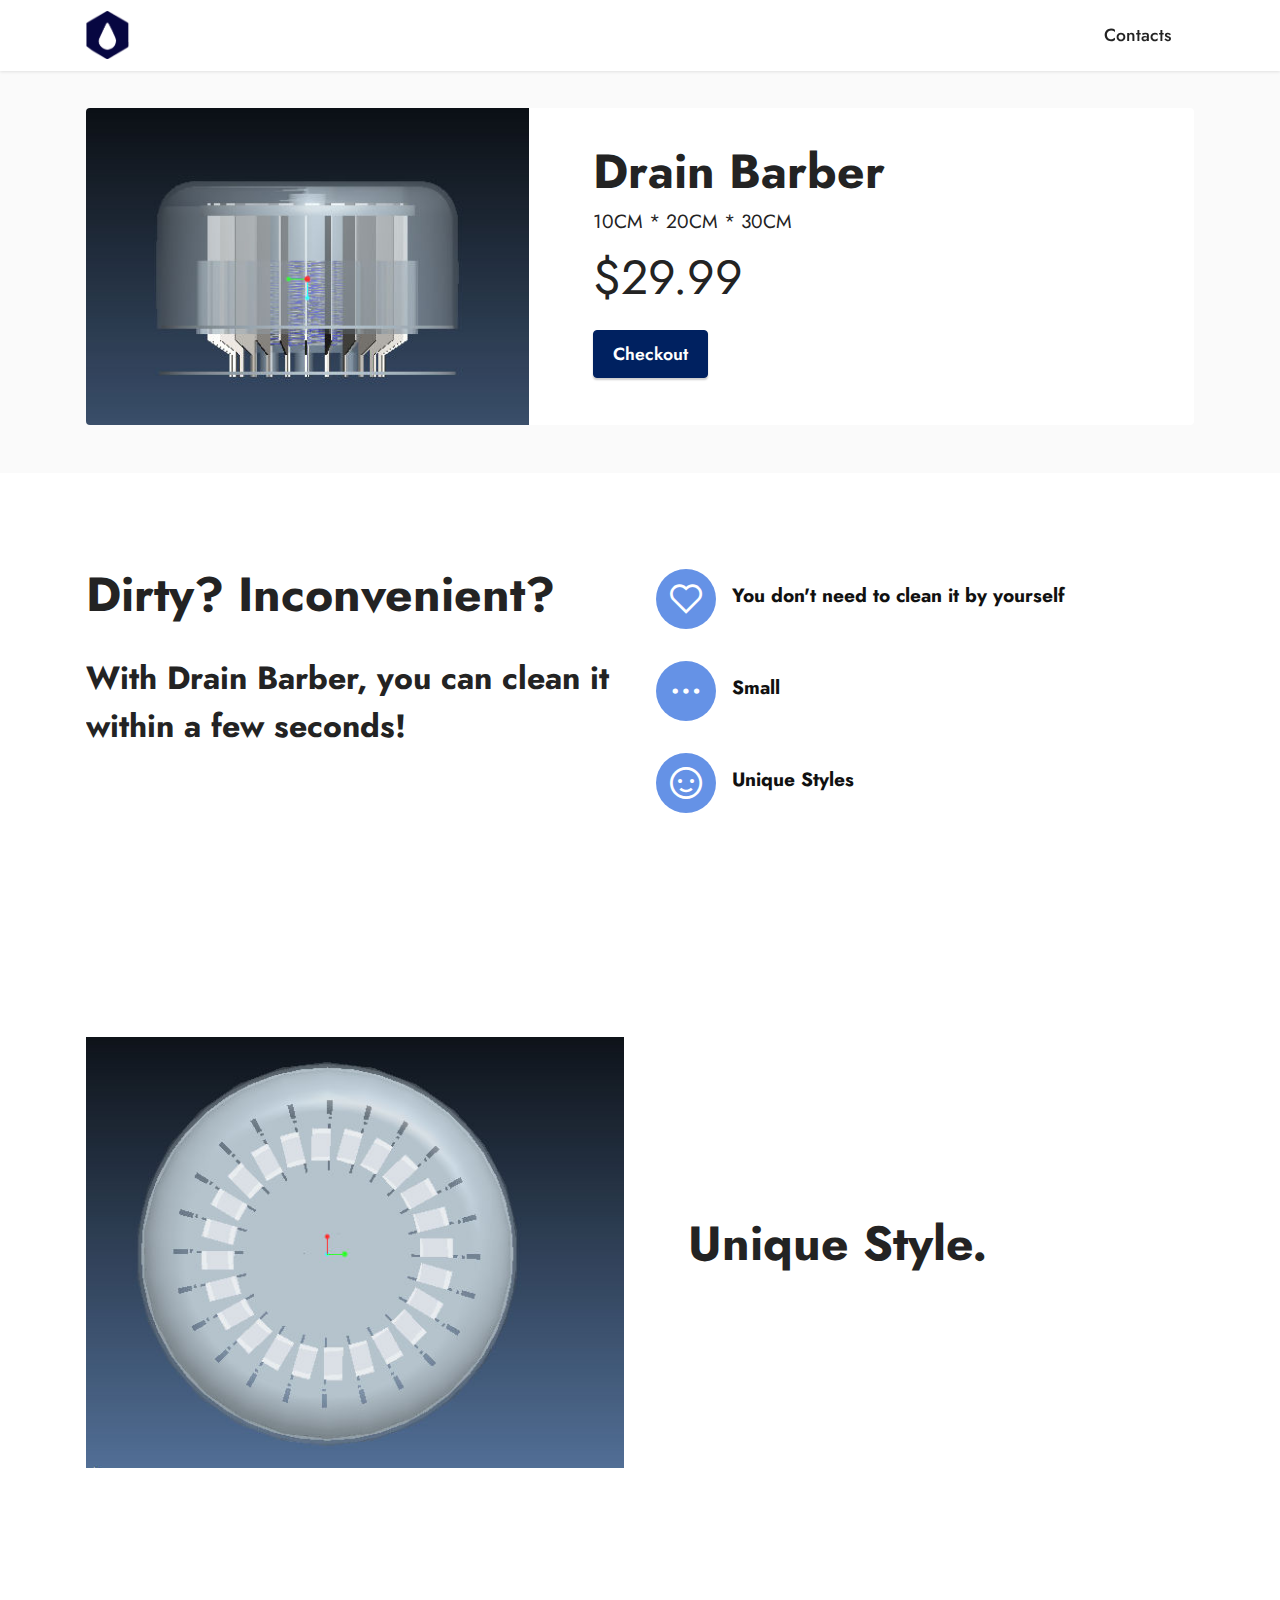
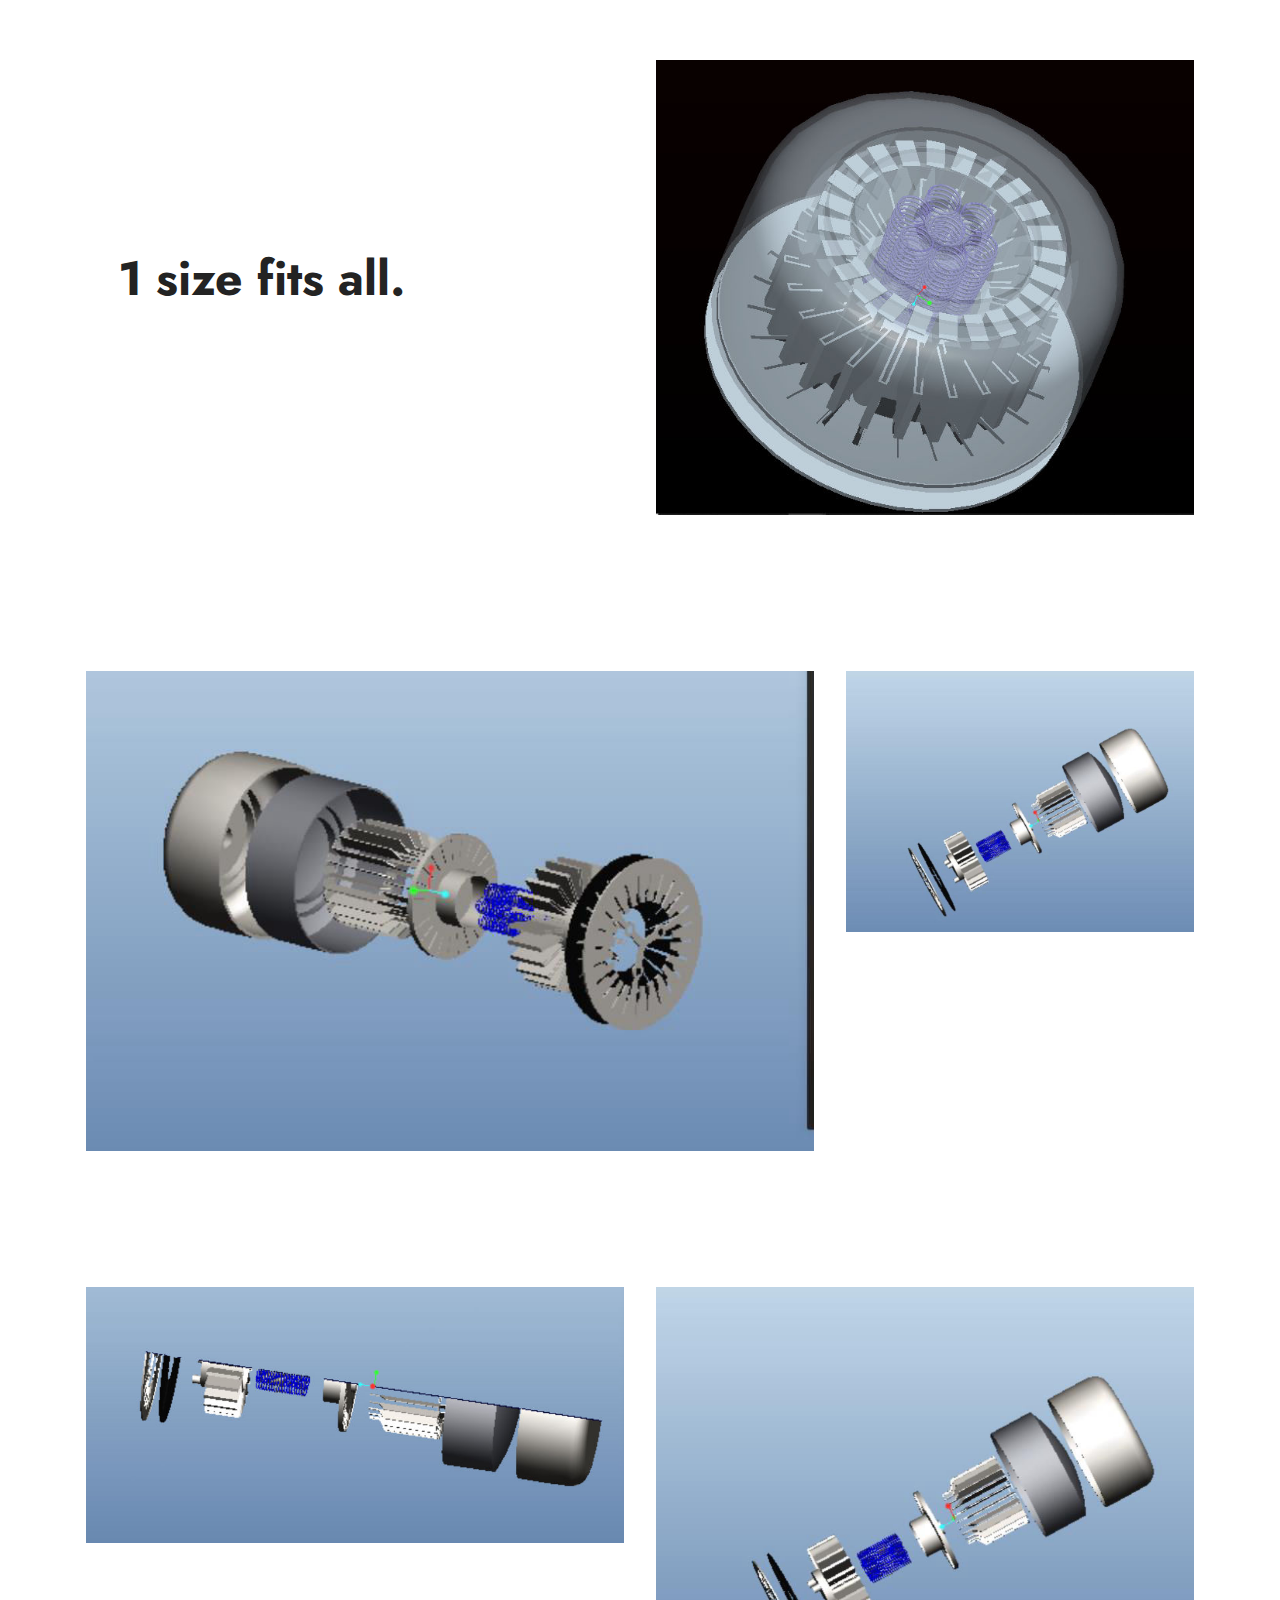
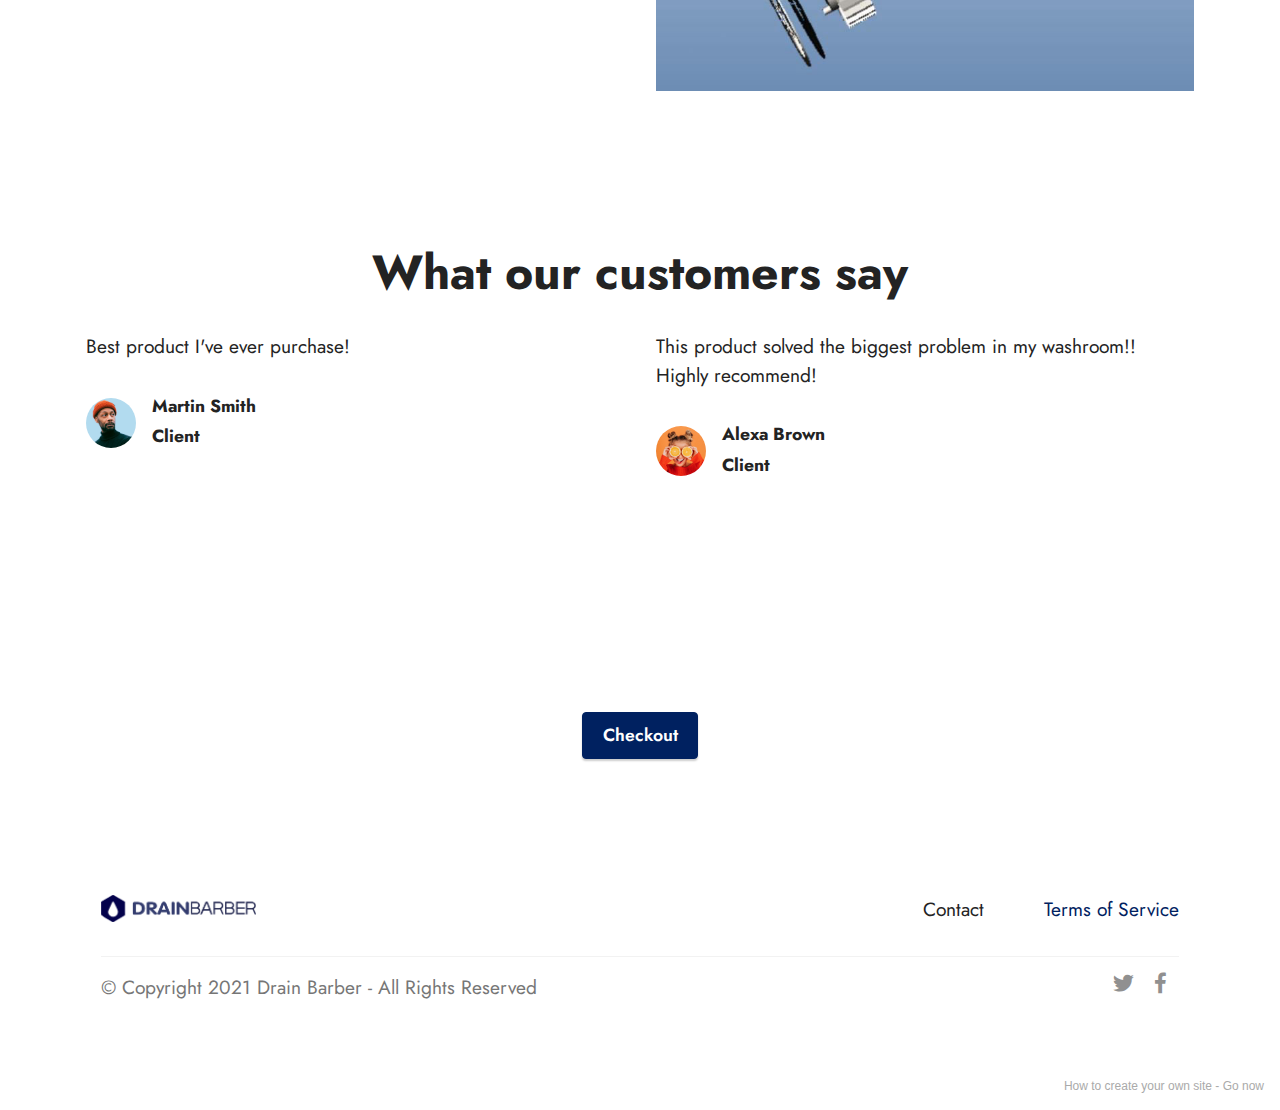
==== commit d3c380eb: "commit" ====
--- a/page1.html
+++ b/page1.html
@@ -350,7 +350,7 @@
         </div>
 
     </div>
-</section><section style="background-color: #fff; font-family: -apple-system, BlinkMacSystemFont, 'Segoe UI', 'Roboto', 'Helvetica Neue', Arial, sans-serif; color:#aaa; font-size:12px; padding: 0; align-items: center; display: flex;"><a href="https://mobirise.site/q" style="flex: 1 1; height: 3rem; padding-left: 1rem;"></a><p style="flex: 0 0 auto; margin:0; padding-right:1rem;">Built with Mobirise <a href="https://mobirise.site/u" style="color:#aaa;">web</a> theme</p></section><script src="assets/web/assets/jquery/jquery.min.js"></script>  <script src="assets/popper/popper.min.js"></script>  <script src="assets/tether/tether.min.js"></script>  <script src="assets/bootstrap/js/bootstrap.min.js"></script>  <script src="assets/smoothscroll/smooth-scroll.js"></script>  <script src="assets/dropdown/js/nav-dropdown.js"></script>  <script src="assets/dropdown/js/navbar-dropdown.js"></script>  <script src="assets/touchswipe/jquery.touch-swipe.min.js"></script>  <script src="assets/theme/js/script.js"></script>  
+</section><section style="background-color: #fff; font-family: -apple-system, BlinkMacSystemFont, 'Segoe UI', 'Roboto', 'Helvetica Neue', Arial, sans-serif; color:#aaa; font-size:12px; padding: 0; align-items: center; display: flex;"><a href="https://mobirise.site/k" style="flex: 1 1; height: 3rem; padding-left: 1rem;"></a><p style="flex: 0 0 auto; margin:0; padding-right:1rem;">How to create your own site - <a href="https://mobirise.site/x" style="color:#aaa;">Go now</a></p></section><script src="assets/web/assets/jquery/jquery.min.js"></script>  <script src="assets/popper/popper.min.js"></script>  <script src="assets/tether/tether.min.js"></script>  <script src="assets/bootstrap/js/bootstrap.min.js"></script>  <script src="assets/smoothscroll/smooth-scroll.js"></script>  <script src="assets/dropdown/js/nav-dropdown.js"></script>  <script src="assets/dropdown/js/navbar-dropdown.js"></script>  <script src="assets/touchswipe/jquery.touch-swipe.min.js"></script>  <script src="assets/theme/js/script.js"></script>  
   
   
 </body>
